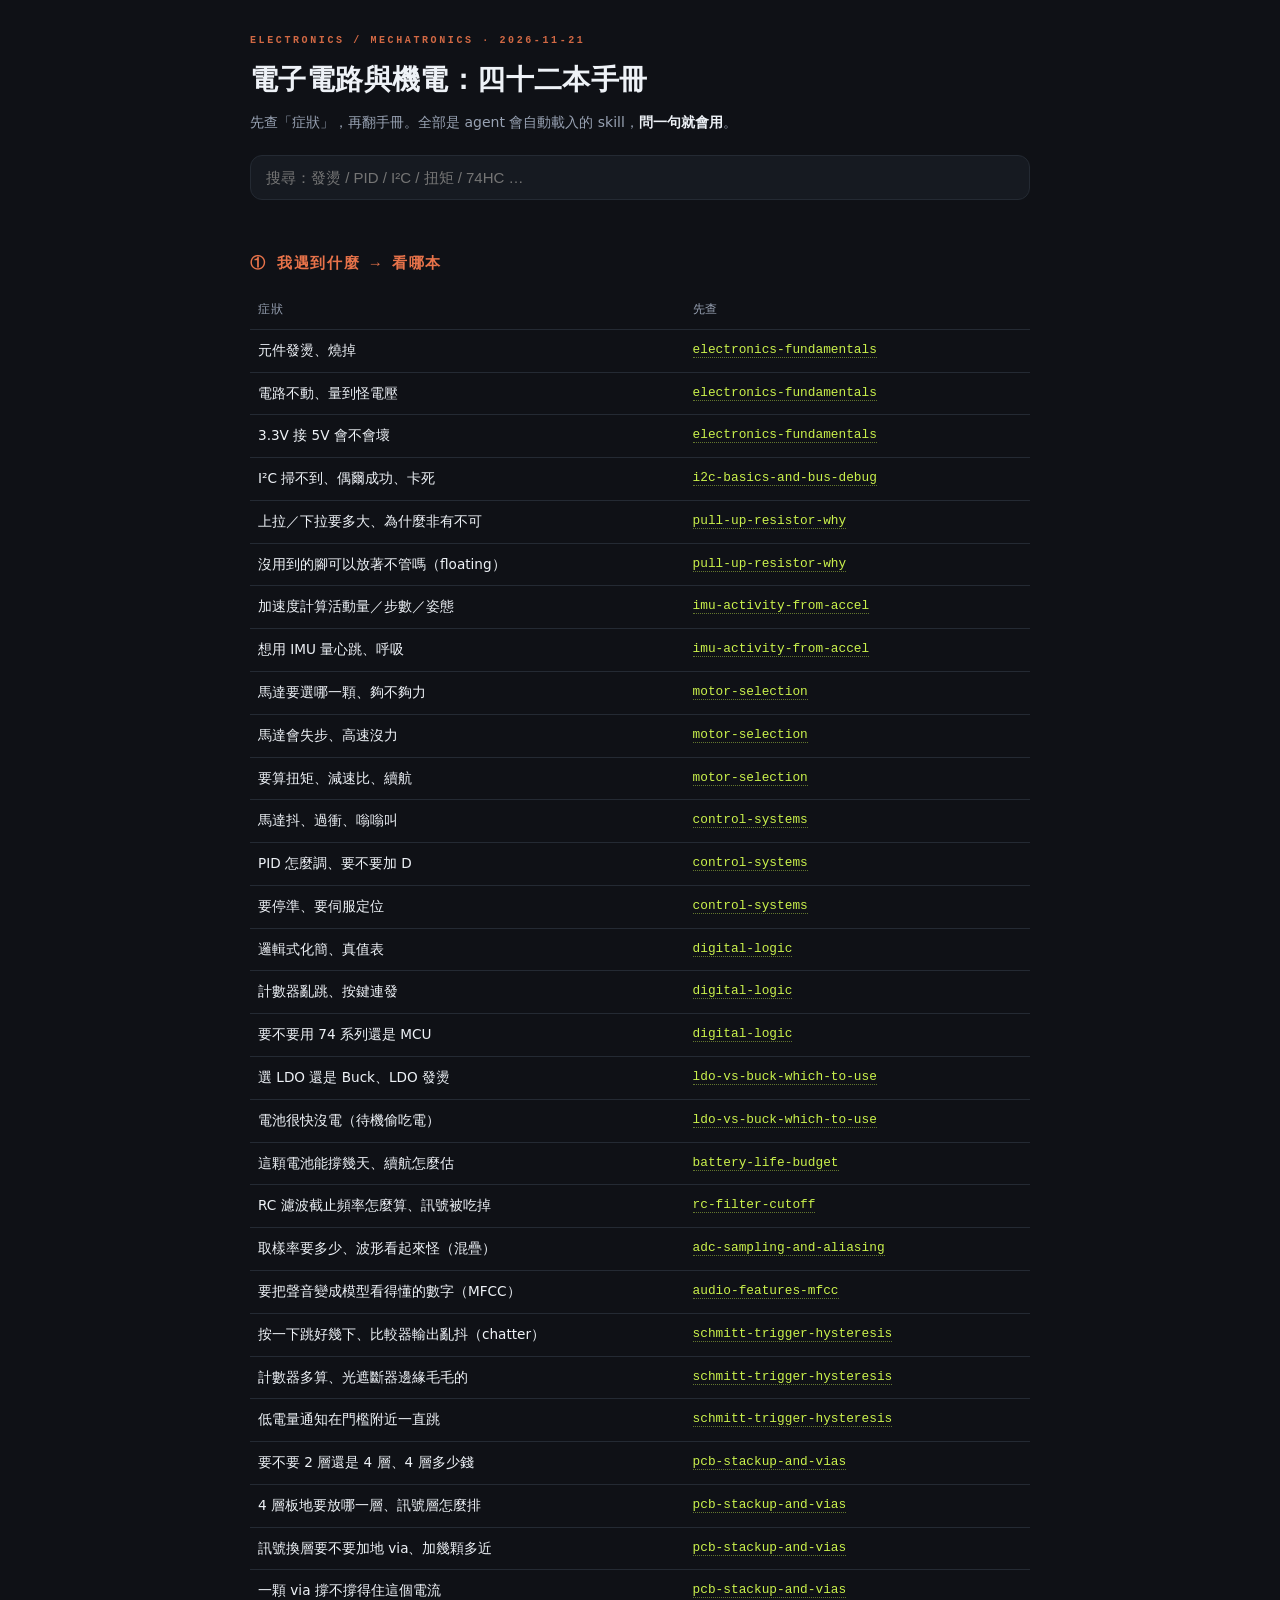
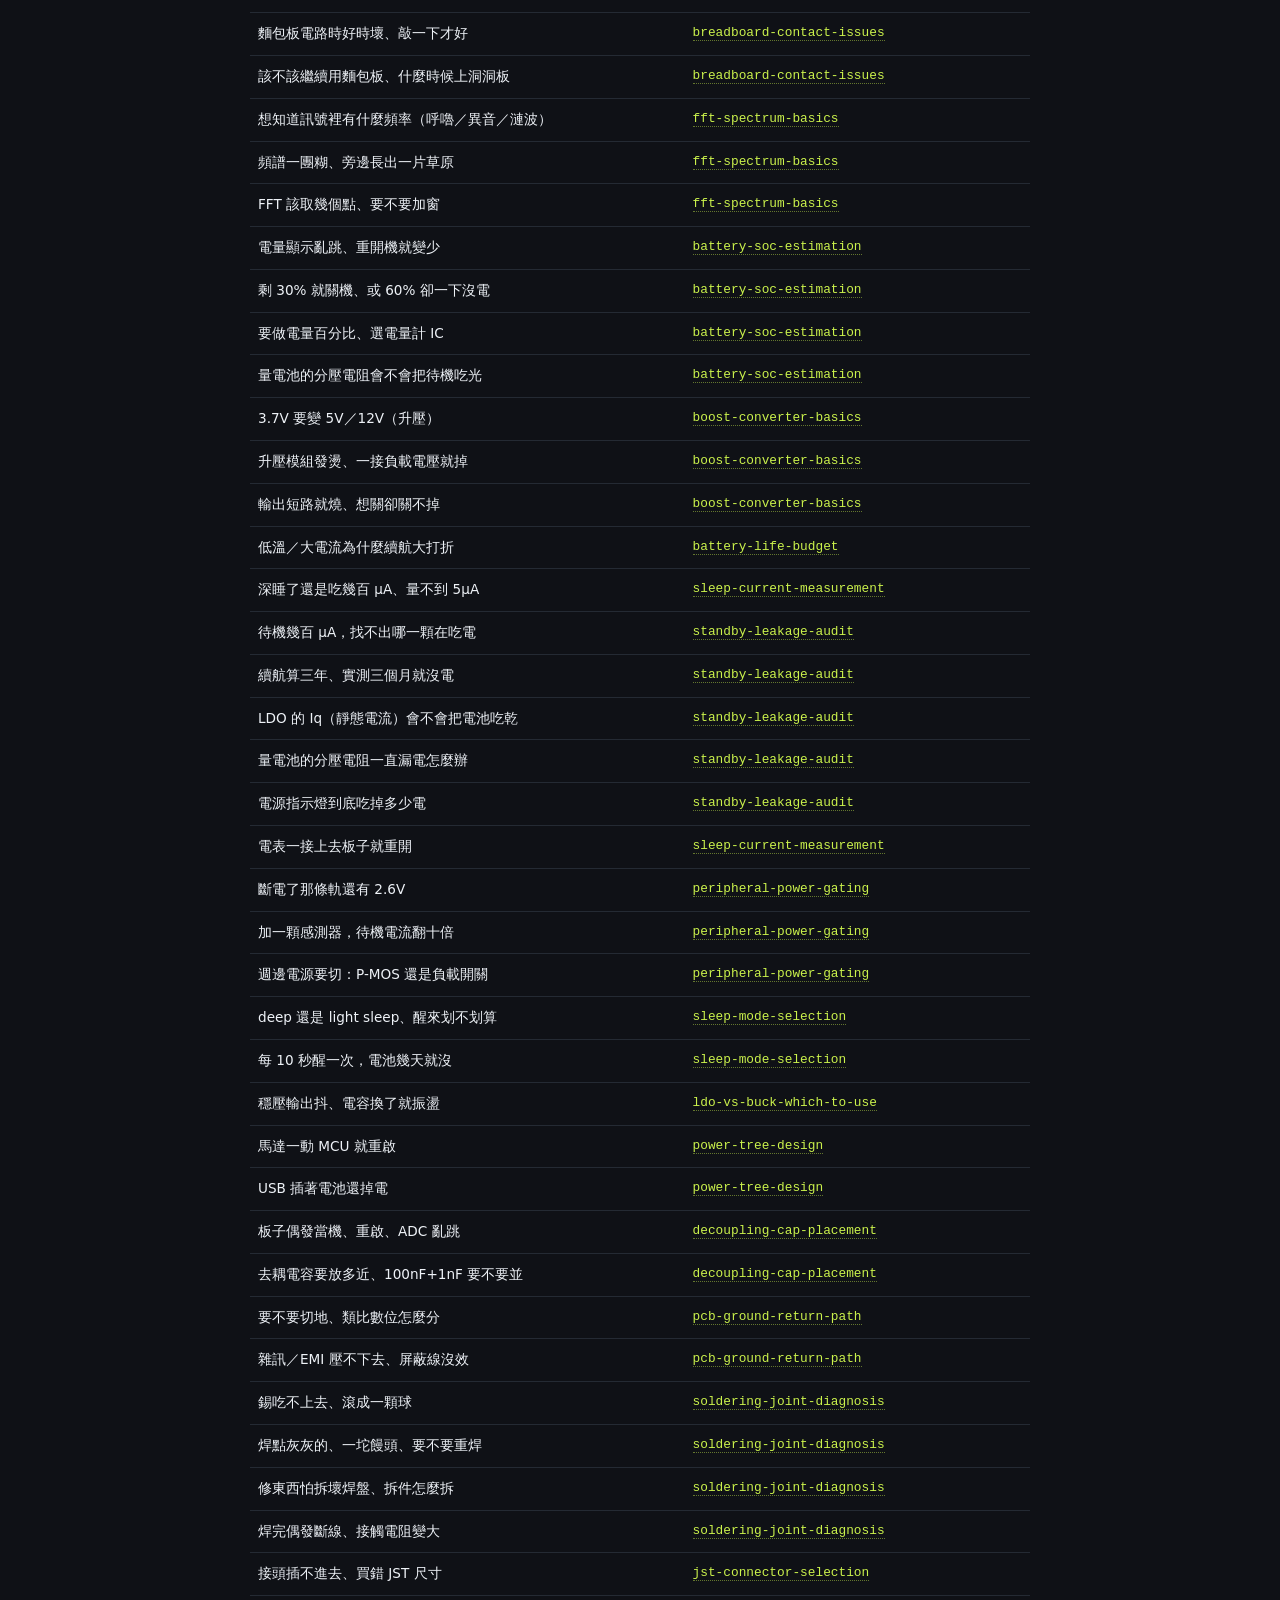
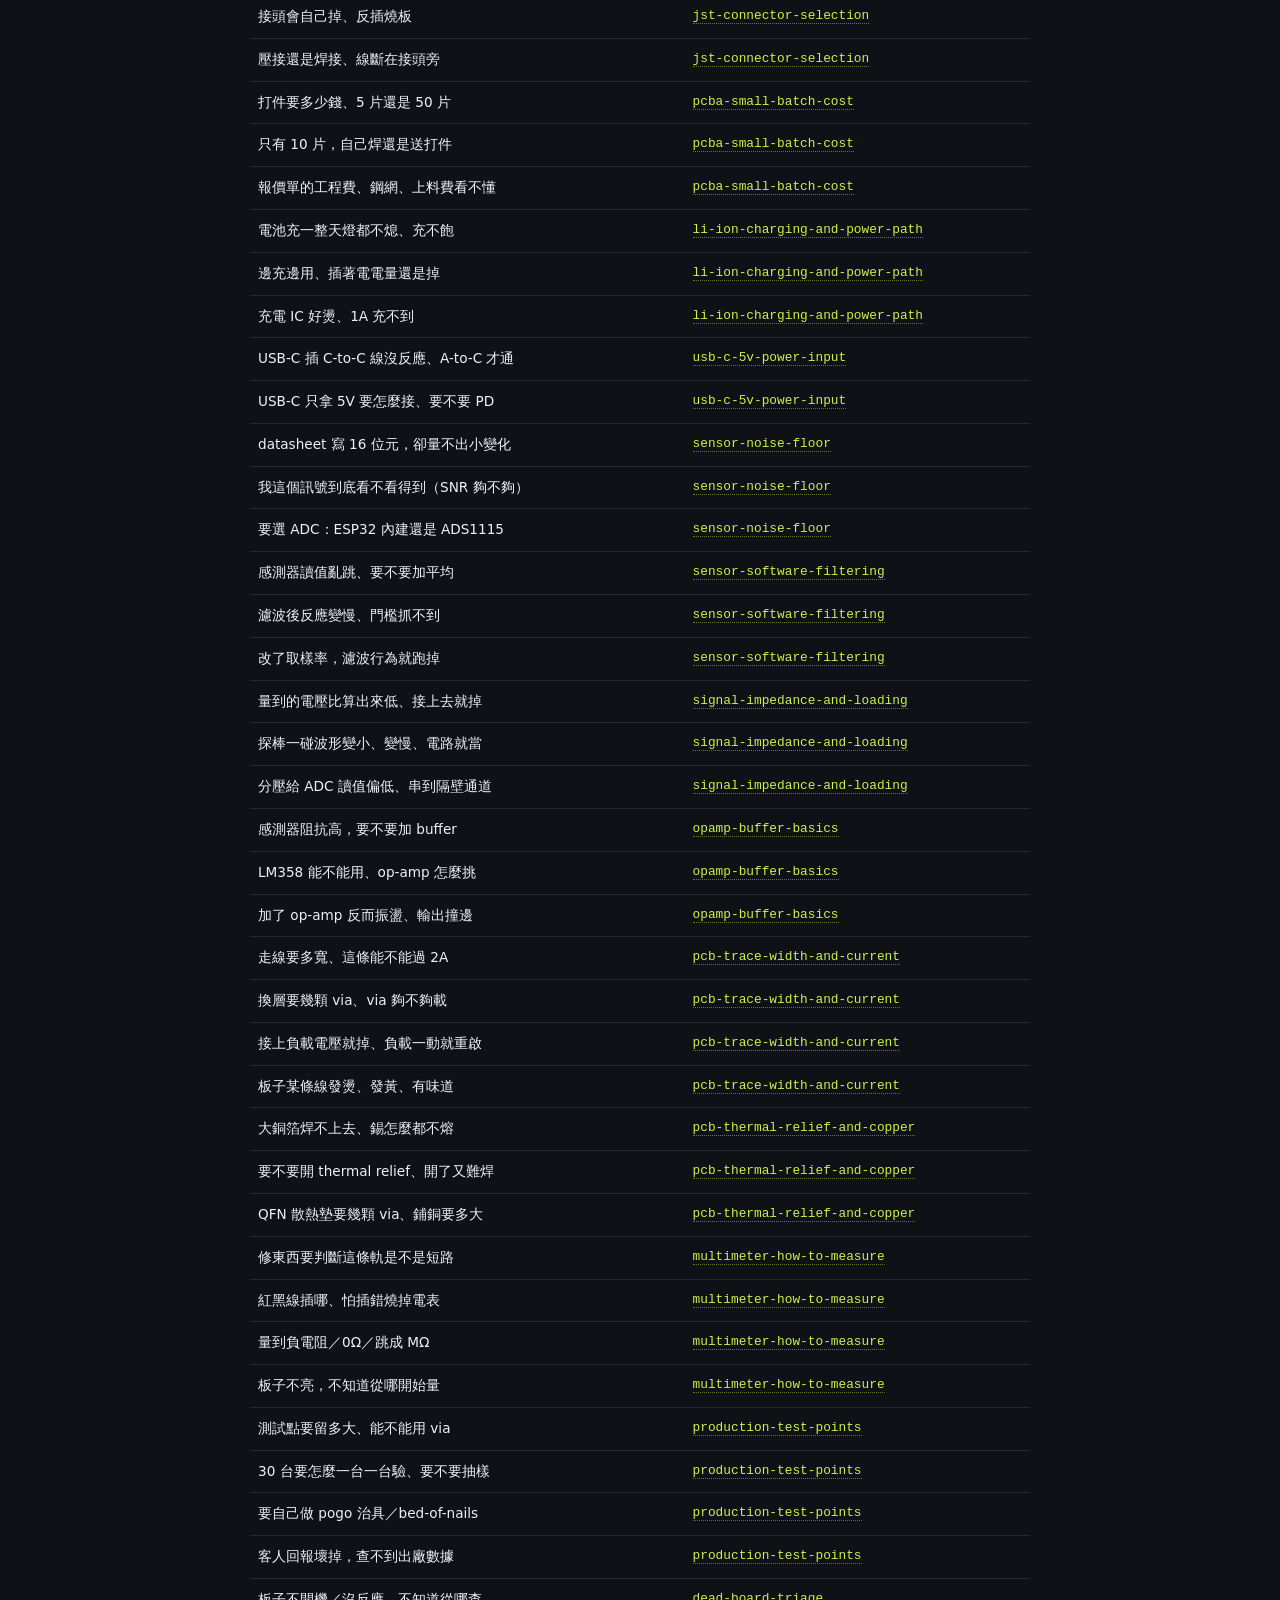
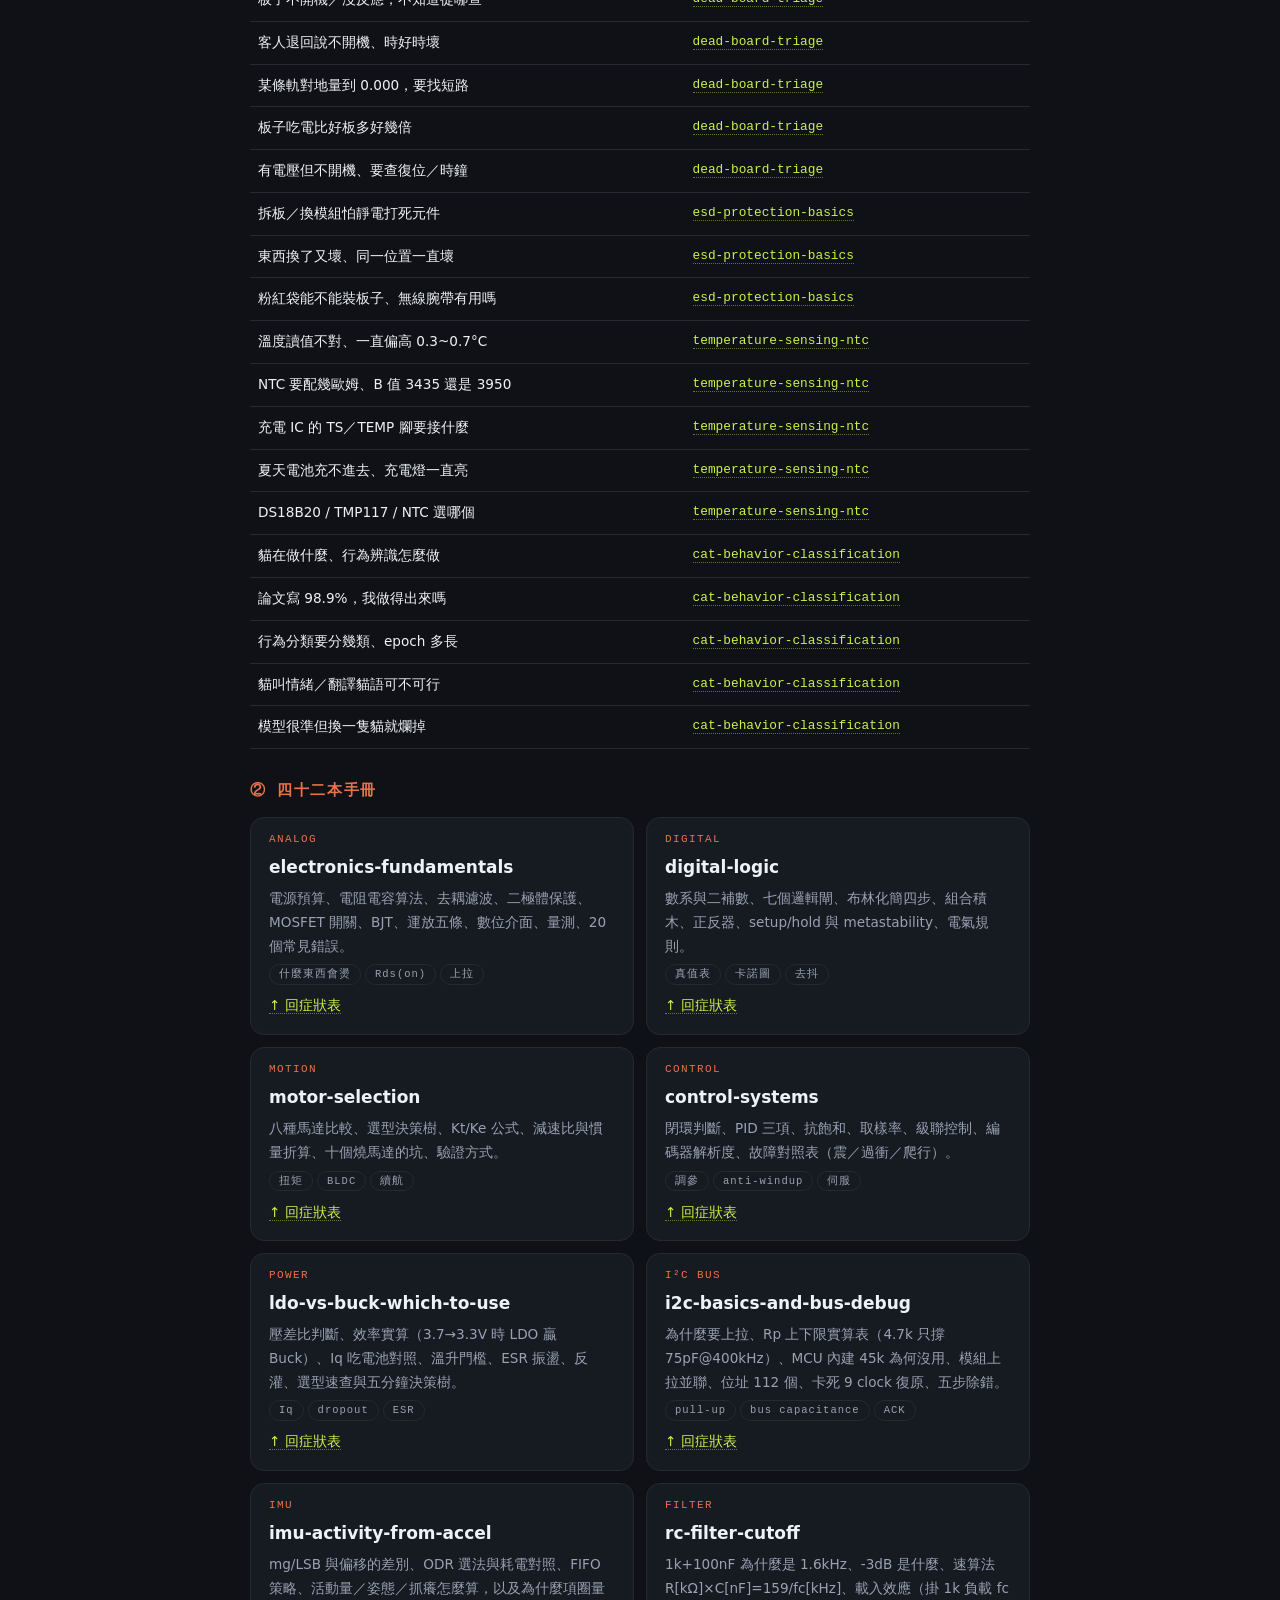
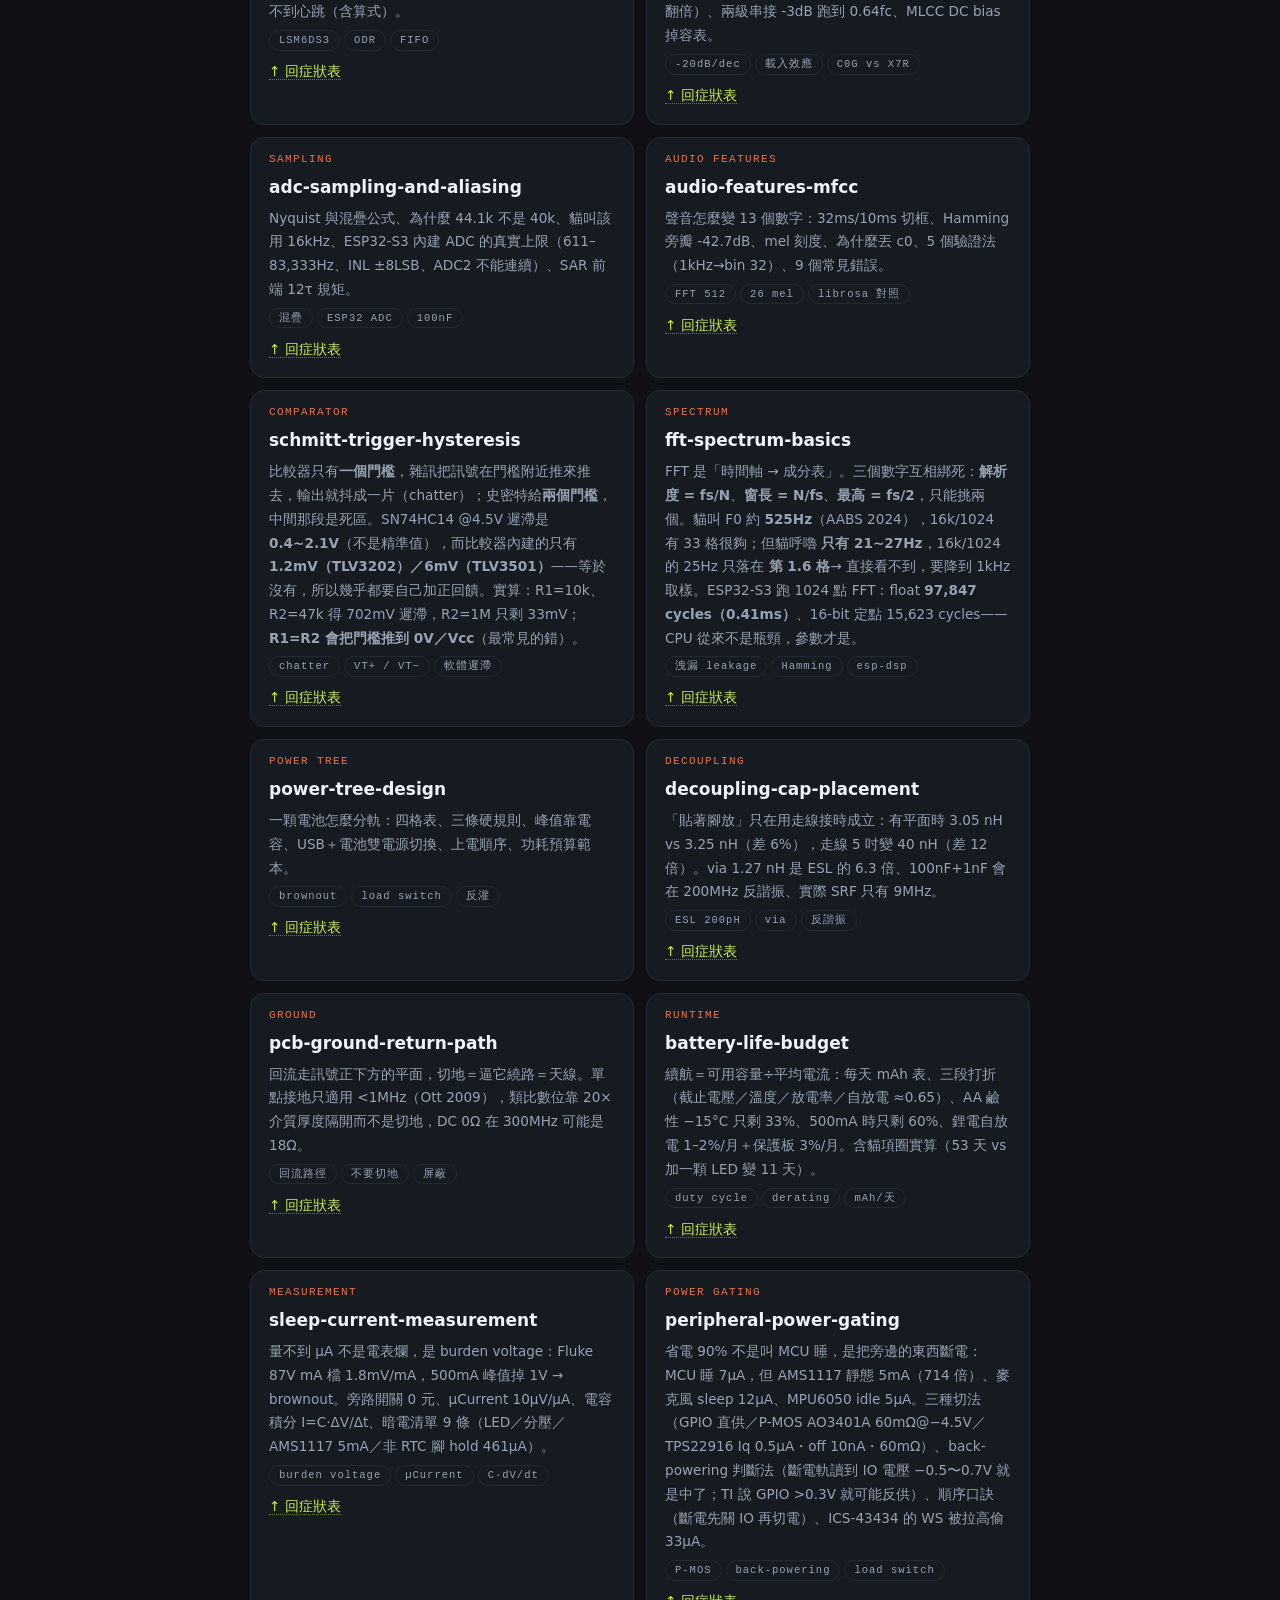
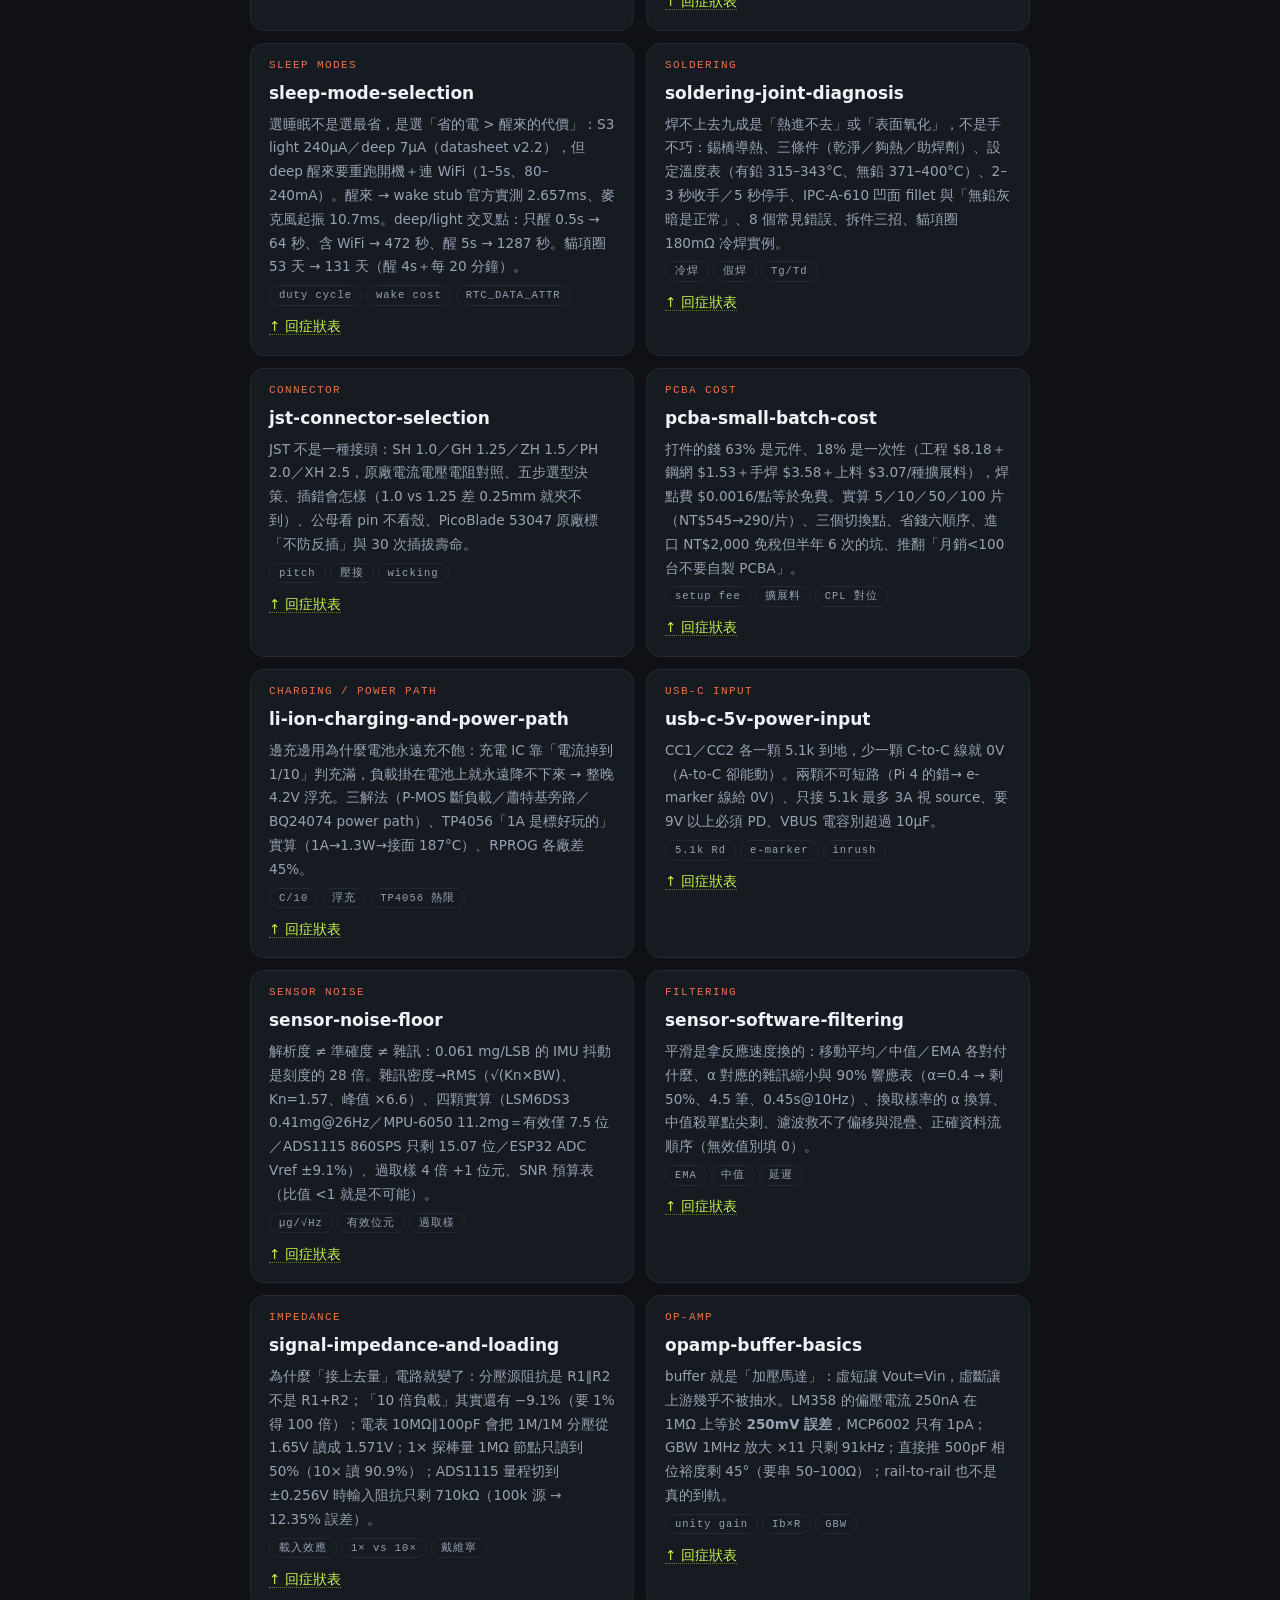
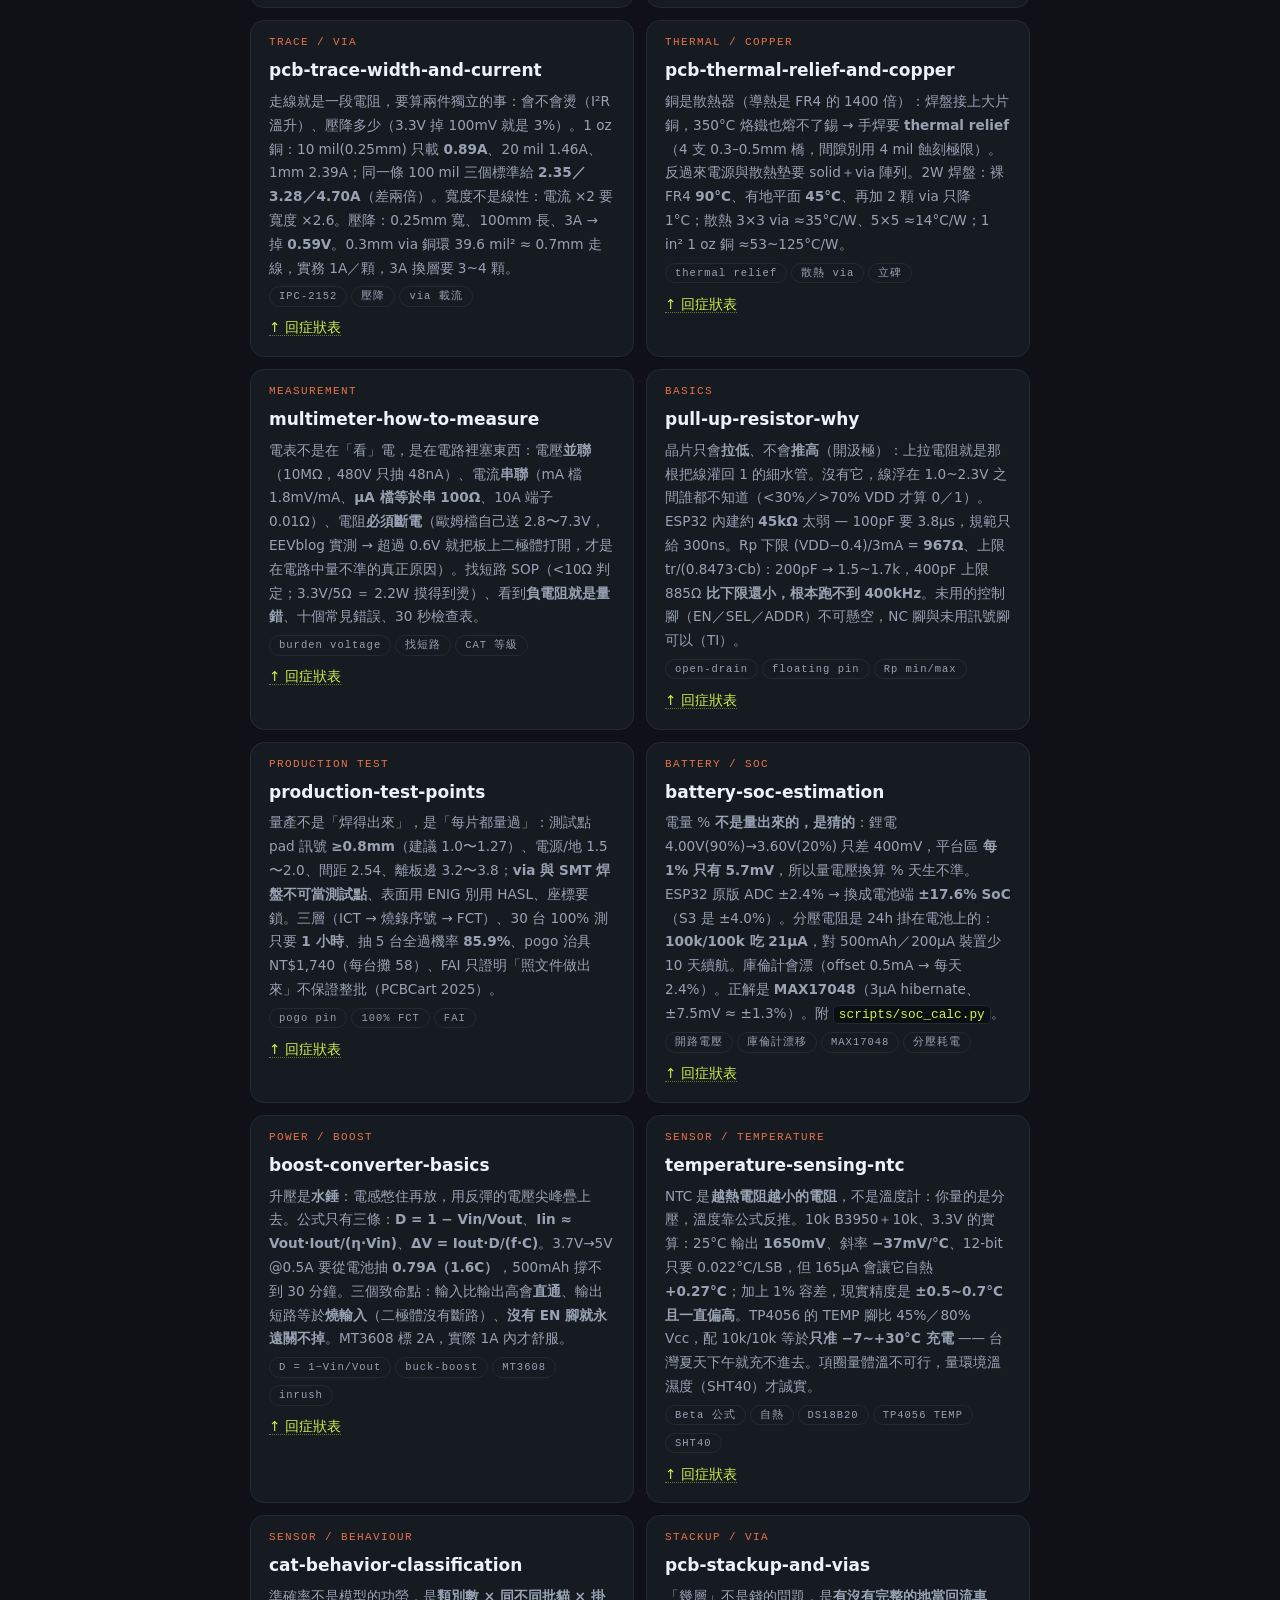
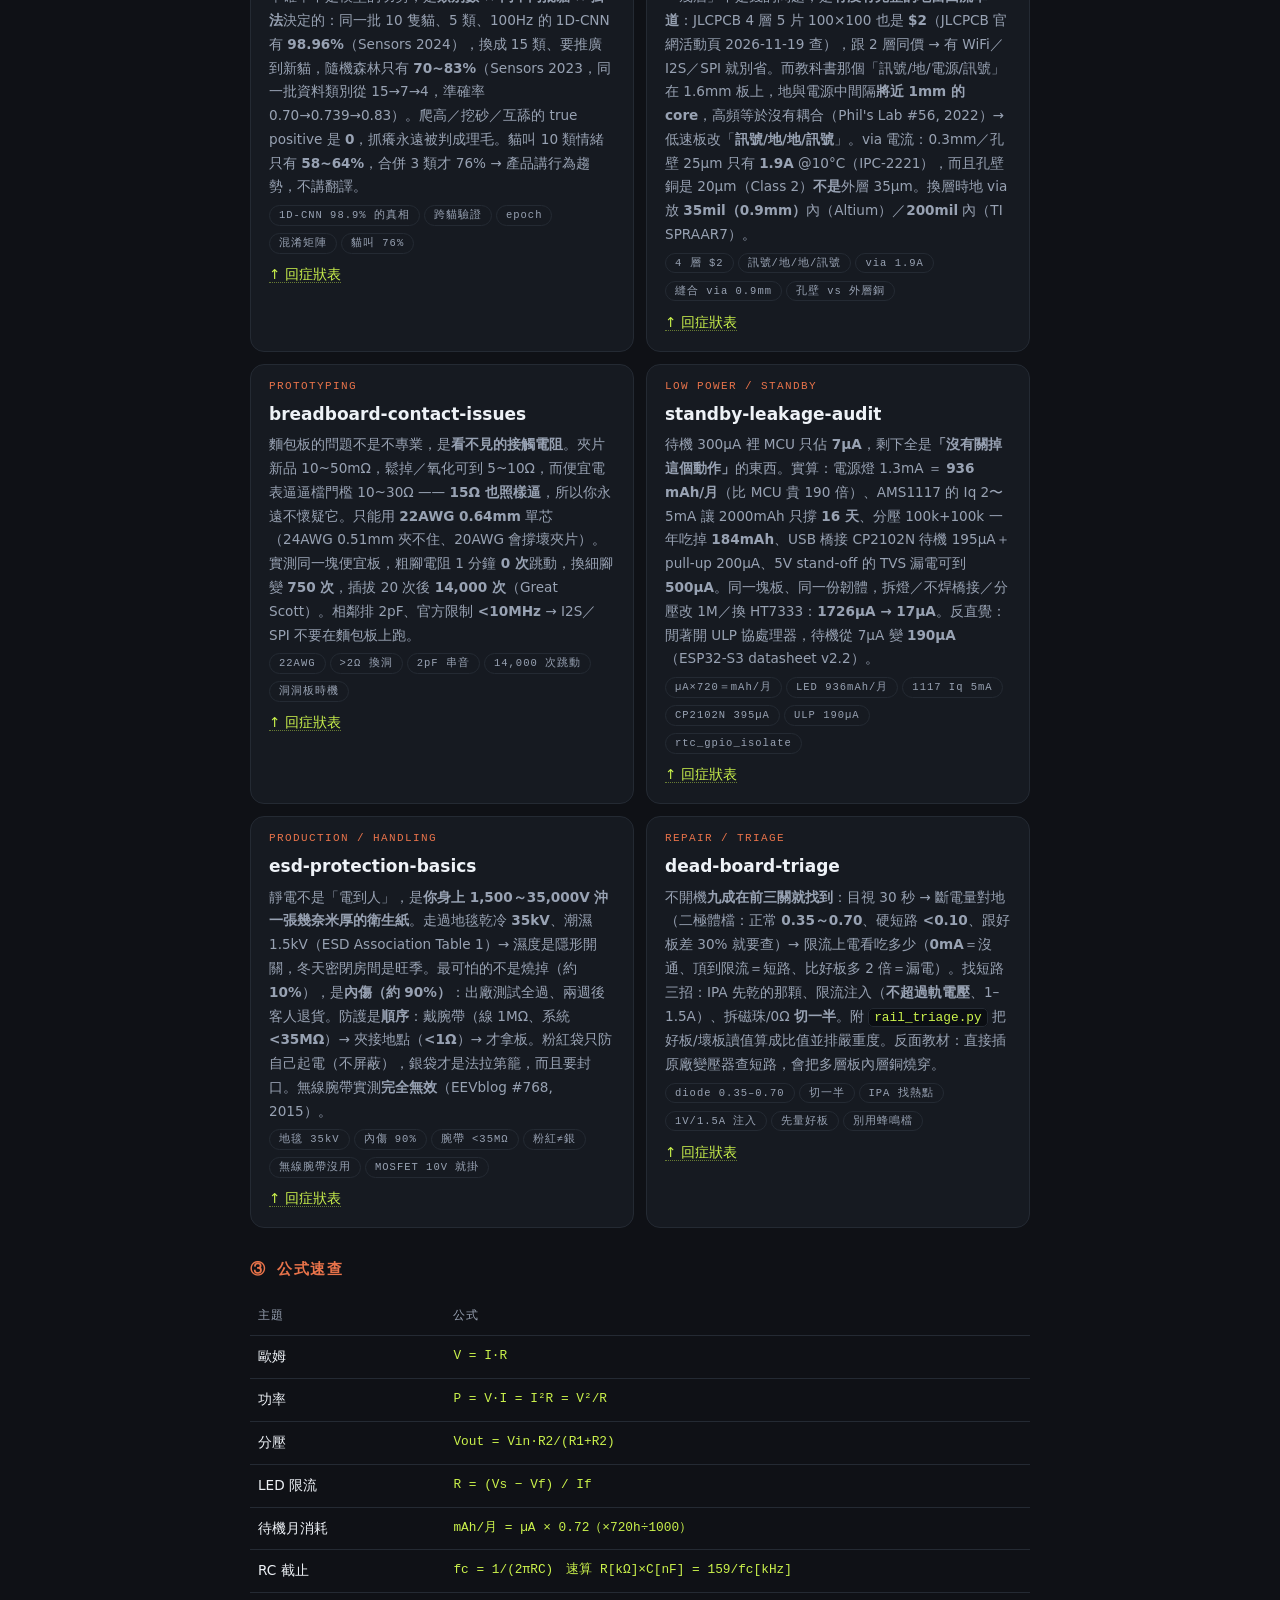
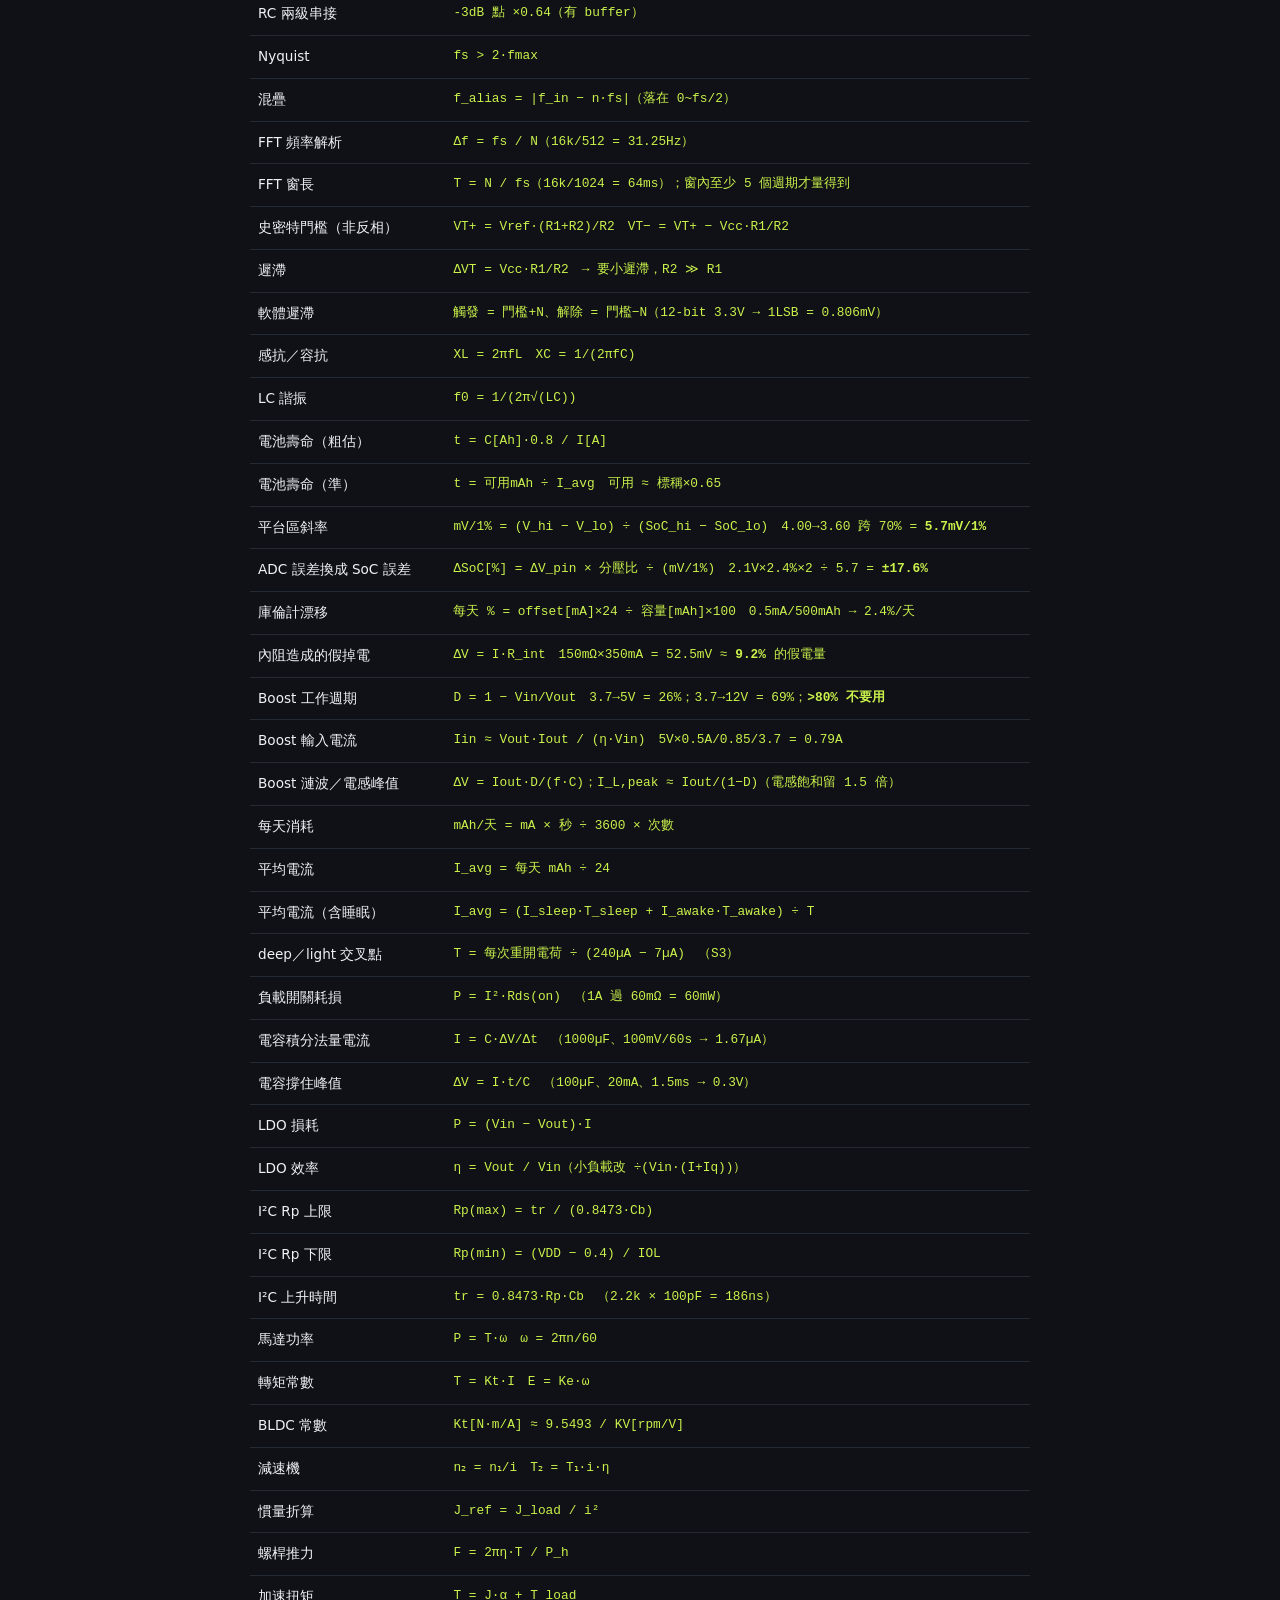
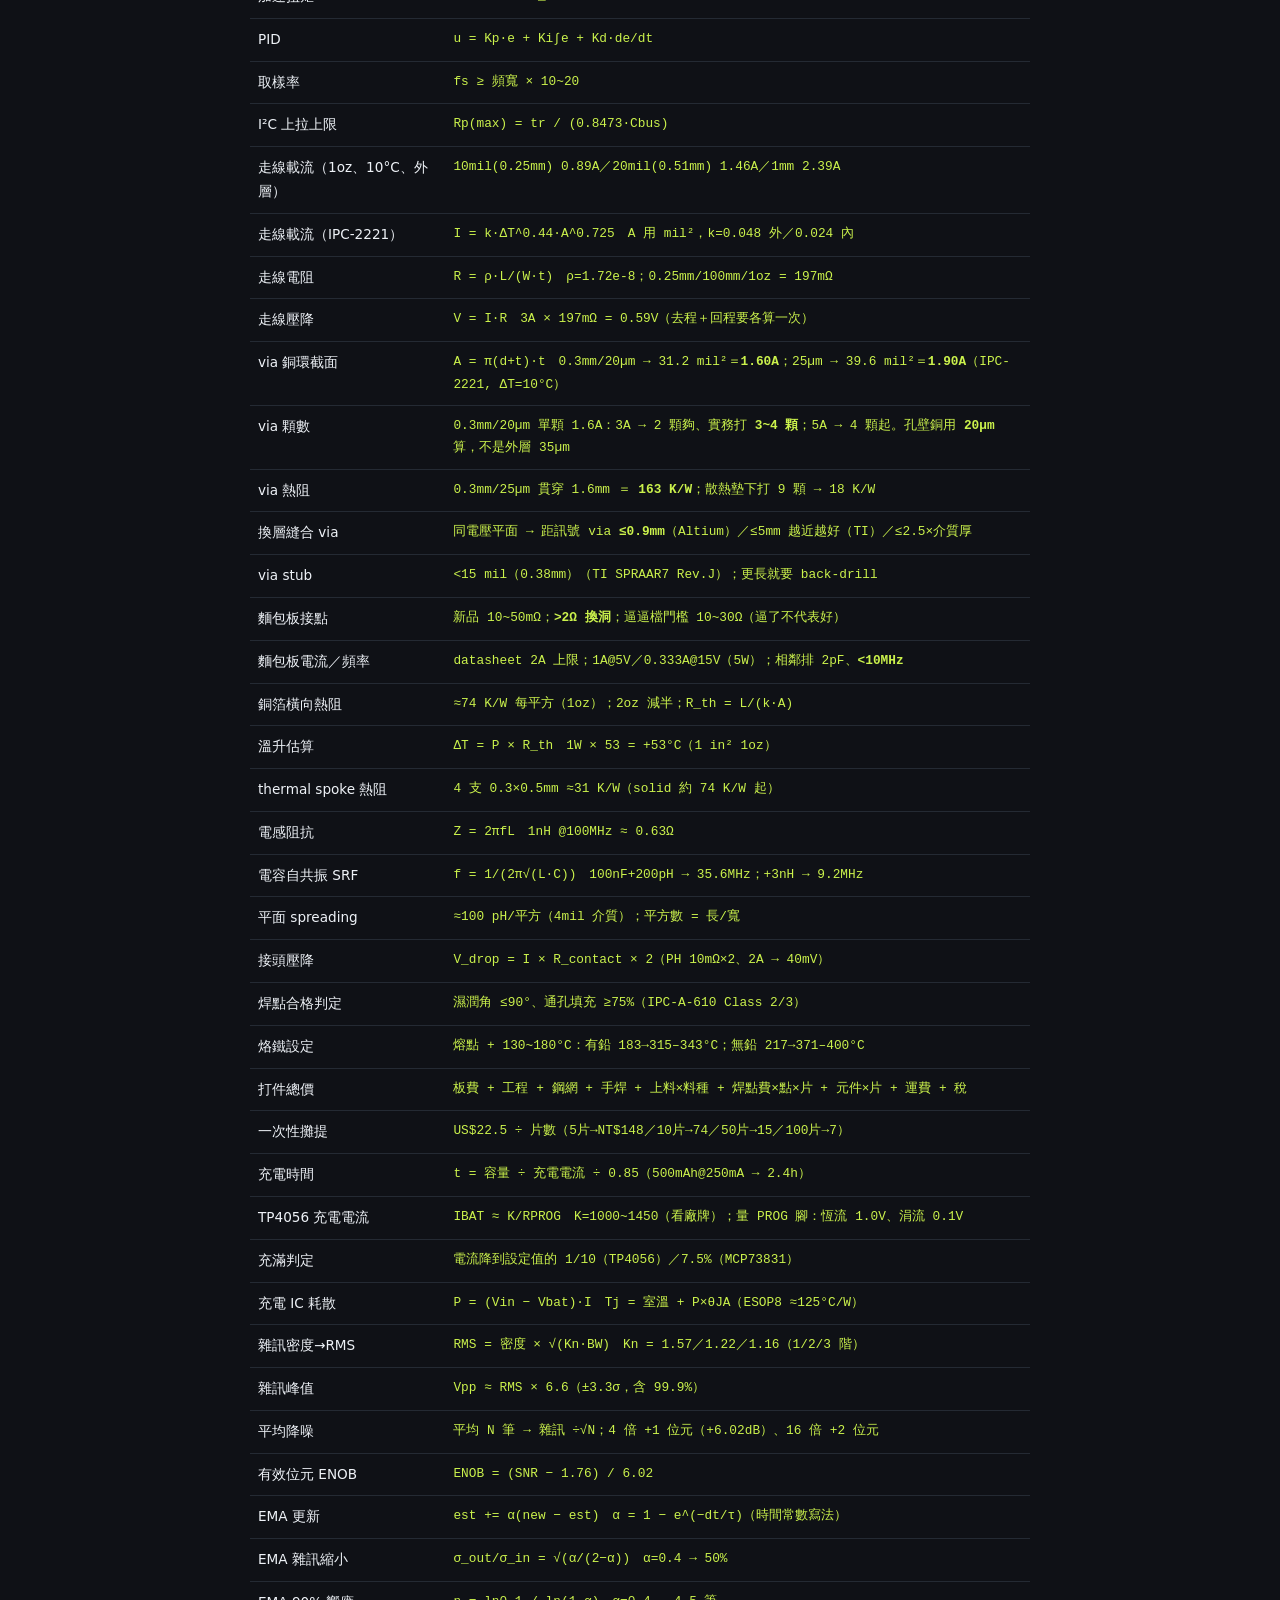
==== electronics.html @ a5b7c3fd "electronics: 新增 dead-board-triage（壞板五關）與 esd-protection-basics（靜電防護），42 本" ====
<!DOCTYPE html>
<html lang="zh-Hant">
<head>
<meta charset="utf-8">
<meta name="viewport" content="width=device-width,initial-scale=1">
<title>電子／機電 四十二本手冊 · 速查索引</title>
<meta name="description" content="電子電路、數位邏輯、馬達選型、控制系統 — 一句話找到該用哪本手冊，附公式速查與常用數字">
<style>
  :root{--bg:#0f1116;--card:#161a21;--line:#242a33;--acc:#e8734a;--lime:#cbf24c;--fg:#eef2f7;--dim:#98a2b3;--mono:ui-monospace,Menlo,monospace}
  *{margin:0;padding:0;box-sizing:border-box}
  body{background:var(--bg);color:var(--fg);font:16px/1.75 -apple-system,"PingFang TC","Noto Sans TC",system-ui,sans-serif;padding:36px 16px 70px}
  .wrap{max-width:780px;margin:0 auto}
  .eb{font:600 10px/1 var(--mono);letter-spacing:2.6px;color:var(--acc);opacity:.9}
  h1{font-size:28px;margin:9px 0 6px;letter-spacing:.4px}
  .lead{color:var(--dim);font-size:14px;margin-bottom:20px}
  .lead b{color:var(--fg)}
  input#q{width:100%;background:var(--card);border:1px solid var(--line);border-radius:12px;color:var(--fg);
          padding:13px 15px;font-size:15px;margin-bottom:22px;outline:none}
  input#q:focus{border-color:var(--acc)}
  h2{font-size:15px;letter-spacing:1.6px;color:var(--acc);font-family:var(--mono);margin:30px 0 12px;font-weight:600}
  .grid{display:grid;gap:12px}
  @media(min-width:640px){.grid.two{grid-template-columns:1fr 1fr}}
  .card{background:var(--card);border:1px solid var(--line);border-radius:14px;padding:16px 18px}
  .card h3{font-size:17px;margin-bottom:4px}
  .card .sub{font:500 11px/1 var(--mono);color:var(--acc);letter-spacing:1.4px;margin-bottom:8px}
  .card p{font-size:13.6px;color:var(--dim)}
  table{width:100%;border-collapse:collapse;font-size:13.6px}
  th,td{text-align:left;padding:9px 8px;border-bottom:1px solid var(--line);vertical-align:top}
  th{color:var(--dim);font-weight:500;font-size:12px;letter-spacing:.6px}
  td.k{color:var(--lime);font-family:var(--mono);font-size:12.8px;white-space:nowrap}
  code{font-family:var(--mono);font-size:12.8px;background:#0b0e13;border:1px solid var(--line);border-radius:5px;padding:1px 5px;color:var(--lime)}
  pre{background:#0b0e13;border:1px solid var(--line);border-radius:12px;padding:14px;overflow-x:auto;font-size:12.8px;line-height:1.85;margin:10px 0}
  pre code{background:none;border:0;padding:0;color:#d7e0ea}
  .hint{font-size:12.5px;color:#6f7a8a;margin-top:8px}
  .foot{margin-top:34px;font-size:12px;color:#6f7a8a;text-align:center;line-height:2}
  .foot a{color:var(--acc);text-decoration:none}
  .tag{display:inline-block;font:500 10.5px/1 var(--mono);letter-spacing:1px;border:1px solid var(--line);
       border-radius:999px;padding:4px 9px;color:var(--dim);margin:3px 4px 0 0}
  .hide{display:none}
  .hide{display:none}
  pre.tap,code.tap{cursor:pointer}
  pre.tap:active,code.tap:active{opacity:.7}
  .tag{cursor:pointer;transition:border-color .2s,color .2s}
  .tag:hover,.tag:active{border-color:var(--lime);color:var(--lime)}
  /* 長內容（公式／數字）不撐爆手機寬度 */
  #t-num td.k,#t-formula td.k{white-space:normal;word-break:break-word}
  #t-num td:first-child{min-width:7em}
  #toast{position:fixed;left:50%;bottom:24px;transform:translate(-50%,20px);background:#cbf24c;color:#0f1116;
         font:600 13px/1.4 -apple-system,"PingFang TC",sans-serif;padding:11px 18px;border-radius:999px;
         opacity:0;pointer-events:none;transition:opacity .22s,transform .22s;z-index:99;max-width:86vw;text-align:center}
  #toast.on{opacity:1;transform:translate(-50%,0)}
  html{scroll-behavior:smooth}
  .card{scroll-margin-top:18px}
  a.jump{color:var(--lime);text-decoration:none;border-bottom:1px dotted rgba(203,242,76,.45)}
  a.jump:active{opacity:.6}
  .card:target{border-color:var(--lime);box-shadow:0 0 0 1px var(--lime),0 14px 36px rgba(203,242,76,.12)}
</style>
</head>
<body>
<div class="wrap">
  <div class="eb">ELECTRONICS / MECHATRONICS · 2026-11-21</div>
  <h1>電子電路與機電：四十二本手冊</h1>
  <p class="lead">先查「症狀」，再翻手冊。全部是 agent 會自動載入的 skill，<b>問一句就會用</b>。</p>

  <input id="q" placeholder="搜尋：發燙 / PID / I²C / 扭矩 / 74HC …">

  <!-- 1 症狀 → 手冊 -->
  <h2 id="sym">① 我遇到什麼 → 看哪本</h2>
  <table id="t-sym">
    <thead><tr><th>症狀</th><th>先查</th></tr></thead>
    <tbody>
      <tr><td>元件發燙、燒掉</td><td class="k"><a class="jump" href="#sk-analog">electronics-fundamentals</a></td></tr>
      <tr><td>電路不動、量到怪電壓</td><td class="k"><a class="jump" href="#sk-analog">electronics-fundamentals</a></td></tr>
      <tr><td>3.3V 接 5V 會不會壞</td><td class="k"><a class="jump" href="#sk-analog">electronics-fundamentals</a></td></tr>
      <tr><td>I²C 掃不到、偶爾成功、卡死</td><td class="k"><a class="jump" href="#sk-i2c">i2c-basics-and-bus-debug</a></td></tr>
      <tr><td>上拉／下拉要多大、為什麼非有不可</td><td class="k"><a class="jump" href="#sk-pullup">pull-up-resistor-why</a></td></tr>
      <tr><td>沒用到的腳可以放著不管嗎（floating）</td><td class="k"><a class="jump" href="#sk-pullup">pull-up-resistor-why</a></td></tr>
      <tr><td>加速度計算活動量／步數／姿態</td><td class="k"><a class="jump" href="#sk-imu">imu-activity-from-accel</a></td></tr>
      <tr><td>想用 IMU 量心跳、呼吸</td><td class="k"><a class="jump" href="#sk-imu">imu-activity-from-accel</a></td></tr>
      <tr><td>馬達要選哪一顆、夠不夠力</td><td class="k"><a class="jump" href="#sk-motor">motor-selection</a></td></tr>
      <tr><td>馬達會失步、高速沒力</td><td class="k"><a class="jump" href="#sk-motor">motor-selection</a></td></tr>
      <tr><td>要算扭矩、減速比、續航</td><td class="k"><a class="jump" href="#sk-motor">motor-selection</a></td></tr>
      <tr><td>馬達抖、過衝、嗡嗡叫</td><td class="k"><a class="jump" href="#sk-control">control-systems</a></td></tr>
      <tr><td>PID 怎麼調、要不要加 D</td><td class="k"><a class="jump" href="#sk-control">control-systems</a></td></tr>
      <tr><td>要停準、要伺服定位</td><td class="k"><a class="jump" href="#sk-control">control-systems</a></td></tr>
      <tr><td>邏輯式化簡、真值表</td><td class="k"><a class="jump" href="#sk-digital">digital-logic</a></td></tr>
      <tr><td>計數器亂跳、按鍵連發</td><td class="k"><a class="jump" href="#sk-digital">digital-logic</a></td></tr>
      <tr><td>要不要用 74 系列還是 MCU</td><td class="k"><a class="jump" href="#sk-digital">digital-logic</a></td></tr>
      <tr><td>選 LDO 還是 Buck、LDO 發燙</td><td class="k"><a class="jump" href="#sk-power">ldo-vs-buck-which-to-use</a></td></tr>
      <tr><td>電池很快沒電（待機偷吃電）</td><td class="k"><a class="jump" href="#sk-power">ldo-vs-buck-which-to-use</a></td></tr>
      <tr><td>這顆電池能撐幾天、續航怎麼估</td><td class="k"><a class="jump" href="#sk-batt">battery-life-budget</a></td></tr>
      <tr><td>RC 濾波截止頻率怎麼算、訊號被吃掉</td><td class="k"><a class="jump" href="#sk-rc">rc-filter-cutoff</a></td></tr>
      <tr><td>取樣率要多少、波形看起來怪（混疊）</td><td class="k"><a class="jump" href="#sk-adc">adc-sampling-and-aliasing</a></td></tr>
      <tr><td>要把聲音變成模型看得懂的數字（MFCC）</td><td class="k"><a class="jump" href="#sk-mfcc">audio-features-mfcc</a></td></tr>
      <tr><td>按一下跳好幾下、比較器輸出亂抖（chatter）</td><td class="k"><a class="jump" href="#sk-schmitt">schmitt-trigger-hysteresis</a></td></tr>
      <tr><td>計數器多算、光遮斷器邊緣毛毛的</td><td class="k"><a class="jump" href="#sk-schmitt">schmitt-trigger-hysteresis</a></td></tr>
      <tr><td>低電量通知在門檻附近一直跳</td><td class="k"><a class="jump" href="#sk-schmitt">schmitt-trigger-hysteresis</a></td></tr>
      <tr><td>要不要 2 層還是 4 層、4 層多少錢</td><td class="k"><a class="jump" href="#sk-stackup">pcb-stackup-and-vias</a></td></tr>
      <tr><td>4 層板地要放哪一層、訊號層怎麼排</td><td class="k"><a class="jump" href="#sk-stackup">pcb-stackup-and-vias</a></td></tr>
      <tr><td>訊號換層要不要加地 via、加幾顆多近</td><td class="k"><a class="jump" href="#sk-stackup">pcb-stackup-and-vias</a></td></tr>
      <tr><td>一顆 via 撐不撐得住這個電流</td><td class="k"><a class="jump" href="#sk-stackup">pcb-stackup-and-vias</a></td></tr>
      <tr><td>麵包板電路時好時壞、敲一下才好</td><td class="k"><a class="jump" href="#sk-breadboard">breadboard-contact-issues</a></td></tr>
      <tr><td>該不該繼續用麵包板、什麼時候上洞洞板</td><td class="k"><a class="jump" href="#sk-breadboard">breadboard-contact-issues</a></td></tr>
      <tr><td>想知道訊號裡有什麼頻率（呼嚕／異音／漣波）</td><td class="k"><a class="jump" href="#sk-fft">fft-spectrum-basics</a></td></tr>
      <tr><td>頻譜一團糊、旁邊長出一片草原</td><td class="k"><a class="jump" href="#sk-fft">fft-spectrum-basics</a></td></tr>
      <tr><td>FFT 該取幾個點、要不要加窗</td><td class="k"><a class="jump" href="#sk-fft">fft-spectrum-basics</a></td></tr>
      <tr><td>電量顯示亂跳、重開機就變少</td><td class="k"><a class="jump" href="#sk-soc">battery-soc-estimation</a></td></tr>
      <tr><td>剩 30% 就關機、或 60% 卻一下沒電</td><td class="k"><a class="jump" href="#sk-soc">battery-soc-estimation</a></td></tr>
      <tr><td>要做電量百分比、選電量計 IC</td><td class="k"><a class="jump" href="#sk-soc">battery-soc-estimation</a></td></tr>
      <tr><td>量電池的分壓電阻會不會把待機吃光</td><td class="k"><a class="jump" href="#sk-soc">battery-soc-estimation</a></td></tr>
      <tr><td>3.7V 要變 5V／12V（升壓）</td><td class="k"><a class="jump" href="#sk-boost">boost-converter-basics</a></td></tr>
      <tr><td>升壓模組發燙、一接負載電壓就掉</td><td class="k"><a class="jump" href="#sk-boost">boost-converter-basics</a></td></tr>
      <tr><td>輸出短路就燒、想關卻關不掉</td><td class="k"><a class="jump" href="#sk-boost">boost-converter-basics</a></td></tr>
      <tr><td>低溫／大電流為什麼續航大打折</td><td class="k"><a class="jump" href="#sk-batt">battery-life-budget</a></td></tr>
      <tr><td>深睡了還是吃幾百 µA、量不到 5µA</td><td class="k"><a class="jump" href="#sk-sleep">sleep-current-measurement</a></td></tr>
      <tr><td>待機幾百 µA，找不出哪一顆在吃電</td><td class="k"><a class="jump" href="#sk-leak">standby-leakage-audit</a></td></tr>
      <tr><td>續航算三年、實測三個月就沒電</td><td class="k"><a class="jump" href="#sk-leak">standby-leakage-audit</a></td></tr>
      <tr><td>LDO 的 Iq（靜態電流）會不會把電池吃乾</td><td class="k"><a class="jump" href="#sk-leak">standby-leakage-audit</a></td></tr>
      <tr><td>量電池的分壓電阻一直漏電怎麼辦</td><td class="k"><a class="jump" href="#sk-leak">standby-leakage-audit</a></td></tr>
      <tr><td>電源指示燈到底吃掉多少電</td><td class="k"><a class="jump" href="#sk-leak">standby-leakage-audit</a></td></tr>
      <tr><td>電表一接上去板子就重開</td><td class="k"><a class="jump" href="#sk-sleep">sleep-current-measurement</a></td></tr>
      <tr><td>斷電了那條軌還有 2.6V</td><td class="k"><a class="jump" href="#sk-gating">peripheral-power-gating</a></td></tr>
      <tr><td>加一顆感測器，待機電流翻十倍</td><td class="k"><a class="jump" href="#sk-gating">peripheral-power-gating</a></td></tr>
      <tr><td>週邊電源要切：P-MOS 還是負載開關</td><td class="k"><a class="jump" href="#sk-gating">peripheral-power-gating</a></td></tr>
      <tr><td>deep 還是 light sleep、醒來划不划算</td><td class="k"><a class="jump" href="#sk-sleepmode">sleep-mode-selection</a></td></tr>
      <tr><td>每 10 秒醒一次，電池幾天就沒</td><td class="k"><a class="jump" href="#sk-sleepmode">sleep-mode-selection</a></td></tr>
      <tr><td>穩壓輸出抖、電容換了就振盪</td><td class="k"><a class="jump" href="#sk-power">ldo-vs-buck-which-to-use</a></td></tr>
      <tr><td>馬達一動 MCU 就重啟</td><td class="k"><a class="jump" href="#sk-tree">power-tree-design</a></td></tr>
      <tr><td>USB 插著電池還掉電</td><td class="k"><a class="jump" href="#sk-tree">power-tree-design</a></td></tr>
      <tr><td>板子偶發當機、重啟、ADC 亂跳</td><td class="k"><a class="jump" href="#sk-decoup">decoupling-cap-placement</a></td></tr>
      <tr><td>去耦電容要放多近、100nF+1nF 要不要並</td><td class="k"><a class="jump" href="#sk-decoup">decoupling-cap-placement</a></td></tr>
      <tr><td>要不要切地、類比數位怎麼分</td><td class="k"><a class="jump" href="#sk-ground">pcb-ground-return-path</a></td></tr>
      <tr><td>雜訊／EMI 壓不下去、屏蔽線沒效</td><td class="k"><a class="jump" href="#sk-ground">pcb-ground-return-path</a></td></tr>
      <tr><td>錫吃不上去、滾成一顆球</td><td class="k"><a class="jump" href="#sk-solder">soldering-joint-diagnosis</a></td></tr>
      <tr><td>焊點灰灰的、一坨饅頭、要不要重焊</td><td class="k"><a class="jump" href="#sk-solder">soldering-joint-diagnosis</a></td></tr>
      <tr><td>修東西怕拆壞焊盤、拆件怎麼拆</td><td class="k"><a class="jump" href="#sk-solder">soldering-joint-diagnosis</a></td></tr>
      <tr><td>焊完偶發斷線、接觸電阻變大</td><td class="k"><a class="jump" href="#sk-solder">soldering-joint-diagnosis</a></td></tr>
      <tr><td>接頭插不進去、買錯 JST 尺寸</td><td class="k"><a class="jump" href="#sk-jst">jst-connector-selection</a></td></tr>
      <tr><td>接頭會自己掉、反插燒板</td><td class="k"><a class="jump" href="#sk-jst">jst-connector-selection</a></td></tr>
      <tr><td>壓接還是焊接、線斷在接頭旁</td><td class="k"><a class="jump" href="#sk-jst">jst-connector-selection</a></td></tr>
      <tr><td>打件要多少錢、5 片還是 50 片</td><td class="k"><a class="jump" href="#sk-pcba">pcba-small-batch-cost</a></td></tr>
      <tr><td>只有 10 片，自己焊還是送打件</td><td class="k"><a class="jump" href="#sk-pcba">pcba-small-batch-cost</a></td></tr>
      <tr><td>報價單的工程費、鋼網、上料費看不懂</td><td class="k"><a class="jump" href="#sk-pcba">pcba-small-batch-cost</a></td></tr>
      <tr><td>電池充一整天燈都不熄、充不飽</td><td class="k"><a class="jump" href="#sk-charge">li-ion-charging-and-power-path</a></td></tr>
      <tr><td>邊充邊用、插著電電量還是掉</td><td class="k"><a class="jump" href="#sk-charge">li-ion-charging-and-power-path</a></td></tr>
      <tr><td>充電 IC 好燙、1A 充不到</td><td class="k"><a class="jump" href="#sk-charge">li-ion-charging-and-power-path</a></td></tr>
      <tr><td>USB-C 插 C-to-C 線沒反應、A-to-C 才通</td><td class="k"><a class="jump" href="#sk-usbc">usb-c-5v-power-input</a></td></tr>
      <tr><td>USB-C 只拿 5V 要怎麼接、要不要 PD</td><td class="k"><a class="jump" href="#sk-usbc">usb-c-5v-power-input</a></td></tr>
      <tr><td>datasheet 寫 16 位元，卻量不出小變化</td><td class="k"><a class="jump" href="#sk-noise">sensor-noise-floor</a></td></tr>
      <tr><td>我這個訊號到底看不看得到（SNR 夠不夠）</td><td class="k"><a class="jump" href="#sk-noise">sensor-noise-floor</a></td></tr>
      <tr><td>要選 ADC：ESP32 內建還是 ADS1115</td><td class="k"><a class="jump" href="#sk-noise">sensor-noise-floor</a></td></tr>
      <tr><td>感測器讀值亂跳、要不要加平均</td><td class="k"><a class="jump" href="#sk-filter">sensor-software-filtering</a></td></tr>
      <tr><td>濾波後反應變慢、門檻抓不到</td><td class="k"><a class="jump" href="#sk-filter">sensor-software-filtering</a></td></tr>
      <tr><td>改了取樣率，濾波行為就跑掉</td><td class="k"><a class="jump" href="#sk-filter">sensor-software-filtering</a></td></tr>
      <tr><td>量到的電壓比算出來低、接上去就掉</td><td class="k"><a class="jump" href="#sk-imped">signal-impedance-and-loading</a></td></tr>
      <tr><td>探棒一碰波形變小、變慢、電路就當</td><td class="k"><a class="jump" href="#sk-imped">signal-impedance-and-loading</a></td></tr>
      <tr><td>分壓給 ADC 讀值偏低、串到隔壁通道</td><td class="k"><a class="jump" href="#sk-imped">signal-impedance-and-loading</a></td></tr>
      <tr><td>感測器阻抗高，要不要加 buffer</td><td class="k"><a class="jump" href="#sk-opamp">opamp-buffer-basics</a></td></tr>
      <tr><td>LM358 能不能用、op-amp 怎麼挑</td><td class="k"><a class="jump" href="#sk-opamp">opamp-buffer-basics</a></td></tr>
      <tr><td>加了 op-amp 反而振盪、輸出撞邊</td><td class="k"><a class="jump" href="#sk-opamp">opamp-buffer-basics</a></td></tr>
      <tr><td>走線要多寬、這條能不能過 2A</td><td class="k"><a class="jump" href="#sk-trace">pcb-trace-width-and-current</a></td></tr>
      <tr><td>換層要幾顆 via、via 夠不夠載</td><td class="k"><a class="jump" href="#sk-trace">pcb-trace-width-and-current</a></td></tr>
      <tr><td>接上負載電壓就掉、負載一動就重啟</td><td class="k"><a class="jump" href="#sk-trace">pcb-trace-width-and-current</a></td></tr>
      <tr><td>板子某條線發燙、發黃、有味道</td><td class="k"><a class="jump" href="#sk-trace">pcb-trace-width-and-current</a></td></tr>
      <tr><td>大銅箔焊不上去、錫怎麼都不熔</td><td class="k"><a class="jump" href="#sk-thermal">pcb-thermal-relief-and-copper</a></td></tr>
      <tr><td>要不要開 thermal relief、開了又難焊</td><td class="k"><a class="jump" href="#sk-thermal">pcb-thermal-relief-and-copper</a></td></tr>
      <tr><td>QFN 散熱墊要幾顆 via、鋪銅要多大</td><td class="k"><a class="jump" href="#sk-thermal">pcb-thermal-relief-and-copper</a></td></tr>
      <tr><td>修東西要判斷這條軌是不是短路</td><td class="k"><a class="jump" href="#sk-meter">multimeter-how-to-measure</a></td></tr>
      <tr><td>紅黑線插哪、怕插錯燒掉電表</td><td class="k"><a class="jump" href="#sk-meter">multimeter-how-to-measure</a></td></tr>
      <tr><td>量到負電阻／0Ω／跳成 MΩ</td><td class="k"><a class="jump" href="#sk-meter">multimeter-how-to-measure</a></td></tr>
      <tr><td>板子不亮，不知道從哪開始量</td><td class="k"><a class="jump" href="#sk-meter">multimeter-how-to-measure</a></td></tr>
      <tr><td>測試點要留多大、能不能用 via</td><td class="k"><a class="jump" href="#sk-testpoint">production-test-points</a></td></tr>
      <tr><td>30 台要怎麼一台一台驗、要不要抽樣</td><td class="k"><a class="jump" href="#sk-testpoint">production-test-points</a></td></tr>
      <tr><td>要自己做 pogo 治具／bed-of-nails</td><td class="k"><a class="jump" href="#sk-testpoint">production-test-points</a></td></tr>
      <tr><td>客人回報壞掉，查不到出廠數據</td><td class="k"><a class="jump" href="#sk-testpoint">production-test-points</a></td></tr>
      <tr><td>板子不開機／沒反應，不知道從哪查</td><td class="k"><a class="jump" href="#sk-triage">dead-board-triage</a></td></tr>
      <tr><td>客人退回說不開機、時好時壞</td><td class="k"><a class="jump" href="#sk-triage">dead-board-triage</a></td></tr>
      <tr><td>某條軌對地量到 0.000，要找短路</td><td class="k"><a class="jump" href="#sk-triage">dead-board-triage</a></td></tr>
      <tr><td>板子吃電比好板多好幾倍</td><td class="k"><a class="jump" href="#sk-triage">dead-board-triage</a></td></tr>
      <tr><td>有電壓但不開機、要查復位／時鐘</td><td class="k"><a class="jump" href="#sk-triage">dead-board-triage</a></td></tr>
      <tr><td>拆板／換模組怕靜電打死元件</td><td class="k"><a class="jump" href="#sk-esd">esd-protection-basics</a></td></tr>
      <tr><td>東西換了又壞、同一位置一直壞</td><td class="k"><a class="jump" href="#sk-esd">esd-protection-basics</a></td></tr>
      <tr><td>粉紅袋能不能裝板子、無線腕帶有用嗎</td><td class="k"><a class="jump" href="#sk-esd">esd-protection-basics</a></td></tr>
      <tr><td>溫度讀值不對、一直偏高 0.3~0.7°C</td><td class="k"><a class="jump" href="#sk-temp">temperature-sensing-ntc</a></td></tr>
      <tr><td>NTC 要配幾歐姆、B 值 3435 還是 3950</td><td class="k"><a class="jump" href="#sk-temp">temperature-sensing-ntc</a></td></tr>
      <tr><td>充電 IC 的 TS／TEMP 腳要接什麼</td><td class="k"><a class="jump" href="#sk-temp">temperature-sensing-ntc</a></td></tr>
      <tr><td>夏天電池充不進去、充電燈一直亮</td><td class="k"><a class="jump" href="#sk-temp">temperature-sensing-ntc</a></td></tr>
      <tr><td>DS18B20 / TMP117 / NTC 選哪個</td><td class="k"><a class="jump" href="#sk-temp">temperature-sensing-ntc</a></td></tr>
      <tr><td>貓在做什麼、行為辨識怎麼做</td><td class="k"><a class="jump" href="#sk-behavior">cat-behavior-classification</a></td></tr>
      <tr><td>論文寫 98.9%，我做得出來嗎</td><td class="k"><a class="jump" href="#sk-behavior">cat-behavior-classification</a></td></tr>
      <tr><td>行為分類要分幾類、epoch 多長</td><td class="k"><a class="jump" href="#sk-behavior">cat-behavior-classification</a></td></tr>
      <tr><td>貓叫情緒／翻譯貓語可不可行</td><td class="k"><a class="jump" href="#sk-behavior">cat-behavior-classification</a></td></tr>
      <tr><td>模型很準但換一隻貓就爛掉</td><td class="k"><a class="jump" href="#sk-behavior">cat-behavior-classification</a></td></tr>
    </tbody>
  </table>

  <!-- 2 四十二本 -->
  <h2 id="skills">② 四十二本手冊</h2>
  <div class="grid two">
    <div class="card" id="sk-analog">
      <div class="sub">ANALOG</div>
      <h3>electronics-fundamentals</h3>
      <p>電源預算、電阻電容算法、去耦濾波、二極體保護、MOSFET 開關、BJT、運放五條、數位介面、量測、20 個常見錯誤。</p>
      <div><span class="tag">什麼東西會燙</span><span class="tag">Rds(on)</span><span class="tag">上拉</span></div>
    </div>
    <div class="card" id="sk-digital">
      <div class="sub">DIGITAL</div>
      <h3>digital-logic</h3>
      <p>數系與二補數、七個邏輯閘、布林化簡四步、組合積木、正反器、setup/hold 與 metastability、電氣規則。</p>
      <div><span class="tag">真值表</span><span class="tag">卡諾圖</span><span class="tag">去抖</span></div>
    </div>
    <div class="card" id="sk-motor">
      <div class="sub">MOTION</div>
      <h3>motor-selection</h3>
      <p>八種馬達比較、選型決策樹、Kt/Ke 公式、減速比與慣量折算、十個燒馬達的坑、驗證方式。</p>
      <div><span class="tag">扭矩</span><span class="tag">BLDC</span><span class="tag">續航</span></div>
    </div>
    <div class="card" id="sk-control">
      <div class="sub">CONTROL</div>
      <h3>control-systems</h3>
      <p>閉環判斷、PID 三項、抗飽和、取樣率、級聯控制、編碼器解析度、故障對照表（震／過衝／爬行）。</p>
      <div><span class="tag">調參</span><span class="tag">anti-windup</span><span class="tag">伺服</span></div>
    </div>
    <div class="card" id="sk-power">
      <div class="sub">POWER</div>
      <h3>ldo-vs-buck-which-to-use</h3>
      <p>壓差比判斷、效率實算（3.7→3.3V 時 LDO 贏 Buck）、Iq 吃電池對照、溫升門檻、ESR 振盪、反灌、選型速查與五分鐘決策樹。</p>
      <div><span class="tag">Iq</span><span class="tag">dropout</span><span class="tag">ESR</span></div>
    </div>
    <div class="card" id="sk-i2c">
      <div class="sub">I²C BUS</div>
      <h3>i2c-basics-and-bus-debug</h3>
      <p>為什麼要上拉、Rp 上下限實算表（4.7k 只撐 75pF@400kHz）、MCU 內建 45k 為何沒用、模組上拉並聯、位址 112 個、卡死 9 clock 復原、五步除錯。</p>
      <div><span class="tag">pull-up</span><span class="tag">bus capacitance</span><span class="tag">ACK</span></div>
    </div>
    <div class="card" id="sk-imu">
      <div class="sub">IMU</div>
      <h3>imu-activity-from-accel</h3>
      <p>mg/LSB 與偏移的差別、ODR 選法與耗電對照、FIFO 策略、活動量／姿態／抓癢怎麼算，以及為什麼項圈量不到心跳（含算式）。</p>
      <div><span class="tag">LSM6DS3</span><span class="tag">ODR</span><span class="tag">FIFO</span></div>
    </div>
    <div class="card" id="sk-rc">
      <div class="sub">FILTER</div>
      <h3>rc-filter-cutoff</h3>
      <p>1k+100nF 為什麼是 1.6kHz、-3dB 是什麼、速算法 R[kΩ]×C[nF]=159/fc[kHz]、載入效應（掛 1k 負載 fc 翻倍）、兩級串接 -3dB 跑到 0.64fc、MLCC DC bias 掉容表。</p>
      <div><span class="tag">-20dB/dec</span><span class="tag">載入效應</span><span class="tag">C0G vs X7R</span></div>
    </div>
    <div class="card" id="sk-adc">
      <div class="sub">SAMPLING</div>
      <h3>adc-sampling-and-aliasing</h3>
      <p>Nyquist 與混疊公式、為什麼 44.1k 不是 40k、貓叫該用 16kHz、ESP32-S3 內建 ADC 的真實上限（611–83,333Hz、INL ±8LSB、ADC2 不能連續）、SAR 前端 12τ 規矩。</p>
      <div><span class="tag">混疊</span><span class="tag">ESP32 ADC</span><span class="tag">100nF</span></div>
    </div>
    <div class="card" id="sk-mfcc">
      <div class="sub">AUDIO FEATURES</div>
      <h3>audio-features-mfcc</h3>
      <p>聲音怎麼變 13 個數字：32ms/10ms 切框、Hamming 旁瓣 -42.7dB、mel 刻度、為什麼丟 c0、5 個驗證法（1kHz→bin 32）、9 個常見錯誤。</p>
      <div><span class="tag">FFT 512</span><span class="tag">26 mel</span><span class="tag">librosa 對照</span></div>
    </div>
    <div class="card" id="sk-schmitt">
      <div class="sub">COMPARATOR</div>
      <h3>schmitt-trigger-hysteresis</h3>
      <p>比較器只有<b>一個門檻</b>，雜訊把訊號在門檻附近推來推去，輸出就抖成一片（chatter）；史密特給<b>兩個門檻</b>，中間那段是死區。SN74HC14 @4.5V 遲滯是 <b>0.4~2.1V</b>（不是精準值），而比較器內建的只有 <b>1.2mV（TLV3202）／6mV（TLV3501）</b>——等於沒有，所以幾乎都要自己加正回饋。實算：R1=10k、R2=47k 得 702mV 遲滯，R2=1M 只剩 33mV；<b>R1=R2 會把門檻推到 0V／Vcc</b>（最常見的錯）。</p>
      <div><span class="tag">chatter</span><span class="tag">VT+ / VT−</span><span class="tag">軟體遲滯</span></div>
    </div>
    <div class="card" id="sk-fft">
      <div class="sub">SPECTRUM</div>
      <h3>fft-spectrum-basics</h3>
      <p>FFT 是「時間軸 → 成分表」。三個數字互相綁死：<b>解析度 = fs/N</b>、<b>窗長 = N/fs</b>、<b>最高 = fs/2</b>，只能挑兩個。貓叫 F0 約 <b>525Hz</b>（AABS 2024），16k/1024 有 33 格很夠；但貓呼嚕 <b>只有 21~27Hz</b>，16k/1024 的 25Hz 只落在 <b>第 1.6 格</b>→ 直接看不到，要降到 1kHz 取樣。ESP32-S3 跑 1024 點 FFT：float <b>97,847 cycles（0.41ms）</b>、16-bit 定點 15,623 cycles——CPU 從來不是瓶頸，參數才是。</p>
      <div><span class="tag">洩漏 leakage</span><span class="tag">Hamming</span><span class="tag">esp-dsp</span></div>
    </div>
    <div class="card" id="sk-tree">
      <div class="sub">POWER TREE</div>
      <h3>power-tree-design</h3>
      <p>一顆電池怎麼分軌：四格表、三條硬規則、峰值靠電容、USB＋電池雙電源切換、上電順序、功耗預算範本。</p>
      <div><span class="tag">brownout</span><span class="tag">load switch</span><span class="tag">反灌</span></div>
    </div>
    <div class="card" id="sk-decoup">
      <div class="sub">DECOUPLING</div>
      <h3>decoupling-cap-placement</h3>
      <p>「貼著腳放」只在用走線接時成立：有平面時 3.05 nH vs 3.25 nH（差 6%），走線 5 吋變 40 nH（差 12 倍）。via 1.27 nH 是 ESL 的 6.3 倍、100nF+1nF 會在 200MHz 反諧振、實際 SRF 只有 9MHz。</p>
      <div><span class="tag">ESL 200pH</span><span class="tag">via</span><span class="tag">反諧振</span></div>
    </div>
    <div class="card" id="sk-ground">
      <div class="sub">GROUND</div>
      <h3>pcb-ground-return-path</h3>
      <p>回流走訊號正下方的平面，切地＝逼它繞路＝天線。單點接地只適用 &lt;1MHz（Ott 2009），類比數位靠 20× 介質厚度隔開而不是切地，DC 0Ω 在 300MHz 可能是 18Ω。</p>
      <div><span class="tag">回流路徑</span><span class="tag">不要切地</span><span class="tag">屏蔽</span></div>
    </div>
    <div class="card" id="sk-batt">
      <div class="sub">RUNTIME</div>
      <h3>battery-life-budget</h3>
      <p>續航＝可用容量÷平均電流：每天 mAh 表、三段打折（截止電壓／溫度／放電率／自放電 ≈0.65）、AA 鹼性 −15°C 只剩 33%、500mA 時只剩 60%、鋰電自放電 1–2%/月＋保護板 3%/月。含貓項圈實算（53 天 vs 加一顆 LED 變 11 天）。</p>
      <div><span class="tag">duty cycle</span><span class="tag">derating</span><span class="tag">mAh/天</span></div>
    </div>
    <div class="card" id="sk-sleep">
      <div class="sub">MEASUREMENT</div>
      <h3>sleep-current-measurement</h3>
      <p>量不到 µA 不是電表爛，是 burden voltage：Fluke 87V mA 檔 1.8mV/mA，500mA 峰值掉 1V → brownout。旁路開關 0 元、µCurrent 10µV/µA、電容積分 I=C·ΔV/Δt、暗電清單 9 條（LED／分壓／AMS1117 5mA／非 RTC 腳 hold 461µA）。</p>
      <div><span class="tag">burden voltage</span><span class="tag">µCurrent</span><span class="tag">C·dV/dt</span></div>
    </div>
    <div class="card" id="sk-gating">
      <div class="sub">POWER GATING</div>
      <h3>peripheral-power-gating</h3>
      <p>省電 90% 不是叫 MCU 睡，是把旁邊的東西斷電：MCU 睡 7µA，但 AMS1117 靜態 5mA（714 倍）、麥克風 sleep 12µA、MPU6050 idle 5µA。三種切法（GPIO 直供／P-MOS AO3401A 60mΩ@−4.5V／TPS22916 Iq 0.5µA・off 10nA・60mΩ）、back-powering 判斷法（斷電軌讀到 IO 電壓 −0.5〜0.7V 就是中了；TI 說 GPIO >0.3V 就可能反供）、順序口訣（斷電先關 IO 再切電）、ICS-43434 的 WS 被拉高偷 33µA。</p>
      <div><span class="tag">P-MOS</span><span class="tag">back-powering</span><span class="tag">load switch</span></div>
    </div>
    <div class="card" id="sk-sleepmode">
      <div class="sub">SLEEP MODES</div>
      <h3>sleep-mode-selection</h3>
      <p>選睡眠不是選最省，是選「省的電 &gt; 醒來的代價」：S3 light 240µA／deep 7µA（datasheet v2.2），但 deep 醒來要重跑開機＋連 WiFi（1–5s、80–240mA）。醒來 → wake stub 官方實測 2.657ms、麥克風起振 10.7ms。deep/light 交叉點：只醒 0.5s → 64 秒、含 WiFi → 472 秒、醒 5s → 1287 秒。貓項圈 53 天 → 131 天（醒 4s＋每 20 分鐘）。</p>
      <div><span class="tag">duty cycle</span><span class="tag">wake cost</span><span class="tag">RTC_DATA_ATTR</span></div>
    </div>
    <div class="card" id="sk-solder">
      <div class="sub">SOLDERING</div>
      <h3>soldering-joint-diagnosis</h3>
      <p>焊不上去九成是「熱進不去」或「表面氧化」，不是手不巧：錫橋導熱、三條件（乾淨／夠熱／助焊劑）、設定溫度表（有鉛 315–343°C、無鉛 371–400°C）、2–3 秒收手／5 秒停手、IPC-A-610 凹面 fillet 與「無鉛灰暗是正常」、8 個常見錯誤、拆件三招、貓項圈 180mΩ 冷焊實例。</p>
      <div><span class="tag">冷焊</span><span class="tag">假焊</span><span class="tag">Tg/Td</span></div>
    </div>
    <div class="card" id="sk-jst">
      <div class="sub">CONNECTOR</div>
      <h3>jst-connector-selection</h3>
      <p>JST 不是一種接頭：SH 1.0／GH 1.25／ZH 1.5／PH 2.0／XH 2.5，原廠電流電壓電阻對照、五步選型決策、插錯會怎樣（1.0 vs 1.25 差 0.25mm 就夾不到）、公母看 pin 不看殼、PicoBlade 53047 原廠標「不防反插」與 30 次插拔壽命。</p>
      <div><span class="tag">pitch</span><span class="tag">壓接</span><span class="tag">wicking</span></div>
    </div>
    <div class="card" id="sk-pcba">
      <div class="sub">PCBA COST</div>
      <h3>pcba-small-batch-cost</h3>
      <p>打件的錢 63% 是元件、18% 是一次性（工程 $8.18＋鋼網 $1.53＋手焊 $3.58＋上料 $3.07/種擴展料），焊點費 $0.0016/點等於免費。實算 5／10／50／100 片（NT$545→290/片）、三個切換點、省錢六順序、進口 NT$2,000 免稅但半年 6 次的坑、推翻「月銷&lt;100 台不要自製 PCBA」。</p>
      <div><span class="tag">setup fee</span><span class="tag">擴展料</span><span class="tag">CPL 對位</span></div>
    </div>
    <div class="card" id="sk-charge">
      <div class="sub">CHARGING / POWER PATH</div>
      <h3>li-ion-charging-and-power-path</h3>
      <p>邊充邊用為什麼電池永遠充不飽：充電 IC 靠「電流掉到 1/10」判充滿，負載掛在電池上就永遠降不下來 → 整晚 4.2V 浮充。三解法（P-MOS 斷負載／蕭特基旁路／BQ24074 power path）、TP4056「1A 是標好玩的」實算（1A→1.3W→接面 187°C）、RPROG 各廠差 45%。</p>
      <div><span class="tag">C/10</span><span class="tag">浮充</span><span class="tag">TP4056 熱限</span></div>
    </div>
    <div class="card" id="sk-usbc">
      <div class="sub">USB-C INPUT</div>
      <h3>usb-c-5v-power-input</h3>
      <p>CC1／CC2 各一顆 5.1k 到地，少一顆 C-to-C 線就 0V（A-to-C 卻能動）。兩顆不可短路（Pi 4 的錯→ e-marker 線給 0V）、只接 5.1k 最多 3A 視 source、要 9V 以上必須 PD、VBUS 電容別超過 10µF。</p>
      <div><span class="tag">5.1k Rd</span><span class="tag">e-marker</span><span class="tag">inrush</span></div>
    </div>
    <div class="card" id="sk-noise">
      <div class="sub">SENSOR NOISE</div>
      <h3>sensor-noise-floor</h3>
      <p>解析度 ≠ 準確度 ≠ 雜訊：0.061 mg/LSB 的 IMU 抖動是刻度的 28 倍。雜訊密度→RMS（√(Kn×BW)、Kn=1.57、峰值 ×6.6）、四顆實算（LSM6DS3 0.41mg@26Hz／MPU-6050 11.2mg＝有效僅 7.5 位／ADS1115 860SPS 只剩 15.07 位／ESP32 ADC Vref ±9.1%）、過取樣 4 倍 +1 位元、SNR 預算表（比值 &lt;1 就是不可能）。</p>
      <div><span class="tag">µg/√Hz</span><span class="tag">有效位元</span><span class="tag">過取樣</span></div>
    </div>
    <div class="card" id="sk-filter">
      <div class="sub">FILTERING</div>
      <h3>sensor-software-filtering</h3>
      <p>平滑是拿反應速度換的：移動平均／中值／EMA 各對付什麼、α 對應的雜訊縮小與 90% 響應表（α=0.4 → 剩 50%、4.5 筆、0.45s@10Hz）、換取樣率的 α 換算、中值殺單點尖刺、濾波救不了偏移與混疊、正確資料流順序（無效值別填 0）。</p>
      <div><span class="tag">EMA</span><span class="tag">中值</span><span class="tag">延遲</span></div>
    </div>
    <div class="card" id="sk-imped">
      <div class="sub">IMPEDANCE</div>
      <h3>signal-impedance-and-loading</h3>
      <p>為什麼「接上去量」電路就變了：分壓源阻抗是 R1∥R2 不是 R1+R2；「10 倍負載」其實還有 −9.1%（要 1% 得 100 倍）；電表 10MΩ∥100pF 會把 1M/1M 分壓從 1.65V 讀成 1.571V；1× 探棒量 1MΩ 節點只讀到 50%（10× 讀 90.9%）；ADS1115 量程切到 ±0.256V 時輸入阻抗只剩 710kΩ（100k 源 → 12.35% 誤差）。</p>
      <div><span class="tag">載入效應</span><span class="tag">1× vs 10×</span><span class="tag">戴維寧</span></div>
    </div>
    <div class="card" id="sk-opamp">
      <div class="sub">OP-AMP</div>
      <h3>opamp-buffer-basics</h3>
      <p>buffer 就是「加壓馬達」：虛短讓 Vout=Vin，虛斷讓上游幾乎不被抽水。LM358 的偏壓電流 250nA 在 1MΩ 上等於 <b>250mV 誤差</b>，MCP6002 只有 1pA；GBW 1MHz 放大 ×11 只剩 91kHz；直接推 500pF 相位裕度剩 45°（要串 50–100Ω）；rail-to-rail 也不是真的到軌。</p>
      <div><span class="tag">unity gain</span><span class="tag">Ib×R</span><span class="tag">GBW</span></div>
    </div>
    <div class="card" id="sk-trace">
      <div class="sub">TRACE / VIA</div>
      <h3>pcb-trace-width-and-current</h3>
      <p>走線就是一段電阻，要算兩件獨立的事：會不會燙（I²R 溫升）、壓降多少（3.3V 掉 100mV 就是 3%）。1 oz 銅：10 mil(0.25mm) 只載 <b>0.89A</b>、20 mil 1.46A、1mm 2.39A；同一條 100 mil 三個標準給 <b>2.35／3.28／4.70A</b>（差兩倍）。寬度不是線性：電流 ×2 要寬度 ×2.6。壓降：0.25mm 寬、100mm 長、3A → 掉 <b>0.59V</b>。0.3mm via 銅環 39.6 mil² ≈ 0.7mm 走線，實務 1A／顆，3A 換層要 3~4 顆。</p>
      <div><span class="tag">IPC-2152</span><span class="tag">壓降</span><span class="tag">via 載流</span></div>
    </div>
    <div class="card" id="sk-thermal">
      <div class="sub">THERMAL / COPPER</div>
      <h3>pcb-thermal-relief-and-copper</h3>
      <p>銅是散熱器（導熱是 FR4 的 1400 倍）：焊盤接上大片銅，350°C 烙鐵也熔不了錫 → 手焊要 <b>thermal relief</b>（4 支 0.3–0.5mm 橋，間隙別用 4 mil 蝕刻極限）。反過來電源與散熱墊要 solid＋via 陣列。2W 焊盤：裸 FR4 <b>90°C</b>、有地平面 <b>45°C</b>、再加 2 顆 via 只降 1°C；散熱 3×3 via ≈35°C/W、5×5 ≈14°C/W；1 in² 1 oz 銅 ≈53~125°C/W。</p>
      <div><span class="tag">thermal relief</span><span class="tag">散熱 via</span><span class="tag">立碑</span></div>
    </div>
    <div class="card" id="sk-meter">
      <div class="sub">MEASUREMENT</div>
      <h3>multimeter-how-to-measure</h3>
      <p>電表不是在「看」電，是在電路裡塞東西：電壓<b>並聯</b>（10MΩ，480V 只抽 48nA）、電流<b>串聯</b>（mA 檔 1.8mV/mA、<b>µA 檔等於串 100Ω</b>、10A 端子 0.01Ω）、電阻<b>必須斷電</b>（歐姆檔自己送 2.8〜7.3V，EEVblog 實測 → 超過 0.6V 就把板上二極體打開，才是在電路中量不準的真正原因）。找短路 SOP（&lt;10Ω 判定；3.3V/5Ω ＝ 2.2W 摸得到燙）、看到<b>負電阻就是量錯</b>、十個常見錯誤、30 秒檢查表。</p>
      <div><span class="tag">burden voltage</span><span class="tag">找短路</span><span class="tag">CAT 等級</span></div>
    </div>
    <div class="card" id="sk-pullup">
      <div class="sub">BASICS</div>
      <h3>pull-up-resistor-why</h3>
      <p>晶片只會<b>拉低</b>、不會<b>推高</b>（開汲極）：上拉電阻就是那根把線灌回 1 的細水管。沒有它，線浮在 1.0~2.3V 之間誰都不知道（&lt;30%／&gt;70% VDD 才算 0／1）。ESP32 內建約 <b>45kΩ</b> 太弱 — 100pF 要 3.8µs，規範只給 300ns。Rp 下限 (VDD−0.4)/3mA = <b>967Ω</b>、上限 tr/(0.8473·Cb)：200pF → 1.5~1.7k，400pF 上限 885Ω <b>比下限還小，根本跑不到 400kHz</b>。未用的控制腳（EN／SEL／ADDR）不可懸空，NC 腳與未用訊號腳可以（TI）。</p>
      <div><span class="tag">open-drain</span><span class="tag">floating pin</span><span class="tag">Rp min/max</span></div>
    </div>
    <div class="card" id="sk-testpoint">
      <div class="sub">PRODUCTION TEST</div>
      <h3>production-test-points</h3>
      <p>量產不是「焊得出來」，是「每片都量過」：測試點 pad 訊號 <b>≥0.8mm</b>（建議 1.0〜1.27）、電源/地 1.5〜2.0、間距 2.54、離板邊 3.2〜3.8；<b>via 與 SMT 焊盤不可當測試點</b>、表面用 ENIG 別用 HASL、座標要鎖。三層（ICT → 燒錄序號 → FCT）、30 台 100% 測只要 <b>1 小時</b>、抽 5 台全過機率 <b>85.9%</b>、pogo 治具 NT$1,740（每台攤 58）、FAI 只證明「照文件做出來」不保證整批（PCBCart 2025）。</p>
      <div><span class="tag">pogo pin</span><span class="tag">100% FCT</span><span class="tag">FAI</span></div>
    </div>
    <div class="card" id="sk-soc">
      <div class="sub">BATTERY / SOC</div>
      <h3>battery-soc-estimation</h3>
      <p>電量 % <b>不是量出來的，是猜的</b>：鋰電 4.00V(90%)→3.60V(20%) 只差 400mV，平台區 <b>每 1% 只有 5.7mV</b>，所以量電壓換算 % 天生不準。ESP32 原版 ADC ±2.4% → 換成電池端 <b>±17.6% SoC</b>（S3 是 ±4.0%）。分壓電阻是 24h 掛在電池上的：<b>100k/100k 吃 21µA</b>，對 500mAh／200µA 裝置少 10 天續航。庫倫計會漂（offset 0.5mA → 每天 2.4%）。正解是 <b>MAX17048</b>（3µA hibernate、±7.5mV ≈ ±1.3%）。附 <code>scripts/soc_calc.py</code>。</p>
      <div><span class="tag">開路電壓</span><span class="tag">庫倫計漂移</span><span class="tag">MAX17048</span><span class="tag">分壓耗電</span></div>
    </div>
    <div class="card" id="sk-boost">
      <div class="sub">POWER / BOOST</div>
      <h3>boost-converter-basics</h3>
      <p>升壓是<b>水錘</b>：電感憋住再放，用反彈的電壓尖峰疊上去。公式只有三條：<b>D = 1 − Vin/Vout</b>、<b>Iin ≈ Vout·Iout/(η·Vin)</b>、<b>ΔV = Iout·D/(f·C)</b>。3.7V→5V @0.5A 要從電池抽 <b>0.79A（1.6C）</b>，500mAh 撐不到 30 分鐘。三個致命點：輸入比輸出高會<b>直通</b>、輸出短路等於<b>燒輸入</b>（二極體沒有斷路）、<b>沒有 EN 腳就永遠關不掉</b>。MT3608 標 2A，實際 1A 內才舒服。</p>
      <div><span class="tag">D = 1−Vin/Vout</span><span class="tag">buck-boost</span><span class="tag">MT3608</span><span class="tag">inrush</span></div>
    </div>
    <div class="card" id="sk-temp">
      <div class="sub">SENSOR / TEMPERATURE</div>
      <h3>temperature-sensing-ntc</h3>
      <p>NTC 是<b>越熱電阻越小的電阻</b>，不是溫度計：你量的是分壓，溫度靠公式反推。10k B3950＋10k、3.3V 的實算：25°C 輸出 <b>1650mV</b>、斜率 <b>−37mV/°C</b>、12-bit 只要 0.022°C/LSB，但 165µA 會讓它自熱 <b>+0.27°C</b>；加上 1% 容差，現實精度是 <b>±0.5~0.7°C 且一直偏高</b>。TP4056 的 TEMP 腳比 45%／80% Vcc，配 10k/10k 等於<b>只准 −7~+30°C 充電</b> —— 台灣夏天下午就充不進去。項圈量體溫不可行，量環境溫濕度（SHT40）才誠實。</p>
      <div><span class="tag">Beta 公式</span><span class="tag">自熱</span><span class="tag">DS18B20</span><span class="tag">TP4056 TEMP</span><span class="tag">SHT40</span></div>
    </div>
    <div class="card" id="sk-behavior">
      <div class="sub">SENSOR / BEHAVIOUR</div>
      <h3>cat-behavior-classification</h3>
      <p>準確率不是模型的功勞，是<b>類別數 × 同不同批貓 × 掛法</b>決定的：同一批 10 隻貓、5 類、100Hz 的 1D-CNN 有 <b>98.96%</b>（Sensors 2024），換成 15 類、要推廣到新貓，隨機森林只有 <b>70~83%</b>（Sensors 2023，同一批資料類別從 15→7→4，準確率 0.70→0.739→0.83）。爬高／挖砂／互舔的 true positive 是 <b>0</b>，抓癢永遠被判成理毛。貓叫 10 類情緒只有 <b>58~64%</b>，合併 3 類才 76% → 產品講行為趨勢，不講翻譯。</p>
      <div><span class="tag">1D-CNN 98.9% 的真相</span><span class="tag">跨貓驗證</span><span class="tag">epoch</span><span class="tag">混淆矩陣</span><span class="tag">貓叫 76%</span></div>
    </div>
    <div class="card" id="sk-stackup">
      <div class="sub">STACKUP / VIA</div>
      <h3>pcb-stackup-and-vias</h3>
      <p>「幾層」不是錢的問題，是<b>有沒有完整的地當回流車道</b>：JLCPCB 4 層 5 片 100×100 也是 <b>$2</b>（JLCPCB 官網活動頁 2026-11-19 查），跟 2 層同價 → 有 WiFi／I2S／SPI 就別省。而教科書那個「訊號/地/電源/訊號」在 1.6mm 板上，地與電源中間隔<b>將近 1mm 的 core</b>，高頻等於沒有耦合（Phil's Lab #56, 2022）→ 低速板改「<b>訊號/地/地/訊號</b>」。via 電流：0.3mm／孔壁 25µm 只有 <b>1.9A</b> @10°C（IPC-2221），而且孔壁銅是 20µm（Class 2）<b>不是</b>外層 35µm。換層時地 via 放 <b>35mil（0.9mm）</b>內（Altium）／<b>200mil</b> 內（TI SPRAAR7）。</p>
      <div><span class="tag">4 層 $2</span><span class="tag">訊號/地/地/訊號</span><span class="tag">via 1.9A</span><span class="tag">縫合 via 0.9mm</span><span class="tag">孔壁 vs 外層銅</span></div>
    </div>
    <div class="card" id="sk-breadboard">
      <div class="sub">PROTOTYPING</div>
      <h3>breadboard-contact-issues</h3>
      <p>麵包板的問題不是不專業，是<b>看不見的接觸電阻</b>。夾片新品 10~50mΩ，鬆掉／氧化可到 5~10Ω，而便宜電表逼逼檔門檻 10~30Ω —— <b>15Ω 也照樣逼</b>，所以你永遠不懷疑它。只能用 <b>22AWG 0.64mm</b> 單芯（24AWG 0.51mm 夾不住、20AWG 會撐壞夾片）。實測同一塊便宜板，粗腳電阻 1 分鐘 <b>0 次</b>跳動，換細腳變 <b>750 次</b>，插拔 20 次後 <b>14,000 次</b>（Great Scott）。相鄰排 2pF、官方限制 <b>&lt;10MHz</b> → I2S／SPI 不要在麵包板上跑。</p>
      <div><span class="tag">22AWG</span><span class="tag">&gt;2Ω 換洞</span><span class="tag">2pF 串音</span><span class="tag">14,000 次跳動</span><span class="tag">洞洞板時機</span></div>
    </div>
    <div class="card" id="sk-leak">
      <div class="sub">LOW POWER / STANDBY</div>
      <h3>standby-leakage-audit</h3>
      <p>待機 300µA 裡 MCU 只佔 <b>7µA</b>，剩下全是<b>「沒有關掉這個動作」</b>的東西。實算：電源燈 1.3mA ＝ <b>936 mAh/月</b>（比 MCU 貴 190 倍）、AMS1117 的 Iq 2〜5mA 讓 2000mAh 只撐 <b>16 天</b>、分壓 100k+100k 一年吃掉 <b>184mAh</b>、USB 橋接 CP2102N 待機 195µA＋pull-up 200µA、5V stand-off 的 TVS 漏電可到 <b>500µA</b>。同一塊板、同一份韌體，拆燈／不焊橋接／分壓改 1M／換 HT7333：<b>1726µA → 17µA</b>。反直覺：閒著開 ULP 協處理器，待機從 7µA 變 <b>190µA</b>（ESP32-S3 datasheet v2.2）。</p>
      <div><span class="tag">µA×720＝mAh/月</span><span class="tag">LED 936mAh/月</span><span class="tag">1117 Iq 5mA</span><span class="tag">CP2102N 395µA</span><span class="tag">ULP 190µA</span><span class="tag">rtc_gpio_isolate</span></div>
    </div>
    <div class="card" id="sk-esd">
      <div class="sub">PRODUCTION / HANDLING</div>
      <h3>esd-protection-basics</h3>
      <p>靜電不是「電到人」，是<b>你身上 1,500～35,000V 沖一張幾奈米厚的衛生紙</b>。走過地毯乾冷 <b>35kV</b>、潮濕 1.5kV（ESD Association Table 1）→ 濕度是隱形開關，冬天密閉房間是旺季。最可怕的不是燒掉（約 <b>10%</b>），是<b>內傷（約 90%）</b>：出廠測試全過、兩週後客人退貨。防護是<b>順序</b>：戴腕帶（線 1MΩ、系統 <b>&lt;35MΩ</b>）→ 夾接地點（<b>&lt;1Ω</b>）→ 才拿板。粉紅袋只防自己起電（不屏蔽），銀袋才是法拉第籠，而且要封口。無線腕帶實測<b>完全無效</b>（EEVblog #768, 2015）。</p>
      <div><span class="tag">地毯 35kV</span><span class="tag">內傷 90%</span><span class="tag">腕帶 &lt;35MΩ</span><span class="tag">粉紅≠銀</span><span class="tag">無線腕帶沒用</span><span class="tag">MOSFET 10V 就掛</span></div>
    </div>
    <div class="card" id="sk-triage">
      <div class="sub">REPAIR / TRIAGE</div>
      <h3>dead-board-triage</h3>
      <p>不開機<b>九成在前三關就找到</b>：目視 30 秒 → 斷電量對地（二極體檔：正常 <b>0.35～0.70</b>、硬短路 <b>&lt;0.10</b>、跟好板差 30% 就要查）→ 限流上電看吃多少（<b>0mA</b>＝沒通、頂到限流＝短路、比好板多 2 倍＝漏電）。找短路三招：IPA 先乾的那顆、限流注入（<b>不超過軌電壓</b>、1–1.5A）、拆磁珠/0Ω <b>切一半</b>。附 <code>rail_triage.py</code> 把好板/壞板讀值算成比值並排嚴重度。反面教材：直接插原廠變壓器查短路，會把多層板內層銅燒穿。</p>
      <div><span class="tag">diode 0.35–0.70</span><span class="tag">切一半</span><span class="tag">IPA 找熱點</span><span class="tag">1V/1.5A 注入</span><span class="tag">先量好板</span><span class="tag">別用蜂鳴檔</span></div>
    </div>
  </div>

  <!-- 3 公式 -->
  <h2>③ 公式速查</h2>
  <table id="t-formula">
    <thead><tr><th>主題</th><th>公式</th></tr></thead>
    <tbody>
      <tr><td>歐姆</td><td class="k">V = I·R</td></tr>
      <tr><td>功率</td><td class="k">P = V·I = I²R = V²/R</td></tr>
      <tr><td>分壓</td><td class="k">Vout = Vin·R2/(R1+R2)</td></tr>
      <tr><td>LED 限流</td><td class="k">R = (Vs − Vf) / If</td></tr>
      <tr><td>待機月消耗</td><td class="k">mAh/月 = µA × 0.72（×720h÷1000）</td></tr>
      <tr><td>RC 截止</td><td class="k">fc = 1/(2πRC)　速算 R[kΩ]×C[nF] = 159/fc[kHz]</td></tr>
      <tr><td>RC 兩級串接</td><td class="k">-3dB 點 ×0.64（有 buffer）</td></tr>
      <tr><td>Nyquist</td><td class="k">fs &gt; 2·fmax</td></tr>
      <tr><td>混疊</td><td class="k">f_alias = |f_in − n·fs|（落在 0~fs/2）</td></tr>
      <tr><td>FFT 頻率解析</td><td class="k">Δf = fs / N（16k/512 = 31.25Hz）</td></tr>
      <tr><td>FFT 窗長</td><td class="k">T = N / fs（16k/1024 = 64ms）；窗內至少 5 個週期才量得到</td></tr>
      <tr><td>史密特門檻（非反相）</td><td class="k">VT+ = Vref·(R1+R2)/R2　VT− = VT+ − Vcc·R1/R2</td></tr>
      <tr><td>遲滯</td><td class="k">ΔVT = Vcc·R1/R2　→ 要小遲滯，R2 ≫ R1</td></tr>
      <tr><td>軟體遲滯</td><td class="k">觸發 = 門檻+N、解除 = 門檻−N（12-bit 3.3V → 1LSB = 0.806mV）</td></tr>
      <tr><td>感抗／容抗</td><td class="k">XL = 2πfL　XC = 1/(2πfC)</td></tr>
      <tr><td>LC 諧振</td><td class="k">f0 = 1/(2π√(LC))</td></tr>
      <tr><td>電池壽命（粗估）</td><td class="k">t = C[Ah]·0.8 / I[A]</td></tr>
      <tr><td>電池壽命（準）</td><td class="k">t = 可用mAh ÷ I_avg　可用 ≈ 標稱×0.65</td></tr>
      <tr><td>平台區斜率</td><td class="k">mV/1% = (V_hi − V_lo) ÷ (SoC_hi − SoC_lo)　4.00→3.60 跨 70% = <b>5.7mV/1%</b></td></tr>
      <tr><td>ADC 誤差換成 SoC 誤差</td><td class="k">ΔSoC[%] = ΔV_pin × 分壓比 ÷ (mV/1%)　2.1V×2.4%×2 ÷ 5.7 = <b>±17.6%</b></td></tr>
      <tr><td>庫倫計漂移</td><td class="k">每天 % = offset[mA]×24 ÷ 容量[mAh]×100　0.5mA/500mAh → 2.4%/天</td></tr>
      <tr><td>內阻造成的假掉電</td><td class="k">ΔV = I·R_int　150mΩ×350mA = 52.5mV ≈ <b>9.2%</b> 的假電量</td></tr>
      <tr><td>Boost 工作週期</td><td class="k">D = 1 − Vin/Vout　3.7→5V = 26%；3.7→12V = 69%；<b>&gt;80% 不要用</b></td></tr>
      <tr><td>Boost 輸入電流</td><td class="k">Iin ≈ Vout·Iout / (η·Vin)　5V×0.5A/0.85/3.7 = 0.79A</td></tr>
      <tr><td>Boost 漣波／電感峰值</td><td class="k">ΔV = Iout·D/(f·C)；I_L,peak ≈ Iout/(1−D)（電感飽和留 1.5 倍）</td></tr>
      <tr><td>每天消耗</td><td class="k">mAh/天 = mA × 秒 ÷ 3600 × 次數</td></tr>
      <tr><td>平均電流</td><td class="k">I_avg = 每天 mAh ÷ 24</td></tr>
      <tr><td>平均電流（含睡眠）</td><td class="k">I_avg = (I_sleep·T_sleep + I_awake·T_awake) ÷ T</td></tr>
      <tr><td>deep／light 交叉點</td><td class="k">T = 每次重開電荷 ÷ (240µA − 7µA)　（S3）</td></tr>
      <tr><td>負載開關耗損</td><td class="k">P = I²·Rds(on)　（1A 過 60mΩ = 60mW）</td></tr>
      <tr><td>電容積分法量電流</td><td class="k">I = C·ΔV/Δt　（1000µF、100mV/60s → 1.67µA）</td></tr>
      <tr><td>電容撐住峰值</td><td class="k">ΔV = I·t/C　（100µF、20mA、1.5ms → 0.3V）</td></tr>
      <tr><td>LDO 損耗</td><td class="k">P = (Vin − Vout)·I</td></tr>
      <tr><td>LDO 效率</td><td class="k">η = Vout / Vin（小負載改 ÷(Vin·(I+Iq))）</td></tr>
      <tr><td>I²C Rp 上限</td><td class="k">Rp(max) = tr / (0.8473·Cb)</td></tr>
      <tr><td>I²C Rp 下限</td><td class="k">Rp(min) = (VDD − 0.4) / IOL</td></tr>
      <tr><td>I²C 上升時間</td><td class="k">tr = 0.8473·Rp·Cb　（2.2k × 100pF = 186ns）</td></tr>
      <tr><td>馬達功率</td><td class="k">P = T·ω　ω = 2πn/60</td></tr>
      <tr><td>轉矩常數</td><td class="k">T = Kt·I　E = Ke·ω</td></tr>
      <tr><td>BLDC 常數</td><td class="k">Kt[N·m/A] ≈ 9.5493 / KV[rpm/V]</td></tr>
      <tr><td>減速機</td><td class="k">n₂ = n₁/i　T₂ = T₁·i·η</td></tr>
      <tr><td>慣量折算</td><td class="k">J_ref = J_load / i²</td></tr>
      <tr><td>螺桿推力</td><td class="k">F = 2πη·T / P_h</td></tr>
      <tr><td>加速扭矩</td><td class="k">T = J·α + T_load</td></tr>
      <tr><td>PID</td><td class="k">u = Kp·e + Ki∫e + Kd·de/dt</td></tr>
      <tr><td>取樣率</td><td class="k">fs ≥ 頻寬 × 10~20</td></tr>
      <tr><td>I²C 上拉上限</td><td class="k">Rp(max) = tr / (0.8473·Cbus)</td></tr>
      <tr><td>走線載流（1oz、10°C、外層）</td><td class="k">10mil(0.25mm) 0.89A／20mil(0.51mm) 1.46A／1mm 2.39A</td></tr>
      <tr><td>走線載流（IPC-2221）</td><td class="k">I = k·ΔT^0.44·A^0.725　A 用 mil²，k=0.048 外／0.024 內</td></tr>
      <tr><td>走線電阻</td><td class="k">R = ρ·L/(W·t)　ρ=1.72e-8；0.25mm/100mm/1oz = 197mΩ</td></tr>
      <tr><td>走線壓降</td><td class="k">V = I·R　3A × 197mΩ = 0.59V（去程＋回程要各算一次）</td></tr>
      <tr><td>via 銅環截面</td><td class="k">A = π(d+t)·t　0.3mm/20µm → 31.2 mil²＝<b>1.60A</b>；25µm → 39.6 mil²＝<b>1.90A</b>（IPC-2221, ΔT=10°C）</td></tr>
      <tr><td>via 顆數</td><td class="k">0.3mm/20µm 單顆 1.6A：3A → 2 顆夠、實務打 <b>3~4 顆</b>；5A → 4 顆起。孔壁銅用 <b>20µm</b> 算，不是外層 35µm</td></tr>
      <tr><td>via 熱阻</td><td class="k">0.3mm/25µm 貫穿 1.6mm ＝ <b>163 K/W</b>；散熱墊下打 9 顆 → 18 K/W</td></tr>
      <tr><td>換層縫合 via</td><td class="k">同電壓平面 → 距訊號 via <b>≤0.9mm</b>（Altium）／≤5mm 越近越好（TI）／≤2.5×介質厚</td></tr>
      <tr><td>via stub</td><td class="k">&lt;15 mil（0.38mm）（TI SPRAAR7 Rev.J）；更長就要 back-drill</td></tr>
      <tr><td>麵包板接點</td><td class="k">新品 10~50mΩ；<b>&gt;2Ω 換洞</b>；逼逼檔門檻 10~30Ω（逼了不代表好）</td></tr>
      <tr><td>麵包板電流／頻率</td><td class="k">datasheet 2A 上限；1A@5V／0.333A@15V（5W）；相鄰排 2pF、<b>&lt;10MHz</b></td></tr>
      <tr><td>銅箔橫向熱阻</td><td class="k">≈74 K/W 每平方（1oz）；2oz 減半；R_th = L/(k·A)</td></tr>
      <tr><td>溫升估算</td><td class="k">ΔT = P × R_th　1W × 53 = +53°C（1 in² 1oz）</td></tr>
      <tr><td>thermal spoke 熱阻</td><td class="k">4 支 0.3×0.5mm ≈31 K/W（solid 約 74 K/W 起）</td></tr>
      <tr><td>電感阻抗</td><td class="k">Z = 2πfL　1nH @100MHz ≈ 0.63Ω</td></tr>
      <tr><td>電容自共振 SRF</td><td class="k">f = 1/(2π√(L·C))　100nF+200pH → 35.6MHz；+3nH → 9.2MHz</td></tr>
      <tr><td>平面 spreading</td><td class="k">≈100 pH/平方（4mil 介質）；平方數 = 長/寬</td></tr>
      <tr><td>接頭壓降</td><td class="k">V_drop = I × R_contact × 2（PH 10mΩ×2、2A → 40mV）</td></tr>
      <tr><td>焊點合格判定</td><td class="k">濕潤角 ≤90°、通孔填充 ≥75%（IPC-A-610 Class 2/3）</td></tr>
      <tr><td>烙鐵設定</td><td class="k">熔點 + 130~180°C：有鉛 183→315–343°C；無鉛 217→371–400°C</td></tr>
      <tr><td>打件總價</td><td class="k">板費 + 工程 + 鋼網 + 手焊 + 上料×料種 + 焊點費×點×片 + 元件×片 + 運費 + 稅</td></tr>
      <tr><td>一次性攤提</td><td class="k">US$22.5 ÷ 片數（5片→NT$148／10片→74／50片→15／100片→7）</td></tr>
      <tr><td>充電時間</td><td class="k">t = 容量 ÷ 充電電流 ÷ 0.85（500mAh@250mA → 2.4h）</td></tr>
      <tr><td>TP4056 充電電流</td><td class="k">IBAT ≈ K/RPROG　K=1000~1450（看廠牌）；量 PROG 腳：恆流 1.0V、涓流 0.1V</td></tr>
      <tr><td>充滿判定</td><td class="k">電流降到設定值的 1/10（TP4056）／7.5%（MCP73831）</td></tr>
      <tr><td>充電 IC 耗散</td><td class="k">P = (Vin − Vbat)·I　Tj = 室溫 + P×θJA（ESOP8 ≈125°C/W）</td></tr>
      <tr><td>雜訊密度→RMS</td><td class="k">RMS = 密度 × √(Kn·BW)　Kn = 1.57／1.22／1.16（1/2/3 階）</td></tr>
      <tr><td>雜訊峰值</td><td class="k">Vpp ≈ RMS × 6.6（±3.3σ，含 99.9%）</td></tr>
      <tr><td>平均降噪</td><td class="k">平均 N 筆 → 雜訊 ÷√N；4 倍 +1 位元（+6.02dB）、16 倍 +2 位元</td></tr>
      <tr><td>有效位元 ENOB</td><td class="k">ENOB = (SNR − 1.76) / 6.02</td></tr>
      <tr><td>EMA 更新</td><td class="k">est += α(new − est)　α = 1 − e^(−dt/τ)（時間常數寫法）</td></tr>
      <tr><td>EMA 雜訊縮小</td><td class="k">σ_out/σ_in = √(α/(2−α))　α=0.4 → 50%</td></tr>
      <tr><td>EMA 90% 響應</td><td class="k">n = ln0.1 / ln(1−α)　α=0.4 → 4.5 筆</td></tr>
      <tr><td>換取樣率改 α</td><td class="k">α_new = 1 − √(1 − α_old)（取樣率變 2 倍時）</td></tr>
      <tr><td>載入後實得電壓</td><td class="k">Vout = Vin · Rin/(Rout+Rin)　Rin=Rout → 掉 50%</td></tr>
      <tr><td>10 倍規則的誤差</td><td class="k">Rin=10×Rout → −9.1%；100× → −1.0%（不是 0）</td></tr>
      <tr><td>分壓的源阻抗</td><td class="k">Rth = R1 ∥ R2（不是 R1+R2）</td></tr>
      <tr><td>ADC 取樣建立</td><td class="k">t_ACQ ≥ k·τ　τ=Rth·C_sample；12-bit k≈9（TI 用 11 留餘裕）</td></tr>
      <tr><td>偏壓電流造成的誤差</td><td class="k">V_err = Ib × Rsource　250nA×1MΩ = 250mV</td></tr>
      <tr><td>op-amp 可用頻寬</td><td class="k">f = GBW / 增益　1MHz/11 = 91kHz</td></tr>
      <tr><td>電表 burden 壓降</td><td class="k">V_drop = I × 1.8mV/mA（mA 檔）／µA 檔 ×100mV/mA　500mA → 0.9V</td></tr>
      <tr><td>短路在故障點的瓦數</td><td class="k">P = I²·R_short　3.3V/5Ω → 0.66A → 2.2W（集中在一個點）</td></tr>
      <tr><td>短路電流（決定限流值）</td><td class="k">I = V / R_short　3.3V / 5Ω = <b>660mA</b> → 限流設 1A 就抓得到</td></tr>
      <tr><td>對地讀值比對</td><td class="k">比值 = 壞板 ÷ 好板　<b>&lt;0.10</b> 硬短路、<b>&lt;0.70</b> 可疑、<b>&gt;1.6</b> 開路（同點同方向量）</td></tr>
      <tr><td>注入找短路的功率</td><td class="k">P = V_inj × I_limit　1.0V × 1.5A = <b>1.5W</b>（只夠加熱，不會燒板）</td></tr>
      <tr><td>抽樣全過機率</td><td class="k">P = (1−p)^n　p=3%、n=5 → 85.9%（等於白抽）</td></tr>
      <tr><td>治具攤提</td><td class="k">(探針數×單價 + 加工) ÷ 台數　12×45+1200 → 30 台 = 58/台</td></tr>
      <tr><td>NTC 電阻→溫度（Beta）</td><td class="k">T = 1 / (1/T25 + ln(R/R25)/B) − 273.15　T25=298.15K、10k B3950</td></tr>
      <tr><td>NTC 溫度→電阻</td><td class="k">R = R25 · e^(B(1/T − 1/T25))　用這條反推分壓表，不要手算</td></tr>
      <tr><td>分壓反推 NTC</td><td class="k">R_ntc = R_fix · V / (Vcc − V)　V 是 ADC 量到的中間電壓</td></tr>
      <tr><td>NTC 自熱</td><td class="k">ΔT = I²·R ÷ δth　δth≈1mW/K（0603）→ 165µA/10k = 272µW = <b>+0.27°C</b></td></tr>
      <tr><td>固定電阻怎麼挑</td><td class="k">R_fix ≈ NTC 在「最關心的溫度」的阻值：25°C→10k、38°C→6.5k、60°C→3.6k</td></tr>
      <tr><td>NTC→ADC 斜率</td><td class="k">10k/10k、3.3V：25°C 附近 <b>−37mV/°C</b>，兩端變鈍（0°C −32、50°C −26）</td></tr>
      <tr><td>充電溫度門檻（TP4056）</td><td class="k">VTEMP &lt; 45% 或 &gt; 80% Vcc 停充；R_ntc = ratio·R_fix/(1−ratio)　10k/10k → <b>−7~+30°C</b></td></tr>
      <tr><td>人體靜電（乾冷 10–25%RH）</td><td class="k">走地毯 <b>35,000V</b>／地磚 12,000V／桌邊 6,000V／拿塑膠袋 20,000V（ESDA Table 1）</td></tr>
      <tr><td>人體靜電（潮濕 65–90%RH）</td><td class="k">地毯 1,500V／桌邊 <b>100V</b> → 濕度是隱形開關</td></tr>
      <tr><td>元件耐靜電（HBM）</td><td class="k">MOSFET <b>10–100V</b>；CMOS 100–3,000V；蕭特基 300–2,500V（TI slop409）</td></tr>
      <tr><td>靜電損傷型態</td><td class="k">立刻死約 <b>10%</b>、內傷約 <b>90%</b>（ESD Association 研究，二手引用）</td></tr>
      <tr><td>靜電防護數字</td><td class="k">腕帶線 0.8–1.2MΩ、系統 <b>&lt;35MΩ</b>、桌墊 &lt;10⁹Ω、接地 <b>&lt;1Ω</b>（S20.20 / S1.1 / S6.1）</td></tr>
      <tr><td>袋子</td><td class="k">粉紅 antistatic &lt;10¹¹Ω <b>不屏蔽</b>；銀色 shielding 才是法拉第籠（要封口）；一般塑膠袋 &gt;10,000V</td></tr>
      <tr><td>對地二極體讀值</td><td class="k">正常 <b>0.35–0.70</b>；<b>&lt;0.10</b> 硬短路；1.x＝開路；一定要跟好板同點比</td></tr>
      <tr><td>短路／開路門檻</td><td class="k">軌對地 <b>&lt;20–30Ω</b> 當短路；蜂鳴檔門檻 10–30Ω → 不可靠，用二極體檔</td></tr>
      <tr><td>注入查短路</td><td class="k">電壓 ≤ 軌標稱（芯軌 0.8–1.0V）、限流 1–1.5A；熱風拆件 380–400°C</td></tr>
      <tr><td>行為分類 baseline</td><td class="k">全猜最多數類的準確率 = 該類佔比　「睡」佔 28~53% → 先打敗這個才算有做事</td></tr>
      <tr><td>準確率的兩個乘數</td><td class="k">同批貓訓練/測試虛胖 <b>10~20 個百分點</b>；類別 4→15 類掉 <b>13 個百分點</b>（Smit 2023）</td></tr>
    </tbody>
  </table>

  <!-- 4 數字 -->
  <h2>④ 直接拿去用的數字</h2>
  <table id="t-num">
    <thead><tr><th>項目</th><th>數值</th></tr></thead>
    <tbody>
      <tr><td>螺絲間隙孔（3D 列印）</td><td class="k">M1.6→1.8　M2→2.2　M3→3.2　M4→4.3　M5→5.3</td></tr>
      <tr><td>攻牙鑽孔</td><td class="k">M1.6→1.25　M3→2.5　M4→3.3　M5→4.2</td></tr>
      <tr><td>去耦</td><td class="k">100nF 貼腳 + 10µF 入口（bulk ≥ local 總和 ×10）</td></tr>
      <tr><td>焊盤+ESL（0603）</td><td class="k">約 3 nH → 100nF 實際只護到 <b>9MHz</b></td></tr>
      <tr><td>走線電感</td><td class="k">5 nH/吋（細線拉 5 吋 = 40 nH，比平面差 12 倍）</td></tr>
      <tr><td>via 電感</td><td class="k">12mil 貫穿 1.6mm 板 1.27 nH；到 9mil 內層 0.096 nH；兩顆並聯 0.63 nH</td></tr>
      <tr><td>接地方式</td><td class="k">&lt;1MHz 單點；&gt;10MHz 平面（Ott 2009）</td></tr>
      <tr><td>類比／數位分區</td><td class="k">距離 ≥ 20× 介質厚度（0.2mm → 4mm）；要跨界串 1–2kΩ</td></tr>
      <tr><td>2 吋走線的地阻抗</td><td class="k">DC 0Ω；300MHz 是 <b>18Ω</b>（屏蔽線這樣接等於沒接）</td></tr>
      <tr><td>選穩壓器</td><td class="k">電池→Iq&lt;100µA；壓差/Vin&lt;15%→LDO；&gt;40%→Buck</td></tr>
      <tr><td>TP4056 熱實算（5V 進）</td><td class="k">250mA→66°C　500mA→106°C　800mA→<b>150°C</b>（自動降流）→ 實用天花板 500mA</td></tr>
      <tr><td>TP4056 RPROG=1.2k 實際電流</td><td class="k">833mA（XBLW）～1208mA（EVVO）＝差 <b>45%</b>，別信「1.2k=1A」</td></tr>
      <tr><td>鋰電舒服充電電流</td><td class="k">0.5C~1C（500mAh → 250~500mA）；涓流門檻 2.9V；回充 4.05~4.12V</td></tr>
      <tr><td>USB-C 5V 握手</td><td class="k">CC1/CC2 各 5.1k→GND（±20%）；CC1–CC2 量到 10.2k 才對</td></tr>
      <tr><td>只接 5.1k 能拿多少</td><td class="k">500mA（A-to-C 2.0）／900mA（3.0）／1.5A／3A（看 source 的 Rp）；9V 以上要 PD</td></tr>
      <tr><td>蕭特基旁路壓降</td><td class="k">實測 0.3V → 負載看到 4.7V；P-MOS body diode 倒灌 −0.5V</td></tr>
      <tr><td>AMS1117 陷阱</td><td class="k">Iq 5mA → 1000mAh 只撐 8 天；輸出要 22µF 鉭（ESR 不對會振盪）</td></tr>
      <tr><td>深睡實測（XIAO）</td><td class="k">S3 13.4µA／C3 41.6µA／C6 16.9µA（晶片規格 7／5／7µA）</td></tr>
      <tr><td>GPIO hold 用錯腳</td><td class="k">461µA（C3 只有 GPIO0–5 是 RTC 域，其他腳 hold 會漏電且不報錯）</td></tr>
      <tr><td>超低 Iq LDO</td><td class="k">TPS7A02 25nA（shutdown 3nA）／MCP1700 1.6µA／AMS1117 5mA</td></tr>
      <tr><td>電表負擔電壓</td><td class="k">Fluke 87V mA 1.8mV/mA、µA 100µV/µA → 500mA 掉 0.9V</td></tr>
      <tr><td>待機暗電</td><td class="k">電源 LED 1.5mA（1kΩ）／100k+100k 分壓 21µA／上拉 10k 330µA</td></tr>
      <tr><td>鹼性 AA 低溫</td><td class="k">22°C 2181mAh → −15°C 728mAh（<b>33%</b>）；鋰鐵仍有 97%</td></tr>
      <tr><td>鹼性 AA 大電流</td><td class="k">100mA 2608mAh → 500mA 1575mAh（60%）；鋰鐵 93%</td></tr>
      <tr><td>鋰電自放電</td><td class="k">1–2%/月 ＋ 保護板 3%/月（鹼性只有 2–3%/年）</td></tr>
      <tr><td>量測儀器撐峰值</td><td class="k">並 100µF → 20mA 可撐 1.5ms（掉 0.3V）</td></tr>
      <tr><td>峰值電容（1ms 掉 0.3V）</td><td class="k">100µF→30mA　470µF→141mA　1000µF→300mA</td></tr>
      <tr><td>馬達／繼電器</td><td class="k">獨立 100µF + 飛輪二極體</td></tr>
      <tr><td>PWM 頻率</td><td class="k">&gt; 20kHz（避開人耳）</td></tr>
      <tr><td>取樣率</td><td class="k">電流 10–20kHz／速度 1–2kHz／位置 100–500Hz</td></tr>
      <tr><td>編碼器</td><td class="k">360 CPR × 4 = 1440 counts/rev ≈ 0.25°</td></tr>
      <tr><td>3.3V 選 74 系列</td><td class="k">74HCT 或 74LVC（不要 74HC）</td></tr>
      <tr><td>按鍵去抖</td><td class="k">10k + 100nF（約 1ms）＋軟體 20ms</td></tr>
      <tr><td>ADC 分壓源阻抗</td><td class="k">≤ 10kΩ</td></tr>
      <tr><td>I²C 上拉 4.7k</td><td class="k">100kHz 撐 251pF／400kHz 只撐 <b>75pF</b></td></tr>
      <tr><td>I²C 上拉 2.2k</td><td class="k">100kHz 536pF／400kHz 161pF</td></tr>
      <tr><td>I²C 每顆裝置</td><td class="k">約 20–30pF → 400pF 上限約 16 顆（不是 127）</td></tr>
      <tr><td>ESP32 內建上拉</td><td class="k">45kΩ → 不能當 I²C 上拉（100pF 時上升 3.8µs）</td></tr>
      <tr><td>示波器量 I²C 上升緣</td><td class="k">量 <b>30–70%</b>，不是預設 10–90%</td></tr>
      <tr><td>IMU 耗電（LSM6DS3TR-C）</td><td class="k">9µA@12.5Hz／85µA@208Hz／150µA 高效能</td></tr>
      <tr><td>IMU 量心跳</td><td class="k">不行：訊號 1~3mg vs 走路 500~2000mg</td></tr>
      <tr><td>ESP32-S3 ADC 上限</td><td class="k">連續模式 611–83,333Hz；INL ±8LSB；ADC2 不能連續讀</td></tr>
      <tr><td>SAR ADC 前端</td><td class="k">ADC 腳 100nF＋來源 ≤10kΩ；t_ACQ = 12τ</td></tr>
      <tr><td>貓叫取樣率</td><td class="k">F0 0.30–1.11kHz、諧波到 4kHz → 16kHz（研究用 48kHz）</td></tr>
      <tr><td>MFCC 慣例</td><td class="k">512 點 / hop 160 / 26 mel / 13 維；1kHz → bin 32</td></tr>
      <tr><td>焊錫熔點</td><td class="k">63/37 有鉛 <b>183°C</b>；SAC305 無鉛 <b>217–219°C</b>（Kester TDS）</td></tr>
      <tr><td>烙鐵設定溫度</td><td class="k">有鉛 315–343°C／無鉛 371–400°C（Kester 44 技術通報）</td></tr>
      <tr><td>焊接時間</td><td class="k">正常 2–3 秒；<b>5 秒沒熔就停手</b>（EMSHub 返修程序）</td></tr>
      <tr><td>FR-4 耐熱</td><td class="k">標準 Tg 135–145°C／Td 305–315°C；返修預熱 100–120°C×2min</td></tr>
      <tr><td>返修次數上限</td><td class="k">IPC-7711/7721 <b>沒有規定</b>（網路常寫「3 次」是錯的）；限制來自 Tg/Td</td></tr>
      <tr><td>JST 家族</td><td class="k">SH 1.0mm/1A｜GH 1.25/1A 30mΩ｜PH 2.0/2A 10mΩ｜XH 2.5/3A 250V</td></tr>
      <tr><td>接頭插拔壽命</td><td class="k">PH 原廠<b>未標</b>；PicoBlade 53047 原廠 30 次（每天換電池一年 365 次）</td></tr>
      <tr><td>打件固定費（經濟型）</td><td class="k">工程 <b>$8.18</b>＋鋼網 <b>$1.53</b>＋手焊 <b>$3.58</b>＝$13.29/單（JLCPCB 2026-10-22）</td></tr>
      <tr><td>擴展料上料費</td><td class="k"><b>$3.07/種</b>；9 種料 3 種擴展＝$9.21（比 10 片板費還貴）</td></tr>
      <tr><td>焊點費</td><td class="k">SMT <b>$0.0016/點</b>（60 點×10 片＝$0.96）；pre-reflow 另列 $0.016/點（<b>差 10 倍</b>）</td></tr>
      <tr><td>打件每片（30×36mm、60 點）</td><td class="k">5 片 NT$545／10 片 <b>420</b>／50 片 305／100 片 290</td></tr>
      <tr><td>手焊 vs 打件切換點</td><td class="k">≥8~10 片送打件（手焊 10 片＝<b>6.7~15 小時</b>，時薪300＝NT$2,000~4,500）</td></tr>
      <tr><td>Standard 型（雙面必要時）</td><td class="k">setup $51.12＋鋼網 $16.42＋治具 $8.21×2 → 經濟型的 <b>3 倍</b></td></tr>
      <tr><td>進口免稅門檻</td><td class="k">完稅價 NT$2,000 以下免稅；同人半年逾 <b>6 次</b>，第 7 次起照課</td></tr>
      <tr><td>LSM6DS3TR-C 雜訊地板</td><td class="k">90µg/√Hz → 0.41mg@26Hz／1.63mg@416Hz／4.6mg@6.6kHz；低功耗固定 <b>1.7mg</b>（ST 2017）</td></tr>
      <tr><td>MPU-6050 雜訊</td><td class="k">400µg/√Hz → <b>11.2mg</b>（184 LSB，有效僅 ~7.5 位）；是 LSM6DS3 的 <b>27 倍</b></td></tr>
      <tr><td>ADS1115 有效位元</td><td class="k">860SPS → 15.07 位（62.5µV＝1 LSB）；8SPS → 16 位；速度換位元</td></tr>
      <tr><td>ESP32 內建 ADC</td><td class="k">0.806mV/LSB（12 位）；Vref 1000–1200mV（<b>±9.1%</b>）；&lt;0.15V 非線性嚴重</td></tr>
      <tr><td>雜訊頻寬係數 Kn</td><td class="k">1.57（1 階）／1.22／1.16／1.13 → 階數越高越接近 1</td></tr>
      <tr><td>可用最小訊號</td><td class="k">≥ 雜訊 RMS × 3（比值 &lt;1 不可能、3~10 要濾波、&gt;10 舒服）</td></tr>
      <tr><td>電表輸入阻抗</td><td class="k">10MΩ ∥ &lt;100pF（Fluke 87V）；源 ≤10kΩ 時誤差 ≤0.1%</td></tr>
      <tr><td>示波器探棒載入</td><td class="k">1× = 1MΩ∥50~100pF；10× = 10MΩ∥10~15pF</td></tr>
      <tr><td>1MΩ 源配探棒</td><td class="k">1× 讀 <b>50%</b>；10× 讀 90.9%（都不是 100%）</td></tr>
      <tr><td>探棒造成上升時間</td><td class="k">tr ≈ 2.2RC：100k+110pF → 24.2µs；100k+17pF → 3.74µs</td></tr>
      <tr><td>ADS1115 輸入阻抗</td><td class="k">±6.144V→22MΩ／±4.096V→15MΩ／±2.048V→4.9MΩ／±1.024V→2.4MΩ／±0.256V→<b>710kΩ</b></td></tr>
      <tr><td>ADS1115 小量程代價</td><td class="k">±0.256V + 100kΩ 源 → 載入誤差 <b>12.35%</b>（＝31.6mV）</td></tr>
      <tr><td>LM358 偏壓電流</td><td class="k">45nA typ／<b>250nA max</b> → 1MΩ 上 250mV；Vos 2mV typ／7mV max</td></tr>
      <tr><td>MCP6002 規格</td><td class="k">Ib 1pA／Vos ±4.5mV max／GBW 1MHz／Iq 100µA／1.8–6V RRIO</td></tr>
      <tr><td>op-amp 推電容</td><td class="k">直接掛 500pF 相位裕度剩 45° → 輸出串 50–100Ω</td></tr>
      <tr><td>銅厚換算</td><td class="k">1 oz = 35µm = 1.37 mil；2 oz 70µm；0.5 oz 17.5µm（便宜 4 層板內層常是 0.5oz）</td></tr>
      <tr><td>100 mil 走線（1oz、10°C）</td><td class="k">IPC-2221 <b>4.70A</b>／Saturn(2152) <b>3.28A</b>／2152 保守圖 <b>2.35A</b></td></tr>
      <tr><td>1 吋寬走線（1oz、10°C）</td><td class="k">2221 24.96A／Saturn 12.67A ＝ 不能按面積線性放大（A^0.725）</td></tr>
      <tr><td>電流 ×2 要寬度</td><td class="k">×2.6（不是 ×2）</td></tr>
      <tr><td>0.3mm via（25µm 電鍍）</td><td class="k">39.6 mil²；計算 1.90A @10°C、實務 <b>1A</b>；電阻 1.6mm 板 ≈1.14mΩ</td></tr>
      <tr><td>導熱係數</td><td class="k">銅 355–400 W/(m·K)／FR4 0.25–0.3 → 差 <b>1400 倍</b></td></tr>
      <tr><td>2W 焊盤溫升</td><td class="k">裸 FR4 <b>90°C</b>；有 GND 平面 <b>45°C</b>；+2 via 只降 <b>1°C</b>（Altium 2025）</td></tr>
      <tr><td>散熱 via 陣列</td><td class="k">單顆 0.3mm ≈163 K/W（算）／12mil 261°C/W（TI）；3×3 ≈35、4×4 ≈20、5×5 ≈14 °C/W</td></tr>
      <tr><td>鋪銅散熱（1oz）</td><td class="k">10mm 163／25.4mm 53／50mm 32 °C/W；TI 老規矩 1 in² 2oz = +100°C</td></tr>
      <tr><td>thermal relief 參數</td><td class="k">spoke 0.2–0.5mm（訊號地 0.25–0.3、電源 0.38–0.5）；KiCad 預設 gap/spoke 0.5mm、最多 4 支 90°</td></tr>
      <tr><td>thermal 間隙下限</td><td class="k">別用 4 mil（0.1mm）＝蝕刻極限；用 8–10 mil</td></tr>
      <tr><td>大銅面手焊</td><td class="k">預熱 100–150°C、無鉛 371–400°C、大頭＋助焊劑、5 秒不熔就停</td></tr>
      <tr><td>ESP32-S3 睡眠（v2.2）</td><td class="k">light <b>240µA</b>／deep <b>7µA</b>／ULP-FSM 170µA／ULP-RISC-V 190µA／RTC only 7µA、periph 8µA</td></tr>
      <tr><td>ESP32-C3 睡眠</td><td class="k">light 130µA／deep <b>5µA</b>（Espressif Techpedia）</td></tr>
      <tr><td>醒來要多久</td><td class="k">→ wake stub <b>2.657ms</b>（Espressif 實測；另一例 12.734ms 含初始化）；麥克風 ICS-43434 <b>10.7ms</b>；SPH0645 ≤50ms</td></tr>
      <tr><td>負載開關規格</td><td class="k">TPS22916：ON 0.5µA／OFF <b>10nA</b>／60mΩ@5V；AO3401A：60mΩ@−4.5V、85mΩ@−2.5V、Vth −0.5〜−1.3V</td></tr>
      <tr><td>back-powering 判斷</td><td class="k">斷電軌 ≈ IO 電壓 −0.5〜0.7V（一個二極體壓降）＝中了；TI SLAAG89B：GPIO &gt;0.3V 就可能反向供電</td></tr>
      <tr><td>沒在用時的耗電</td><td class="k">AMS1117 5mA／LED 1.5mA／MPU6050 5µA／ICS-43434 12µA／SPH0645 3µA／SD idle 0.1–2mA</td></tr>
      <tr><td>待機漏電換算</td><td class="k">µA × 720h ＝ mAh/月；21µA＝15mAh/月、1.3mA＝<b>936 mAh/月</b>、5mA＝3,600mAh/月</td></tr>
      <tr><td>LDO 靜態電流</td><td class="k">AMS1117 <b>2〜5mA</b>（2000mAh 只 16 天）／HT7333 4µA／XC6206 3µA／TPS7A02 <b>25nA</b></td></tr>
      <tr><td>電池分壓常漏</td><td class="k">@4.2V：100k+100k <b>21µA</b>／220k+220k 9.5µA／1M+1M <b>2.1µA</b>（KEMI）；10k+10k＝210µA</td></tr>
      <tr><td>待機雜項</td><td class="k">CP2102N suspend 195µA＋USB pull-up 200µA／DW01A 3µA／ESD 0.05〜2.5µA／5V TVS 約 500µA</td></tr>
      <tr><td>貓項圈續航階梯</td><td class="k">醒5s/10分 <b>53天</b> → 醒4s/10分 67天 → 醒5s/20分 105天 → 兩者都做 <b>131天</b>（1000mAh×0.65）</td></tr>
      <tr><td>歐姆檔自己送多少電壓</td><td class="k">同一台 Fluke 各檔位 <b>2.8／7.3／3.5／5.6V</b>（EEVblog 1622, 2024）→ 半導體 0.6V 就通</td></tr>
      <tr><td>87V 各檔內阻</td><td class="k">V 10MΩ／mA 1.8mV/mA（1.8Ω）／µA 100µV/µA（<b>100Ω</b>）／10A 0.03V/A（30mΩ；Fluke 應用書 0.01Ω）</td></tr>
      <tr><td>二極體檔</td><td class="k">87V 3.000V 檔、解析 1mV；矽 0.6〜0.7V／蕭特基 0.2〜0.4／紅光 LED 1.8〜2.0</td></tr>
      <tr><td>電表準確度（87V）</td><td class="k">DCV ±(0.05%+1)／R ±(0.2%+1)／6000 counts（高解析 19,999）</td></tr>
      <tr><td>CAT 等級測什麼</td><td class="k">CAT II 600V 擋 4000V/12Ω；CAT III 600V 擋 <b>6000V/2Ω</b>（IEC 61010-1）</td></tr>
      <tr><td>測試點 pad</td><td class="k">訊號 <b>0.8mm 最小／1.0–1.27 建議</b>；電源地 1.5–2.0；間距 2.54；離板邊 3.2–3.8（JLCPCB 2025）</td></tr>
      <tr><td>測試點禁區</td><td class="k">不用 via、不打 SMT 焊盤、不印錫膏、表面 ENIG（HASL 凸起會滑針）</td></tr>
      <tr><td>pogo pin 規格</td><td class="k">1–3A／58–200gf／行程 1.83–6.0mm／&lt;20–185mΩ／3,000–200,000 次（Promax 2025）</td></tr>
      <tr><td>每支探針載流</td><td class="k">≈<b>2A</b>（要 4A 就打兩對；GND 每 5 顆 IC 一個）</td></tr>
      <tr><td>該不該全測</td><td class="k">50–200 台做 100% FCT 仍划算；200–500 台才轉 AQL 0.65（huaxingpcba 2025）</td></tr>
      <tr><td>貓項圈測試工時</td><td class="k">每台 125 秒（探針20＋燒錄15＋功能60＋外觀30）→ 30 台 ≈1 小時</td></tr>
      <tr><td>ESP32 內建上拉</td><td class="k">≈<b>45kΩ</b>（I²C 教學 2026）→ 100pF 線上升 3.8µs，規範 300ns（慢 12 倍）</td></tr>
      <tr><td>數位腳 0/1 門檻</td><td class="k">&lt;30% VDD = 0／&gt;70% = 1；3.3V → &lt;1.0V／&gt;2.3V，中間是 floating 沒人知道</td></tr>
      <tr><td>I²C 上拉可用範圍</td><td class="k">下限 967Ω（3.3V/3mA）；上限 50pF 7.1k／100pF 3.5k／200pF 1.77k／400pF <b>885Ω — 低於下限，跑不到 400kHz</b></td></tr>
      <tr><td>原廠建議上拉</td><td class="k">Infineon EZI2C（Cb&lt;200pF）：Std 4.7k／Fast 1.74k／Fast+ 620Ω</td></tr>
      <tr><td>貓用項圈重量預算</td><td class="k">業界通則 ≤ 體重 <b>3~5%</b>（非獸醫標準）；8 磅貓 ≈36g；實務抓 30g 以下；現有最輕有 GPS <b>17.6g</b>（Pawfit Lite 2026）</td></tr>
      <tr><td>鋰電 SoC ↔ 開路電壓</td><td class="k">40% ≈ <b>3.82V</b>、30% ≈ <b>3.70V</b>（25°C 鋰錳，BU-702）→ 10% 只差 120mV</td></tr>
      <tr><td>量電壓前要靜置</td><td class="k">BU-702：<b>90 分鐘</b>；BU-903 通則 <b>4 小時</b>；負載中量 = 數字沒意義</td></tr>
      <tr><td>SoC 顯示的真相</td><td class="k">手機顯示 100% 實際 90%；EV SoC 誤差 <b>15%</b>（BU-903）；顯示 0% 時通常還留 4~5%</td></tr>
      <tr><td>分壓耗電（1S 4.2V）</td><td class="k">100k/100k <b>21µA</b>／470k <b>4.5µA</b>／1M <b>2.1µA</b>；500mAh／200µA 裝置差 <b>10 天</b>續航</td></tr>
      <tr><td>ESP32 ADC 誤差→SoC</td><td class="k">原版 ±2.4% → <b>±17.6% SoC</b>；S3 ±0.55% → <b>±4.0%</b>（分壓 2:1、平台 5.7mV/1%）</td></tr>
      <tr><td>ESP32 ADC 範圍</td><td class="k">11dB 準確區 <b>0.15~2.45V</b>；ADC1（GPIO32–39 家族）才可靠；ADC2 與 WiFi 衝突</td></tr>
      <tr><td>MAX17048 電量計</td><td class="k">hibernate <b>3µA</b>／active 23µA；電壓 ±7.5mV ≈ <b>±1.3% SoC</b>；免檢流電阻、不累積誤差（ADI Rev.7）</td></tr>
      <tr><td>內阻假掉電（150mΩ）</td><td class="k">100mA → −2.6%；350mA（WiFi TX）→ <b>−9.2%</b> → 發射完等 2 秒再量</td></tr>
      <tr><td>Boost 3.7V→5V @0.5A</td><td class="k">輸入 <b>0.79A</b> ＝ 500mAh 電池的 <b>1.6C</b>；撐不到 30 分鐘</td></tr>
      <tr><td>MT3608 實話</td><td class="k">標 2A，實際 <b>1A 內</b>；1.2MHz、Vfb 0.6V、<b>沒有 EN 腳</b>（永遠關不掉）</td></tr>
      <tr><td>Boost 何時別用</td><td class="k">D &gt; 80%、Vin 會跨過 Vout（要 buck-boost）、要能完全斷電</td></tr>
      <tr><td>NTC 10k/10k 分壓（3.3V）</td><td class="k">25°C <b>1650mV</b>／0°C 2544mV／50°C 871mV；斜率 <b>−37mV/°C</b>；165µA、自熱 <b>+0.27°C</b></td></tr>
      <tr><td>NTC 現實精度</td><td class="k">1% 料：電阻容差 ±0.23°C＋B 值容差 ±0.16°C@40°C＋自熱 0.27°C → <b>±0.5~0.7°C、單向偏高</b></td></tr>
      <tr><td>NTC 電流上限</td><td class="k">Vishay：量測功率 ≤ 散熱係數 5%（&lt;0.05°C）；TDK 1.0×0.5mm 容許 <b>0.03~0.21mA</b></td></tr>
      <tr><td>TP4056 充電溫度窗</td><td class="k">10k 固定＋10k NTC：B3435 → <b>−7.0~+30.3°C</b>；B3950 → −3.2~+29.6°C（本機實算）</td></tr>
      <tr><td>溫度感測器選擇</td><td class="k">NTC ±0.5~0.7°C／DS18B20 ±0.5°C（−10~85）／TMP117 ±0.1°C（−20~50）／SHT40 ±0.2°C＋±1.8%RH</td></tr>
      <tr><td>貓體溫</td><td class="k"><b>38.1~39.2°C</b>（100.5~102.5°F，Merck）— 項圈量不到核心體溫，量環境溫濕度</td></tr>
      <tr><td>貓行為辨識準確率</td><td class="k">5 類 100Hz 1D-CNN <b>98.96%</b>（Sensors 2024）；15 類 RF <b>70%</b>、4 類 83%（Sensors 2023）</td></tr>
      <tr><td>貓叫情緒分類</td><td class="k">10 類 <b>58~64%</b>；合併 3 類 <b>76%</b>；年齡 3 類 74%、2 類 95%（Sci Rep 2025）</td></tr>
      <tr><td>行為資料量</td><td class="k">26Hz 原始 <b>13.5MB/天</b>；5 秒特徵 0.55MB/天；只傳 1 byte/5s = <b>16.9KB/天</b></td></tr>
      <tr><td>SN74HC14 遲滯</td><td class="k">@4.5V：VT+ 1.55~3.13V／VT− 0.9~2.45V／ΔVT <b>0.4~2.1V</b>（TI Rev K，非精準值）</td></tr>
      <tr><td>比較器內建遲滯</td><td class="k">TLV3202 <b>1.2mV</b>／TLV3501 <b>6mV</b>（TI）→ 有雜訊就等於沒有</td></tr>
      <tr><td>MCU 輸入遲滯</td><td class="k">STM32F411 <b>10% VDD</b>（3.3V → 330mV，typ）；ESP32 datasheet <b>沒給</b>數字，別當設計依據</td></tr>
      <tr><td>遲滯設計實算（Vref 1.65／3.3V／R1 10k）</td><td class="k">R2 47k→<b>702mV</b>／100k→330m／220k→150m／470k→70m／1M→33m／2.2M→15m</td></tr>
      <tr><td>貓叫 F0 與長度</td><td class="k">平均 <b>208~1000Hz</b>、典型 525Hz；長度 530~3161ms（AABS 270, 2024，888 個 meow）</td></tr>
      <tr><td>貓呼嚕 F0</td><td class="k">吸氣 23.0~26.1Hz／呼氣 20.9~27.2Hz；最低 17.1、最高 30.5Hz（J Vet Sci 2020）</td></tr>
      <tr><td>FFT 耗時（1024 點）</td><td class="k">ESP32-S3 float <b>97,847 cycles（0.41ms）</b>／16-bit 定點 15,623（0.065ms）（Espressif benchmark）</td></tr>
      <tr><td>12-bit 理想 SNR</td><td class="k">6.02N+1.76 = <b>74.0dB</b>；ESP32 內建 ADC 實際只有 9~10 bit 水準（推估）</td></tr>
      <tr><td>4 層板報價</td><td class="k">JLCPCB 4 層 5 片 100×100mm <b>$2</b>，與 2 層同價（JLCPCB 官網活動頁 2026-11-19 查）→ 沒有理由為省錢用 2 層</td></tr>
      <tr><td>幾層才夠（四條任一）</td><td class="k">邊緣 <b>&lt;5ns</b>／介面 <b>&gt;50MHz</b>／BGA 逃線／要過 EMC → 上 4 層（AtlasPCB 2026）</td></tr>
      <tr><td>4 層 vs 2 層輻射</td><td class="k">約差 <b>20dB</b>（All About Circuits 技術文，年份未標）</td></tr>
      <tr><td>標準 4 層的致命處</td><td class="k">1.6mm 板「訊號/地/電源/訊號」：<b>L2–L3 core 將近 1mm</b> → 地與電源幾乎無耦合（Phil's Lab #56, 2022）</td></tr>
      <tr><td>訊號到參考平面距離</td><td class="k">4 層板 <b>&lt;0.2mm</b> → 回流幾乎完全貼在正下方（Aivon）</td></tr>
      <tr><td>去耦電容失效頻率</td><td class="k"><b>200~300MHz</b> 以上靠平面間電容，不是靠電容（All About Circuits）</td></tr>
      <tr><td>via 實際容量（0.3mm）</td><td class="k">孔壁 20µm <b>1.60A</b>／25µm <b>1.90A</b> @10°C；NextPCB 保守給 <b>1.5A</b>（1oz）</td></tr>
      <tr><td>孔壁銅 ≠ 外層銅</td><td class="k">IPC-6012 Class 2 平均 <b>20µm</b>／Class 3 <b>25µm</b>；外層 1oz 是 35µm → 用 35µm 算高估 <b>30%</b></td></tr>
      <tr><td>0.3mm via 換算走線</td><td class="k">25µm 孔壁 → 25µm 厚時 <b>1.02mm 寬</b>（≈0.026mm² 銅）</td></tr>
      <tr><td>麵包板可用線徑</td><td class="k"><b>22AWG 0.64mm 單芯</b>；24AWG 0.51mm 夾不住；20AWG 會永久撐壞夾片</td></tr>
      <tr><td>麵包板接觸電阻</td><td class="k">新品 <b>10~50mΩ</b>；健康 0.1~0.5Ω；<b>&gt;2Ω 換洞</b>；氧化鬆脫 5~10Ω</td></tr>
      <tr><td>麵包板震動實測</td><td class="k">便宜板＋細腳電阻：1 分鐘 <b>750 次</b>跳動 → 插拔 20 次後 <b>14,000 次</b>；粗腳/好板 0 次（Great Scott）</td></tr>
      <tr><td>麵包板寄生電容</td><td class="k">相鄰排 <b>2pF</b>（貴板約 3pF，LCR 實測）→ 官方限制 <b>&lt;10MHz</b></td></tr>
    </tbody>
  </table>

  <!-- 5 工具 -->
  <h2>⑤ 附帶工具（本機可跑）</h2>
  <p class="hint">點框可複製指令；點標籤可篩選。</p>
<pre><code># 布林式真值表 / 等價驗證
cd ~/.hermes/skills/engineering/digital-logic
python3 scripts/truth_table.py "A ^ B" --equiv "~A & B | A & ~B"

# PID 模擬（P / PI / PI+抗飽和）
cd ~/.hermes/skills/engineering/control-systems
python3 scripts/pid_sim.py

# 一句話生零件 → STEP / STL / 3mf
cd ~/products/text2part
./bin/t2p "墊圈 外徑30 內徑10 厚5，圓角0.5" --slice

# 電池續航試算（每天 mAh → 天數，含打折與 LED 佔比）
cd ~/.hermes/profiles/wechat/skills/engineering/battery-life-budget/scripts
python3 battery_budget.py --capacity 1000 --demo

# 睡眠策略：平均電流、續航、deep/light 交叉點
cd ~/.hermes/profiles/wechat/skills/engineering/sleep-mode-selection/scripts
python3 sleep_budget.py --period 600 --awake-s 5 --awake-ma 60
python3 sleep_budget.py --period 60 --awake-s 1 --wifi-s 1 --wifi-ma 80

# 電表：burden 壓降（會不會 brownout）、短路瓦數（摸不摸得到燙）
cd ~/.hermes/profiles/wechat/skills/engineering/multimeter-how-to-measure/scripts
python3 meter_calc.py burden --range mA --current 500 --rail 3.3
python3 meter_calc.py short --rail 3.3 --ohm 5 --limit 1.0

# 量產：治具攤提、抽樣抓不到的機率
cd ~/.hermes/profiles/wechat/skills/engineering/production-test-points/scripts
python3 fixture_cost.py --probes 12 --probe-price 45 --fab 1200 --units 30
python3 fixture_cost.py --defect 0.03 --sample 5

# 溫度感測：NTC 分壓表、自熱、容差、TP4056 溫度窗
cd ~/.hermes/profiles/wechat/skills/engineering/temperature-sensing-ntc/scripts
python3 ntc_calc.py

# 貓行為：資料量、續航、標註工作量
cd ~/.hermes/profiles/wechat/skills/engineering/cat-behavior-classification/scripts
python3 data_budget.py

# PCB：via 能過多少電流、要幾顆併聯（孔徑mm 孔壁µm 電流A）
cd ~/.hermes/profiles/wechat/skills/engineering/pcb-stackup-and-vias/scripts
python3 via_current.py 0.3 20 2.5

# 待機漏電預算：誰在偷吃電、換成月/年 mAh、實際續航
cd ~/.hermes/profiles/wechat/skills/engineering/standby-leakage-audit/scripts
python3 leak_budget.py
python3 leak_budget.py --list

# 維修：好板/壞板對地讀值比對（自動排序＋給下一步）
cd ~/.hermes/profiles/wechat/skills/engineering/dead-board-triage/scripts
python3 rail_triage.py --demo
python3 rail_triage.py --csv readings.csv --tol 0.3</code></pre>
  <p class="hint">實測：<code>PI 無抗飽和 → 超調 23.7%</code>　<code>加上抗飽和 → 3.2%</code>（目標 150 rad/s、電流上限 2A、取樣 1 ms）</p>

  <!-- 6 書 -->
  <h2>⑥ 免費教材（已下載本機）</h2>
  <table id="t-book">
    <thead><tr><th>檔案</th><th>內容</th></tr></thead>
    <tbody>
      <tr><td class="k">電學/DC.pdf（557 頁）</td><td>歐姆、串並聯、分壓、電池、電容、電感、RC 時間常數</td></tr>
      <tr><td class="k">電學/AC.pdf（574 頁）</td><td>交流、複數、諧振、濾波、變壓器、功率因數、<b>交流馬達 p413</b></td></tr>
      <tr><td class="k">電學/SEMI.pdf（535 頁）</td><td>二極體、BJT、運放、主動濾波、<b>直流馬達驅動 p471</b>、<b>變頻器 p475</b></td></tr>
      <tr><td class="k">電學/DIGI.pdf（516 頁）</td><td>數系、邏輯閘、布林、卡諾圖、循序邏輯、記憶體</td></tr>
      <tr><td class="k">NEETS/（13 模組）</td><td>美軍教材：01 直流 283p、02 交流 250p、03 保護 214p、<b>05 發電機與馬達 120p（ch2 直流馬達 pdf47）</b>、06 電源 204p、07 固態元件 287p、08 放大器 186p、09 波形 275p、13 邏輯 218p、14 微電子 175p、<b>15 伺服 196p（ch2 Servos pdf91）</b>、21 量測 216p、22 數位電腦 172p</td></tr>
    </tbody>
  </table>
  <p class="hint">位置：<code>~/Documents/免費電子書/</code>　抽章節：<code>pdftotext -f 422 -l 429 -layout AC.pdf -</code><br>
  ⚠ LEC 的 PDF 頁碼 = 印刷頁碼 + 9</p>

  <div class="foot">
    <a href="/">← 回總入口</a><br>
    最後更新 2026-11-21 · 四十二本手冊由 Hermes Agent 小威工程師 維護
  </div>
</div>
<div id="toast"></div>

<script>
// 每張手冊卡自動加「回症狀表」連結
document.querySelectorAll('.card[id^="sk-"]').forEach(c => {
  const p = document.createElement('p');
  p.className = 'hint';
  p.innerHTML = '<a class="jump" href="#sym">↑ 回症狀表</a>';
  c.appendChild(p);
});


// 點 code / pre 複製
function toast(msg){ const t=document.getElementById('toast'); t.textContent=msg; t.classList.add('on');
  clearTimeout(window.__tt); window.__tt=setTimeout(()=>t.classList.remove('on'),1600); }

document.querySelectorAll('pre').forEach(pre => {
  pre.classList.add('tap');
  pre.title = '點一下複製指令';
  pre.addEventListener('click', async () => {
    const txt = pre.innerText;
    try { await navigator.clipboard.writeText(txt); toast('已複製指令，貼到 Terminal 執行'); }
    catch(e){ const r=document.createRange(); r.selectNodeContents(pre);
      const sel=getSelection(); sel.removeAllRanges(); sel.addRange(r);
      toast('已選取，按 ⌘C 複製'); }
  });
});

document.querySelectorAll('code').forEach(c => {
  c.classList.add('tap'); c.title = '點一下複製';
  c.addEventListener('click', async e => {
    e.stopPropagation();
    try { await navigator.clipboard.writeText(c.innerText); toast('已複製：' + c.innerText.slice(0,24)); }
    catch(err){ toast('複製失敗，長按選取'); }
  });
});

// 點標籤 → 試著用它篩選；若沒有任何結果就還原（避免整頁變空）
document.querySelectorAll('.tag').forEach(t => {
  t.addEventListener('click', () => {
    const v = t.textContent.trim();
    q.value = v; q.dispatchEvent(new Event('input'));
    const n = [...document.querySelectorAll('tbody tr')].filter(r => !r.classList.contains('hide')).length;
    if (n === 0) {
      q.value = ''; q.dispatchEvent(new Event('input'));
      toast('「' + v + '」在表格裡沒有對應項目');
    } else {
      document.getElementById('sym').scrollIntoView({behavior: 'smooth'});
      toast('已篩選「' + v + '」：' + n + ' 筆');
    }
  });
});

const q = document.getElementById('q');
const rows = [...document.querySelectorAll('tbody tr')];
q.addEventListener('input', () => {
  const v = q.value.trim().toLowerCase();
  rows.forEach(r => r.classList.toggle('hide', v && !r.textContent.toLowerCase().includes(v)));
});
</script>
</body>
</html>
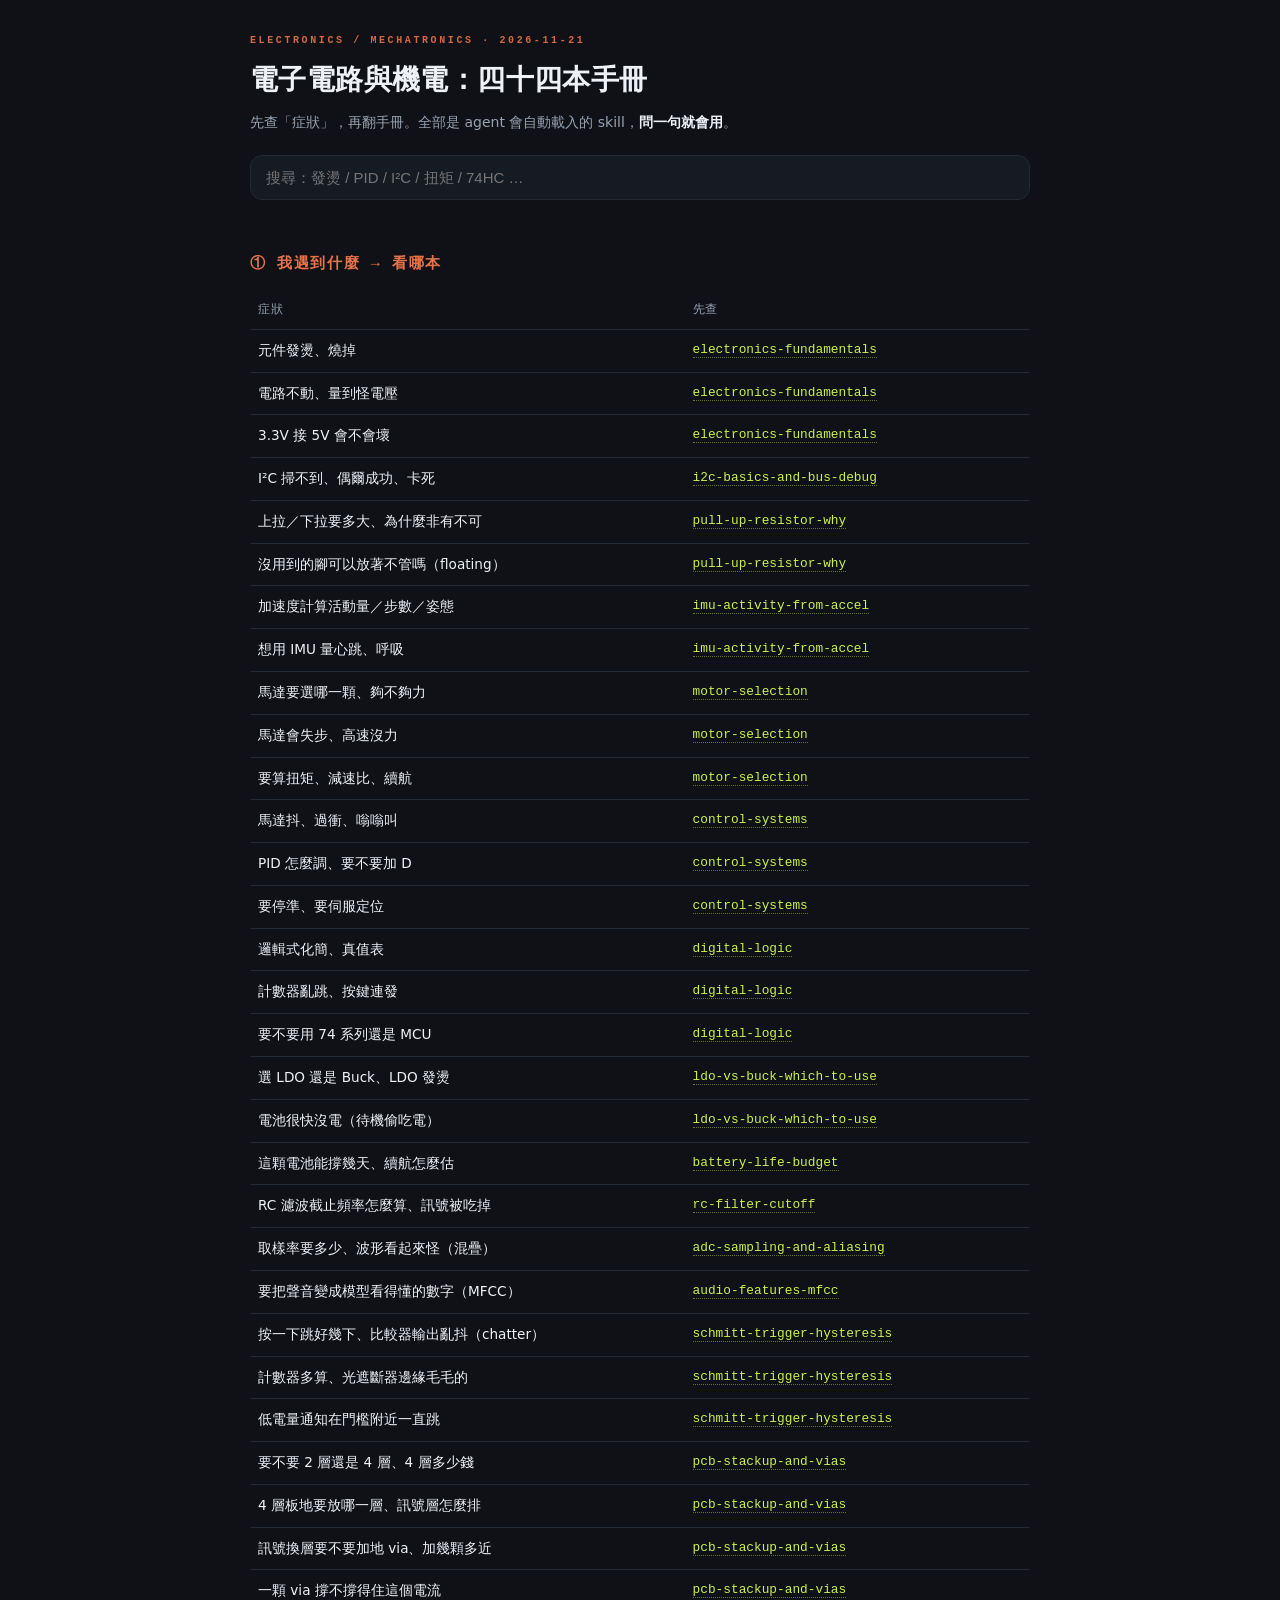
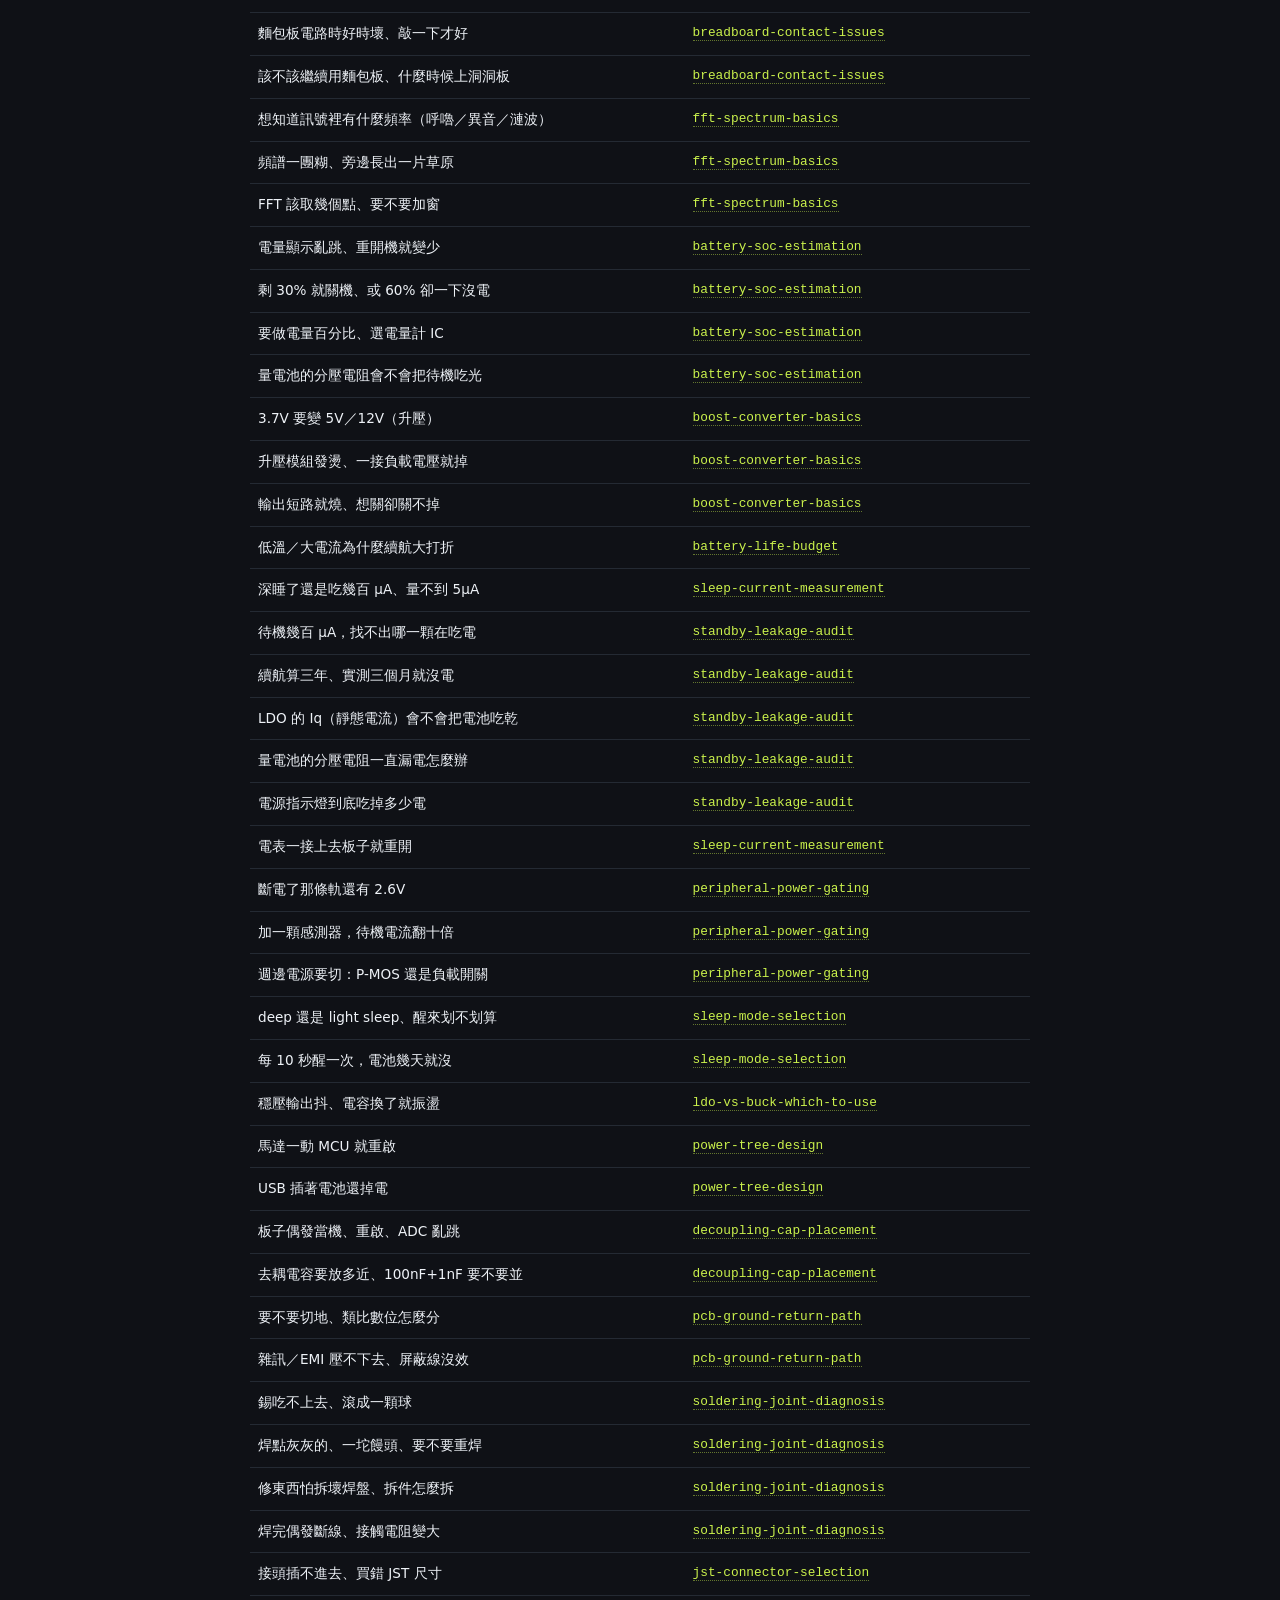
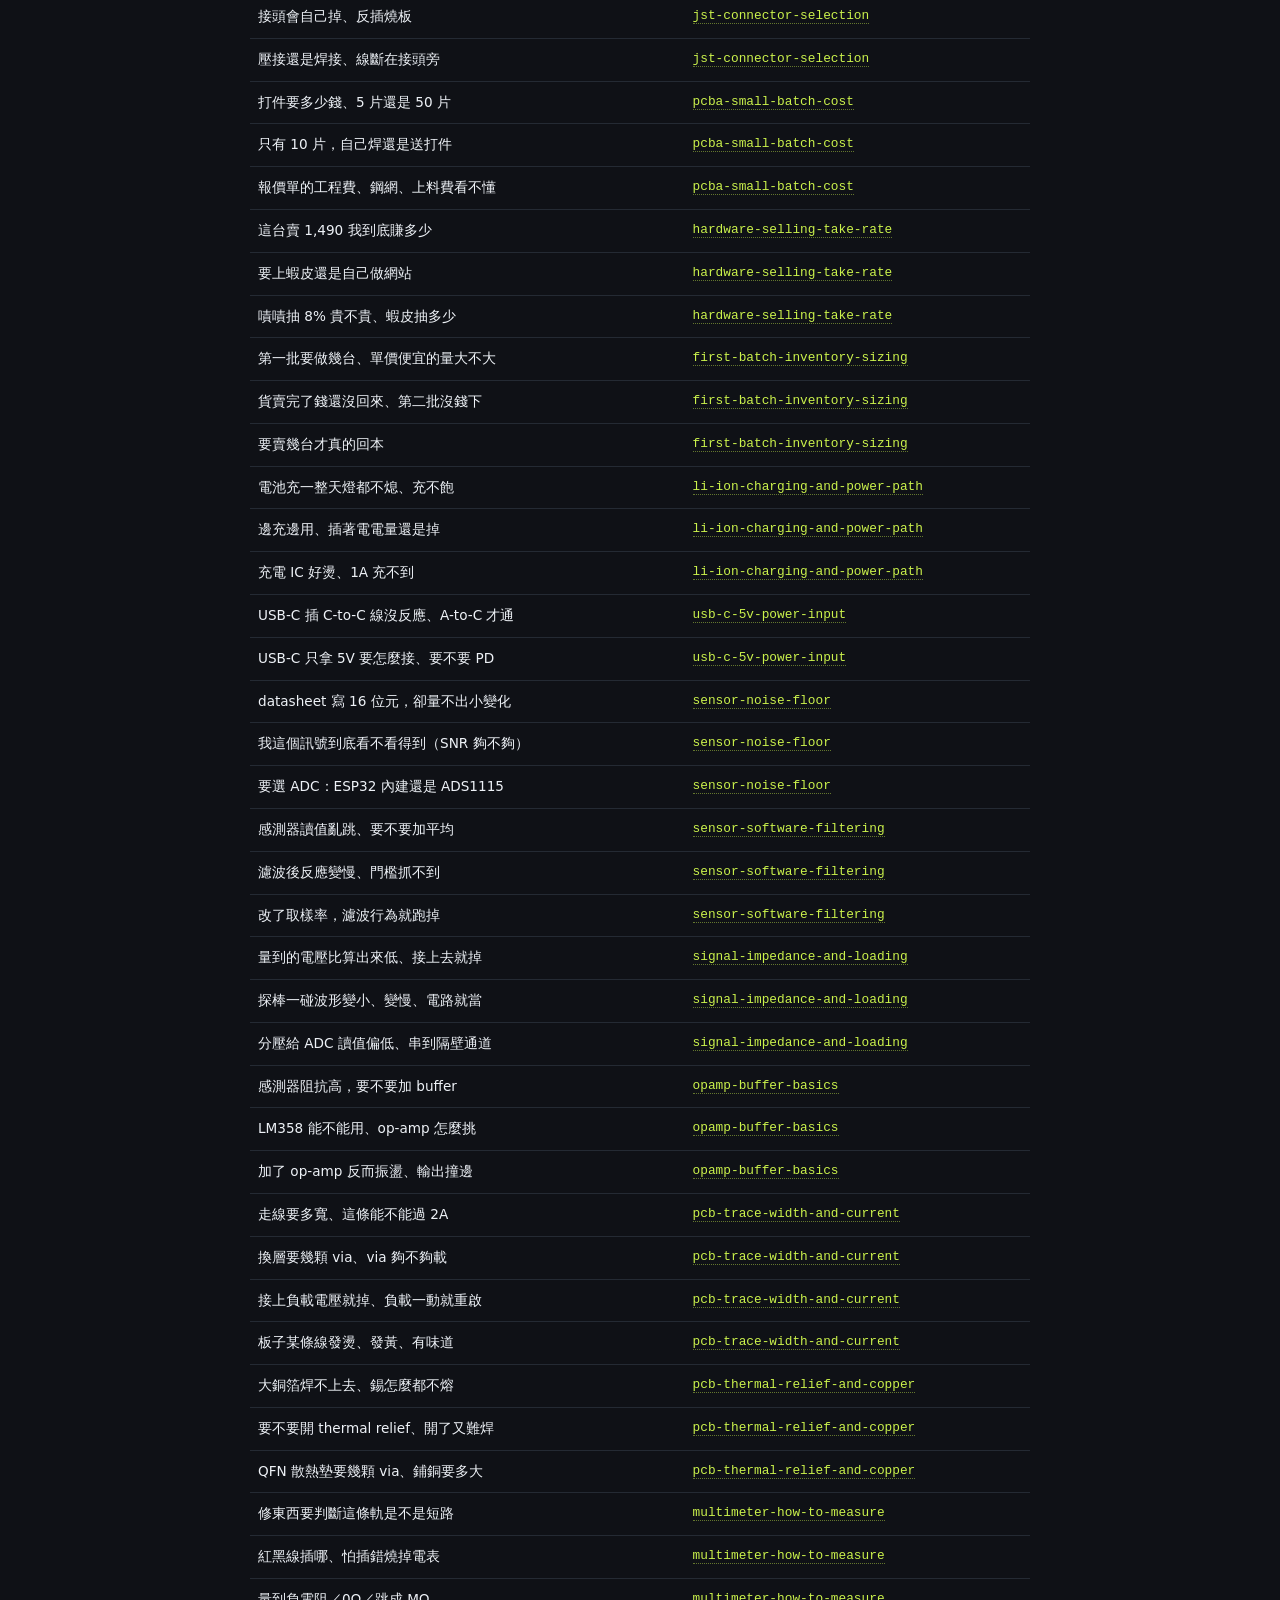
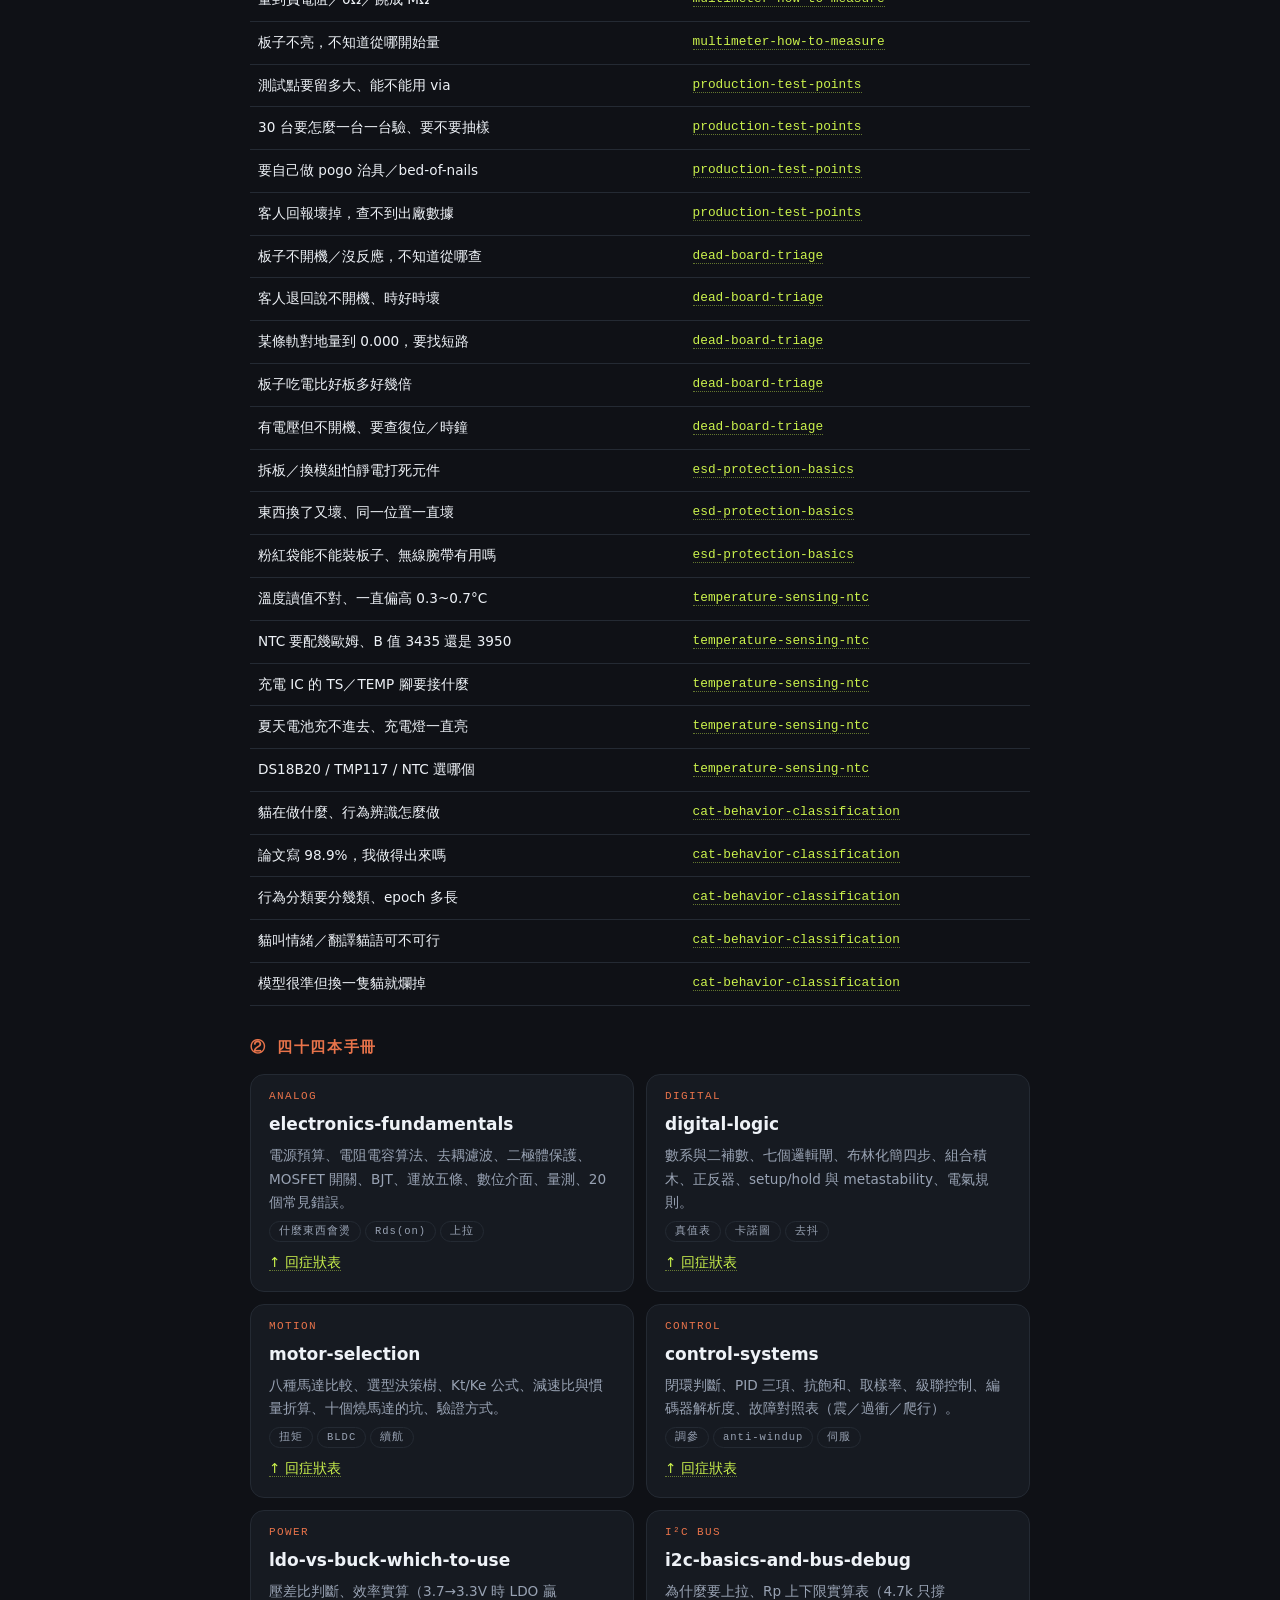
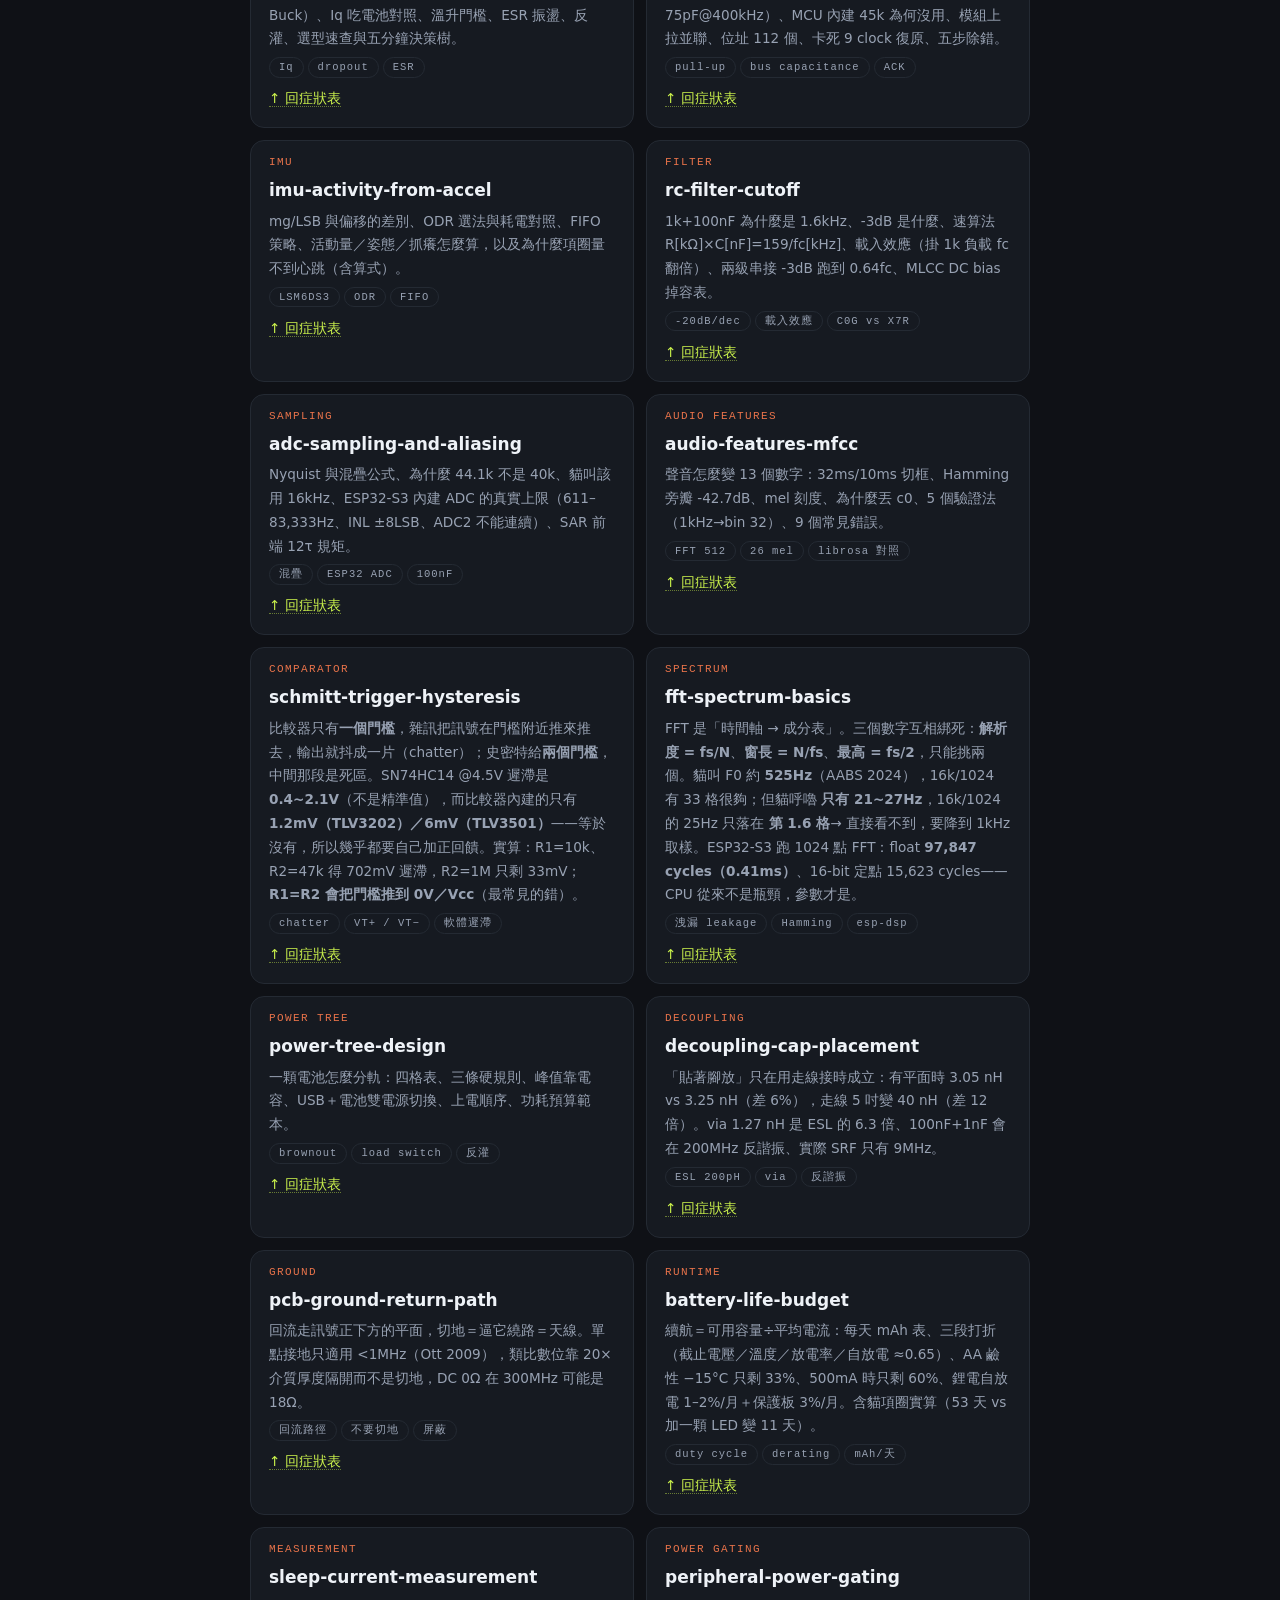
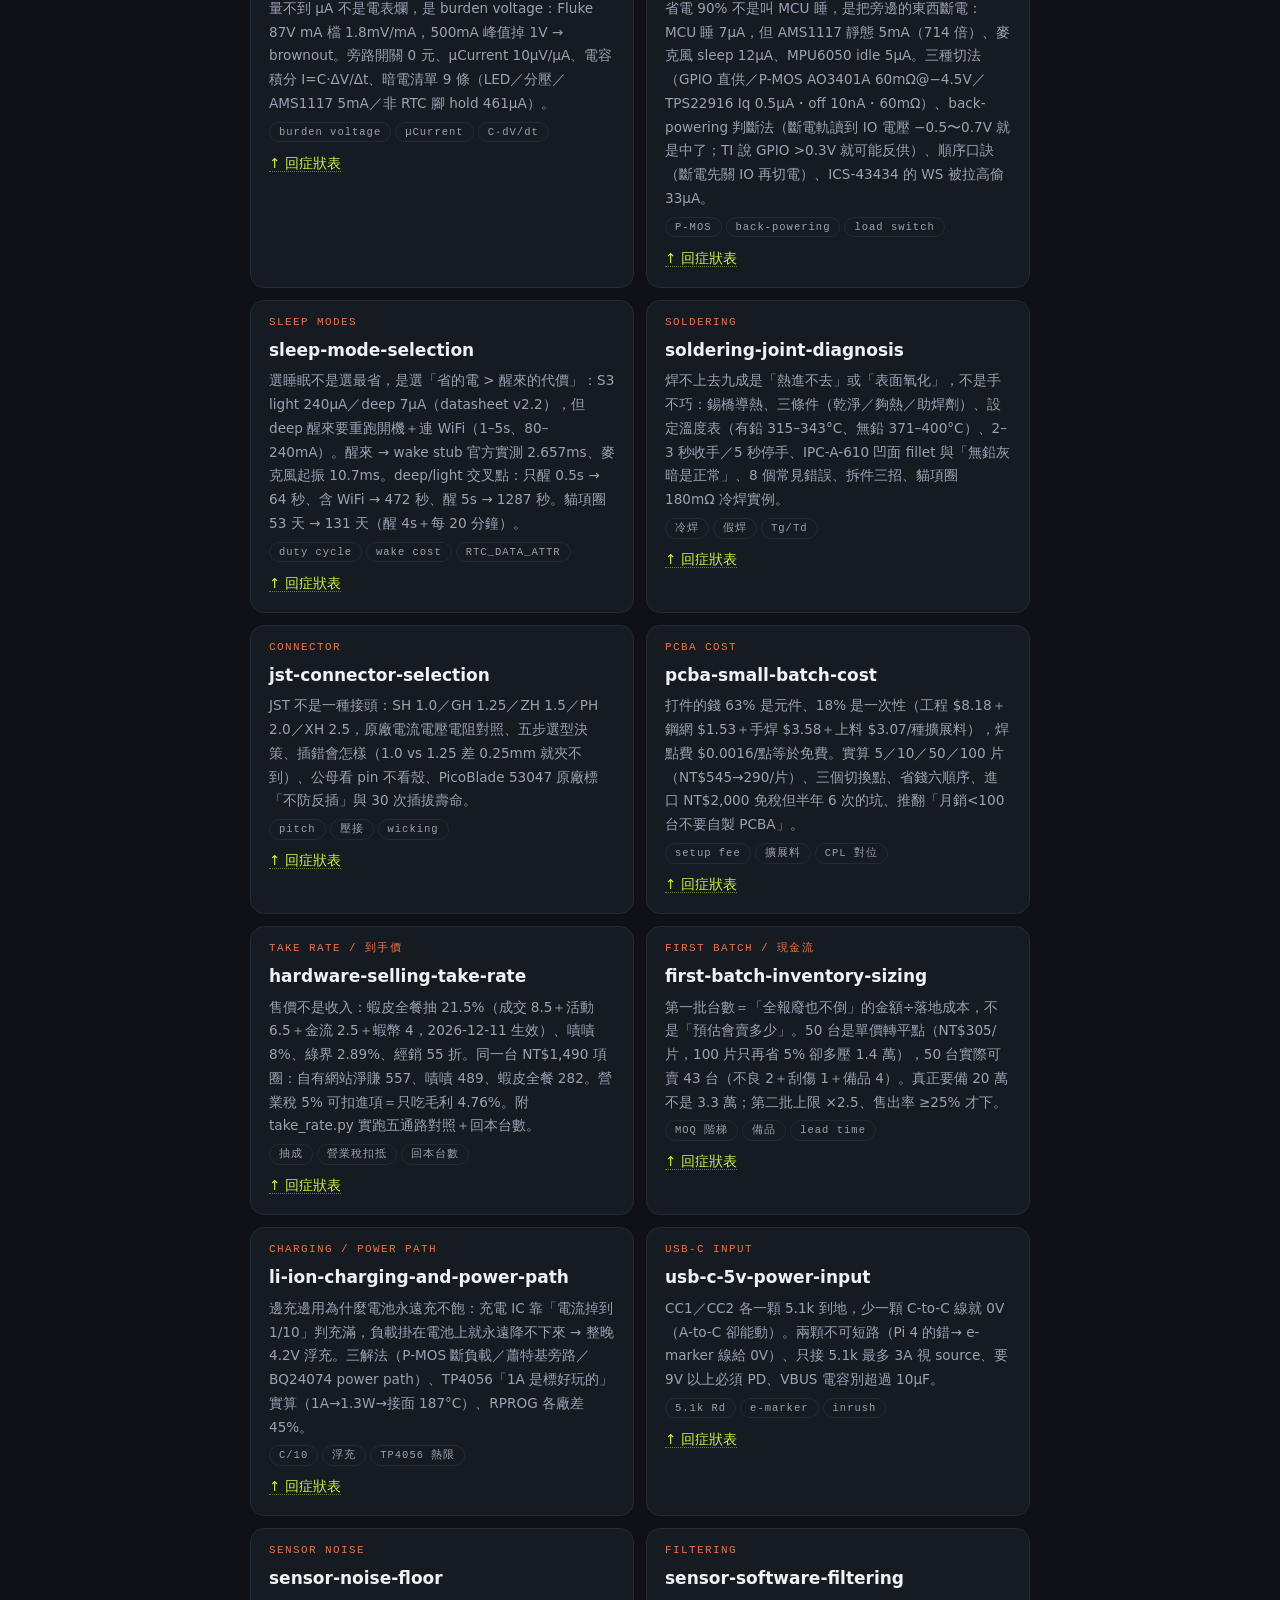
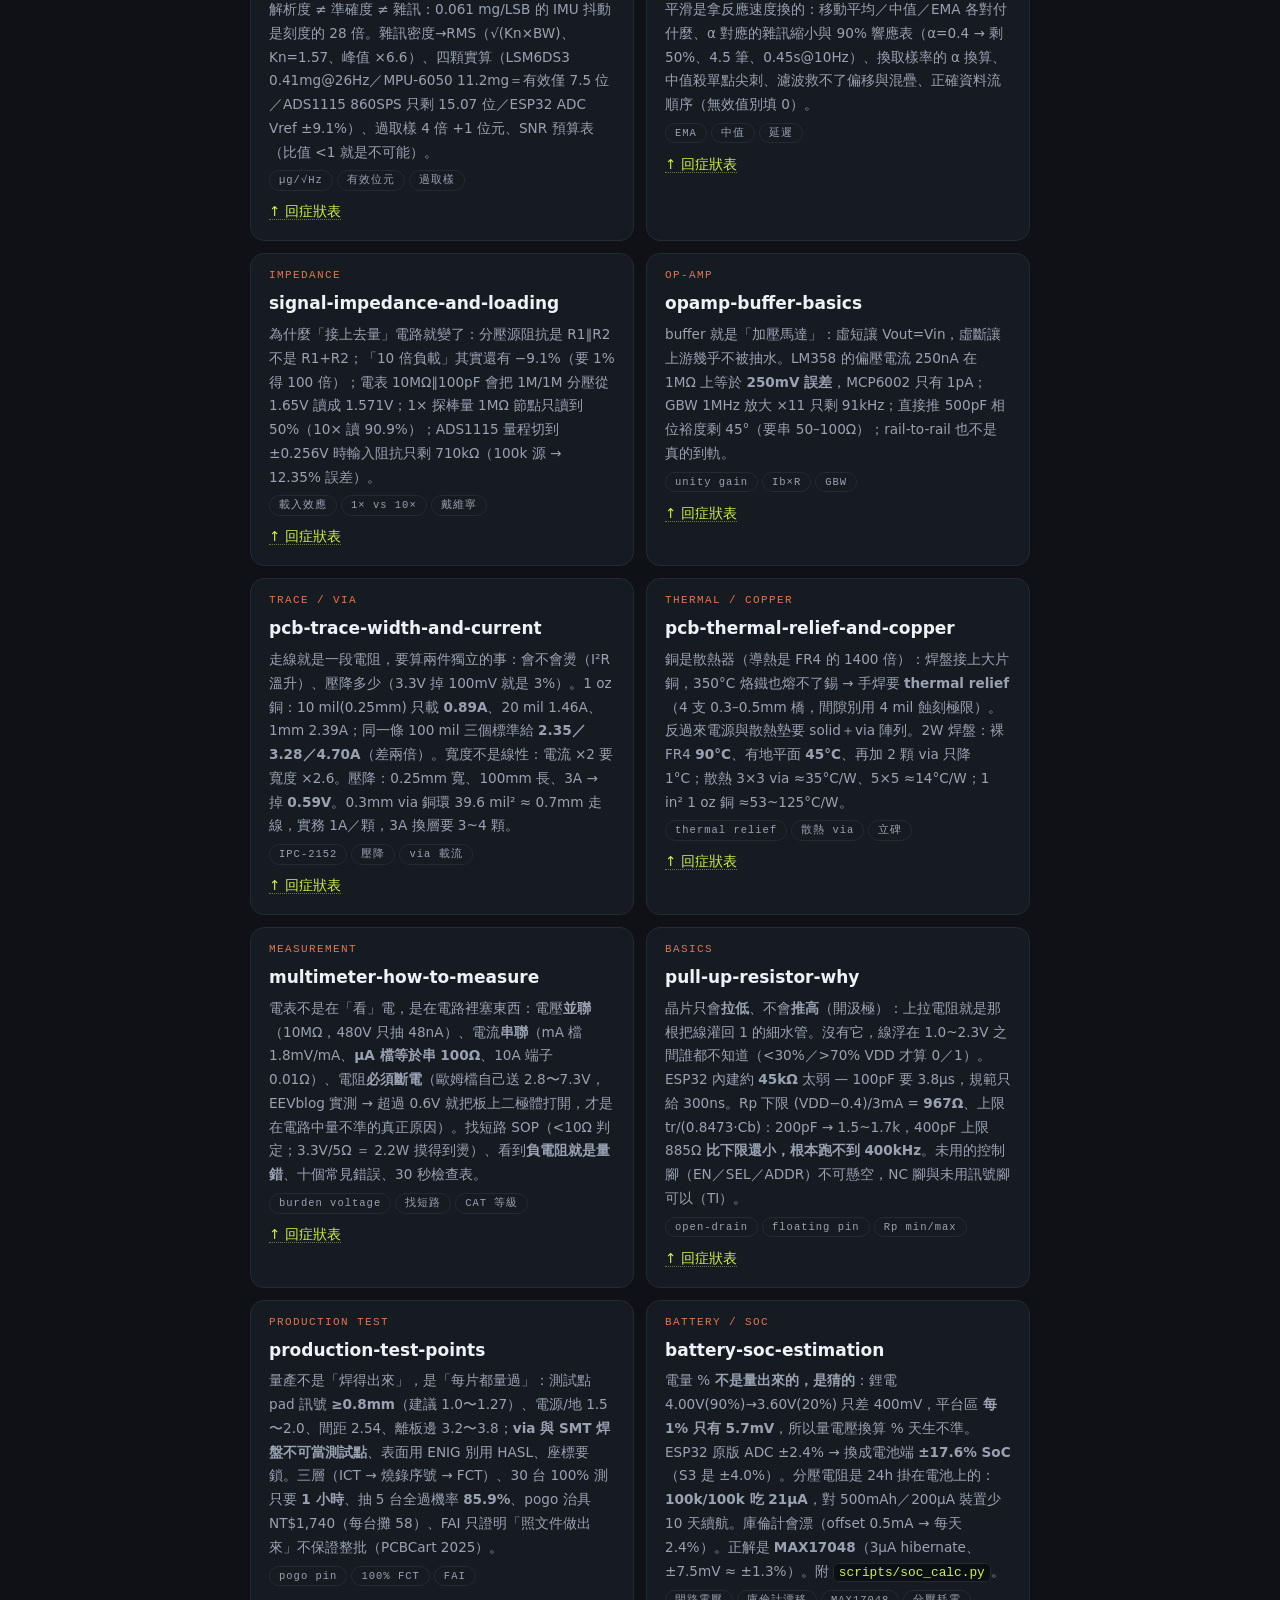
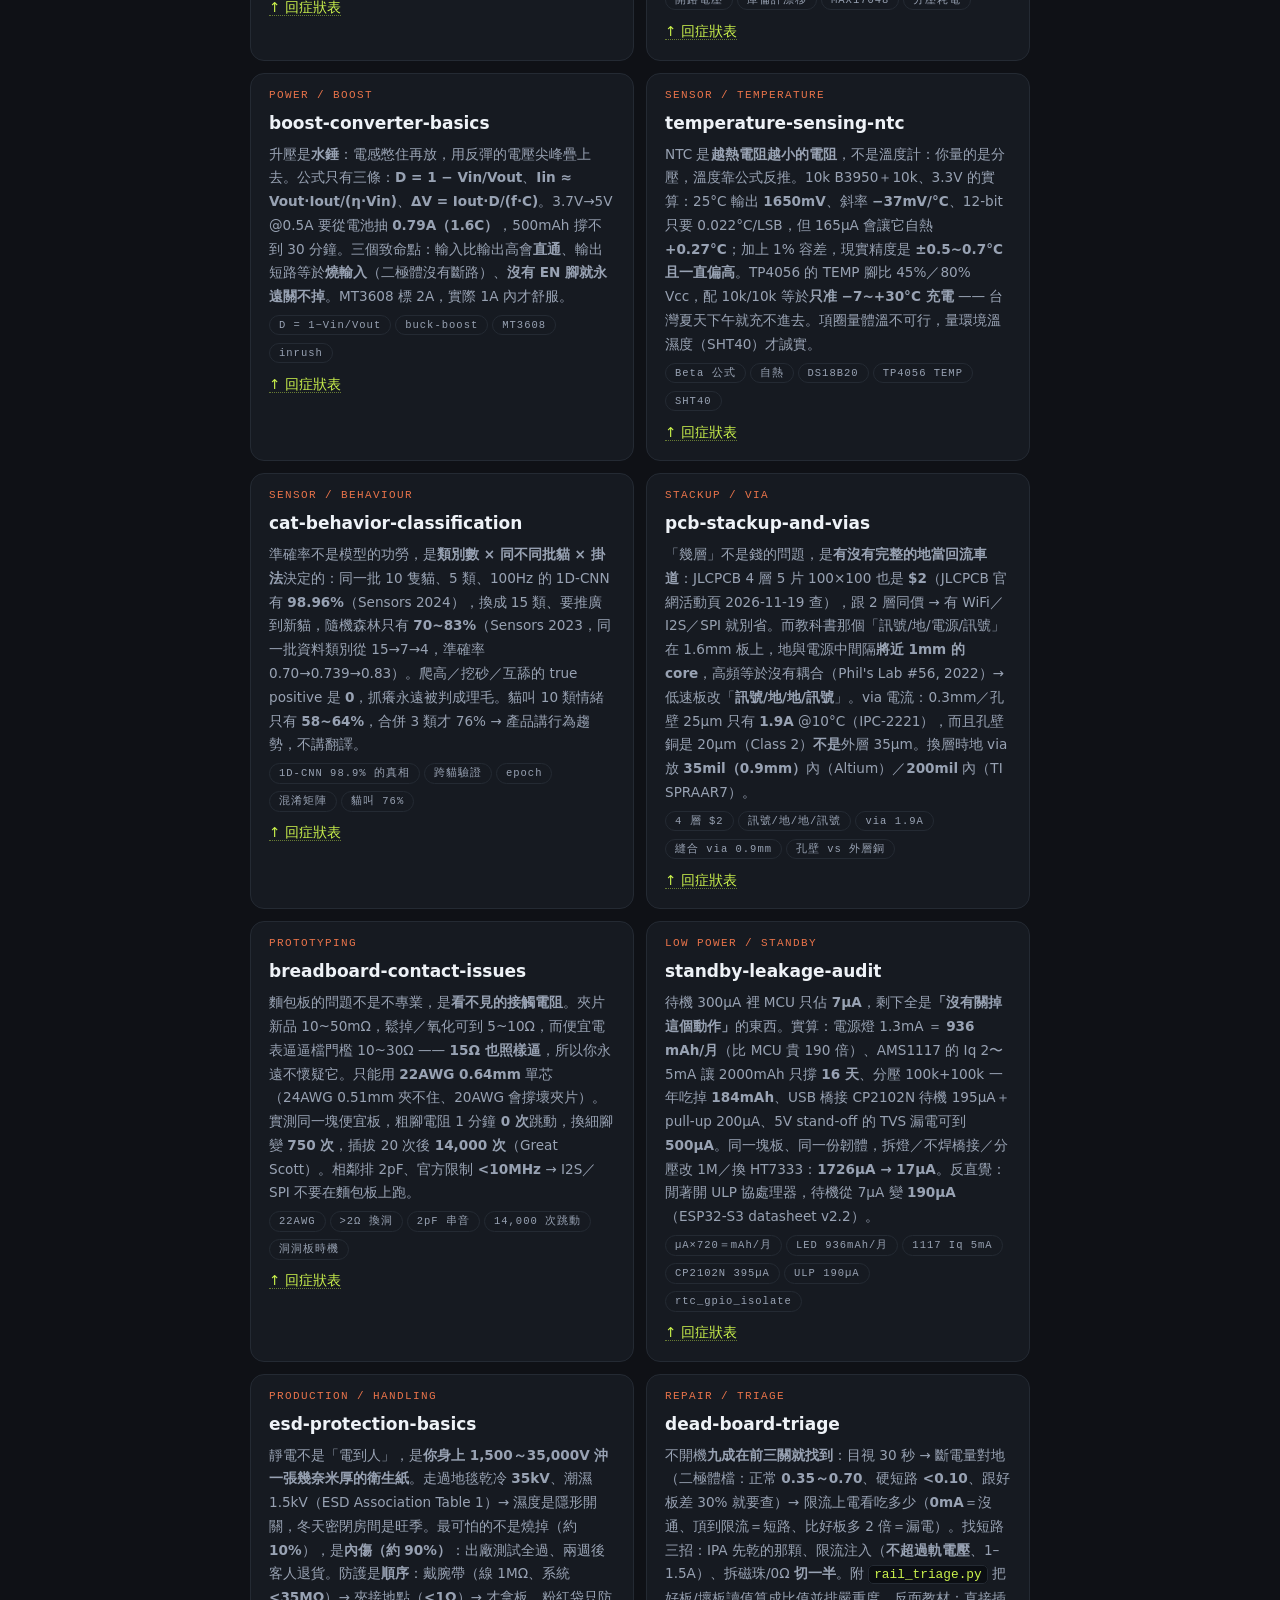
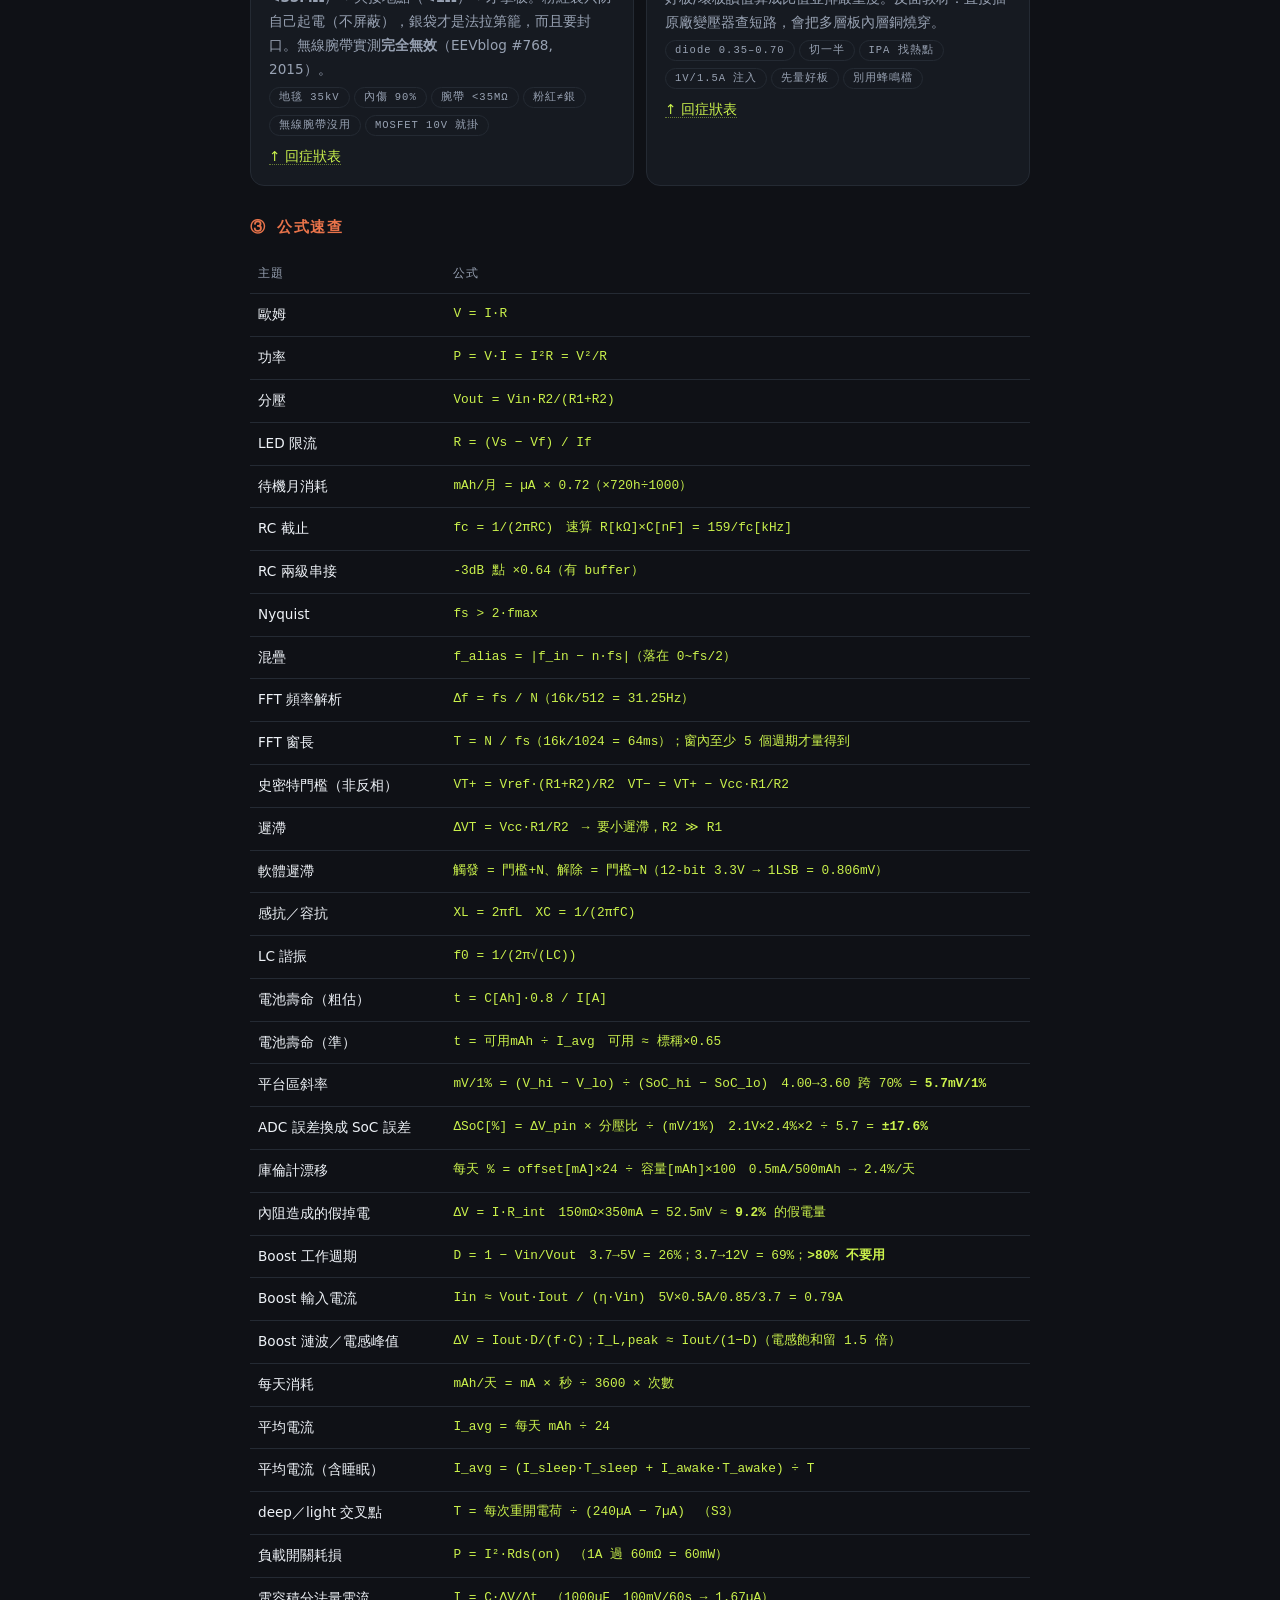
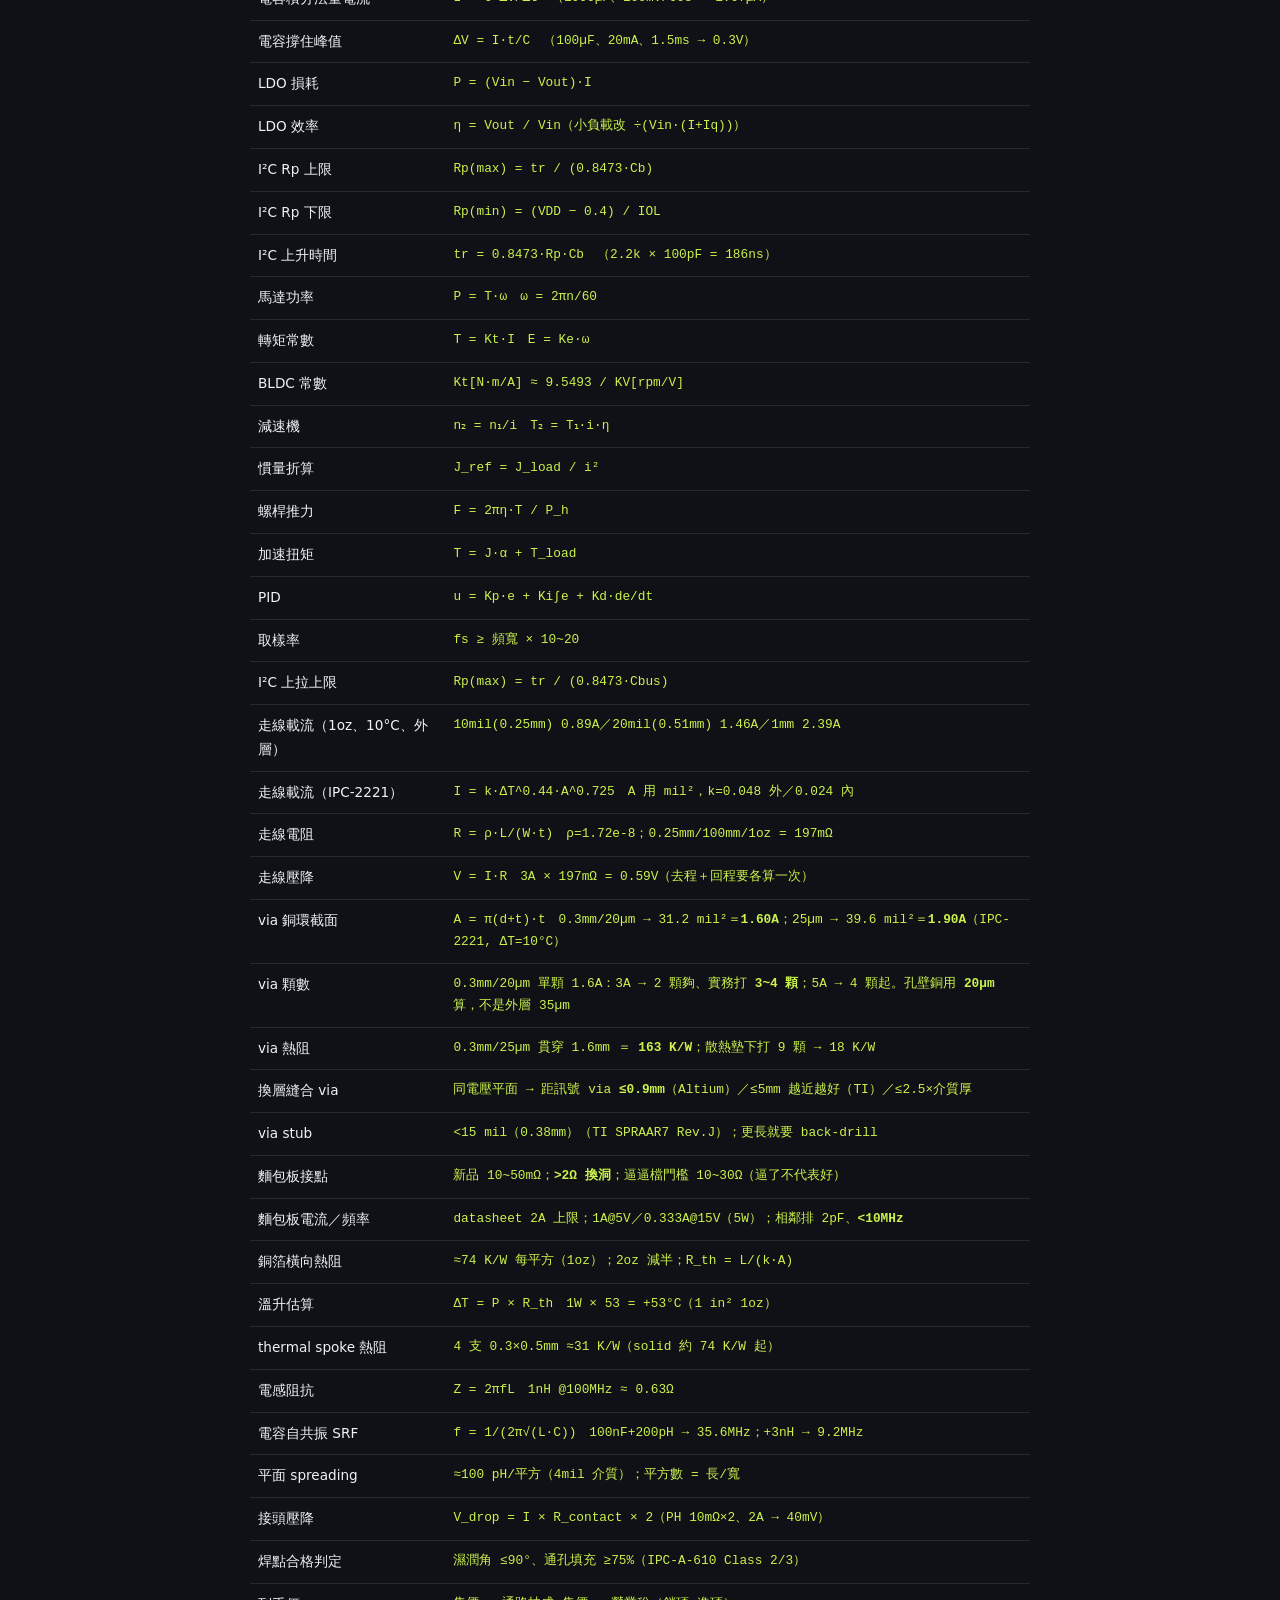
==== commit a0521dd9: "electronics: 新增 hardware-selling-take-rate（通路抽成/到手價）與 first-batch-inventory-sizing（第一批備貨/現金流），44 本" ====
--- a/electronics.html
+++ b/electronics.html
@@ -3,8 +3,8 @@
 <head>
 <meta charset="utf-8">
 <meta name="viewport" content="width=device-width,initial-scale=1">
-<title>電子／機電 四十二本手冊 · 速查索引</title>
-<meta name="description" content="電子電路、數位邏輯、馬達選型、控制系統 — 一句話找到該用哪本手冊，附公式速查與常用數字">
+<title>電子／機電 四十四本手冊 · 速查索引</title>
+<meta name="description" content="電子電路、數位邏輯、馬達選型、控制系統、成本與通路 — 一句話找到該用哪本手冊，附公式速查與常用數字">
 <style>
   :root{--bg:#0f1116;--card:#161a21;--line:#242a33;--acc:#e8734a;--lime:#cbf24c;--fg:#eef2f7;--dim:#98a2b3;--mono:ui-monospace,Menlo,monospace}
   *{margin:0;padding:0;box-sizing:border-box}
@@ -59,7 +59,7 @@
 <body>
 <div class="wrap">
   <div class="eb">ELECTRONICS / MECHATRONICS · 2026-11-21</div>
-  <h1>電子電路與機電：四十二本手冊</h1>
+  <h1>電子電路與機電：四十四本手冊</h1>
   <p class="lead">先查「症狀」，再翻手冊。全部是 agent 會自動載入的 skill，<b>問一句就會用</b>。</p>
 
   <input id="q" placeholder="搜尋：發燙 / PID / I²C / 扭矩 / 74HC …">
@@ -141,6 +141,12 @@
       <tr><td>打件要多少錢、5 片還是 50 片</td><td class="k"><a class="jump" href="#sk-pcba">pcba-small-batch-cost</a></td></tr>
       <tr><td>只有 10 片，自己焊還是送打件</td><td class="k"><a class="jump" href="#sk-pcba">pcba-small-batch-cost</a></td></tr>
       <tr><td>報價單的工程費、鋼網、上料費看不懂</td><td class="k"><a class="jump" href="#sk-pcba">pcba-small-batch-cost</a></td></tr>
+      <tr><td>這台賣 1,490 我到底賺多少</td><td class="k"><a class="jump" href="#sk-takerate">hardware-selling-take-rate</a></td></tr>
+      <tr><td>要上蝦皮還是自己做網站</td><td class="k"><a class="jump" href="#sk-takerate">hardware-selling-take-rate</a></td></tr>
+      <tr><td>嘖嘖抽 8% 貴不貴、蝦皮抽多少</td><td class="k"><a class="jump" href="#sk-takerate">hardware-selling-take-rate</a></td></tr>
+      <tr><td>第一批要做幾台、單價便宜的量大不大</td><td class="k"><a class="jump" href="#sk-firstbatch">first-batch-inventory-sizing</a></td></tr>
+      <tr><td>貨賣完了錢還沒回來、第二批沒錢下</td><td class="k"><a class="jump" href="#sk-firstbatch">first-batch-inventory-sizing</a></td></tr>
+      <tr><td>要賣幾台才真的回本</td><td class="k"><a class="jump" href="#sk-firstbatch">first-batch-inventory-sizing</a></td></tr>
       <tr><td>電池充一整天燈都不熄、充不飽</td><td class="k"><a class="jump" href="#sk-charge">li-ion-charging-and-power-path</a></td></tr>
       <tr><td>邊充邊用、插著電電量還是掉</td><td class="k"><a class="jump" href="#sk-charge">li-ion-charging-and-power-path</a></td></tr>
       <tr><td>充電 IC 好燙、1A 充不到</td><td class="k"><a class="jump" href="#sk-charge">li-ion-charging-and-power-path</a></td></tr>
@@ -194,8 +200,8 @@
     </tbody>
   </table>
 
-  <!-- 2 四十二本 -->
-  <h2 id="skills">② 四十二本手冊</h2>
+  <!-- 2 四十四本 -->
+  <h2 id="skills">② 四十四本手冊</h2>
   <div class="grid two">
     <div class="card" id="sk-analog">
       <div class="sub">ANALOG</div>
@@ -328,6 +334,18 @@
       <h3>pcba-small-batch-cost</h3>
       <p>打件的錢 63% 是元件、18% 是一次性（工程 $8.18＋鋼網 $1.53＋手焊 $3.58＋上料 $3.07/種擴展料），焊點費 $0.0016/點等於免費。實算 5／10／50／100 片（NT$545→290/片）、三個切換點、省錢六順序、進口 NT$2,000 免稅但半年 6 次的坑、推翻「月銷&lt;100 台不要自製 PCBA」。</p>
       <div><span class="tag">setup fee</span><span class="tag">擴展料</span><span class="tag">CPL 對位</span></div>
+    </div>
+    <div class="card" id="sk-takerate">
+      <div class="sub">TAKE RATE / 到手價</div>
+      <h3>hardware-selling-take-rate</h3>
+      <p>售價不是收入：蝦皮全餐抽 21.5%（成交 8.5＋活動 6.5＋金流 2.5＋蝦幣 4，2026-12-11 生效）、嘖嘖 8%、綠界 2.89%、經銷 55 折。同一台 NT$1,490 項圈：自有網站淨賺 557、嘖嘖 489、蝦皮全餐 282。營業稅 5% 可扣進項＝只吃毛利 4.76%。附 take_rate.py 實跑五通路對照＋回本台數。</p>
+      <div><span class="tag">抽成</span><span class="tag">營業稅扣抵</span><span class="tag">回本台數</span></div>
+    </div>
+    <div class="card" id="sk-firstbatch">
+      <div class="sub">FIRST BATCH / 現金流</div>
+      <h3>first-batch-inventory-sizing</h3>
+      <p>第一批台數＝「全報廢也不倒」的金額÷落地成本，不是「預估會賣多少」。50 台是單價轉平點（NT$305/片，100 片只再省 5% 卻多壓 1.4 萬），50 台實際可賣 43 台（不良 2＋刮傷 1＋備品 4）。真正要備 20 萬不是 3.3 萬；第二批上限 ×2.5、售出率 ≥25% 才下。</p>
+      <div><span class="tag">MOQ 階梯</span><span class="tag">備品</span><span class="tag">lead time</span></div>
     </div>
     <div class="card" id="sk-charge">
       <div class="sub">CHARGING / POWER PATH</div>
@@ -522,6 +540,12 @@
       <tr><td>平面 spreading</td><td class="k">≈100 pH/平方（4mil 介質）；平方數 = 長/寬</td></tr>
       <tr><td>接頭壓降</td><td class="k">V_drop = I × R_contact × 2（PH 10mΩ×2、2A → 40mV）</td></tr>
       <tr><td>焊點合格判定</td><td class="k">濕潤角 ≤90°、通孔填充 ≥75%（IPC-A-610 Class 2/3）</td></tr>
+      <tr><td>到手價</td><td class="k">售價 − 通路抽成×售價 − 營業稅（銷項−進項）</td></tr>
+      <tr><td>淨利/台</td><td class="k">到手 − 落地成本 − 廣告/單 − 退貨損失</td></tr>
+      <tr><td>反推定價</td><td class="k">成本 ÷ (1 − 抽成 − 稅 − 目標淨利 − 廣告率)</td></tr>
+      <tr><td>回本台數</td><td class="k">固定成本 ÷ 淨利/台（嘖嘖 245 台／蝦皮全餐 425 台）</td></tr>
+      <tr><td>第一批台數</td><td class="k">min(全報廢也不倒的金額 ÷ 落地成本, 驗證量 50, 單價轉平點)</td></tr>
+      <tr><td>需備現金</td><td class="k">貨款 + 模具認證 + 3 個月固定支出 + 第二批訂金</td></tr>
       <tr><td>烙鐵設定</td><td class="k">熔點 + 130~180°C：有鉛 183→315–343°C；無鉛 217→371–400°C</td></tr>
       <tr><td>打件總價</td><td class="k">板費 + 工程 + 鋼網 + 手焊 + 上料×料種 + 焊點費×點×片 + 元件×片 + 運費 + 稅</td></tr>
       <tr><td>一次性攤提</td><td class="k">US$22.5 ÷ 片數（5片→NT$148／10片→74／50片→15／100片→7）</td></tr>
@@ -628,6 +652,12 @@
       <tr><td>返修次數上限</td><td class="k">IPC-7711/7721 <b>沒有規定</b>（網路常寫「3 次」是錯的）；限制來自 Tg/Td</td></tr>
       <tr><td>JST 家族</td><td class="k">SH 1.0mm/1A｜GH 1.25/1A 30mΩ｜PH 2.0/2A 10mΩ｜XH 2.5/3A 250V</td></tr>
       <tr><td>接頭插拔壽命</td><td class="k">PH 原廠<b>未標</b>；PicoBlade 53047 原廠 30 次（每天換電池一年 365 次）</td></tr>
+      <tr><td>蝦皮全餐抽成</td><td class="k"><b>~21.5%</b>＝成交 8.5＋活動 6.5＋金流 2.5＋蝦幣 4（2026-12-11 生效）</td></tr>
+      <tr><td>其他通路抽成</td><td class="k">嘖嘖 <b>8%</b>（失敗不收）｜綠界 2.75% 未稅→實 2.89%｜經銷 55 折＝抽 45%</td></tr>
+      <tr><td>營業稅實質負擔</td><td class="k">可扣進項 → 只吃<b>毛利的 4.76%</b>；小規模 &lt;20 萬/月＝1% 查定</td></tr>
+      <tr><td>開發票門檻</td><td class="k">月銷售 <b>20 萬</b>；起徵點 貨物 10 萬／勞務 5 萬（2025-01-01 起）</td></tr>
+      <tr><td>進口免稅</td><td class="k">NT$<b>2,000</b>（含運費保險）但<b>半年 6 次</b>上限（關務署）</td></tr>
+      <tr><td>第一批 50 台實況</td><td class="k">訂 50 → 可賣 <b>43</b>（不良2＋刮傷1＋備品4）；單價 305 已近底</td></tr>
       <tr><td>打件固定費（經濟型）</td><td class="k">工程 <b>$8.18</b>＋鋼網 <b>$1.53</b>＋手焊 <b>$3.58</b>＝$13.29/單（JLCPCB 2026-10-22）</td></tr>
       <tr><td>擴展料上料費</td><td class="k"><b>$3.07/種</b>；9 種料 3 種擴展＝$9.21（比 10 片板費還貴）</td></tr>
       <tr><td>焊點費</td><td class="k">SMT <b>$0.0016/點</b>（60 點×10 片＝$0.96）；pre-reflow 另列 $0.016/點（<b>差 10 倍</b>）</td></tr>
@@ -807,7 +837,7 @@
 
   <div class="foot">
     <a href="/">← 回總入口</a><br>
-    最後更新 2026-11-21 · 四十二本手冊由 Hermes Agent 小威工程師 維護
+    最後更新 2026-11-22 · 四十四本手冊由 Hermes Agent 小威工程師 維護
   </div>
 </div>
 <div id="toast"></div>
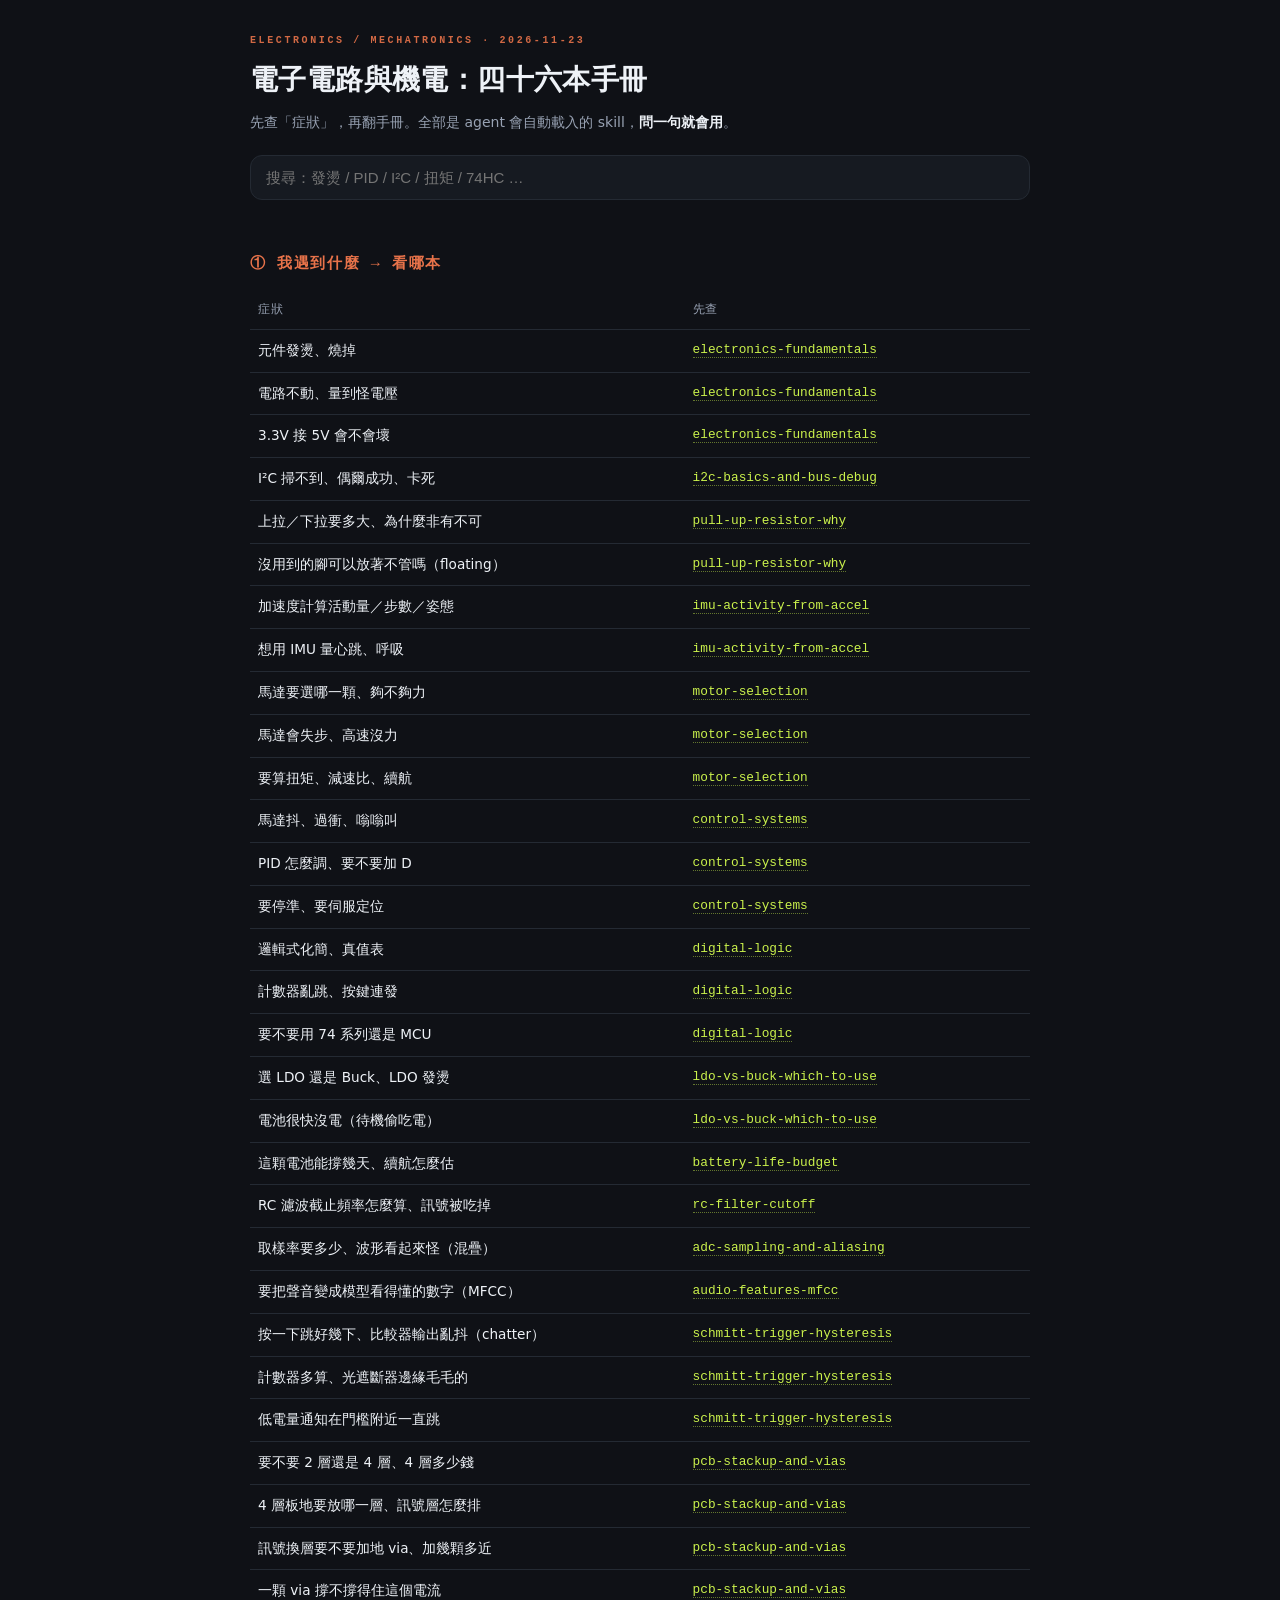
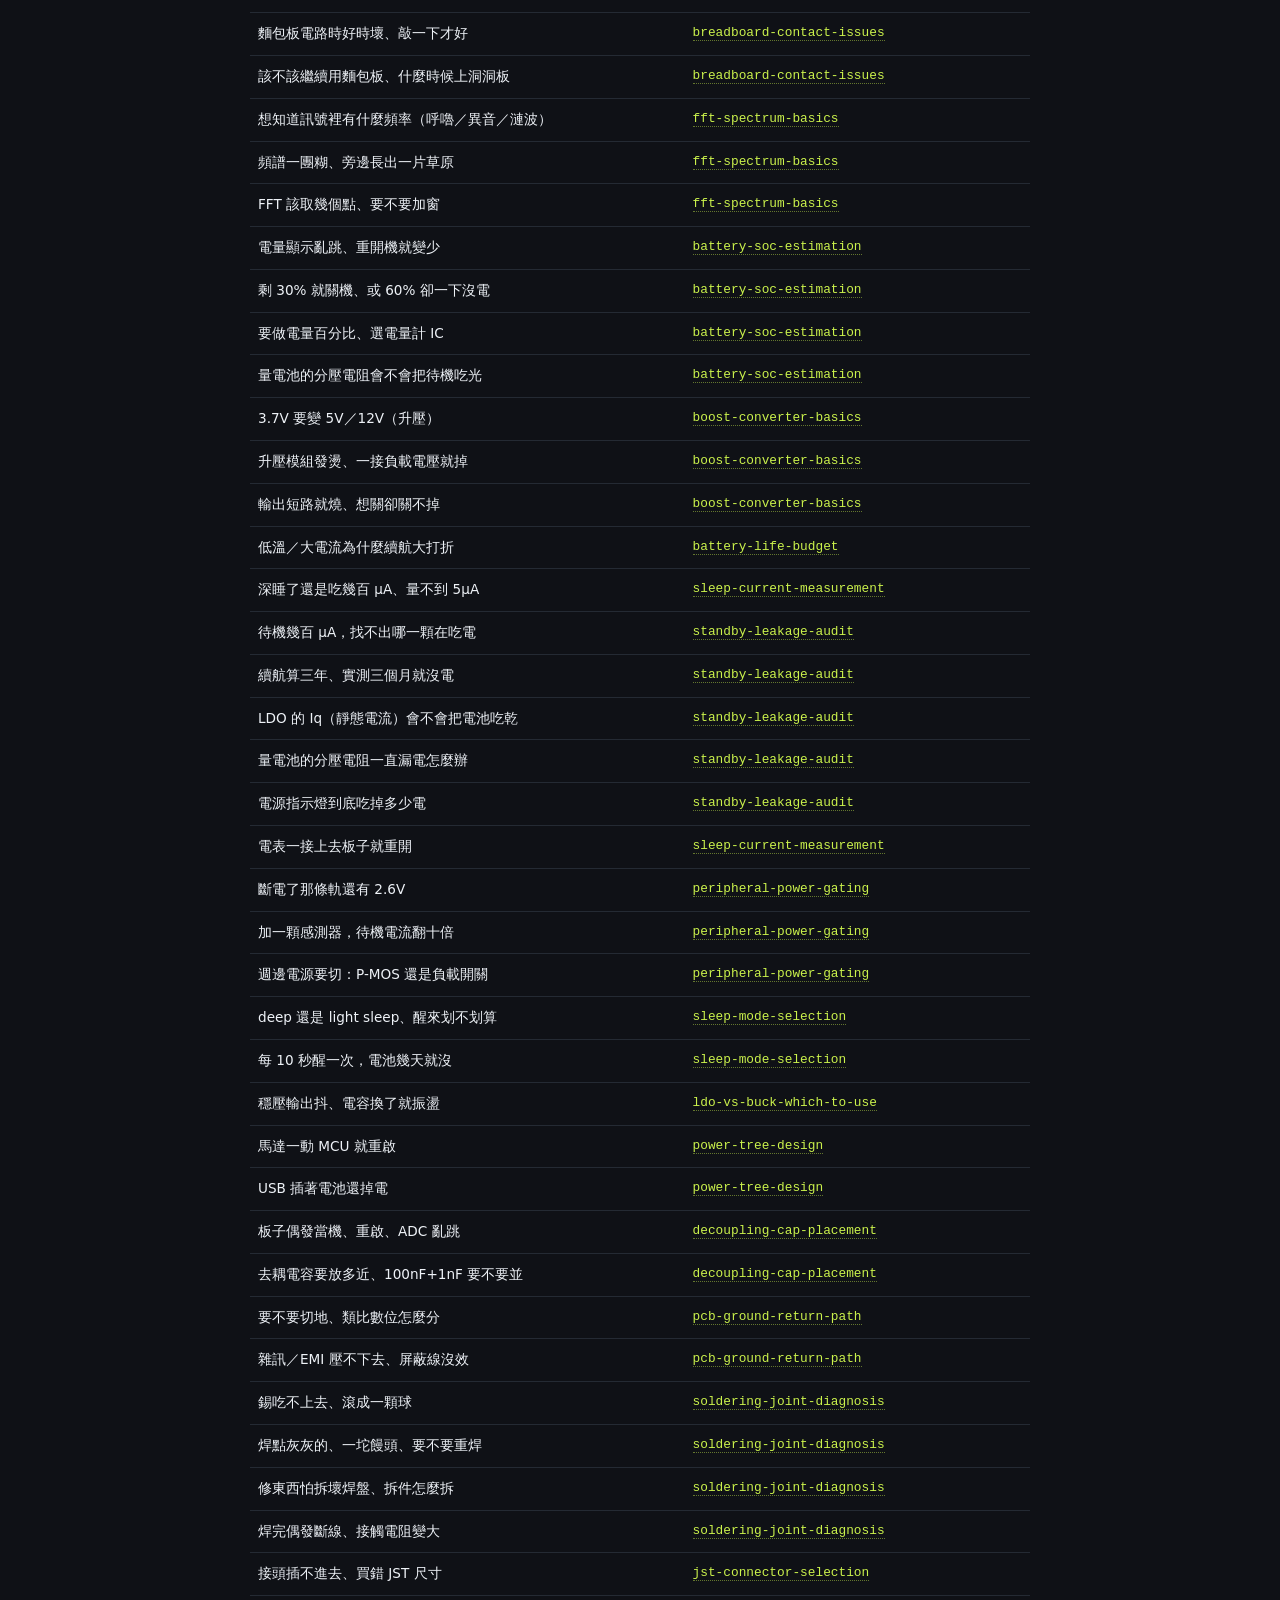
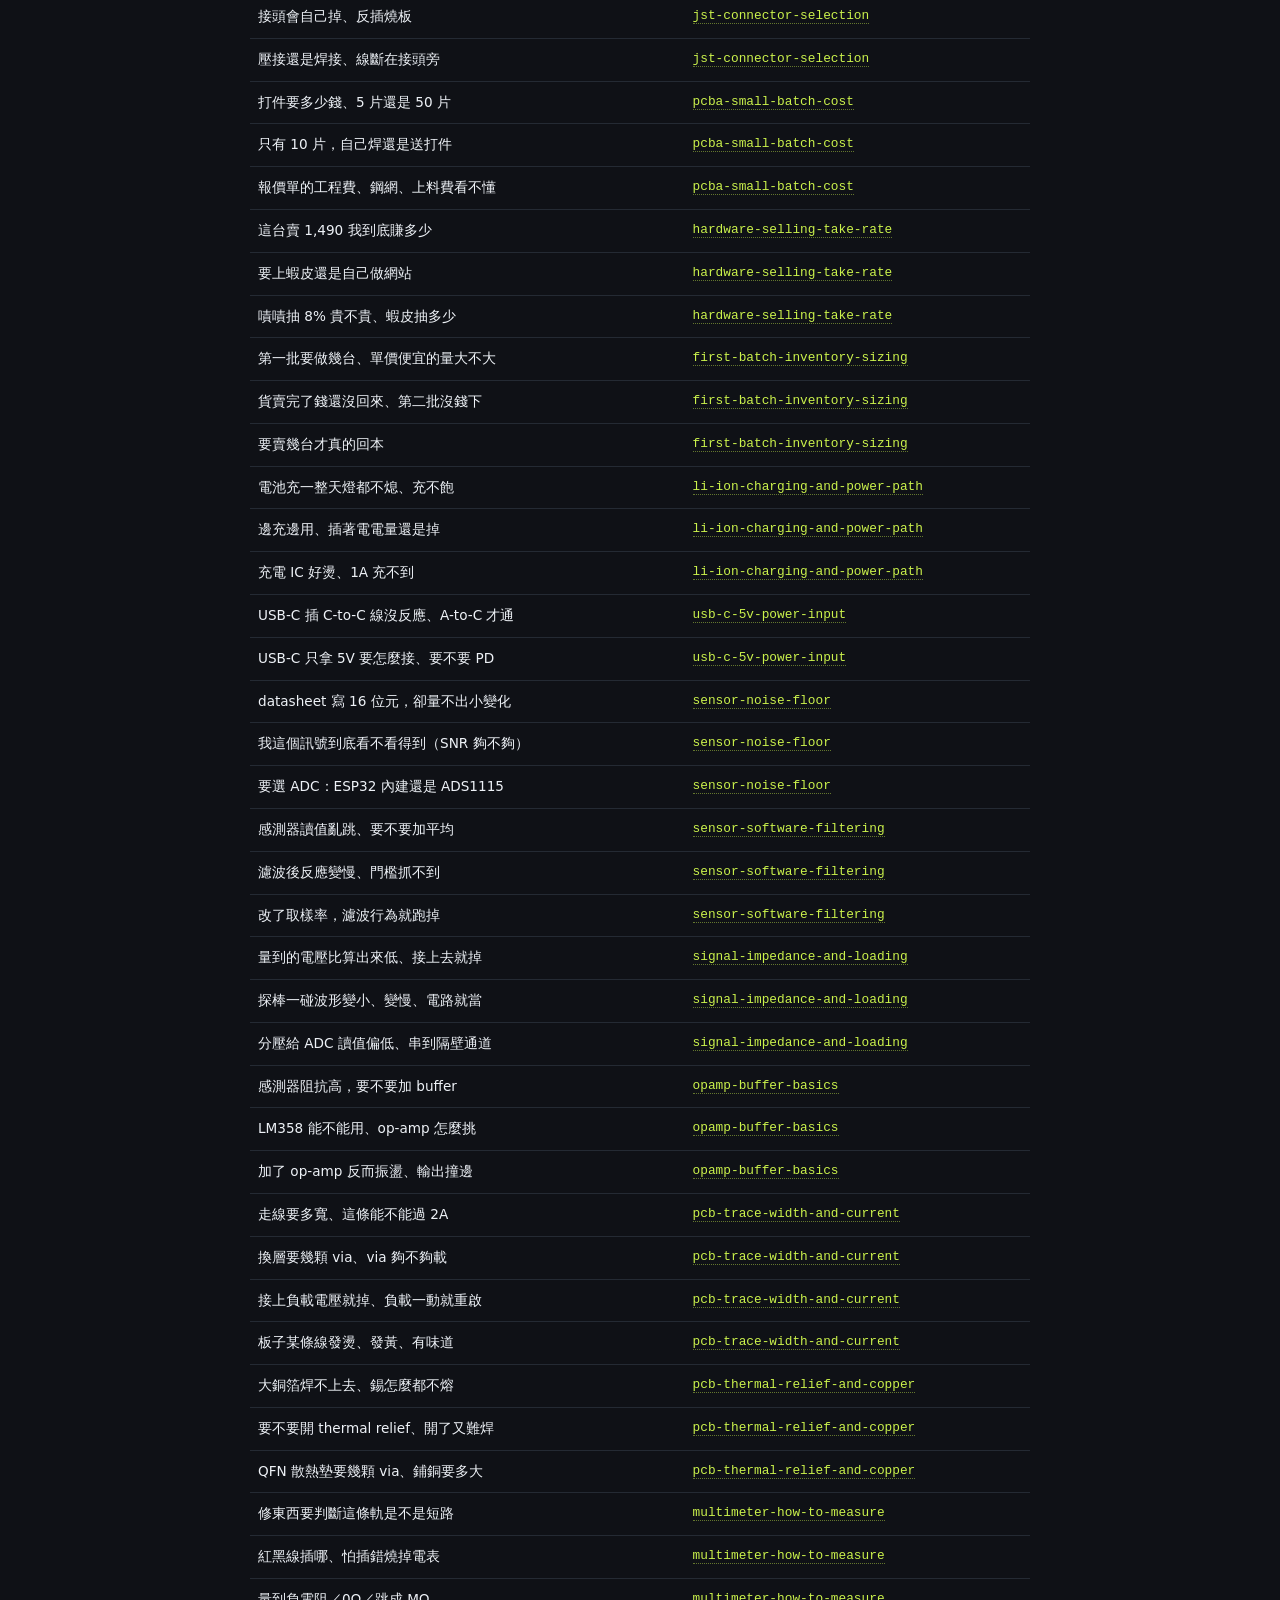
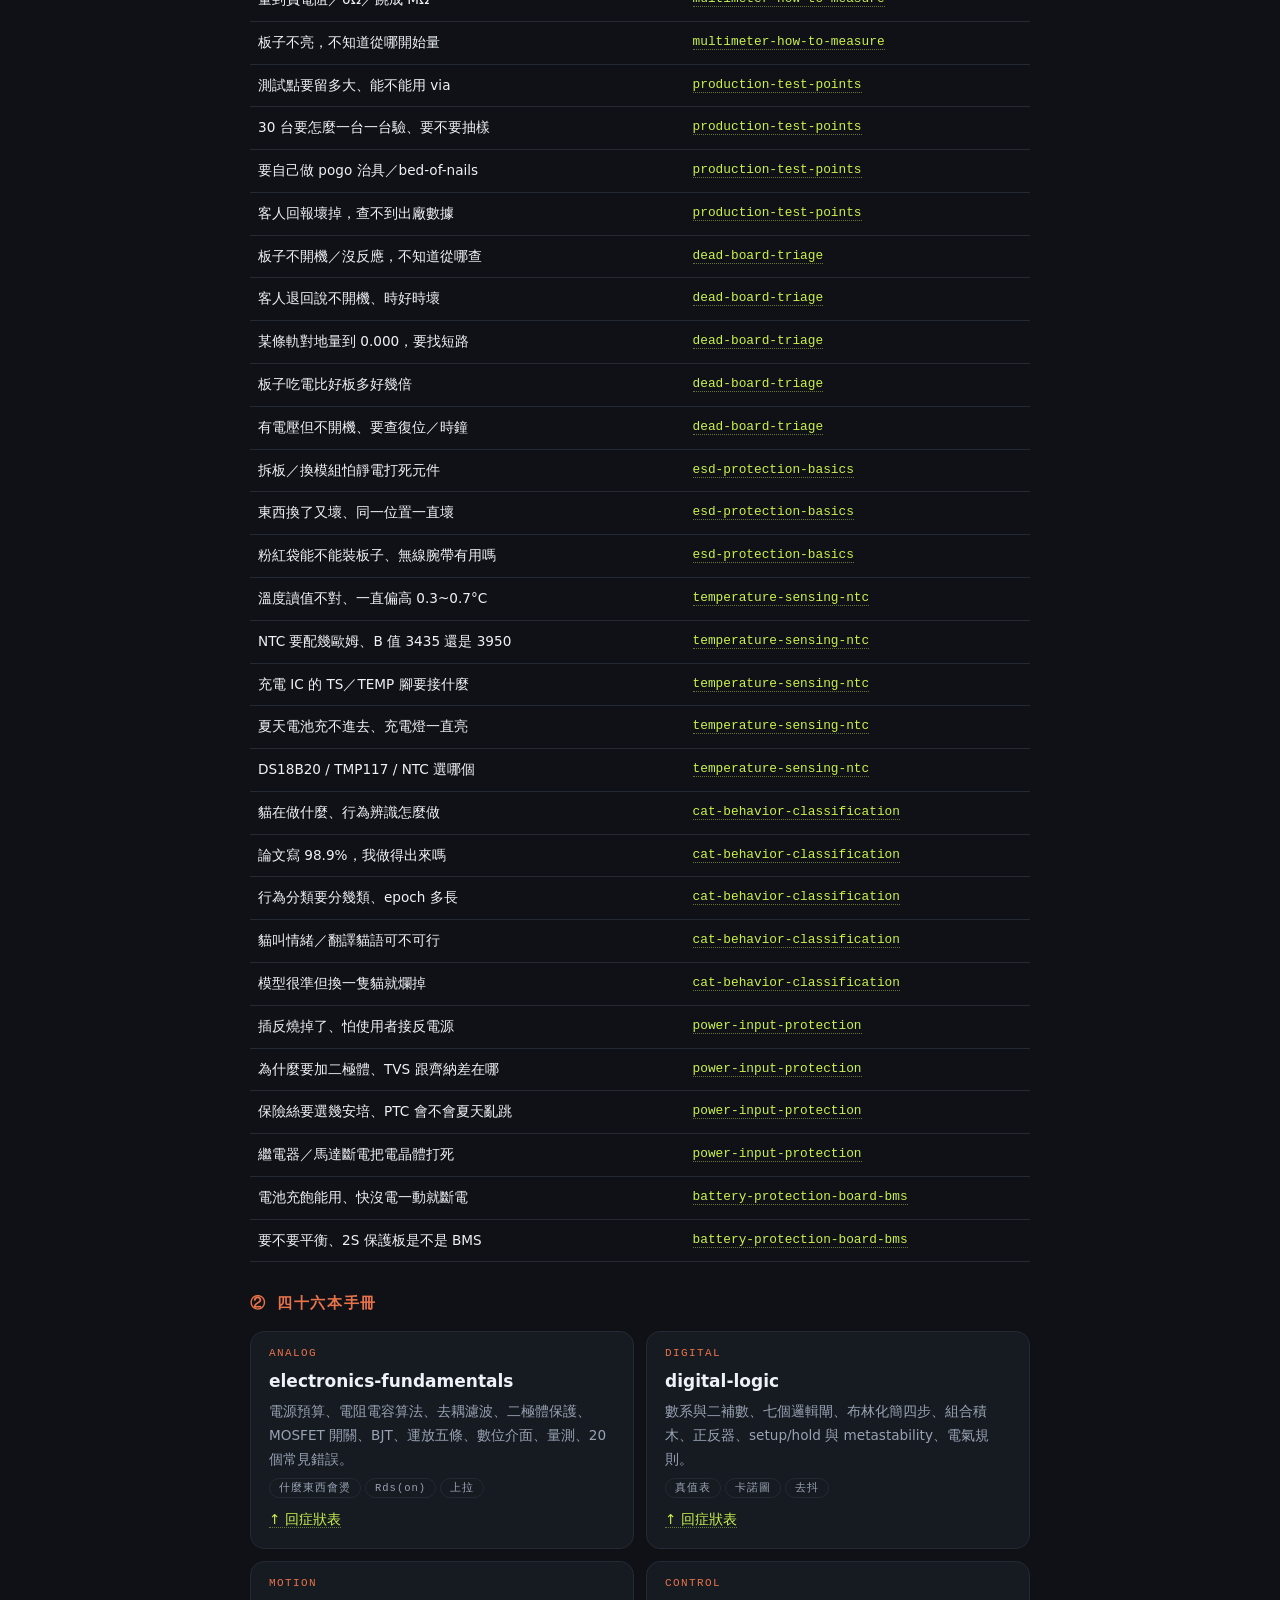
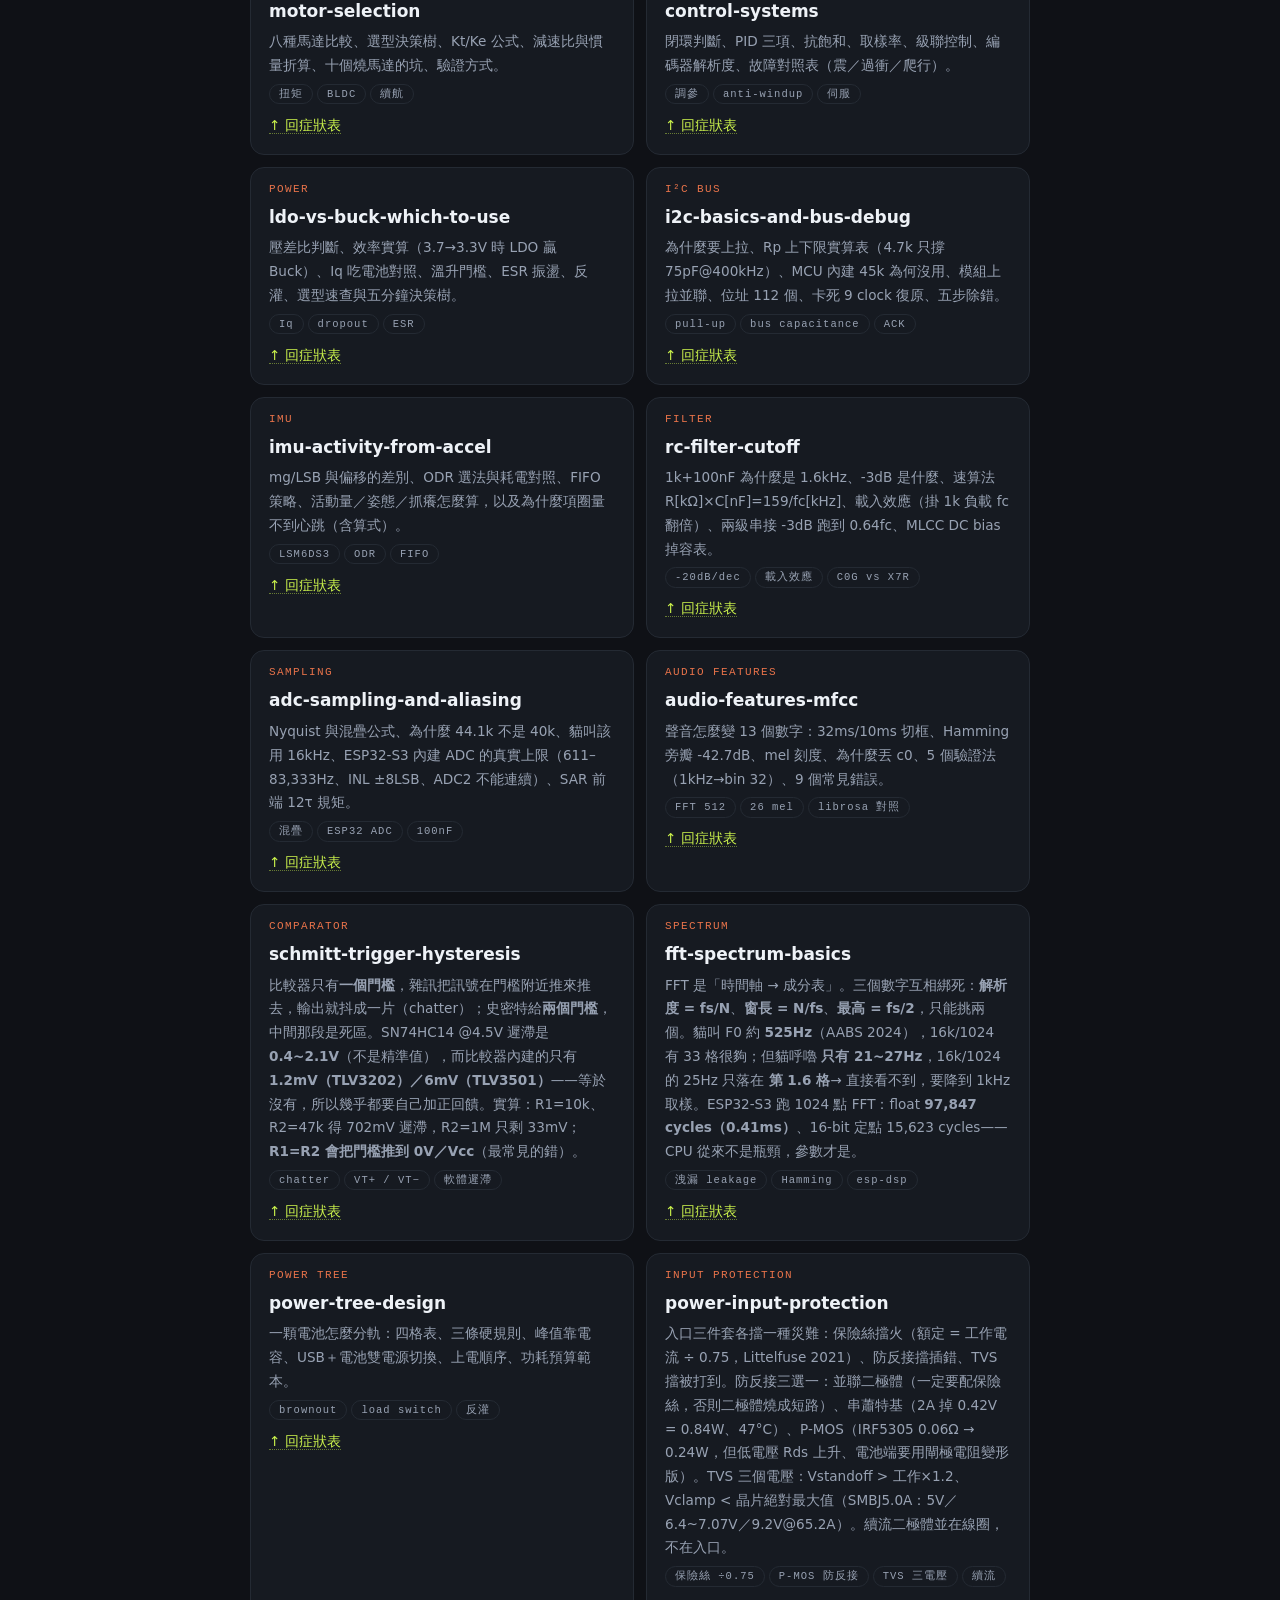
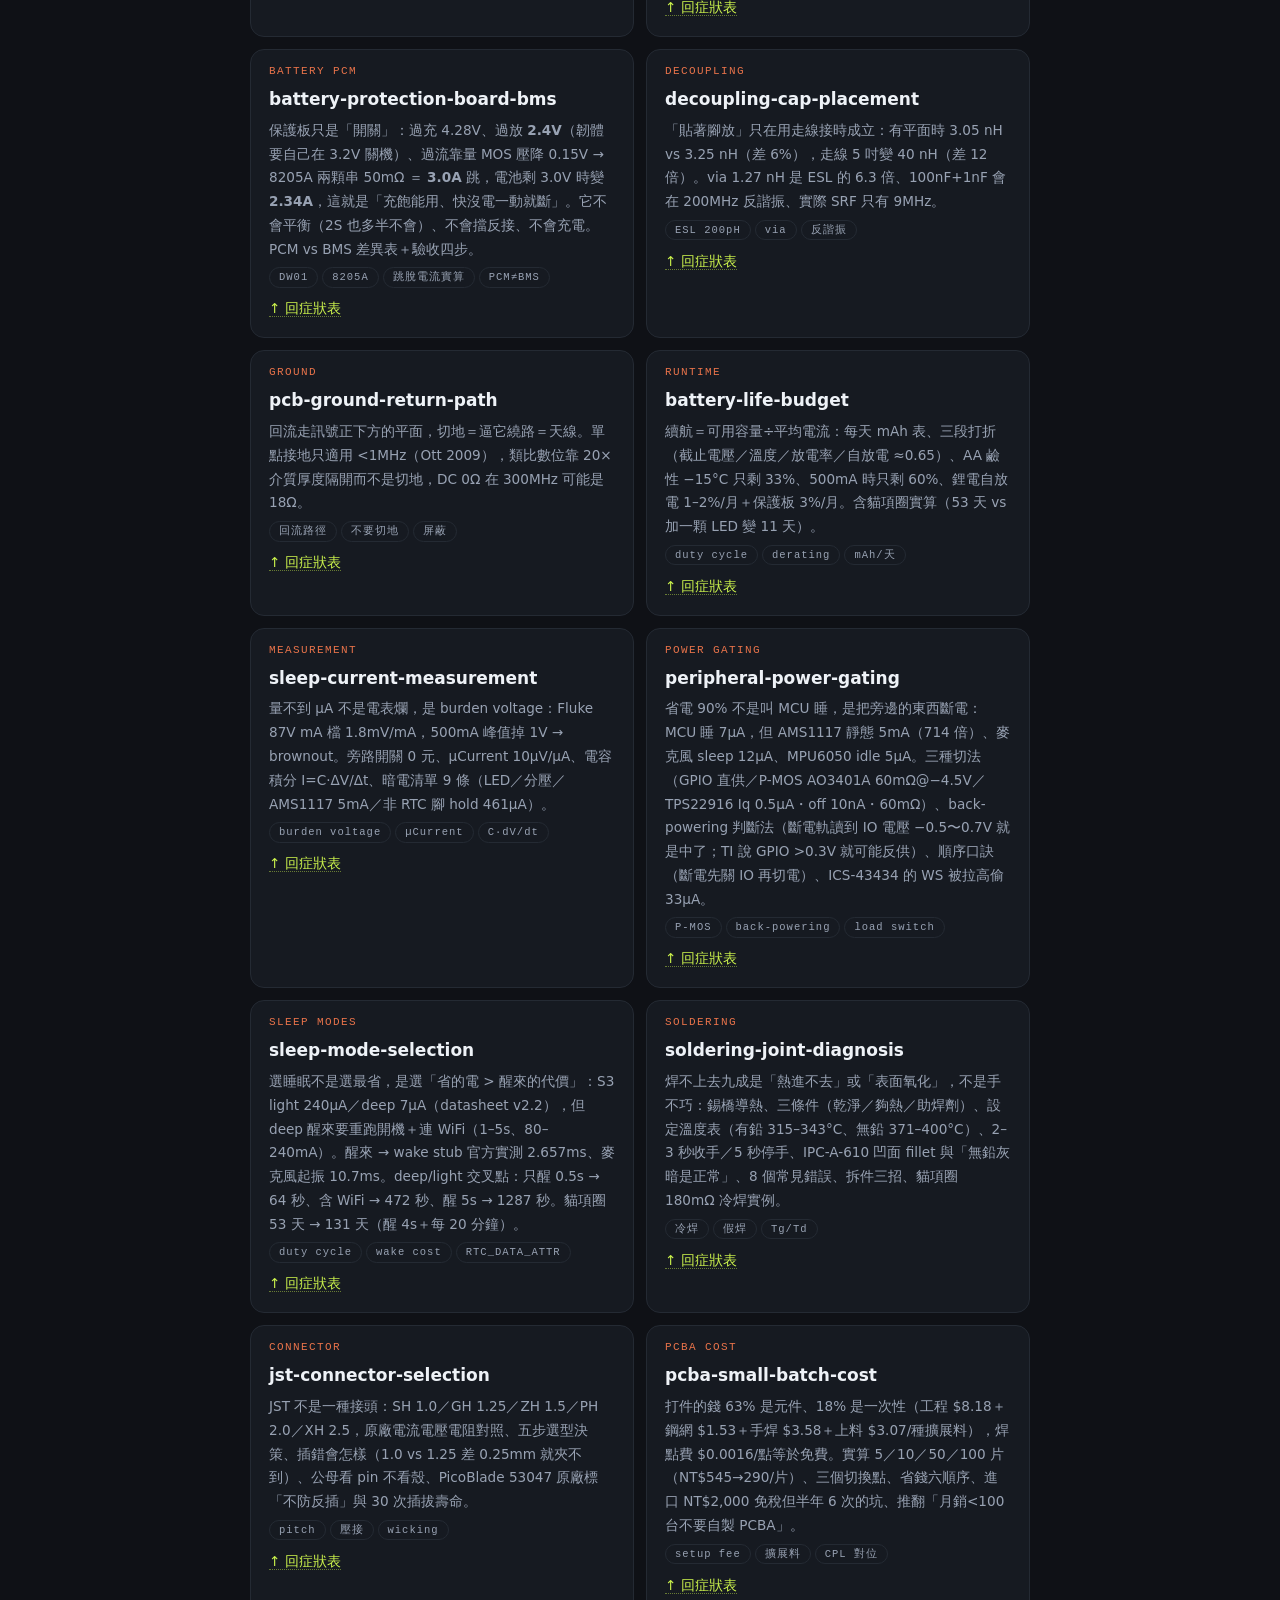
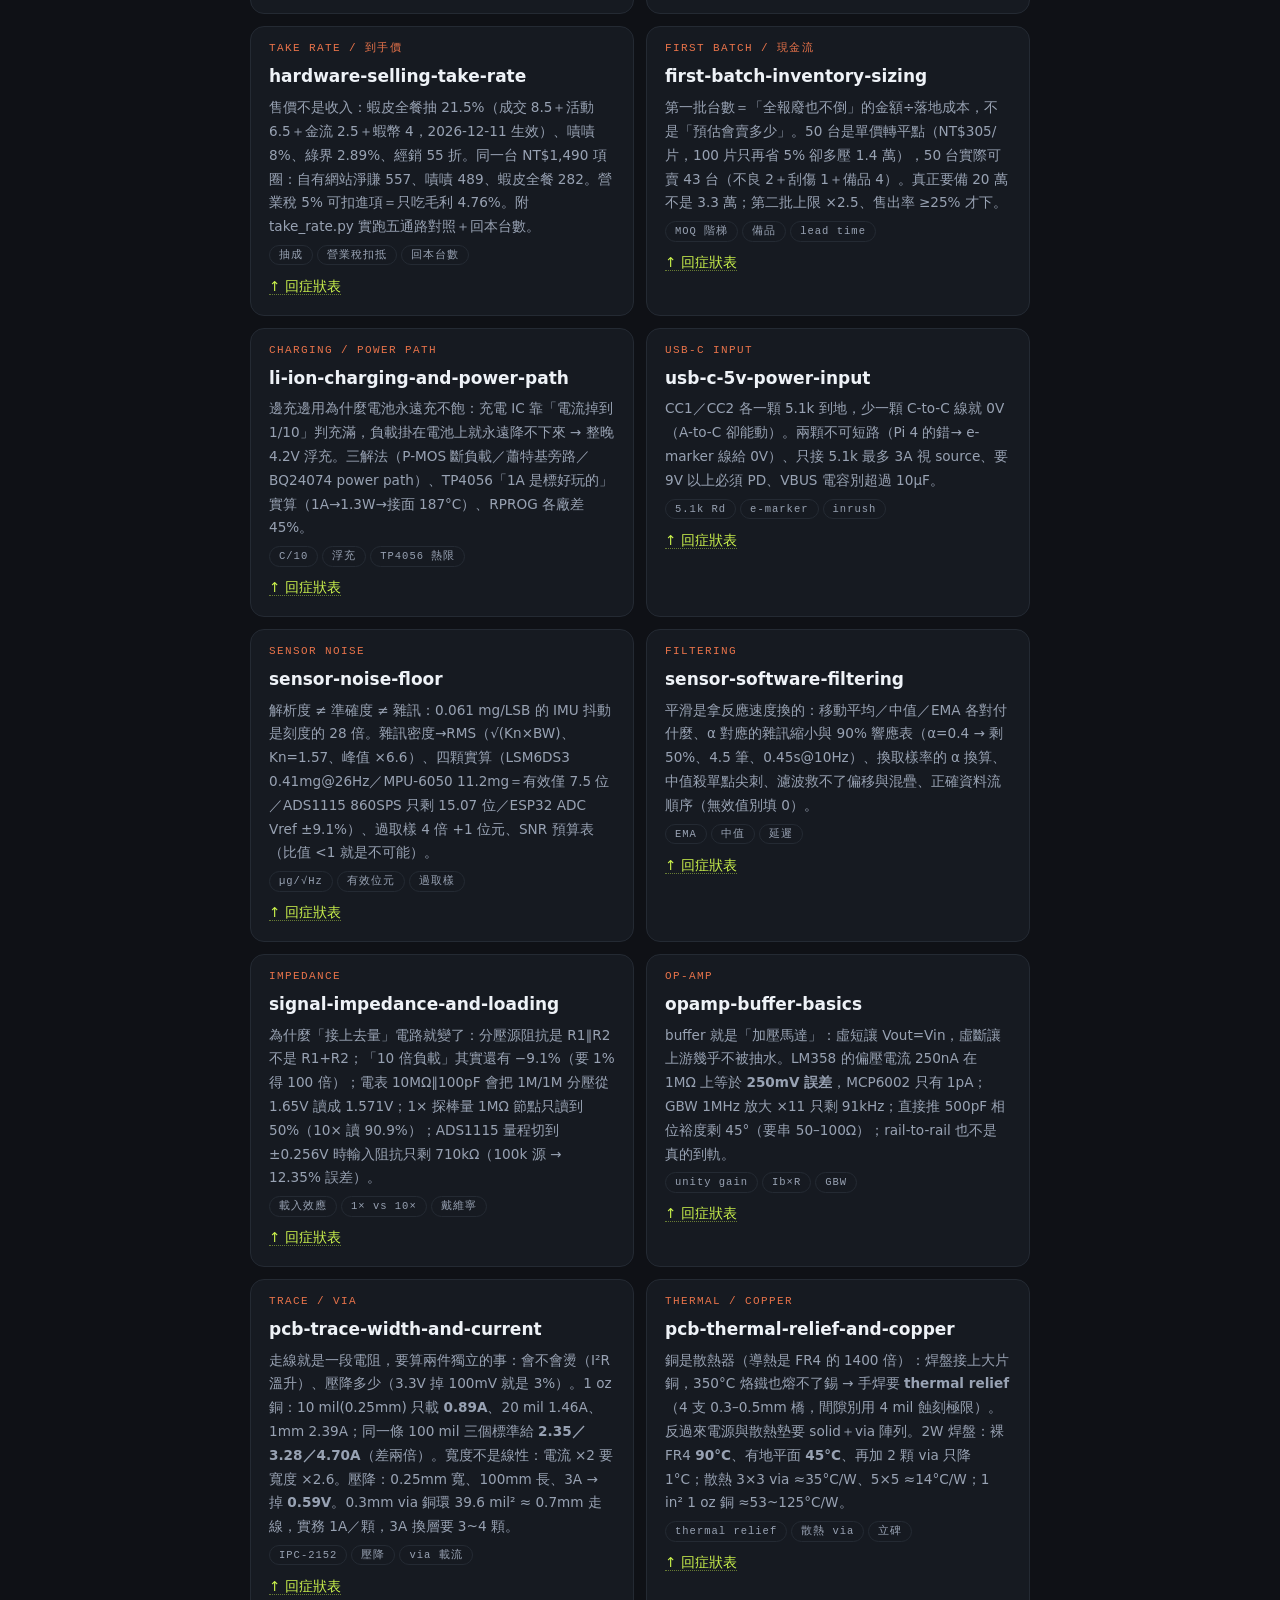
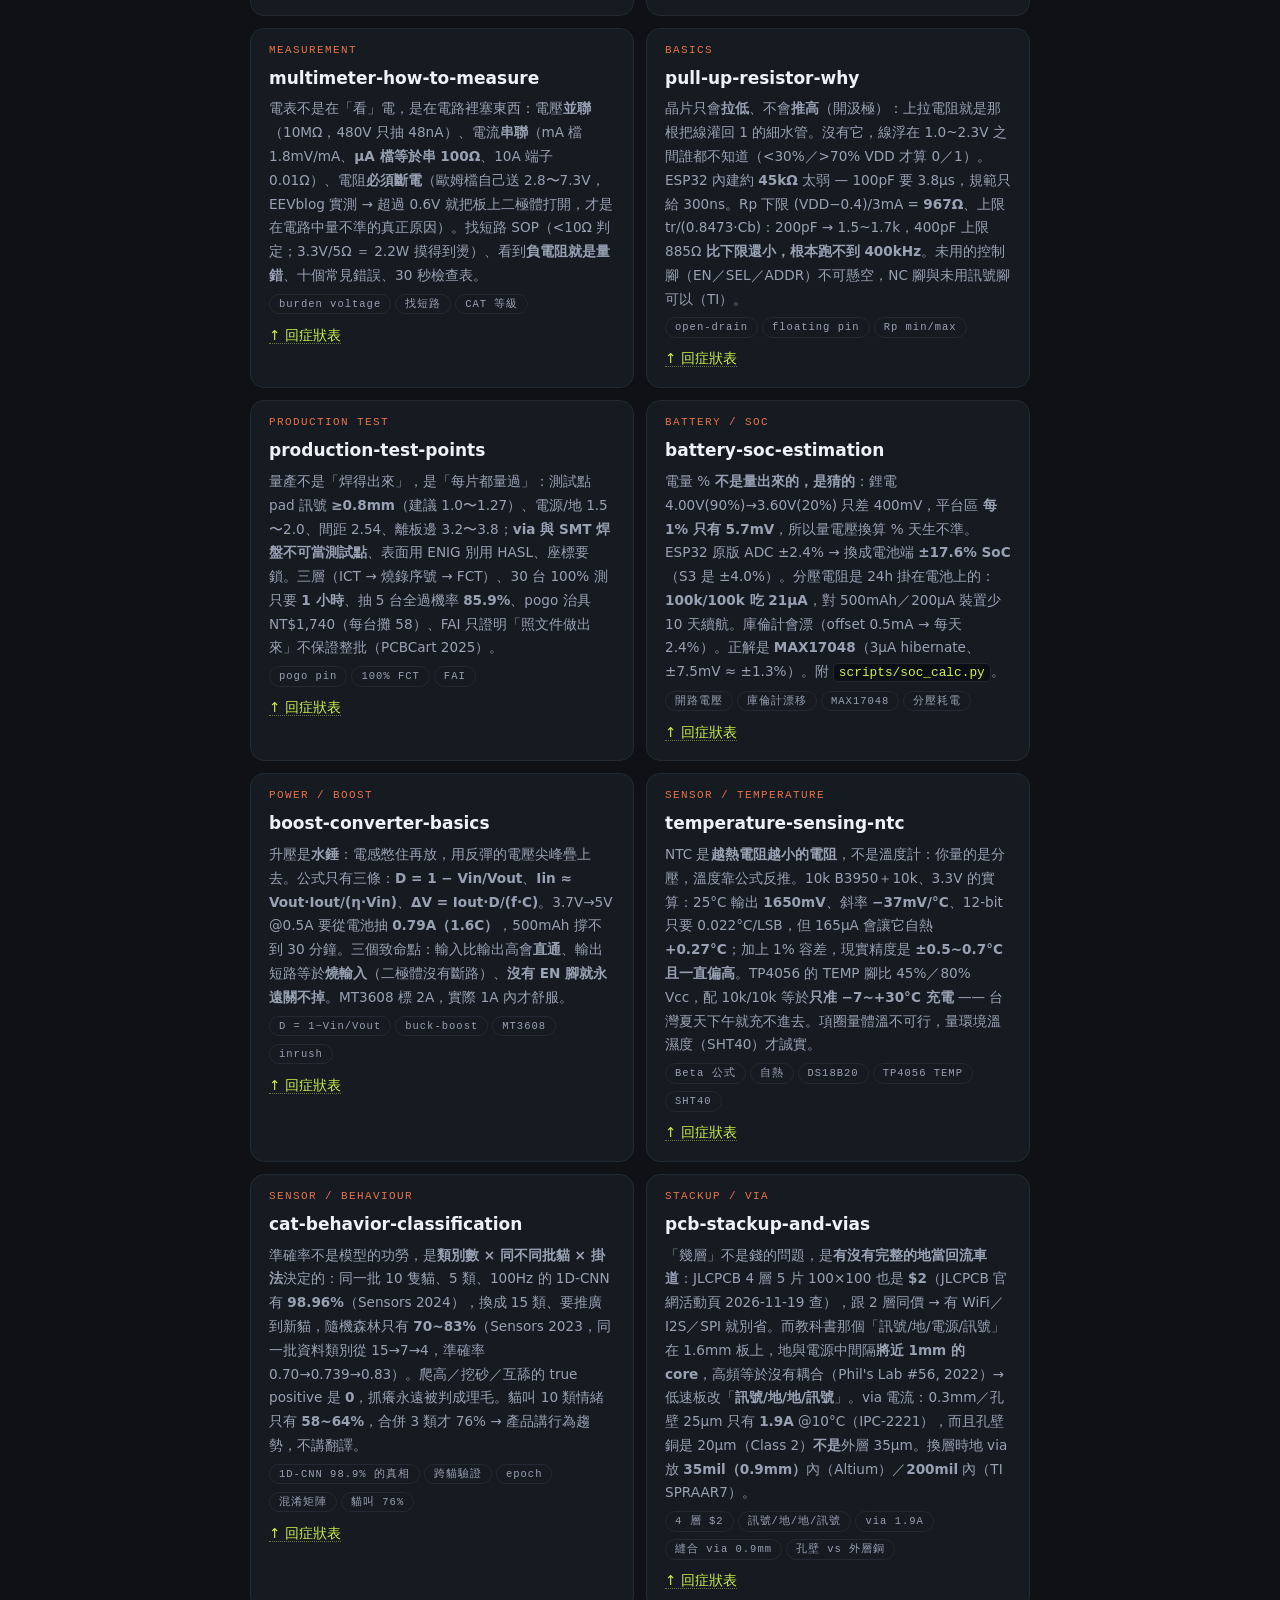
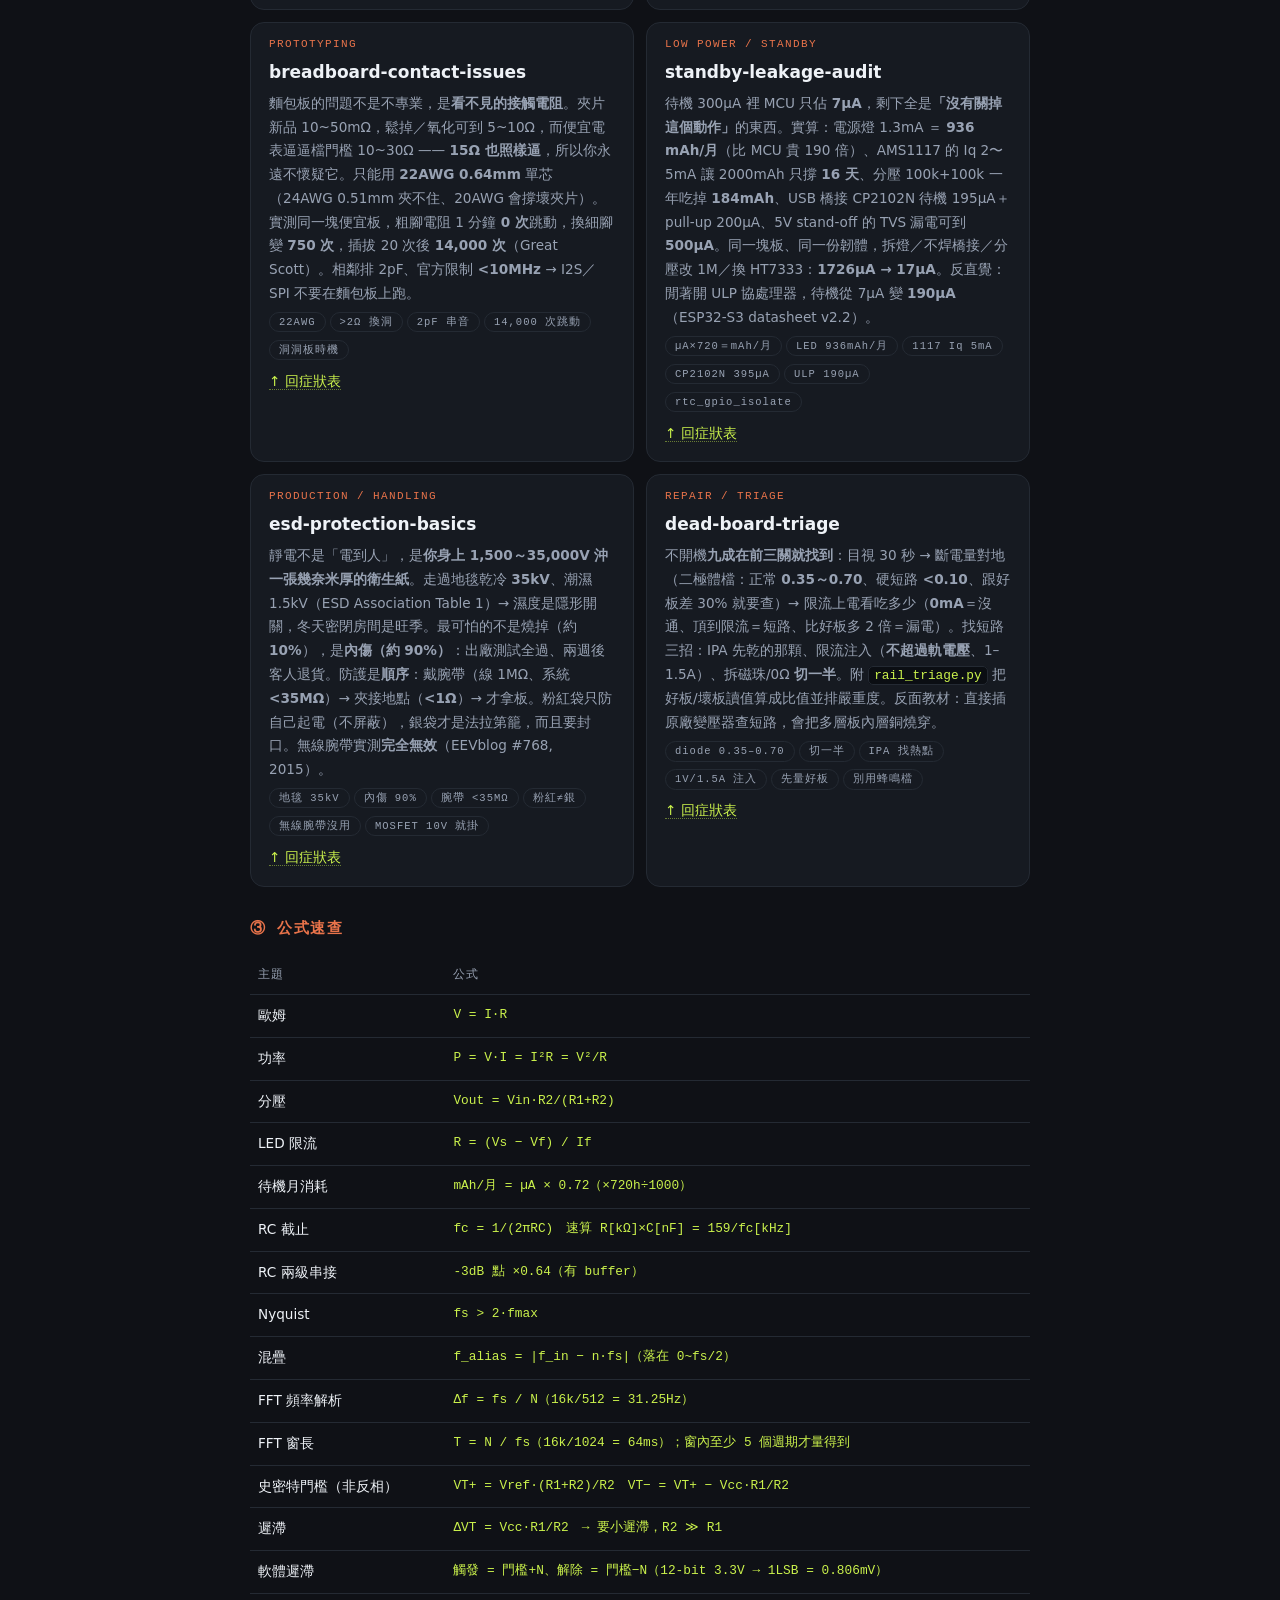
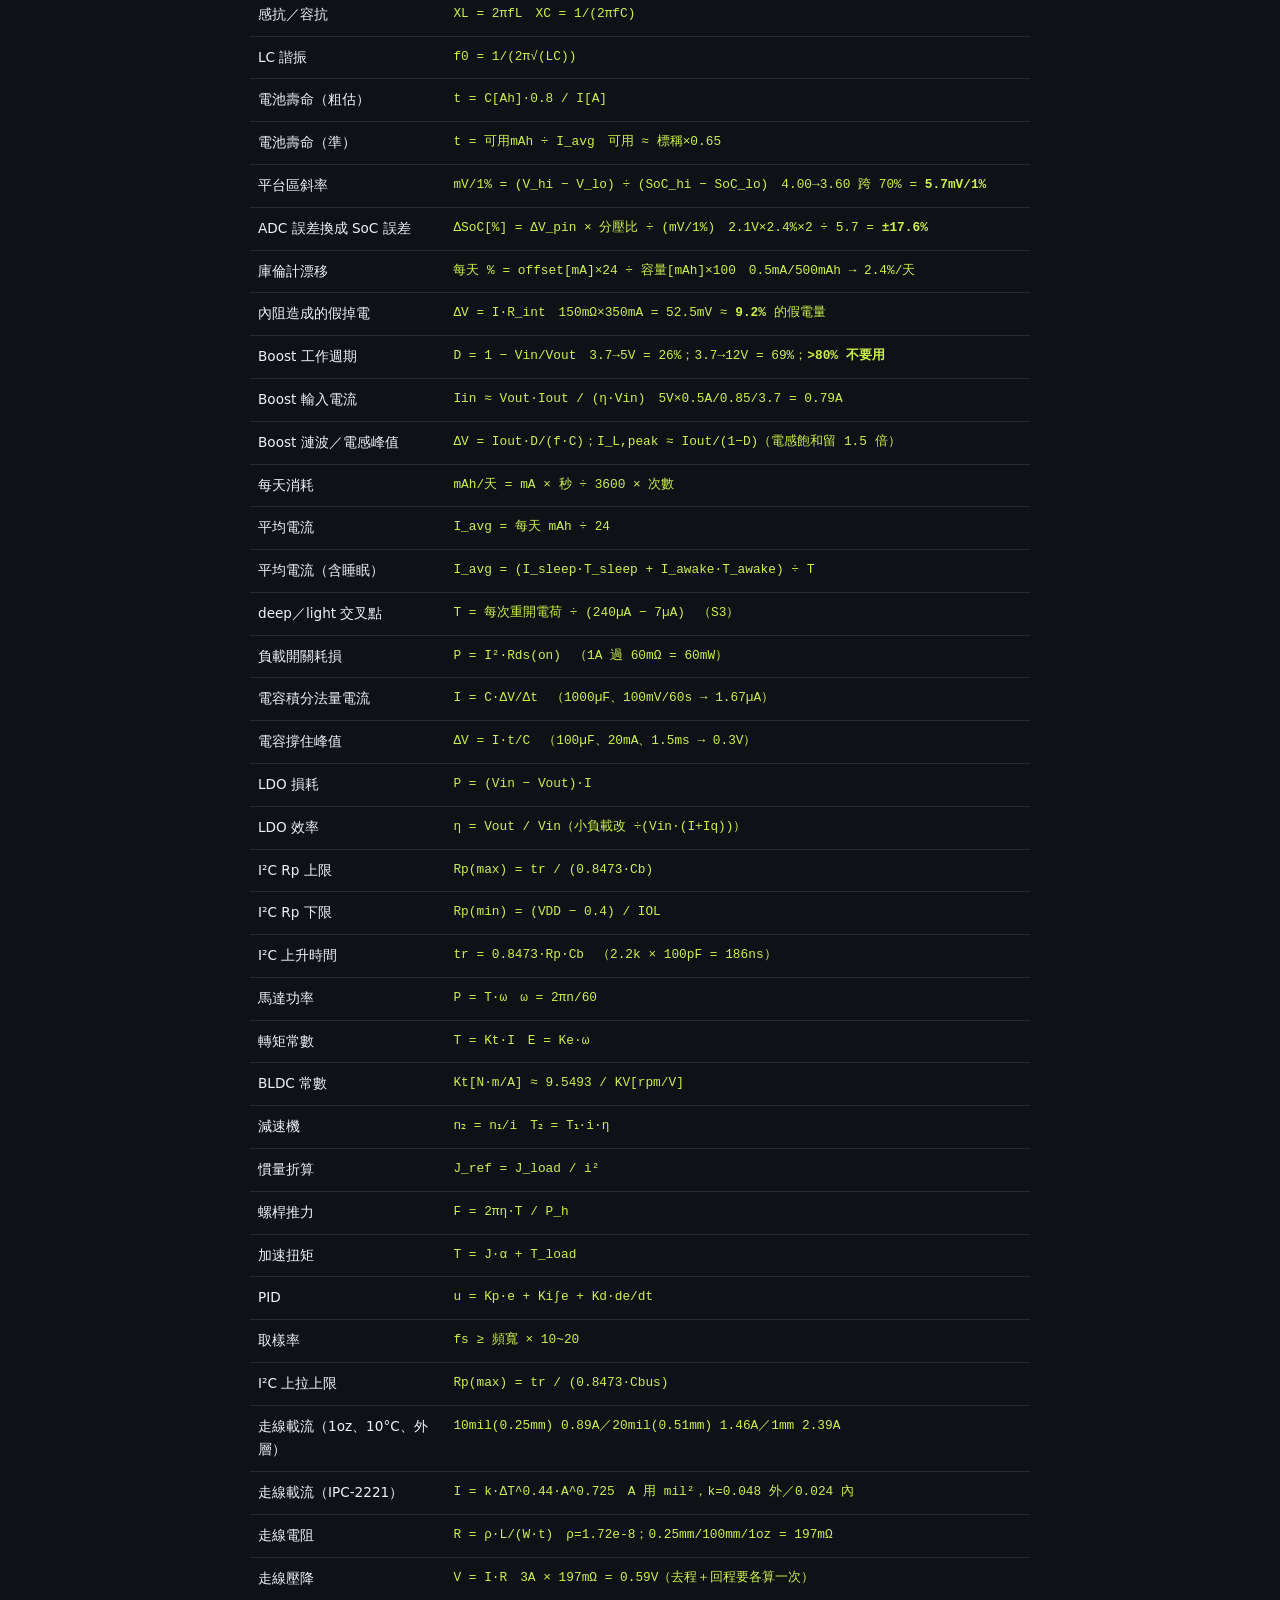
==== commit 7f01681f: "electronics: 新增 power-input-protection（保險絲/防反接/TVS/續流）與 battery-protection-board-bms（保護板跳脫電流實算），46 本" ====
--- a/electronics.html
+++ b/electronics.html
@@ -3,7 +3,7 @@
 <head>
 <meta charset="utf-8">
 <meta name="viewport" content="width=device-width,initial-scale=1">
-<title>電子／機電 四十四本手冊 · 速查索引</title>
+<title>電子／機電 四十六本手冊 · 速查索引</title>
 <meta name="description" content="電子電路、數位邏輯、馬達選型、控制系統、成本與通路 — 一句話找到該用哪本手冊，附公式速查與常用數字">
 <style>
   :root{--bg:#0f1116;--card:#161a21;--line:#242a33;--acc:#e8734a;--lime:#cbf24c;--fg:#eef2f7;--dim:#98a2b3;--mono:ui-monospace,Menlo,monospace}
@@ -58,8 +58,8 @@
 </head>
 <body>
 <div class="wrap">
-  <div class="eb">ELECTRONICS / MECHATRONICS · 2026-11-21</div>
-  <h1>電子電路與機電：四十四本手冊</h1>
+  <div class="eb">ELECTRONICS / MECHATRONICS · 2026-11-23</div>
+  <h1>電子電路與機電：四十六本手冊</h1>
   <p class="lead">先查「症狀」，再翻手冊。全部是 agent 會自動載入的 skill，<b>問一句就會用</b>。</p>
 
   <input id="q" placeholder="搜尋：發燙 / PID / I²C / 扭矩 / 74HC …">
@@ -197,11 +197,17 @@
       <tr><td>行為分類要分幾類、epoch 多長</td><td class="k"><a class="jump" href="#sk-behavior">cat-behavior-classification</a></td></tr>
       <tr><td>貓叫情緒／翻譯貓語可不可行</td><td class="k"><a class="jump" href="#sk-behavior">cat-behavior-classification</a></td></tr>
       <tr><td>模型很準但換一隻貓就爛掉</td><td class="k"><a class="jump" href="#sk-behavior">cat-behavior-classification</a></td></tr>
+      <tr><td>插反燒掉了、怕使用者接反電源</td><td class="k"><a class="jump" href="#sk-protect">power-input-protection</a></td></tr>
+      <tr><td>為什麼要加二極體、TVS 跟齊納差在哪</td><td class="k"><a class="jump" href="#sk-protect">power-input-protection</a></td></tr>
+      <tr><td>保險絲要選幾安培、PTC 會不會夏天亂跳</td><td class="k"><a class="jump" href="#sk-protect">power-input-protection</a></td></tr>
+      <tr><td>繼電器／馬達斷電把電晶體打死</td><td class="k"><a class="jump" href="#sk-protect">power-input-protection</a></td></tr>
+      <tr><td>電池充飽能用、快沒電一動就斷電</td><td class="k"><a class="jump" href="#sk-bms">battery-protection-board-bms</a></td></tr>
+      <tr><td>要不要平衡、2S 保護板是不是 BMS</td><td class="k"><a class="jump" href="#sk-bms">battery-protection-board-bms</a></td></tr>
     </tbody>
   </table>
 
-  <!-- 2 四十四本 -->
-  <h2 id="skills">② 四十四本手冊</h2>
+  <!-- 2 四十六本 -->
+  <h2 id="skills">② 四十六本手冊</h2>
   <div class="grid two">
     <div class="card" id="sk-analog">
       <div class="sub">ANALOG</div>
@@ -280,6 +286,18 @@
       <h3>power-tree-design</h3>
       <p>一顆電池怎麼分軌：四格表、三條硬規則、峰值靠電容、USB＋電池雙電源切換、上電順序、功耗預算範本。</p>
       <div><span class="tag">brownout</span><span class="tag">load switch</span><span class="tag">反灌</span></div>
+    </div>
+    <div class="card" id="sk-protect">
+      <div class="sub">INPUT PROTECTION</div>
+      <h3>power-input-protection</h3>
+      <p>入口三件套各擋一種災難：保險絲擋火（額定 = 工作電流 ÷ 0.75，Littelfuse 2021）、防反接擋插錯、TVS 擋被打到。防反接三選一：並聯二極體（一定要配保險絲，否則二極體燒成短路）、串蕭特基（2A 掉 0.42V = 0.84W、47°C）、P-MOS（IRF5305 0.06Ω → 0.24W，但低電壓 Rds 上升、電池端要用閘極電阻變形版）。TVS 三個電壓：Vstandoff &gt; 工作×1.2、Vclamp &lt; 晶片絕對最大值（SMBJ5.0A：5V／6.4~7.07V／9.2V@65.2A）。續流二極體並在線圈，不在入口。</p>
+      <div><span class="tag">保險絲 ÷0.75</span><span class="tag">P-MOS 防反接</span><span class="tag">TVS 三電壓</span><span class="tag">續流</span></div>
+    </div>
+    <div class="card" id="sk-bms">
+      <div class="sub">BATTERY PCM</div>
+      <h3>battery-protection-board-bms</h3>
+      <p>保護板只是「開關」：過充 4.28V、過放 <b>2.4V</b>（韌體要自己在 3.2V 關機）、過流靠量 MOS 壓降 0.15V → 8205A 兩顆串 50mΩ ＝ <b>3.0A</b> 跳，電池剩 3.0V 時變 <b>2.34A</b>，這就是「充飽能用、快沒電一動就斷」。它不會平衡（2S 也多半不會）、不會擋反接、不會充電。PCM vs BMS 差異表＋驗收四步。</p>
+      <div><span class="tag">DW01</span><span class="tag">8205A</span><span class="tag">跳脫電流實算</span><span class="tag">PCM≠BMS</span></div>
     </div>
     <div class="card" id="sk-decoup">
       <div class="sub">DECOUPLING</div>
@@ -592,6 +610,12 @@
       <tr><td>注入查短路</td><td class="k">電壓 ≤ 軌標稱（芯軌 0.8–1.0V）、限流 1–1.5A；熱風拆件 380–400°C</td></tr>
       <tr><td>行為分類 baseline</td><td class="k">全猜最多數類的準確率 = 該類佔比　「睡」佔 28~53% → 先打敗這個才算有做事</td></tr>
       <tr><td>準確率的兩個乘數</td><td class="k">同批貓訓練/測試虛胖 <b>10~20 個百分點</b>；類別 4→15 類掉 <b>13 個百分點</b>（Smit 2023）</td></tr>
+      <tr><td>保險絲額定</td><td class="k">I_rated = I_工作 ÷ <b>0.75</b>（25°C，Littelfuse Fuseology 2021）；2.25A → 3A</td></tr>
+      <tr><td>PTC 溫度降額</td><td class="k">Ihold 在 +80°C 只剩 <b>50%</b>、−20°C 變 130%（Eaton TN 11055）；Itrip ≈ 2×Ihold</td></tr>
+      <tr><td>TVS 選法</td><td class="k">Vstandoff &gt; 最高電壓×1.2；Vclamp &lt; 晶片絕對最大值（SMBJ5.0A：9.2V@65.2A、600W）</td></tr>
+      <tr><td>防反接損耗</td><td class="k">串蕭特基 0.42V×2A = <b>0.84W</b>；P-MOS 0.06Ω×2A² = <b>0.24W</b>；3.7V 系統掉 0.42V = 11%</td></tr>
+      <tr><td>續流尖峰</td><td class="k">V = L·di/dt　100mH、100mA、1µs → 10,000V（計算值，實測受寄生電容限制）</td></tr>
+      <tr><td>保護板跳脫電流</td><td class="k">I_trip = 0.15V ÷ (2×Rds_on)　50mΩ → <b>3.0A</b>；Vgs 掉到 2.5V（64mΩ）→ 2.34A</td></tr>
     </tbody>
   </table>
 
@@ -628,6 +652,9 @@
       <tr><td>量測儀器撐峰值</td><td class="k">並 100µF → 20mA 可撐 1.5ms（掉 0.3V）</td></tr>
       <tr><td>峰值電容（1ms 掉 0.3V）</td><td class="k">100µF→30mA　470µF→141mA　1000µF→300mA</td></tr>
       <tr><td>馬達／繼電器</td><td class="k">獨立 100µF + 飛輪二極體</td></tr>
+      <tr><td>TVS 反應 vs 其他</td><td class="k">TVS ps 級（首選）／齊納快但功率小（不是突波保護）／MOV ns 級但會老化（常串溫度保險絲）／GDT 太慢、只給高壓</td></tr>
+      <tr><td>P-MOS 防反接門檻</td><td class="k">Vgs 上限 ±20V；電源 &gt;12V 要加電阻＋齊納；電池端不能用「電源版」電路（實測會一直跳保險絲）</td></tr>
+      <tr><td>電池保護板數字</td><td class="k">過充 4.28V／釋放 4.08V；過放 2.40V／釋放 3.00V；過流 0.15V；短路 1.30V；自耗 3µA（DW01）</td></tr>
       <tr><td>PWM 頻率</td><td class="k">&gt; 20kHz（避開人耳）</td></tr>
       <tr><td>取樣率</td><td class="k">電流 10–20kHz／速度 1–2kHz／位置 100–500Hz</td></tr>
       <tr><td>編碼器</td><td class="k">360 CPR × 4 = 1440 counts/rev ≈ 0.25°</td></tr>
@@ -837,7 +864,7 @@
 
   <div class="foot">
     <a href="/">← 回總入口</a><br>
-    最後更新 2026-11-22 · 四十四本手冊由 Hermes Agent 小威工程師 維護
+    最後更新 2026-11-23 · 四十六本手冊由 Hermes Agent 小威工程師 維護
   </div>
 </div>
 <div id="toast"></div>
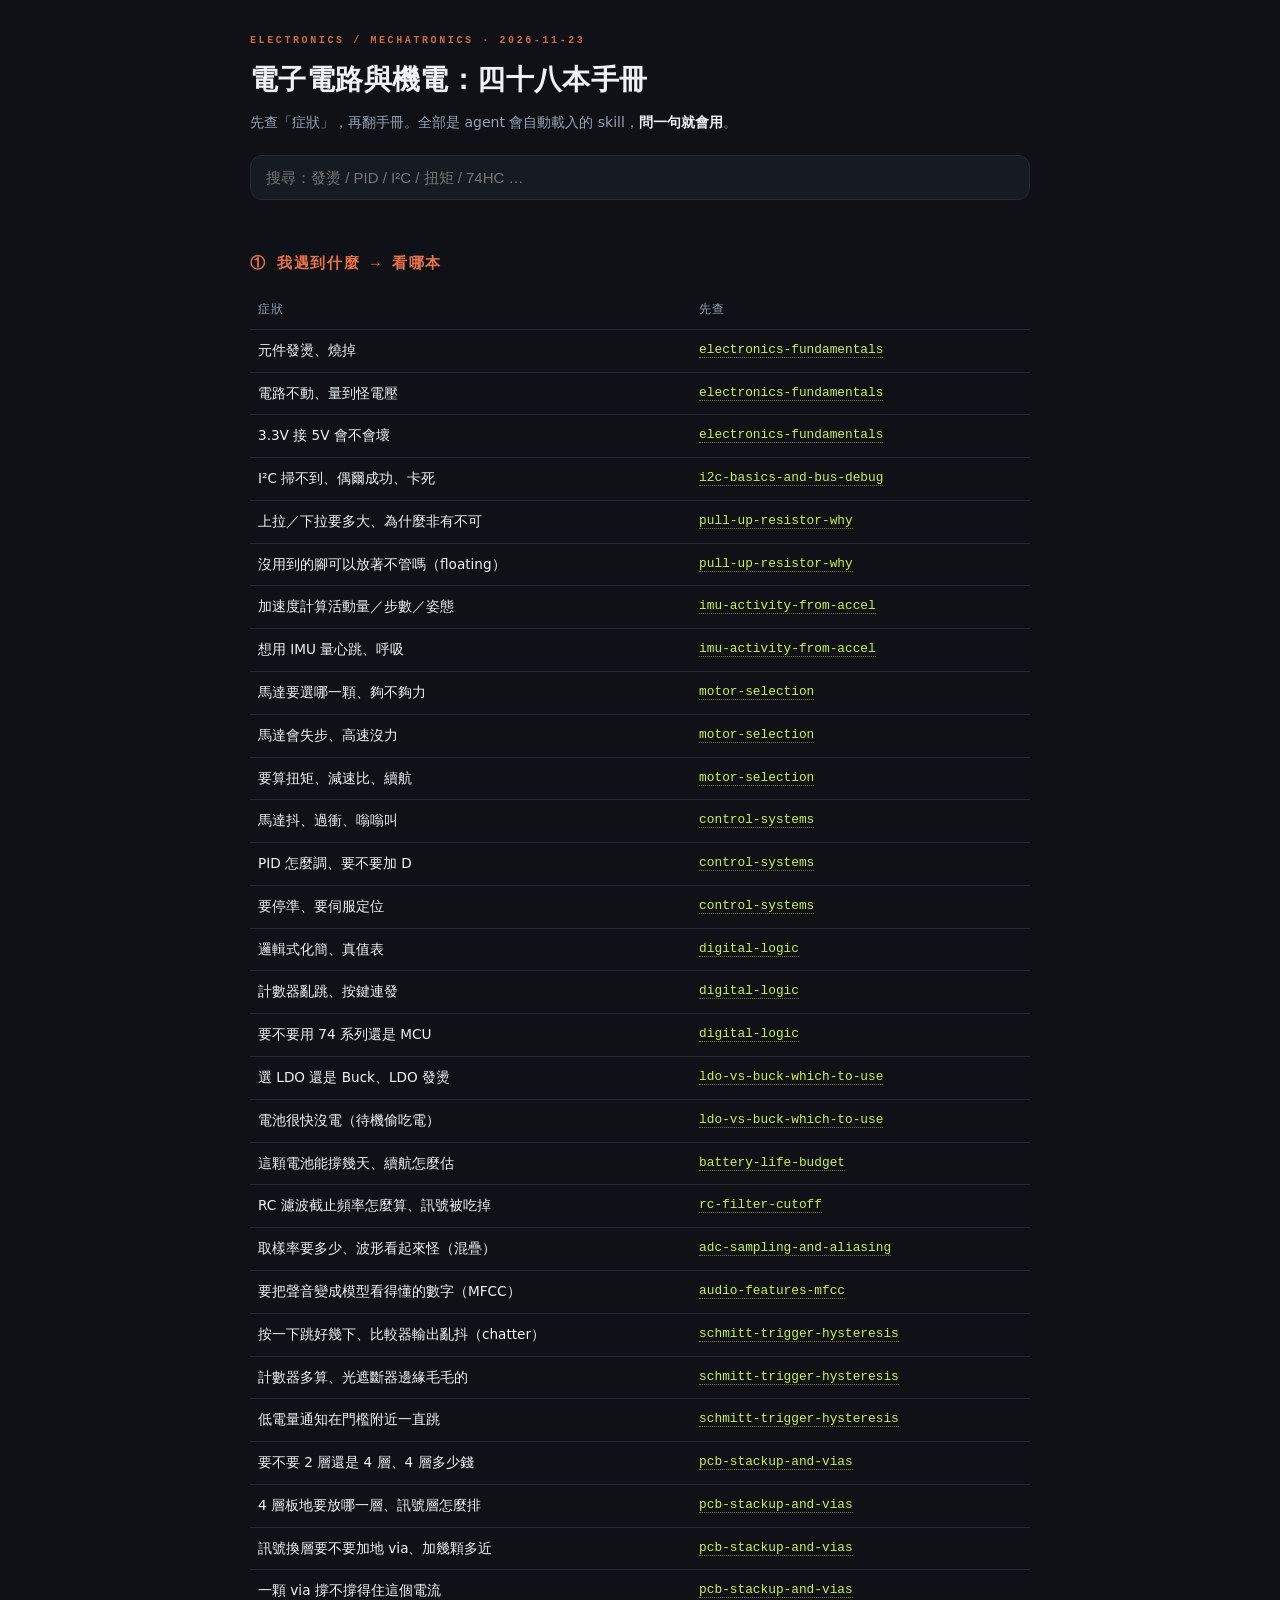
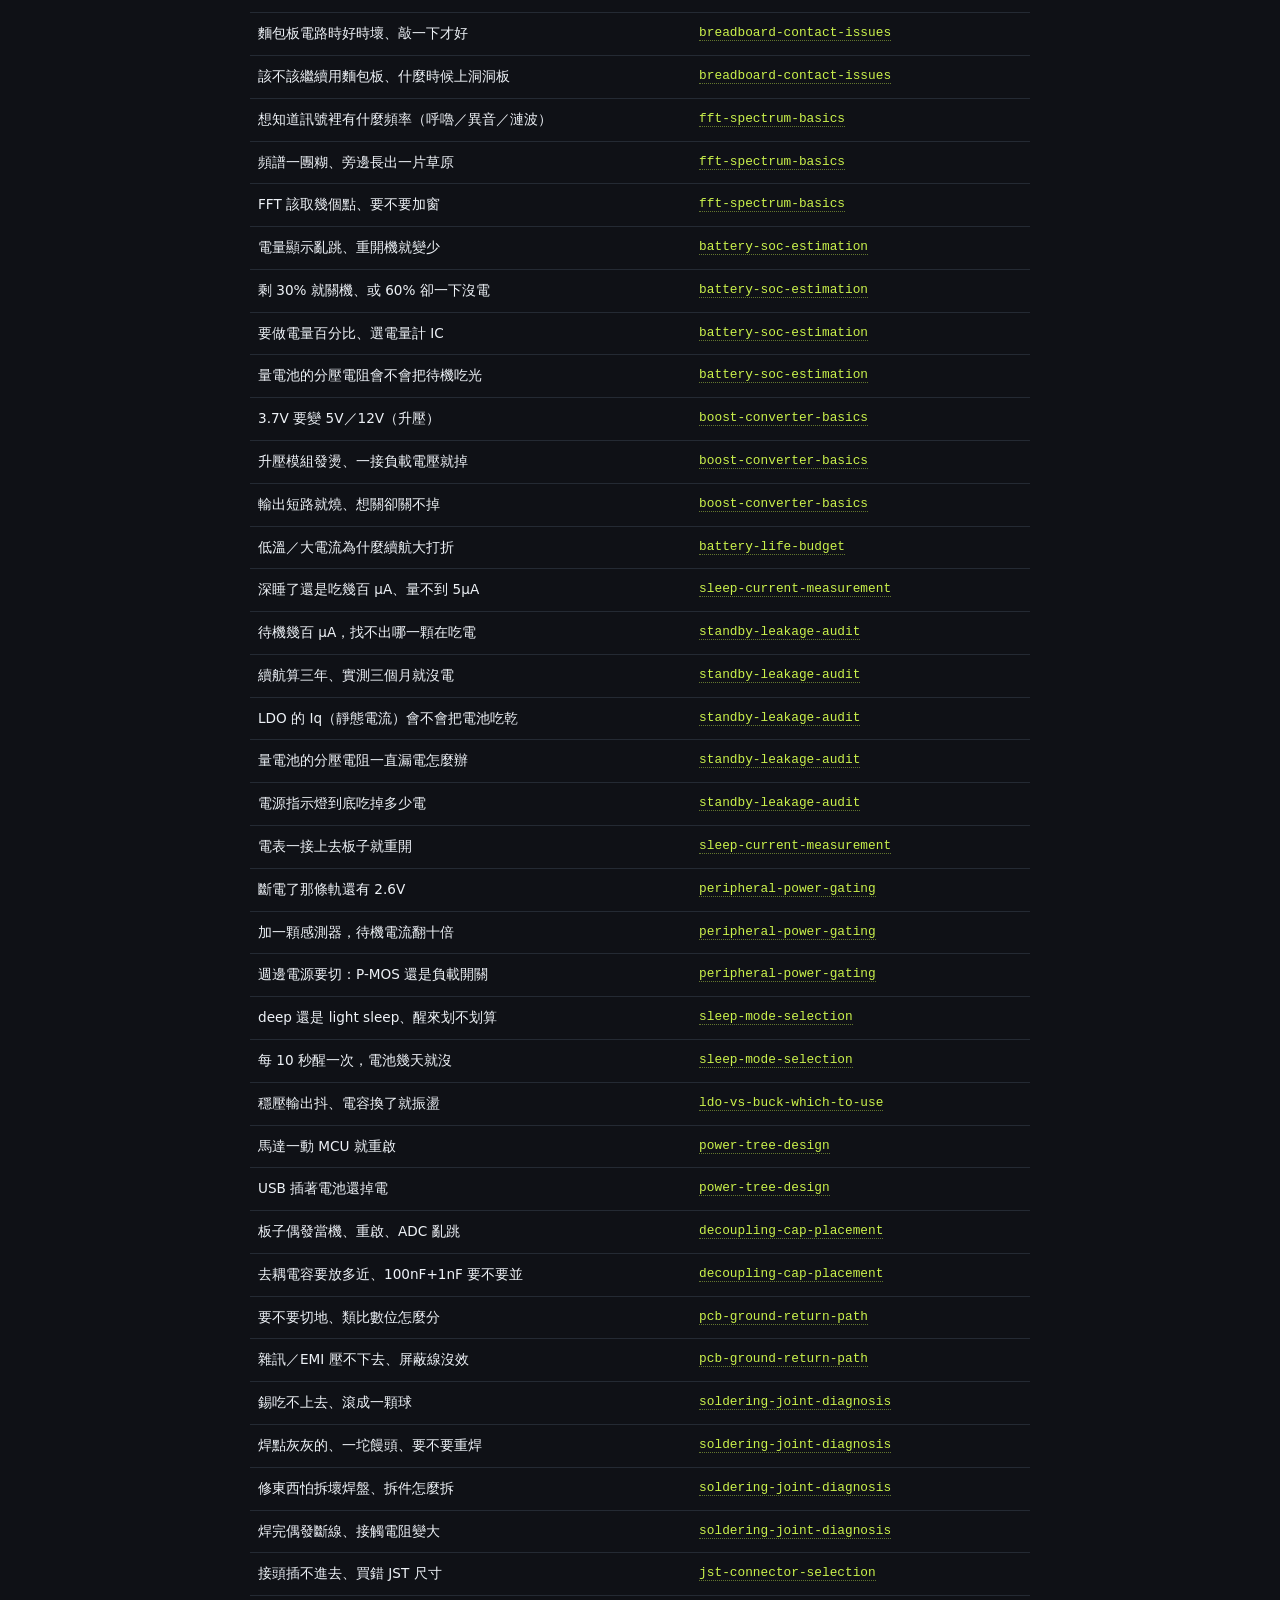
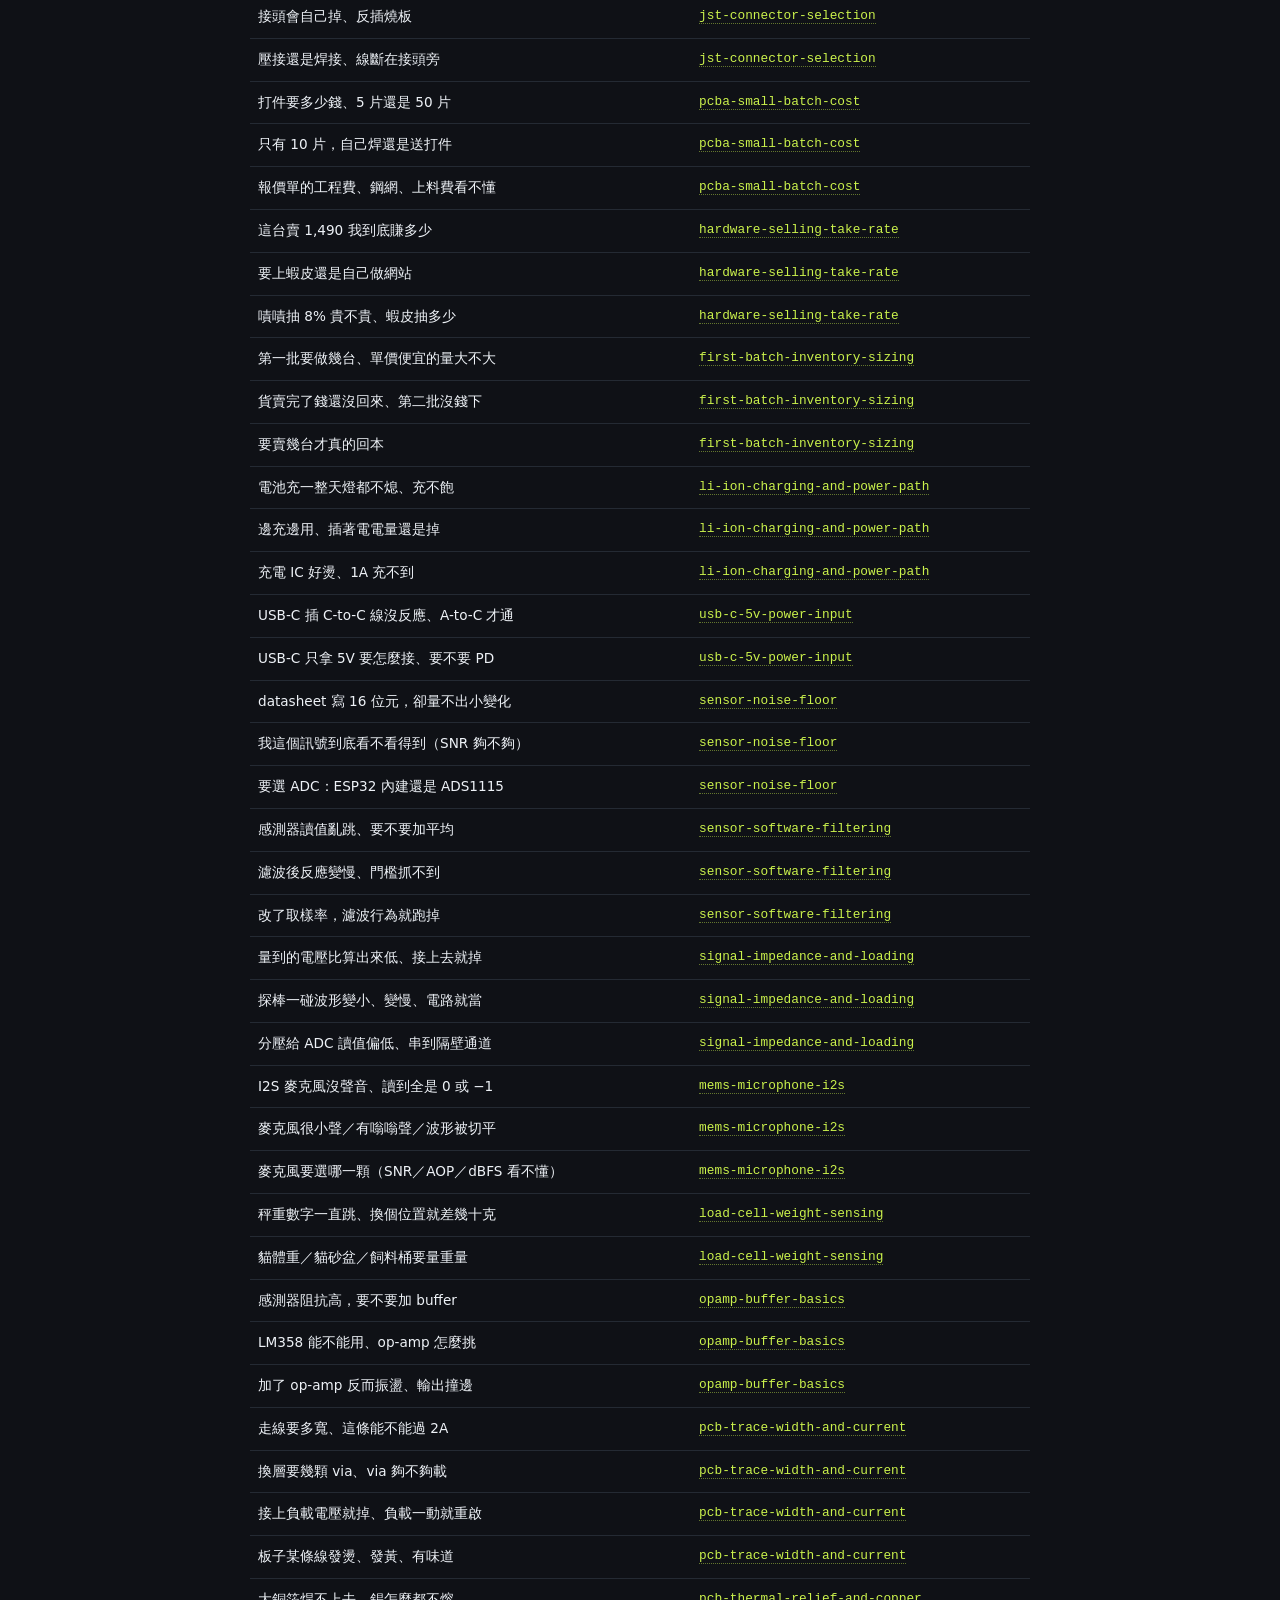
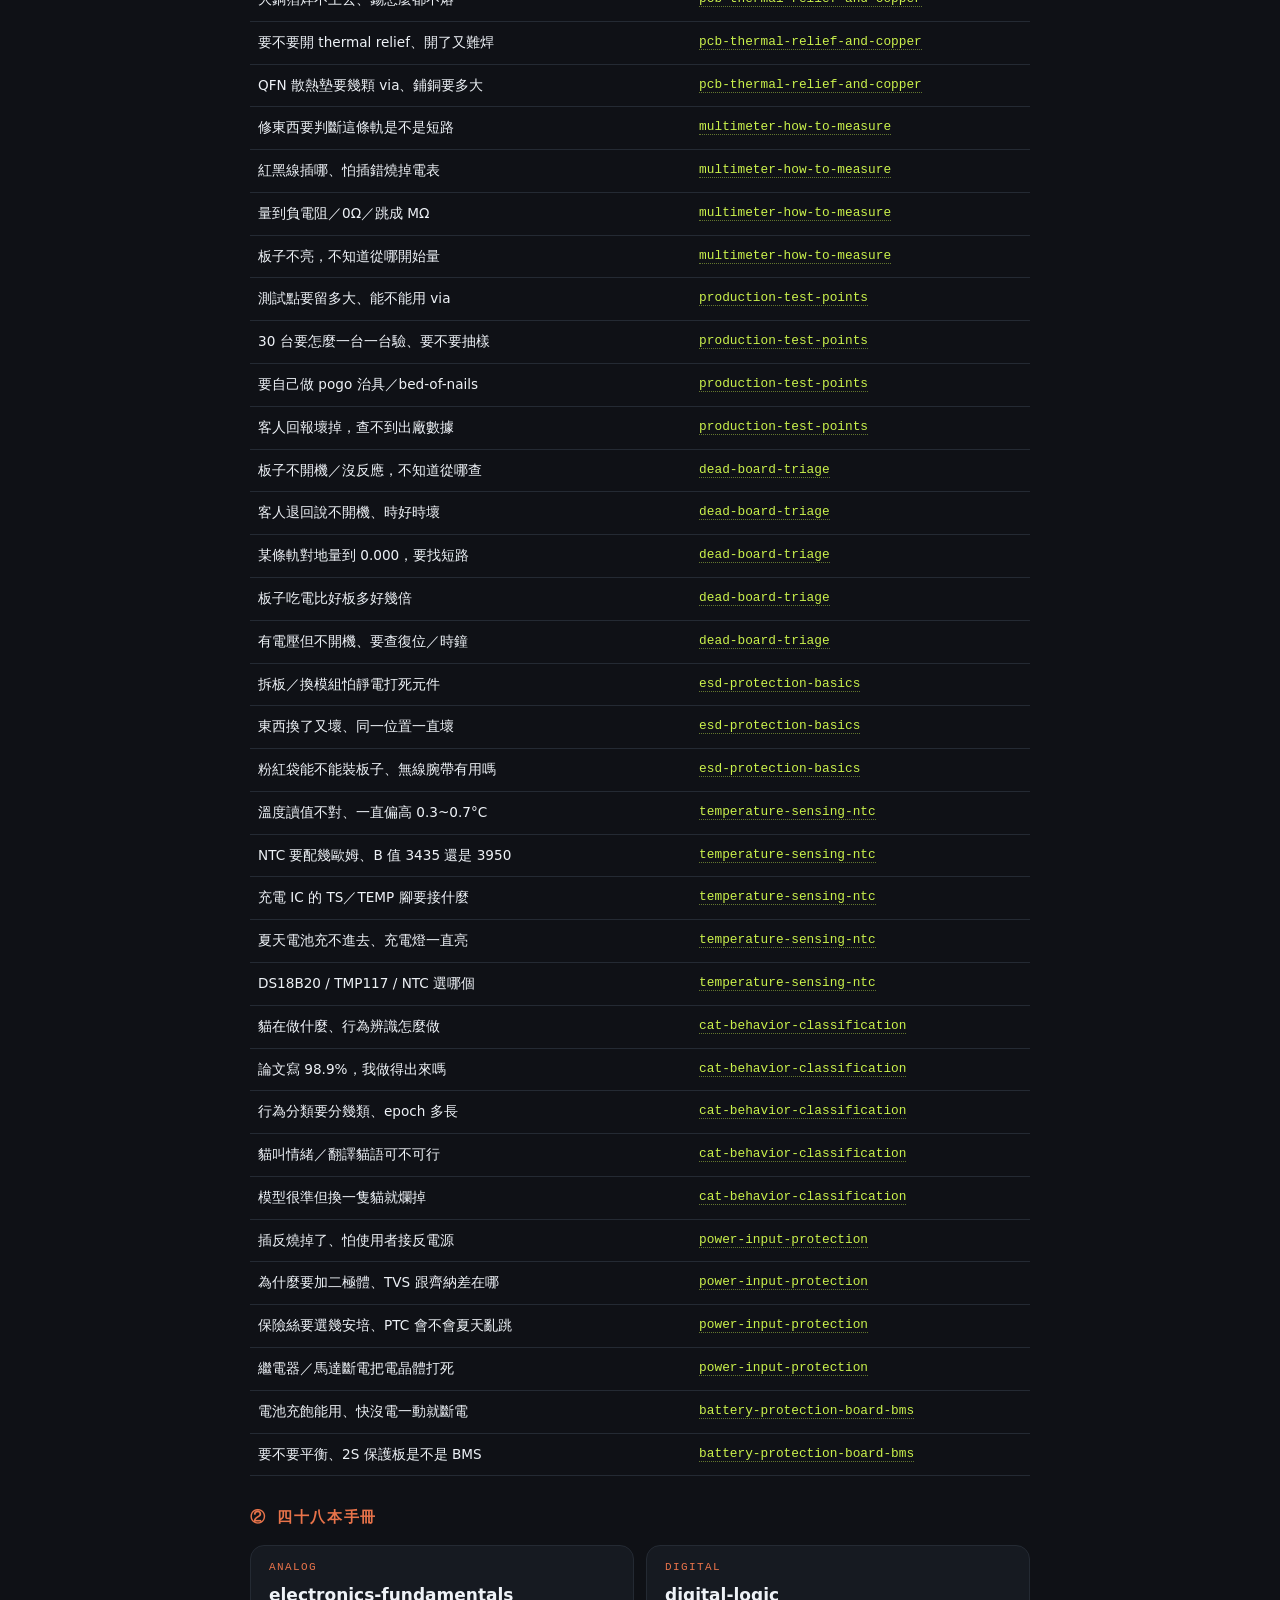
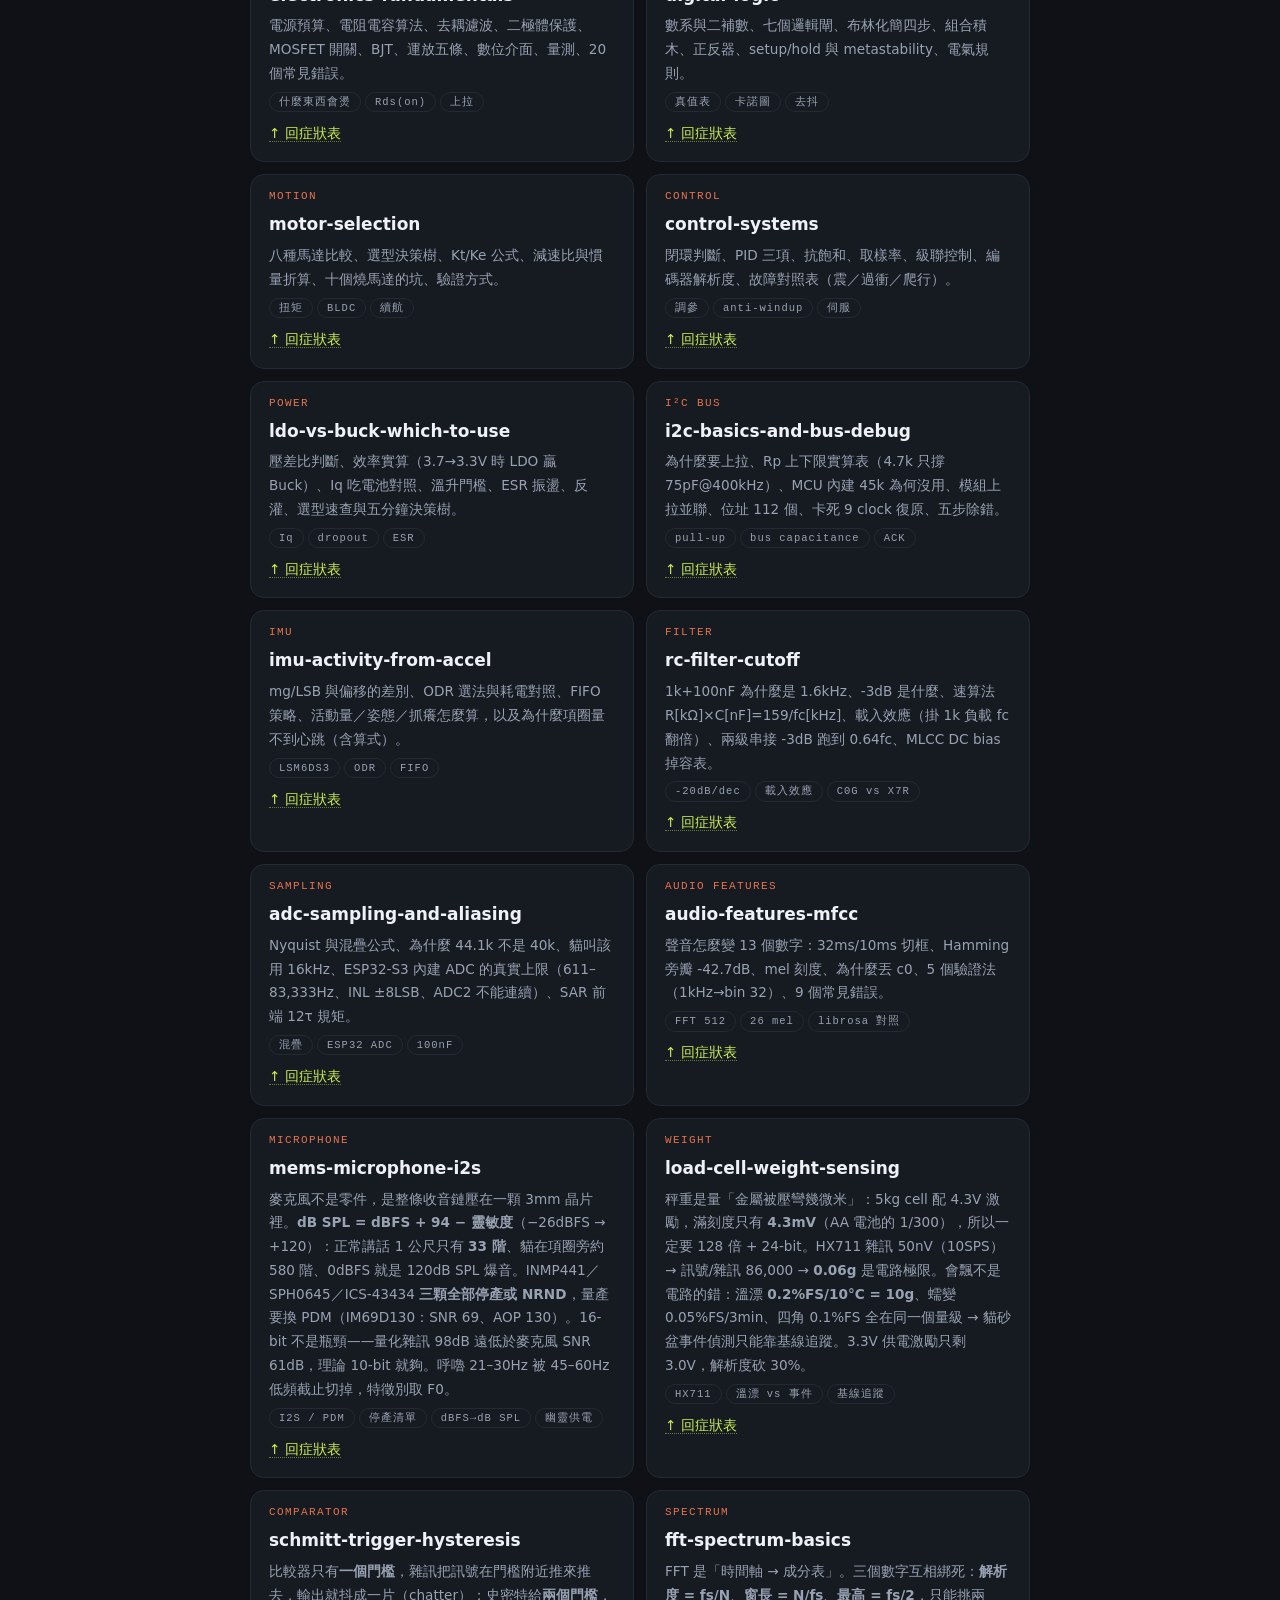
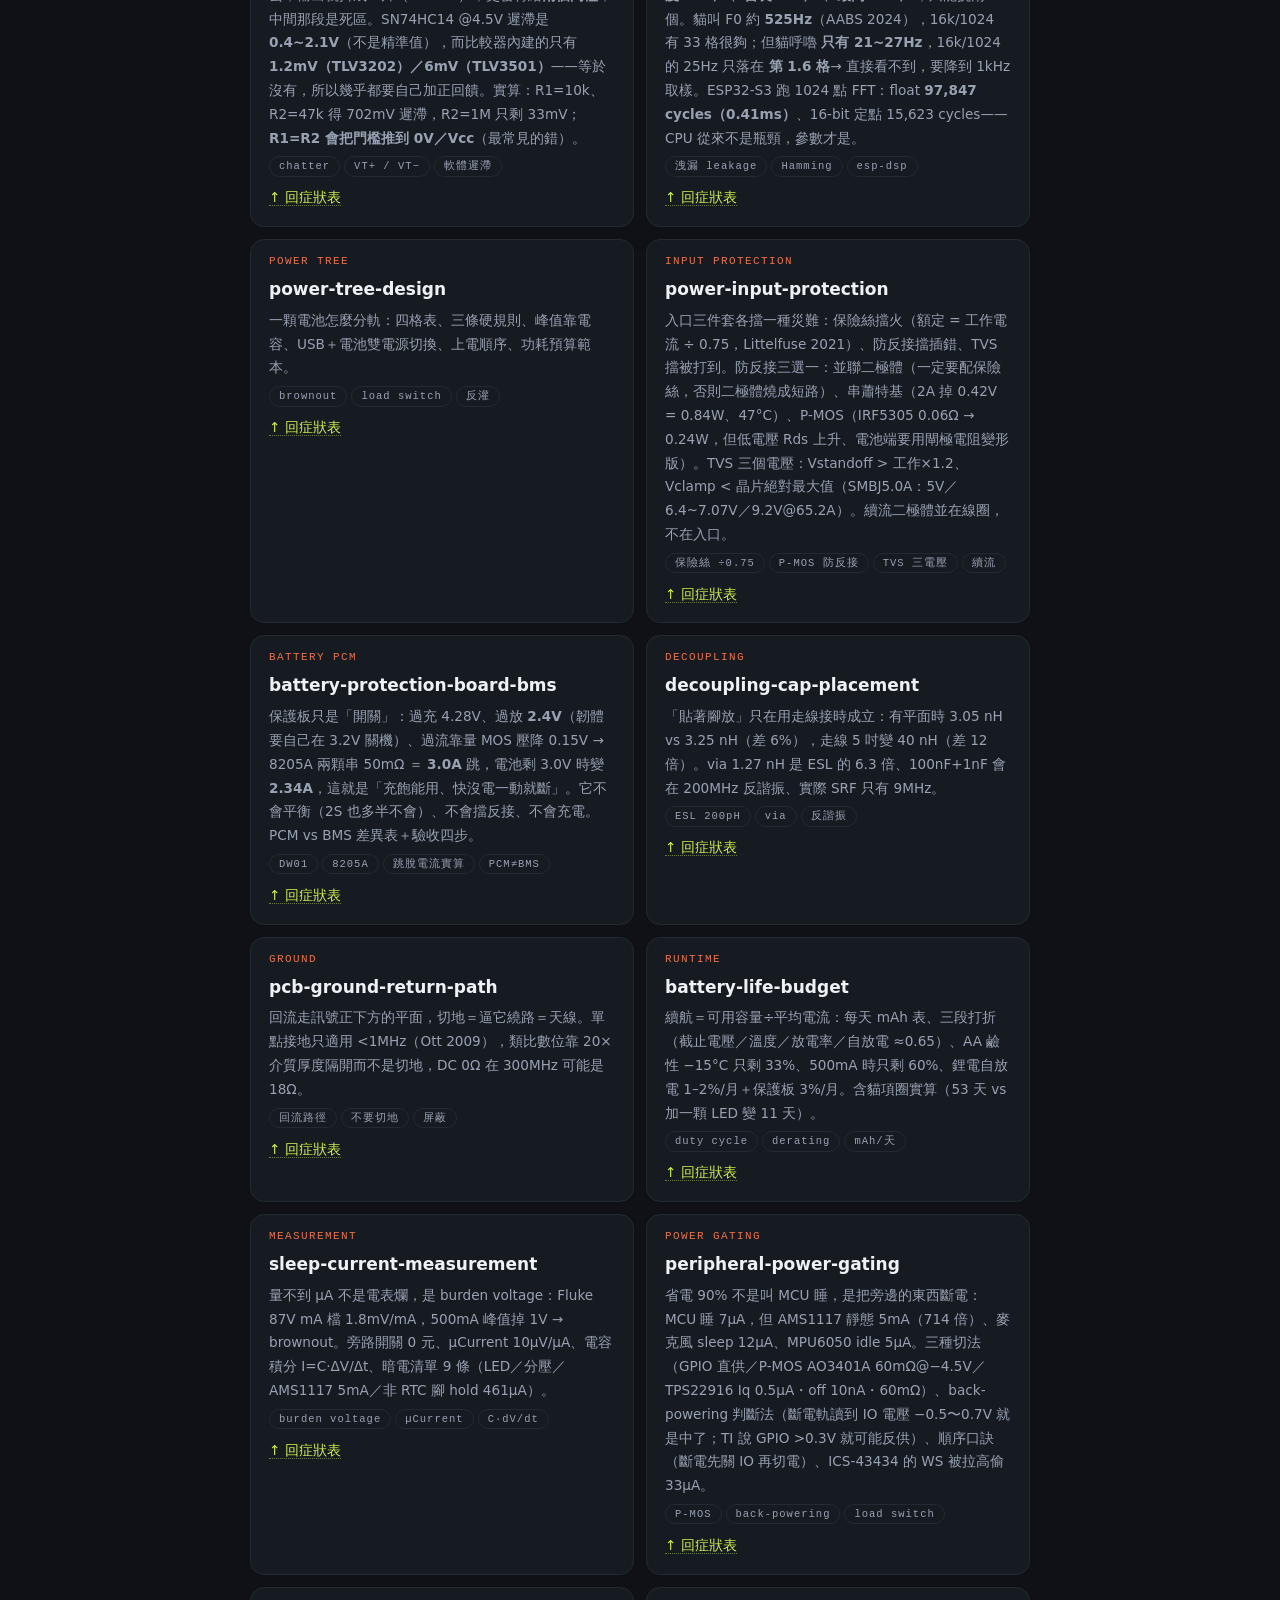
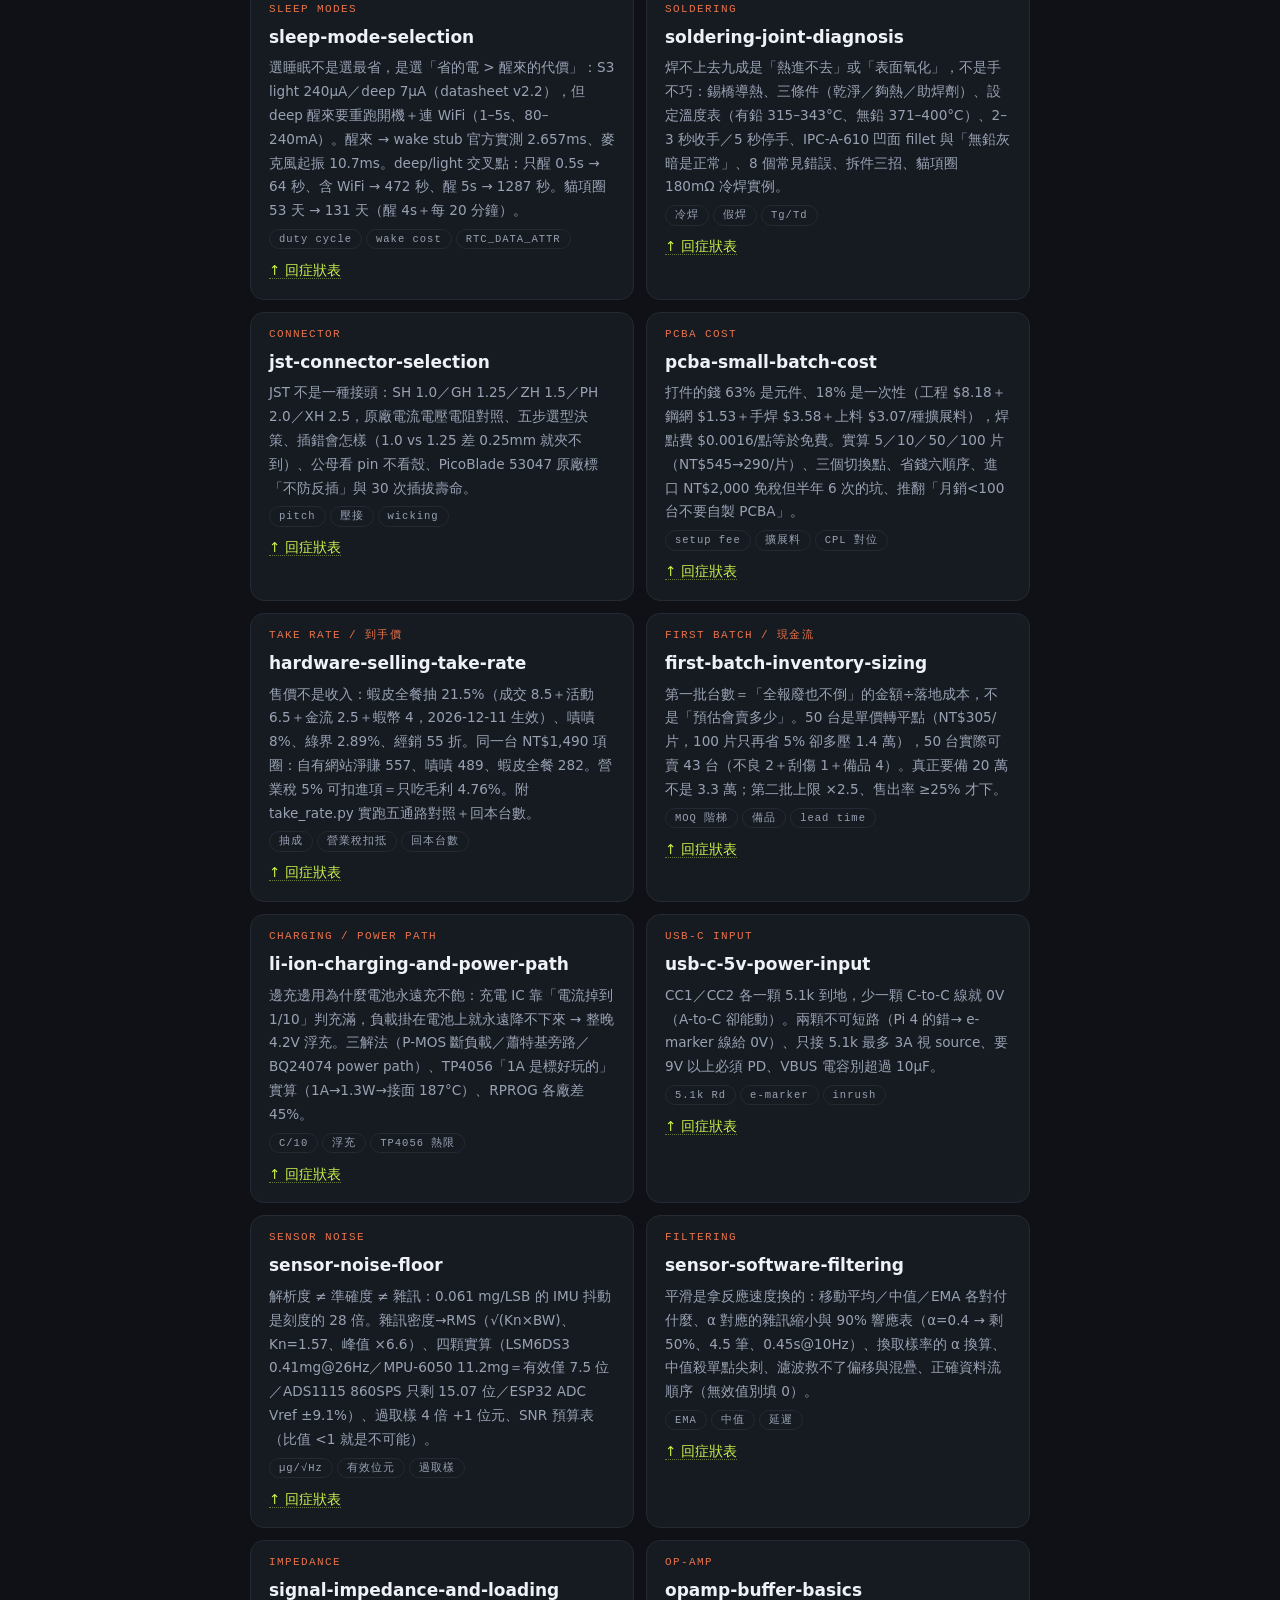
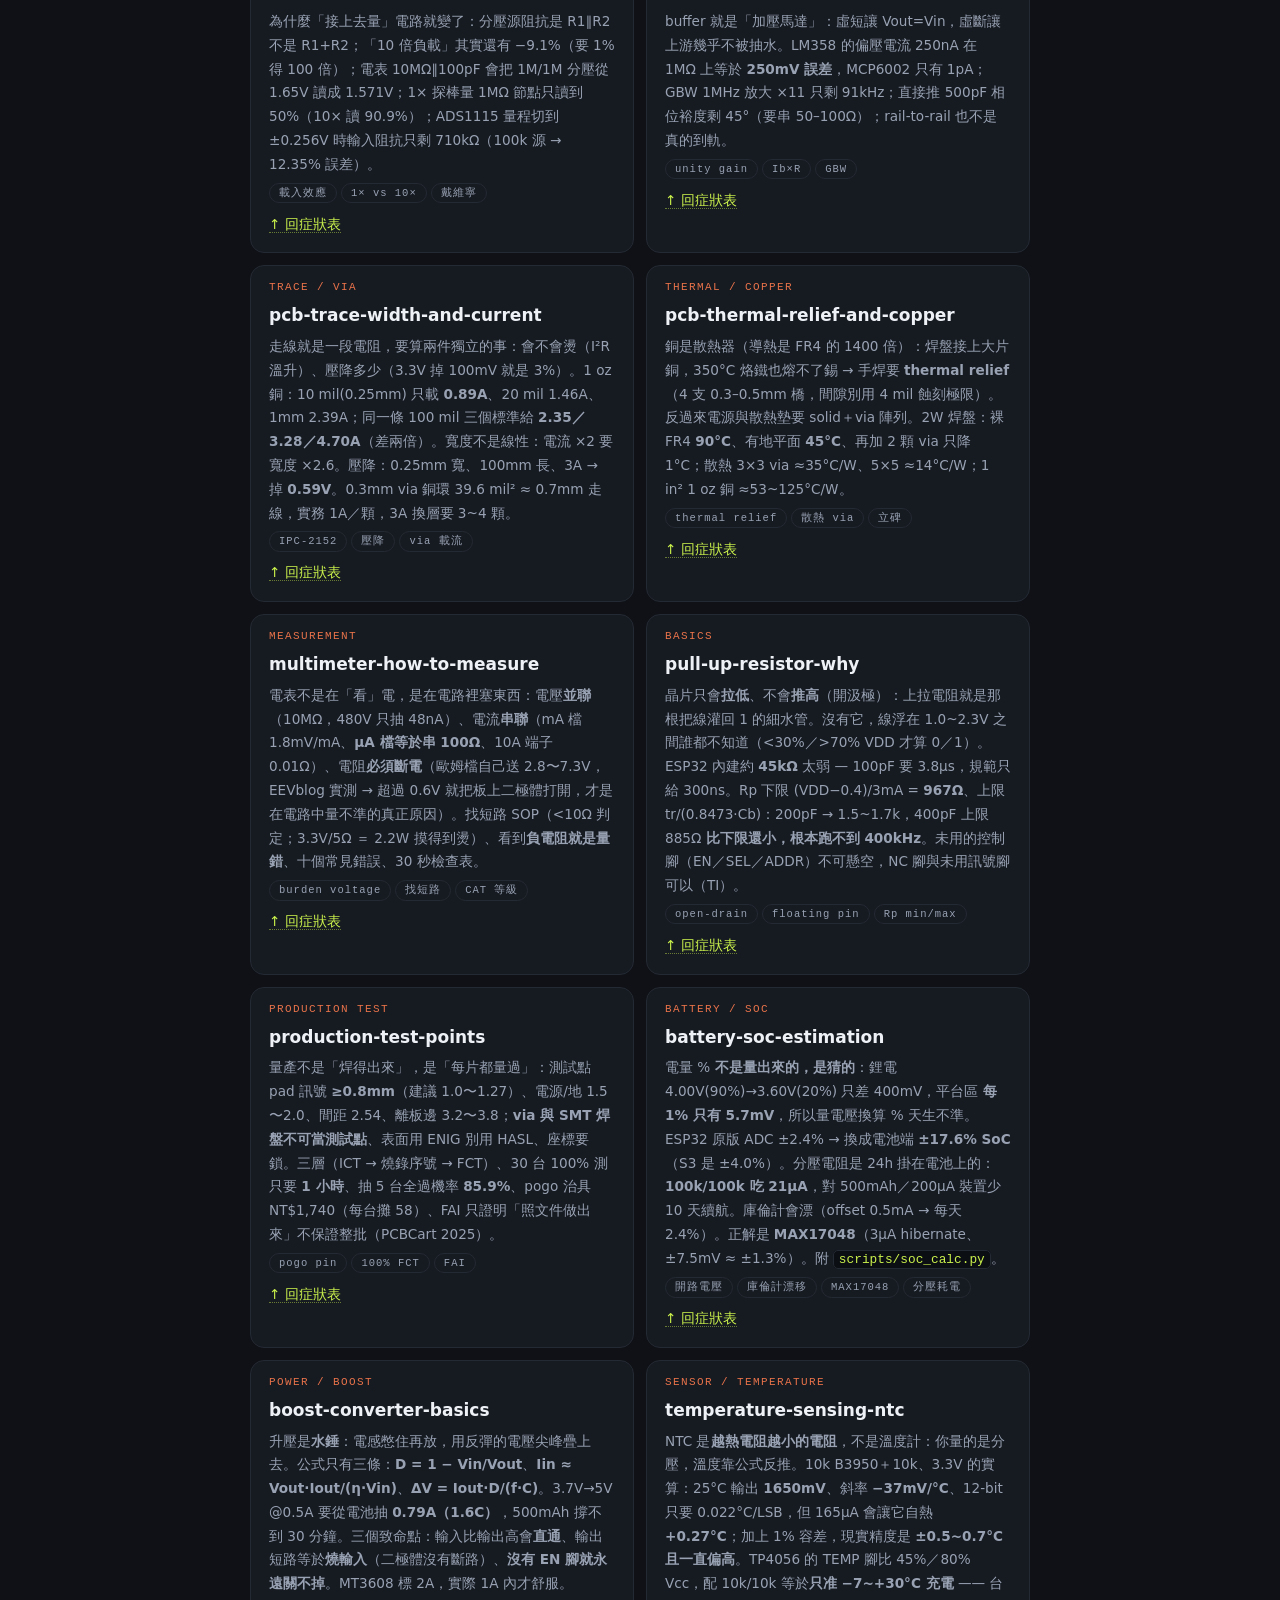
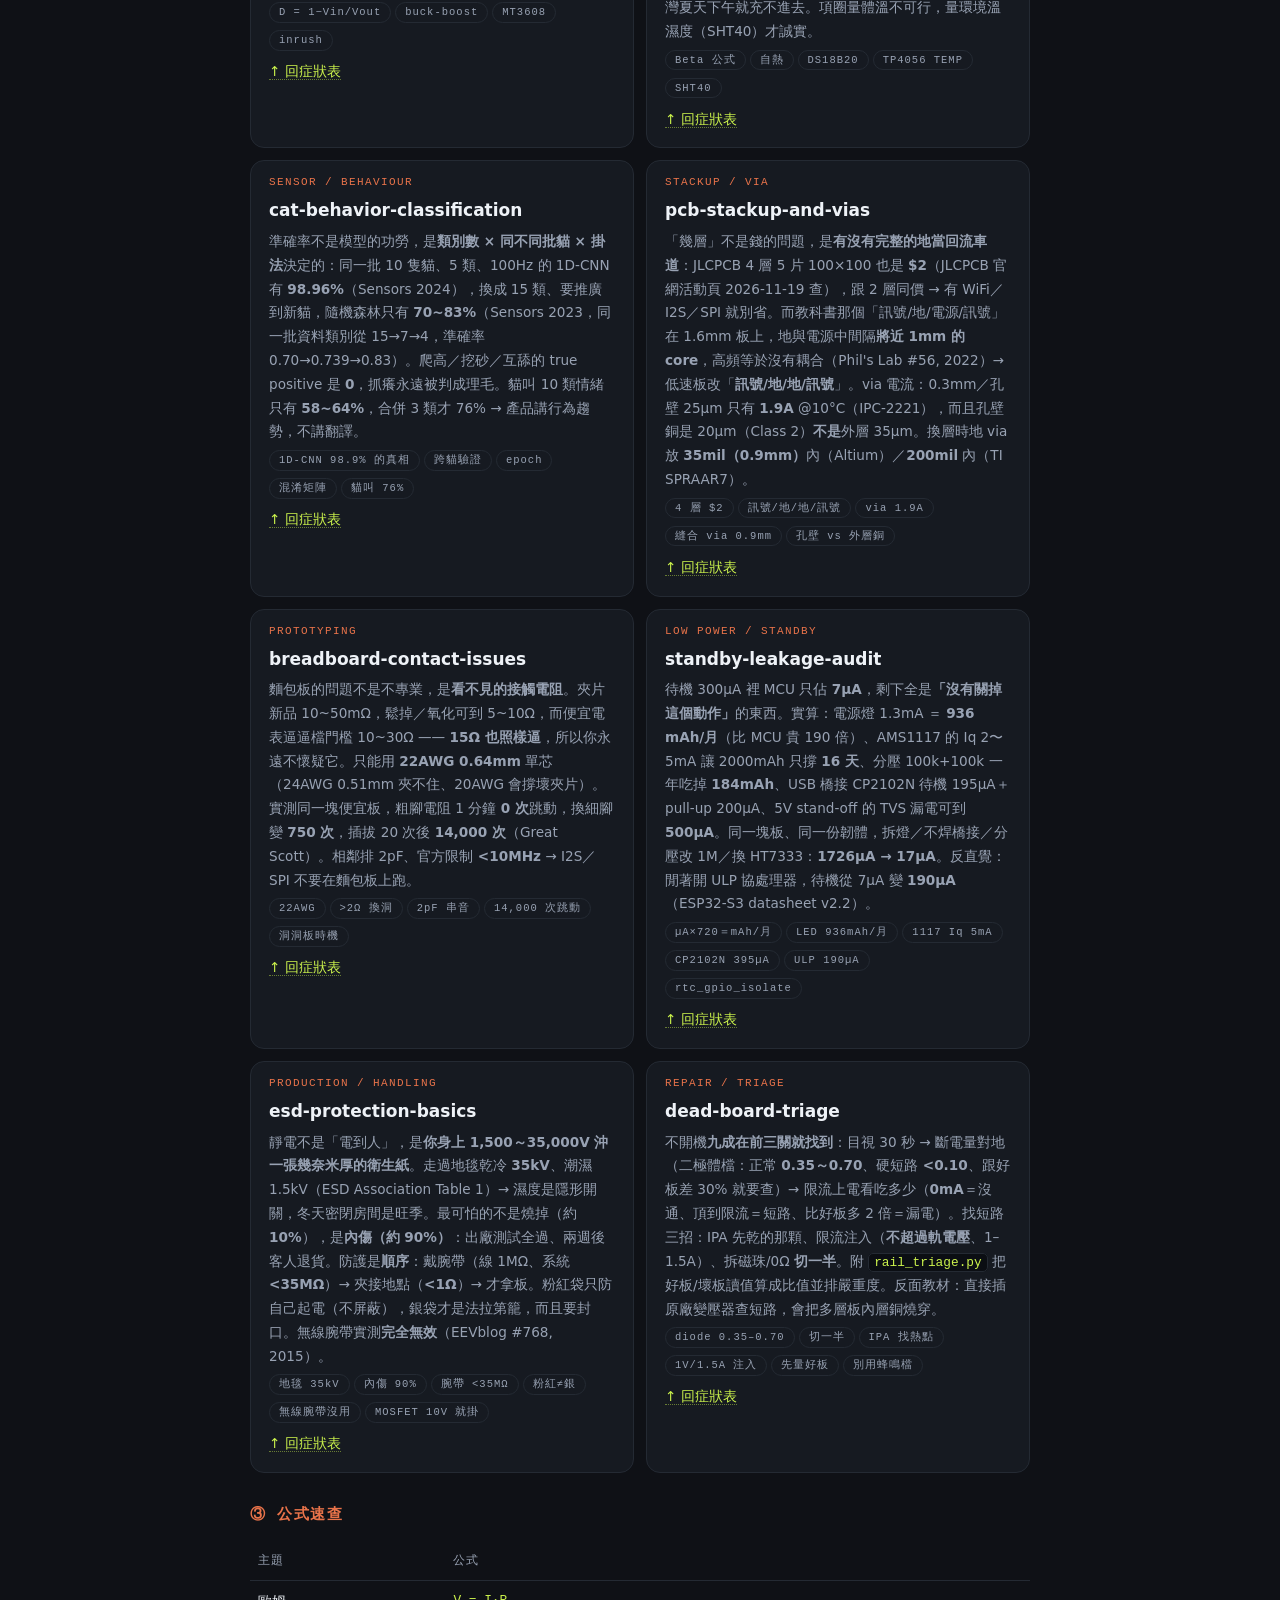
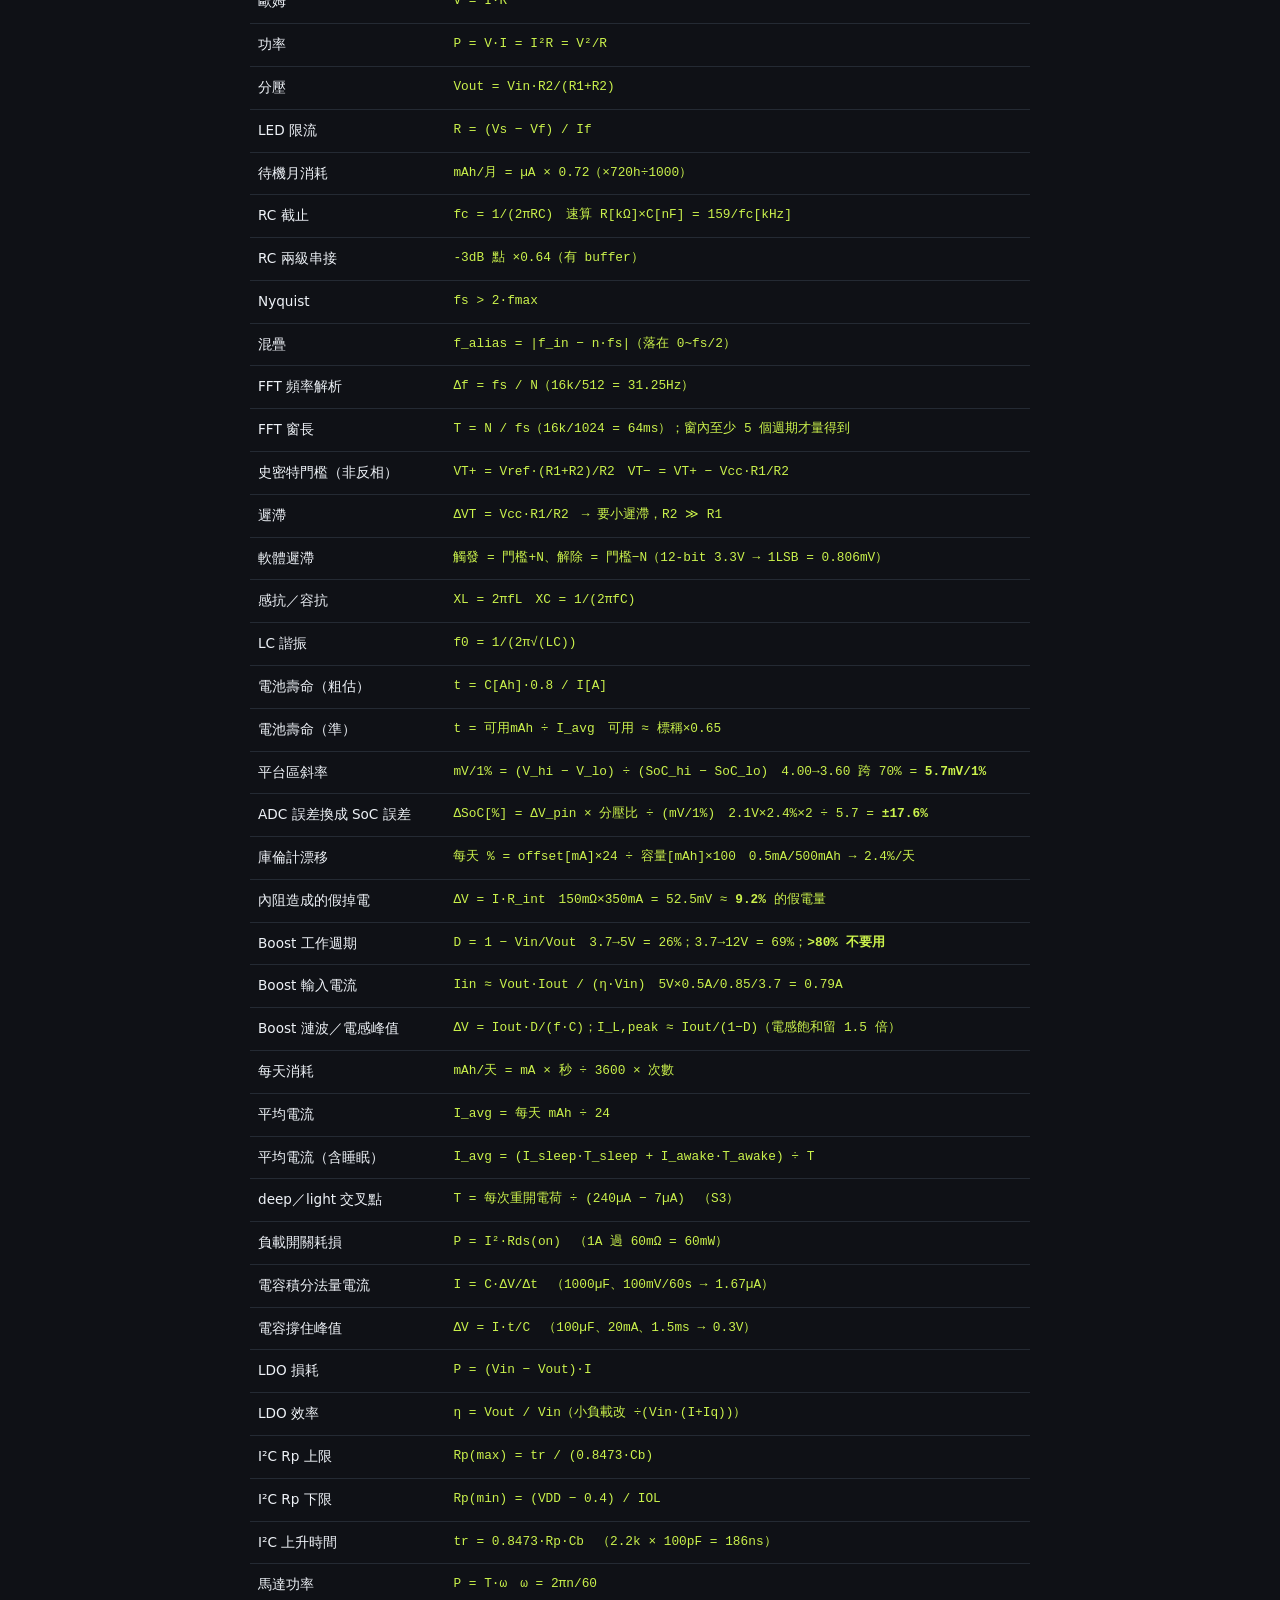
==== commit 80071bd1: "electronics: 新增 mems-microphone-i2s（麥克風選型/I2S/PDM/dBFS→dB SPL）與 load-cell-weight-sensing（HX711/溫漂/蠕變" ====
--- a/electronics.html
+++ b/electronics.html
@@ -3,7 +3,7 @@
 <head>
 <meta charset="utf-8">
 <meta name="viewport" content="width=device-width,initial-scale=1">
-<title>電子／機電 四十六本手冊 · 速查索引</title>
+<title>電子／機電 四十八本手冊 · 速查索引</title>
 <meta name="description" content="電子電路、數位邏輯、馬達選型、控制系統、成本與通路 — 一句話找到該用哪本手冊，附公式速查與常用數字">
 <style>
   :root{--bg:#0f1116;--card:#161a21;--line:#242a33;--acc:#e8734a;--lime:#cbf24c;--fg:#eef2f7;--dim:#98a2b3;--mono:ui-monospace,Menlo,monospace}
@@ -59,7 +59,7 @@
 <body>
 <div class="wrap">
   <div class="eb">ELECTRONICS / MECHATRONICS · 2026-11-23</div>
-  <h1>電子電路與機電：四十六本手冊</h1>
+  <h1>電子電路與機電：四十八本手冊</h1>
   <p class="lead">先查「症狀」，再翻手冊。全部是 agent 會自動載入的 skill，<b>問一句就會用</b>。</p>
 
   <input id="q" placeholder="搜尋：發燙 / PID / I²C / 扭矩 / 74HC …">
@@ -161,6 +161,11 @@
       <tr><td>量到的電壓比算出來低、接上去就掉</td><td class="k"><a class="jump" href="#sk-imped">signal-impedance-and-loading</a></td></tr>
       <tr><td>探棒一碰波形變小、變慢、電路就當</td><td class="k"><a class="jump" href="#sk-imped">signal-impedance-and-loading</a></td></tr>
       <tr><td>分壓給 ADC 讀值偏低、串到隔壁通道</td><td class="k"><a class="jump" href="#sk-imped">signal-impedance-and-loading</a></td></tr>
+      <tr><td>I2S 麥克風沒聲音、讀到全是 0 或 −1</td><td class="k"><a class="jump" href="#sk-mic">mems-microphone-i2s</a></td></tr>
+      <tr><td>麥克風很小聲／有嗡嗡聲／波形被切平</td><td class="k"><a class="jump" href="#sk-mic">mems-microphone-i2s</a></td></tr>
+      <tr><td>麥克風要選哪一顆（SNR／AOP／dBFS 看不懂）</td><td class="k"><a class="jump" href="#sk-mic">mems-microphone-i2s</a></td></tr>
+      <tr><td>秤重數字一直跳、換個位置就差幾十克</td><td class="k"><a class="jump" href="#sk-loadcell">load-cell-weight-sensing</a></td></tr>
+      <tr><td>貓體重／貓砂盆／飼料桶要量重量</td><td class="k"><a class="jump" href="#sk-loadcell">load-cell-weight-sensing</a></td></tr>
       <tr><td>感測器阻抗高，要不要加 buffer</td><td class="k"><a class="jump" href="#sk-opamp">opamp-buffer-basics</a></td></tr>
       <tr><td>LM358 能不能用、op-amp 怎麼挑</td><td class="k"><a class="jump" href="#sk-opamp">opamp-buffer-basics</a></td></tr>
       <tr><td>加了 op-amp 反而振盪、輸出撞邊</td><td class="k"><a class="jump" href="#sk-opamp">opamp-buffer-basics</a></td></tr>
@@ -206,8 +211,8 @@
     </tbody>
   </table>
 
-  <!-- 2 四十六本 -->
-  <h2 id="skills">② 四十六本手冊</h2>
+  <!-- 2 四十八本 -->
+  <h2 id="skills">② 四十八本手冊</h2>
   <div class="grid two">
     <div class="card" id="sk-analog">
       <div class="sub">ANALOG</div>
@@ -268,6 +273,18 @@
       <h3>audio-features-mfcc</h3>
       <p>聲音怎麼變 13 個數字：32ms/10ms 切框、Hamming 旁瓣 -42.7dB、mel 刻度、為什麼丟 c0、5 個驗證法（1kHz→bin 32）、9 個常見錯誤。</p>
       <div><span class="tag">FFT 512</span><span class="tag">26 mel</span><span class="tag">librosa 對照</span></div>
+    </div>
+    <div class="card" id="sk-mic">
+      <div class="sub">MICROPHONE</div>
+      <h3>mems-microphone-i2s</h3>
+      <p>麥克風不是零件，是整條收音鏈壓在一顆 3mm 晶片裡。<b>dB SPL = dBFS + 94 − 靈敏度</b>（−26dBFS → +120）：正常講話 1 公尺只有 <b>33 階</b>、貓在項圈旁約 580 階、0dBFS 就是 120dB SPL 爆音。INMP441／SPH0645／ICS-43434 <b>三顆全部停產或 NRND</b>，量產要換 PDM（IM69D130：SNR 69、AOP 130）。16-bit 不是瓶頸——量化雜訊 98dB 遠低於麥克風 SNR 61dB，理論 10-bit 就夠。呼嚕 21–30Hz 被 45–60Hz 低頻截止切掉，特徵別取 F0。</p>
+      <div><span class="tag">I2S / PDM</span><span class="tag">停產清單</span><span class="tag">dBFS→dB SPL</span><span class="tag">幽靈供電</span></div>
+    </div>
+    <div class="card" id="sk-loadcell">
+      <div class="sub">WEIGHT</div>
+      <h3>load-cell-weight-sensing</h3>
+      <p>秤重是量「金屬被壓彎幾微米」：5kg cell 配 4.3V 激勵，滿刻度只有 <b>4.3mV</b>（AA 電池的 1/300），所以一定要 128 倍 + 24-bit。HX711 雜訊 50nV（10SPS）→ 訊號/雜訊 86,000 → <b>0.06g</b> 是電路極限。會飄不是電路的錯：溫漂 <b>0.2%FS/10°C = 10g</b>、蠕變 0.05%FS/3min、四角 0.1%FS 全在同一個量級 → 貓砂盆事件偵測只能靠基線追蹤。3.3V 供電激勵只剩 3.0V，解析度砍 30%。</p>
+      <div><span class="tag">HX711</span><span class="tag">溫漂 vs 事件</span><span class="tag">基線追蹤</span></div>
     </div>
     <div class="card" id="sk-schmitt">
       <div class="sub">COMPARATOR</div>
@@ -583,6 +600,10 @@
       <tr><td>10 倍規則的誤差</td><td class="k">Rin=10×Rout → −9.1%；100× → −1.0%（不是 0）</td></tr>
       <tr><td>分壓的源阻抗</td><td class="k">Rth = R1 ∥ R2（不是 R1+R2）</td></tr>
       <tr><td>ADC 取樣建立</td><td class="k">t_ACQ ≥ k·τ　τ=Rth·C_sample；12-bit k≈9（TI 用 11 留餘裕）</td></tr>
+      <tr><td>麥克風音量換算</td><td class="k">dB SPL = dBFS + 94 − 靈敏度　（−26dBFS → +120；−36dBFS → +130）</td></tr>
+      <tr><td>位元數夠不夠</td><td class="k">量化雜訊 ≈ 6.02N + 1.76dB；N ≥ (SNR − 1.76)/6.02　SNR 61 → 10 bit 就夠</td></tr>
+      <tr><td>HX711 滿刻度</td><td class="k">±0.5 × AVDD ÷ 增益　5V / 128 → <b>±20mV</b></td></tr>
+      <tr><td>秤重換算公克</td><td class="k">重量 = (raw − raw0) × k　k = 砝碼重 / (raw1 − raw0)</td></tr>
       <tr><td>偏壓電流造成的誤差</td><td class="k">V_err = Ib × Rsource　250nA×1MΩ = 250mV</td></tr>
       <tr><td>op-amp 可用頻寬</td><td class="k">f = GBW / 增益　1MHz/11 = 91kHz</td></tr>
       <tr><td>電表 burden 壓降</td><td class="k">V_drop = I × 1.8mV/mA（mA 檔）／µA 檔 ×100mV/mA　500mA → 0.9V</td></tr>
@@ -772,6 +793,13 @@
       <tr><td>遲滯設計實算（Vref 1.65／3.3V／R1 10k）</td><td class="k">R2 47k→<b>702mV</b>／100k→330m／220k→150m／470k→70m／1M→33m／2.2M→15m</td></tr>
       <tr><td>貓叫 F0 與長度</td><td class="k">平均 <b>208~1000Hz</b>、典型 525Hz；長度 530~3161ms（AABS 270, 2024，888 個 meow）</td></tr>
       <tr><td>貓呼嚕 F0</td><td class="k">吸氣 23.0~26.1Hz／呼氣 20.9~27.2Hz；最低 17.1、最高 30.5Hz（J Vet Sci 2020）</td></tr>
+      <tr><td>MEMS 麥克風四顆</td><td class="k">INMP441 <b>61dBA</b>／AOP120／2.2mA·<b>NRND</b>；ICS-43434 65／120／490µA·<b>EOL</b>；SPH0645 65／120／600µA·<b>EOL</b>；IM69D130 <b>69</b>／<b>130</b>／980µA·量產中</td></tr>
+      <tr><td>麥克風靈敏度 → 爆音點</td><td class="k">−26dBFS → 0dBFS = <b>120dB SPL</b>；−36dBFS → 0dBFS = <b>130dB SPL</b>（AOP）</td></tr>
+      <tr><td>麥克風實際位準（16-bit）</td><td class="k">講話 1m（60dB SPL）= −60dBFS = <b>33 階</b>；貓在項圈旁（約 85dB SPL）= −35dBFS = <b>580 階</b></td></tr>
+      <tr><td>麥克風低頻截止</td><td class="k">INMP441 60Hz／SPH0645 45Hz／ICS-43434 60Hz → 呼嚕 17~30Hz 的 <b>F0 全部錄不到</b></td></tr>
+      <tr><td>5kg 秤重傳感器滿刻度</td><td class="k">1mV/V × 4.3V 激勵 = <b>4.3mV</b>；HX711 量 ±20mV → 只用掉 <b>21%</b> 動態範圍</td></tr>
+      <tr><td>秤重雜訊極限</td><td class="k">50nV rms ÷ 4.3mV = 86,000 倍（16.4 bit）→ 5kg 上 <b>0.06g</b></td></tr>
+      <tr><td>便宜 load cell 三個殺手</td><td class="k">溫漂 <b>0.2%FS/10°C</b>（5kg→10g）／蠕變 0.05%FS/3min／四角誤差 0.1%FS</td></tr>
       <tr><td>FFT 耗時（1024 點）</td><td class="k">ESP32-S3 float <b>97,847 cycles（0.41ms）</b>／16-bit 定點 15,623（0.065ms）（Espressif benchmark）</td></tr>
       <tr><td>12-bit 理想 SNR</td><td class="k">6.02N+1.76 = <b>74.0dB</b>；ESP32 內建 ADC 實際只有 9~10 bit 水準（推估）</td></tr>
       <tr><td>4 層板報價</td><td class="k">JLCPCB 4 層 5 片 100×100mm <b>$2</b>，與 2 層同價（JLCPCB 官網活動頁 2026-11-19 查）→ 沒有理由為省錢用 2 層</td></tr>
@@ -864,7 +892,7 @@
 
   <div class="foot">
     <a href="/">← 回總入口</a><br>
-    最後更新 2026-11-23 · 四十六本手冊由 Hermes Agent 小威工程師 維護
+    最後更新 2026-11-24 · 四十八本手冊由 Hermes Agent 小威工程師 維護
   </div>
 </div>
 <div id="toast"></div>
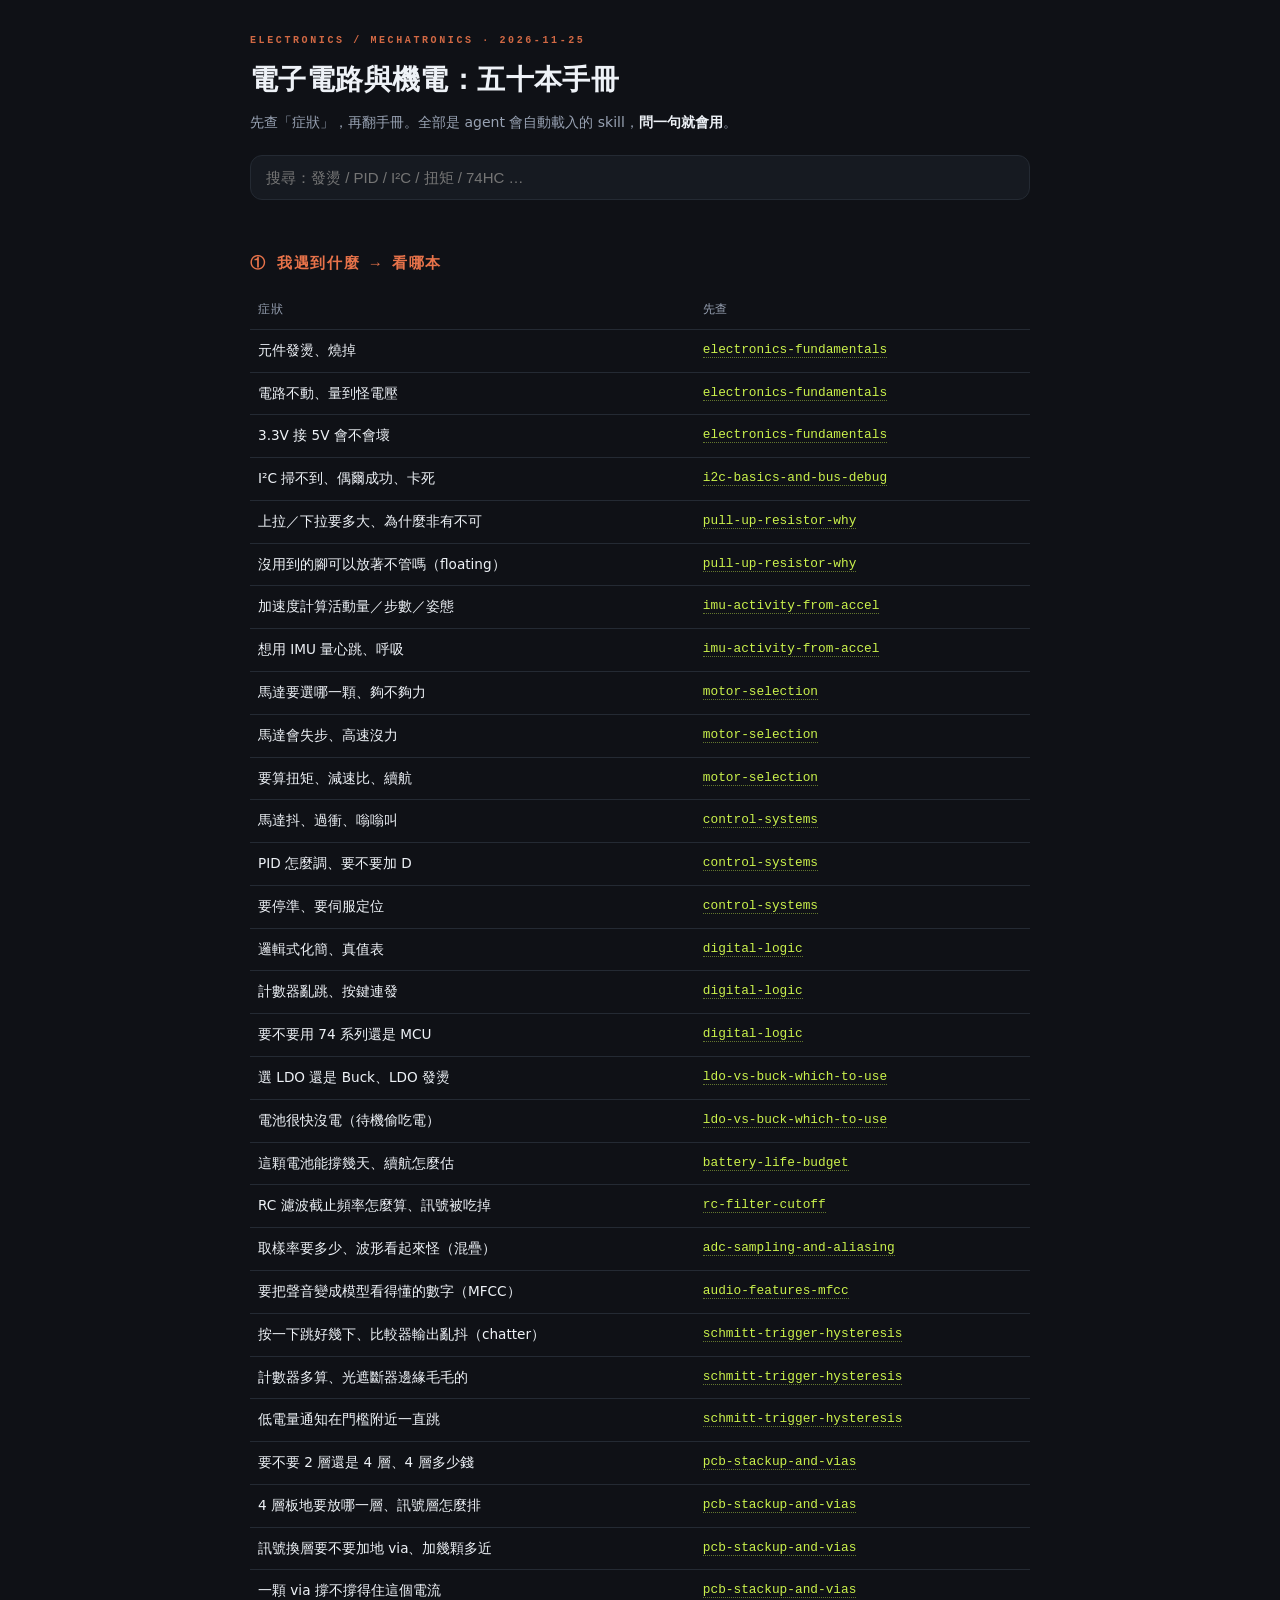
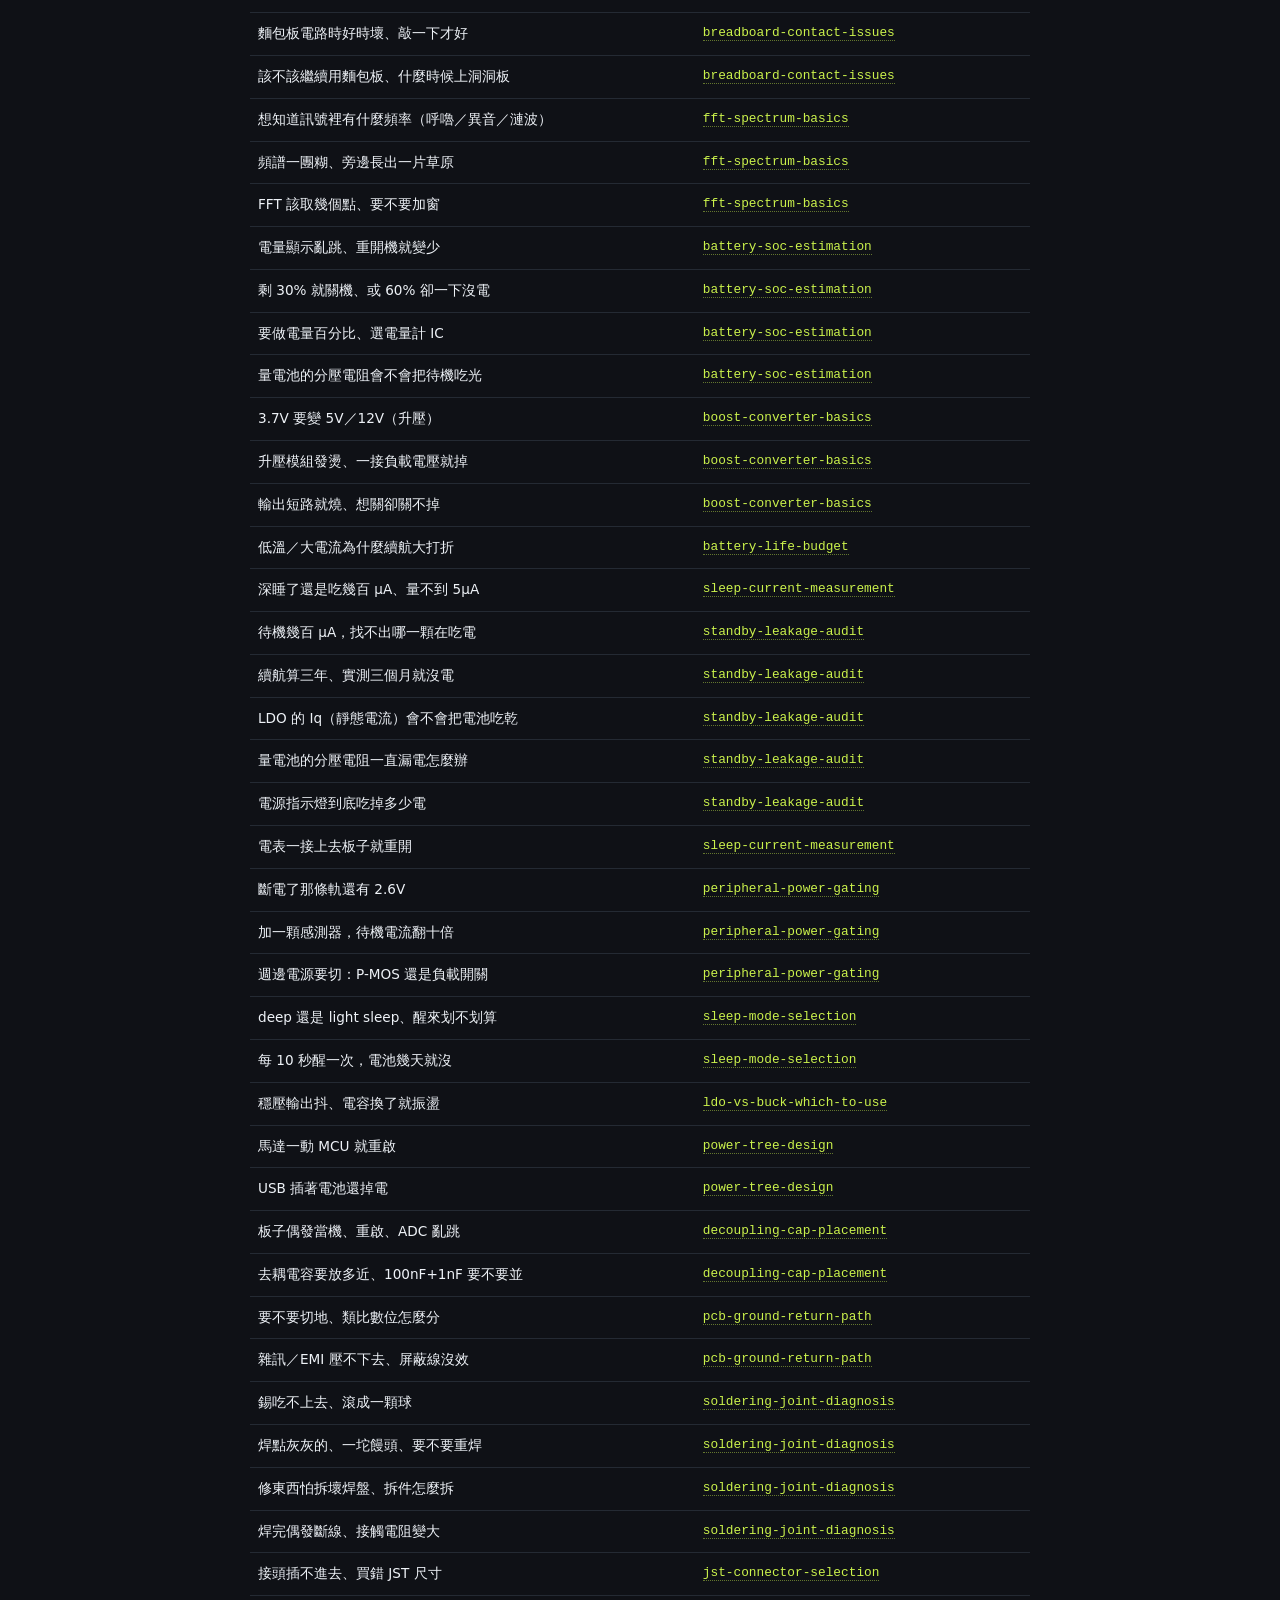
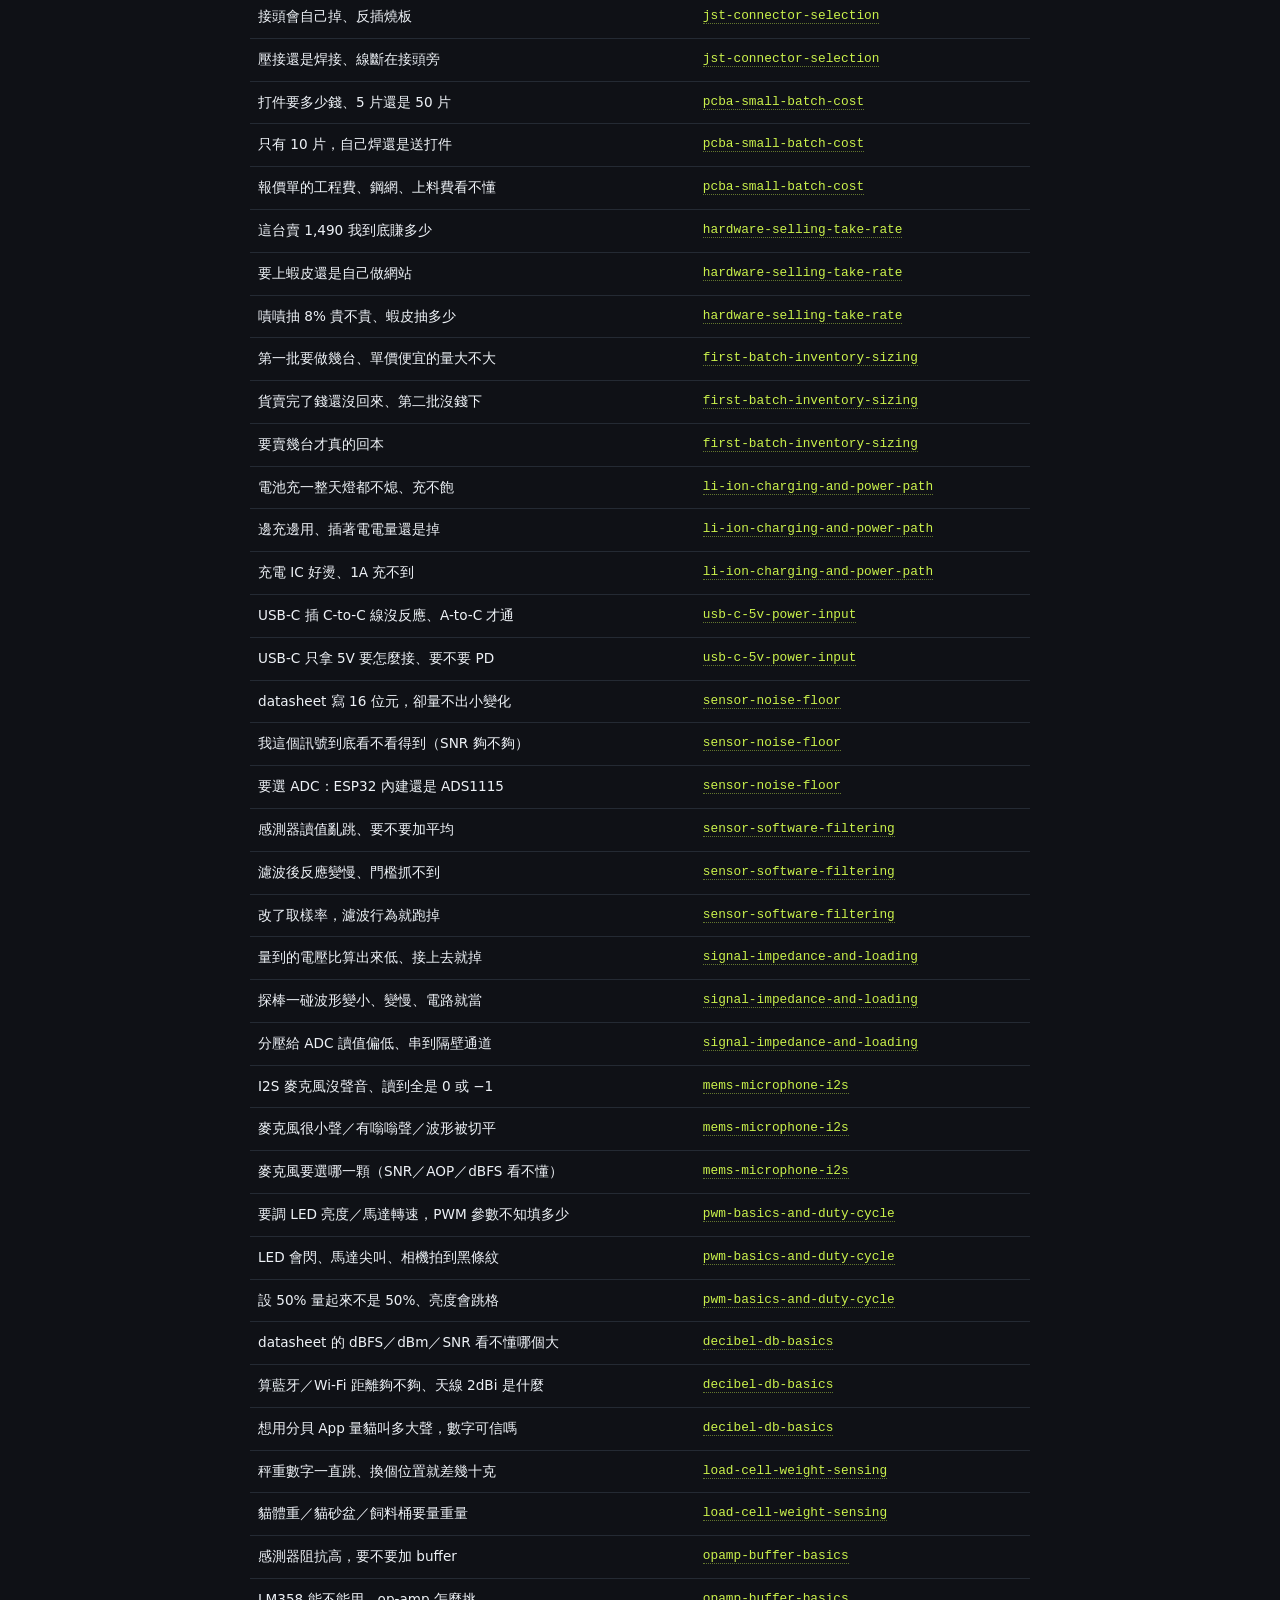
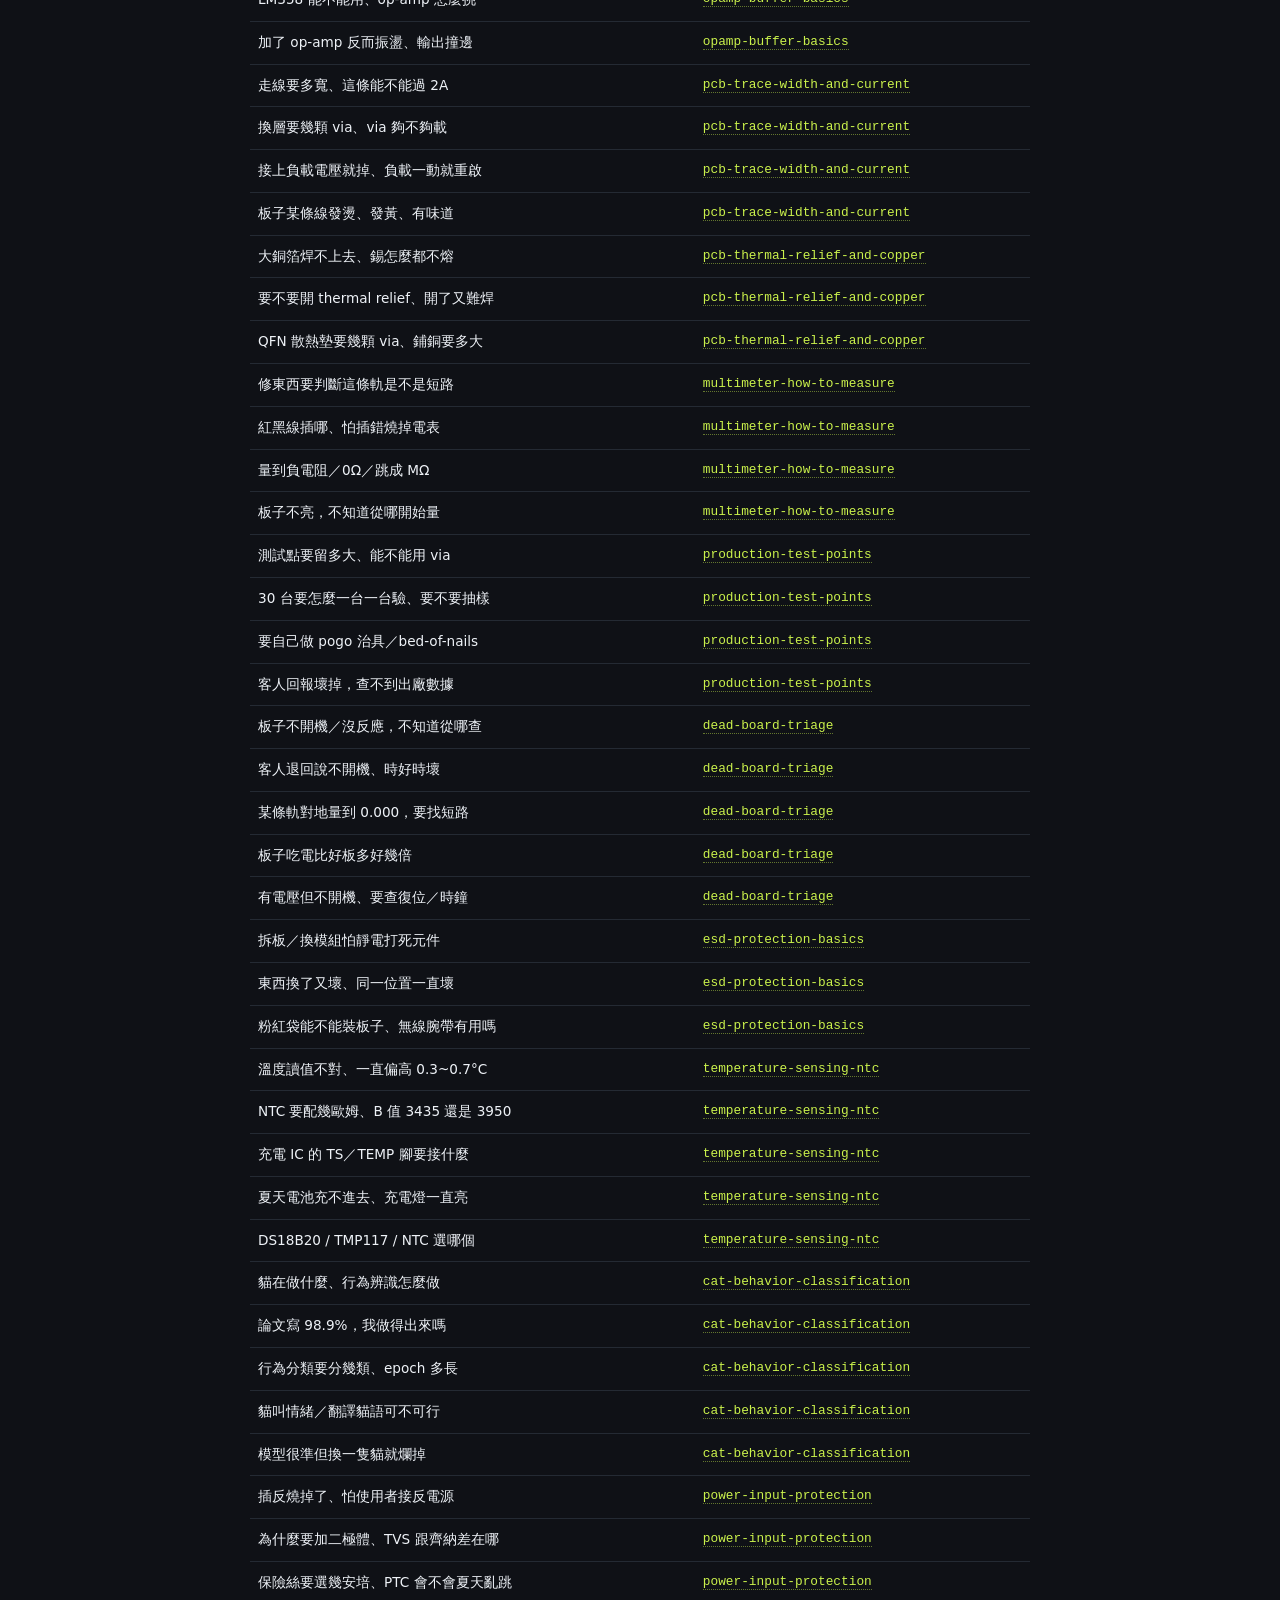
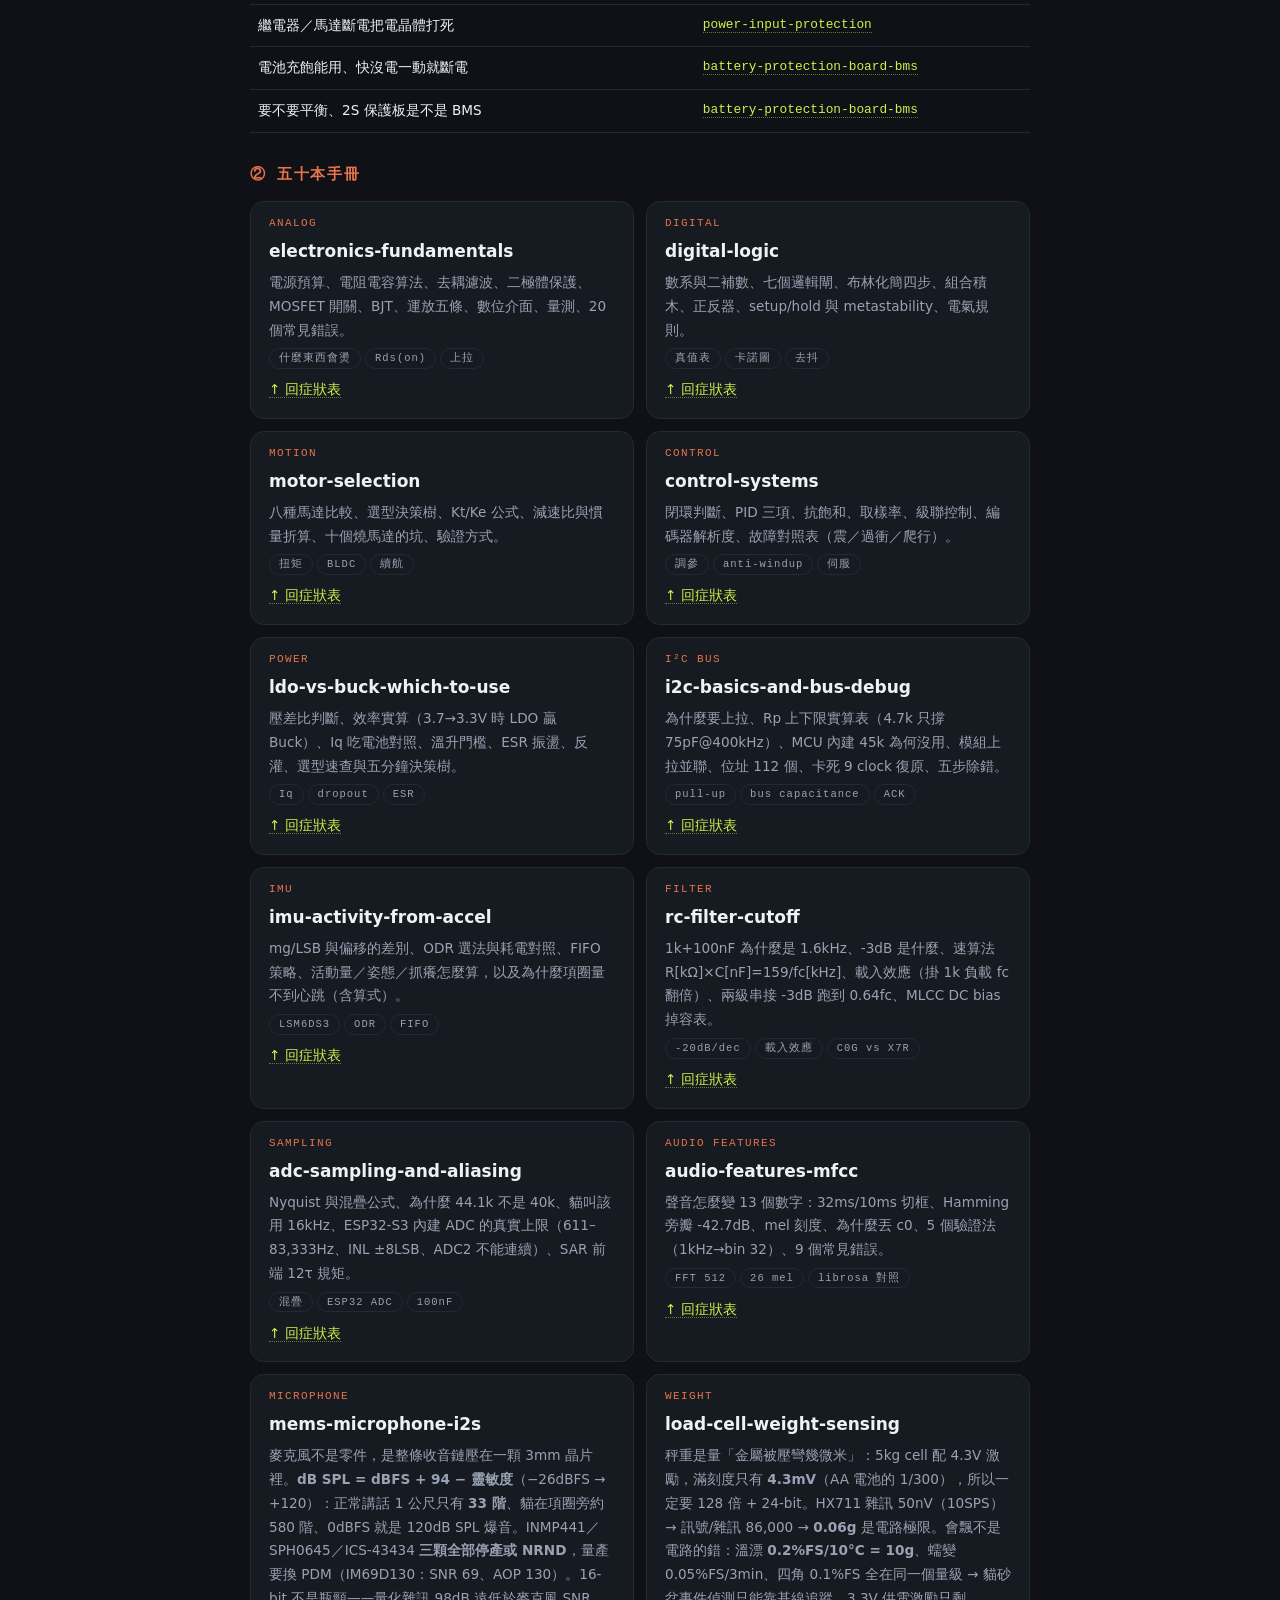
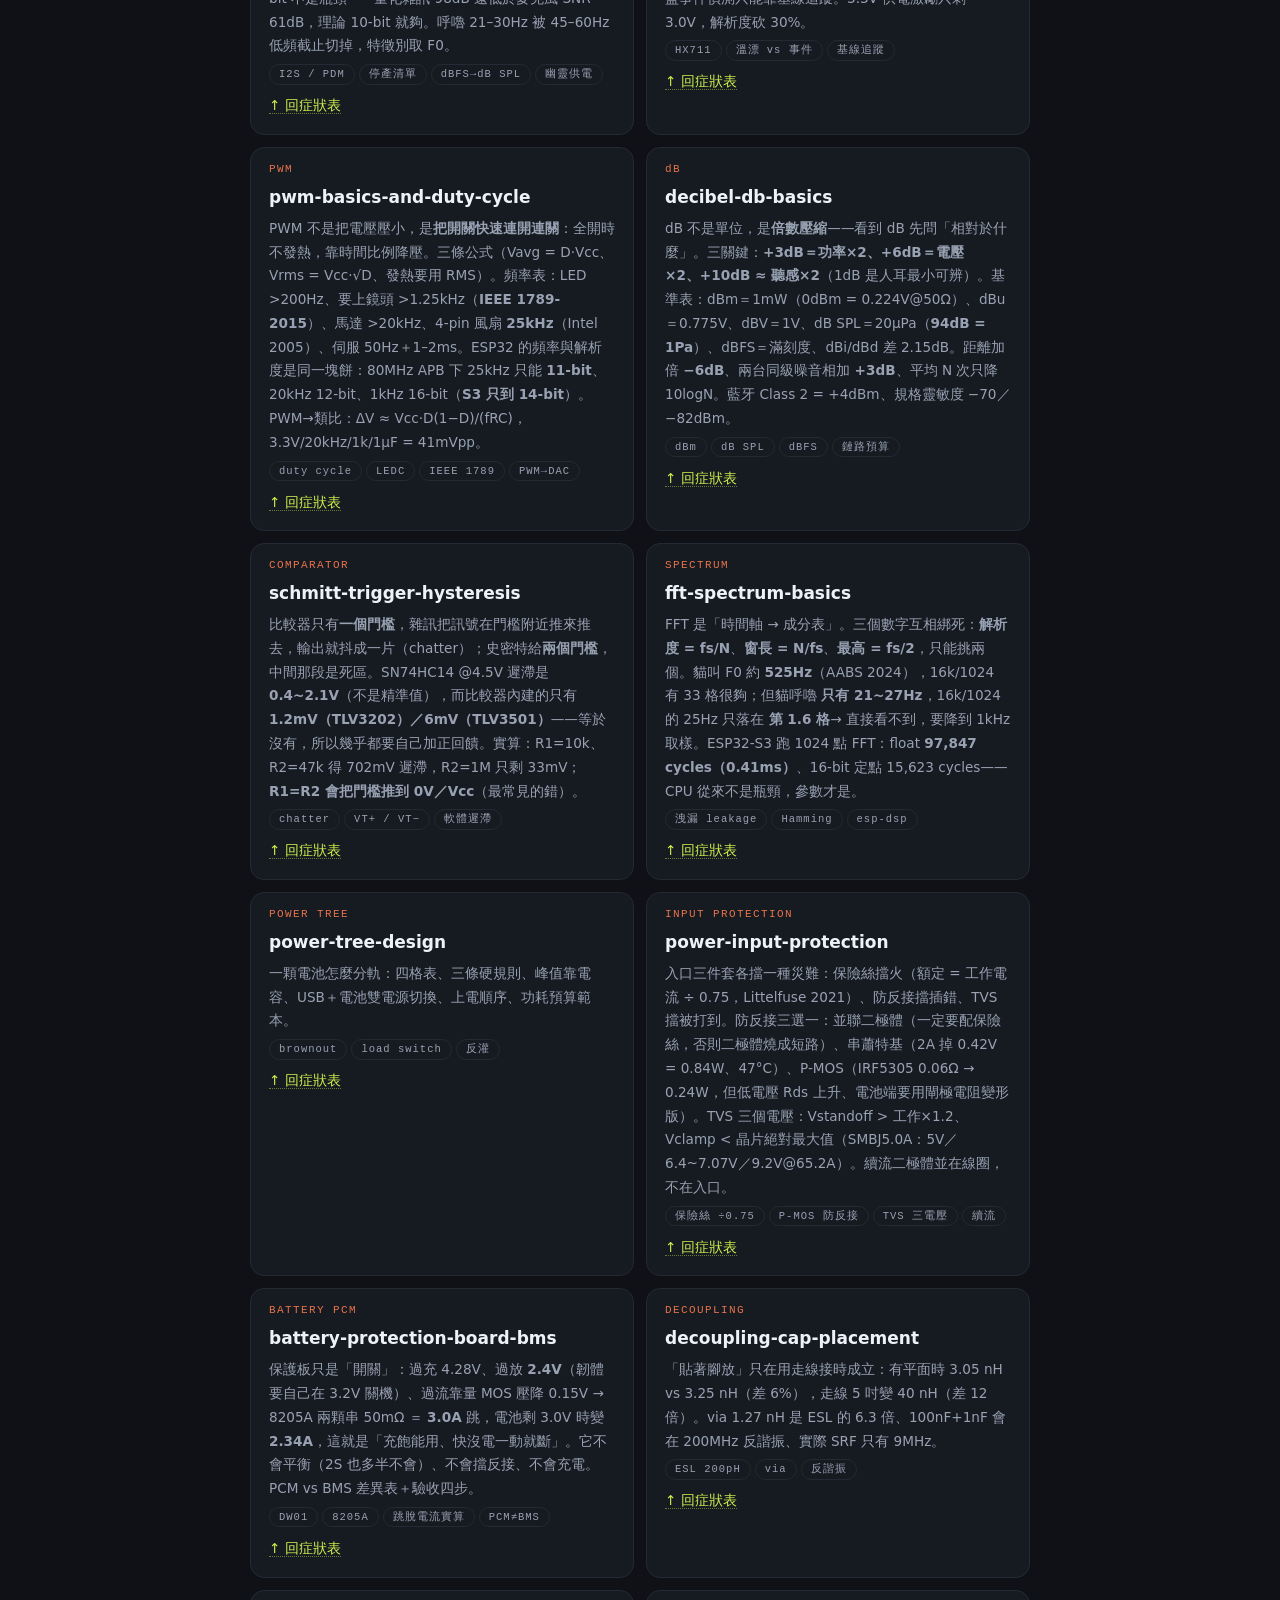
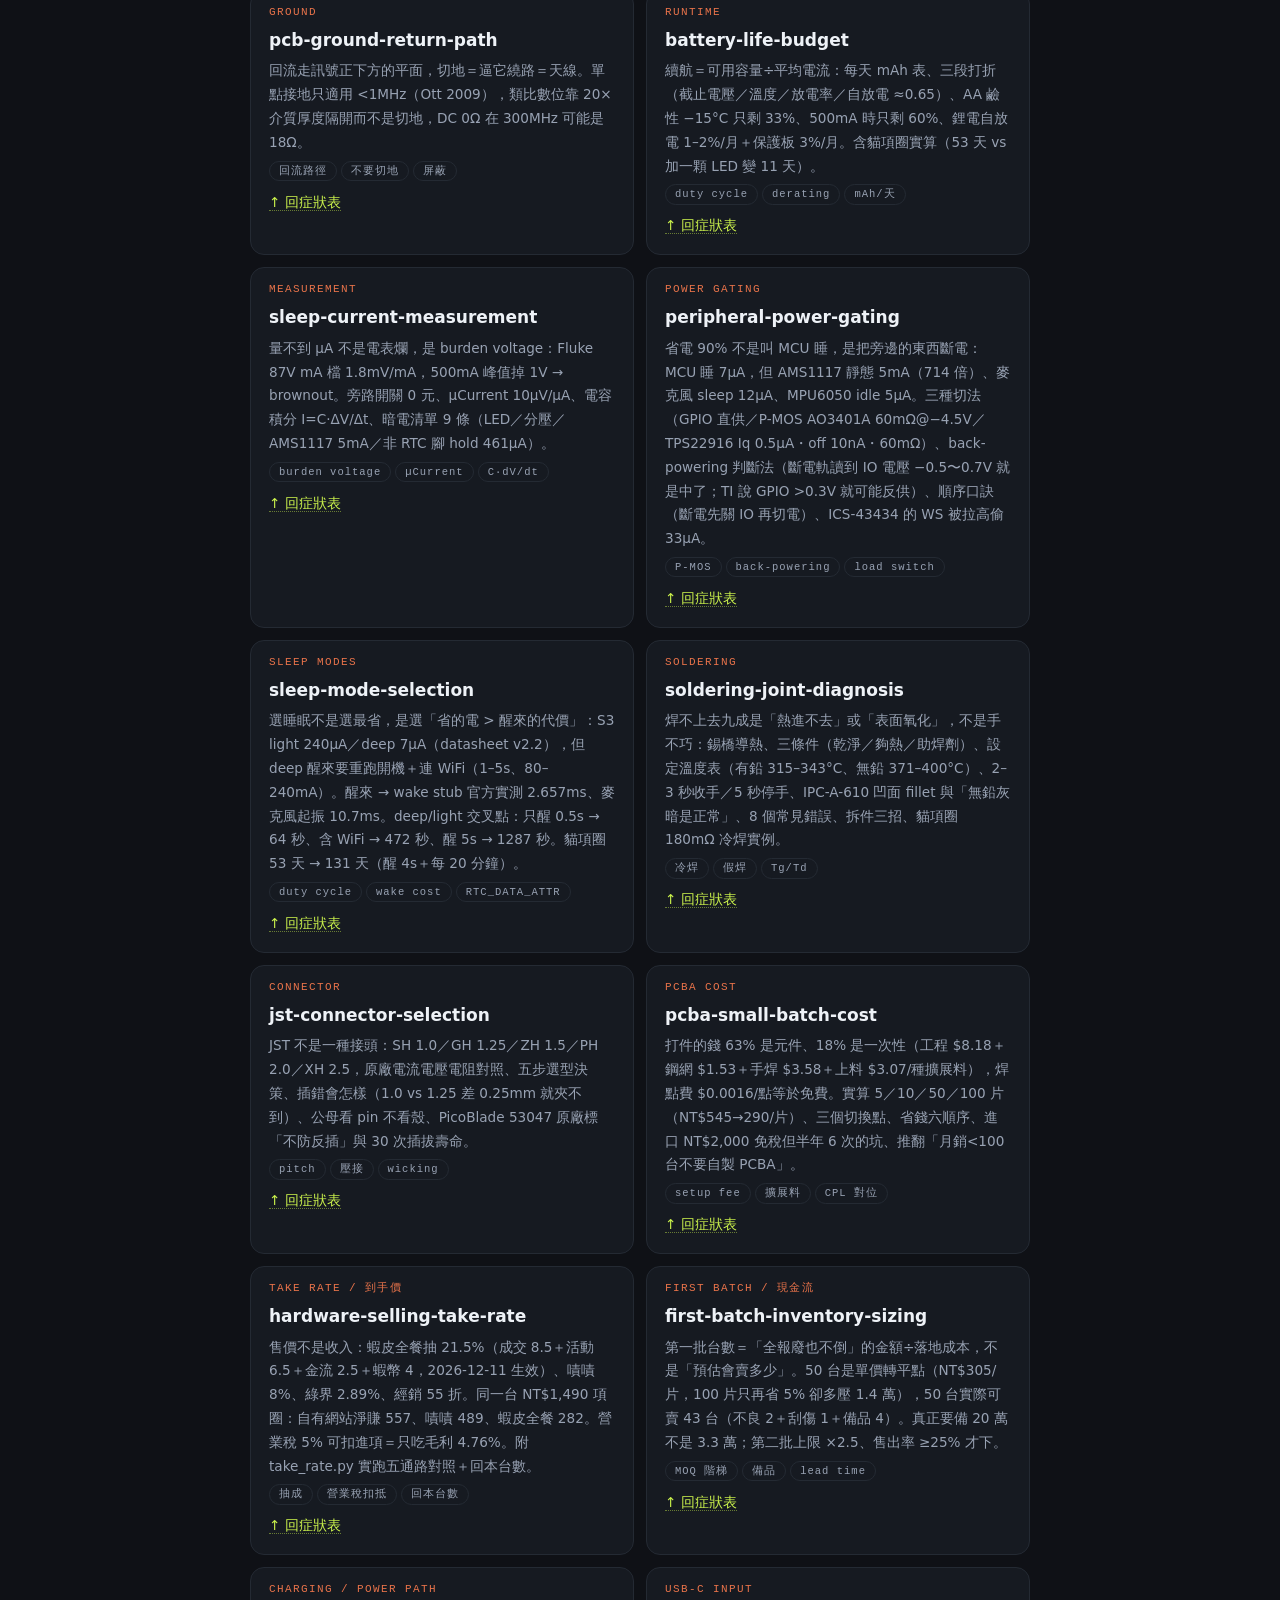
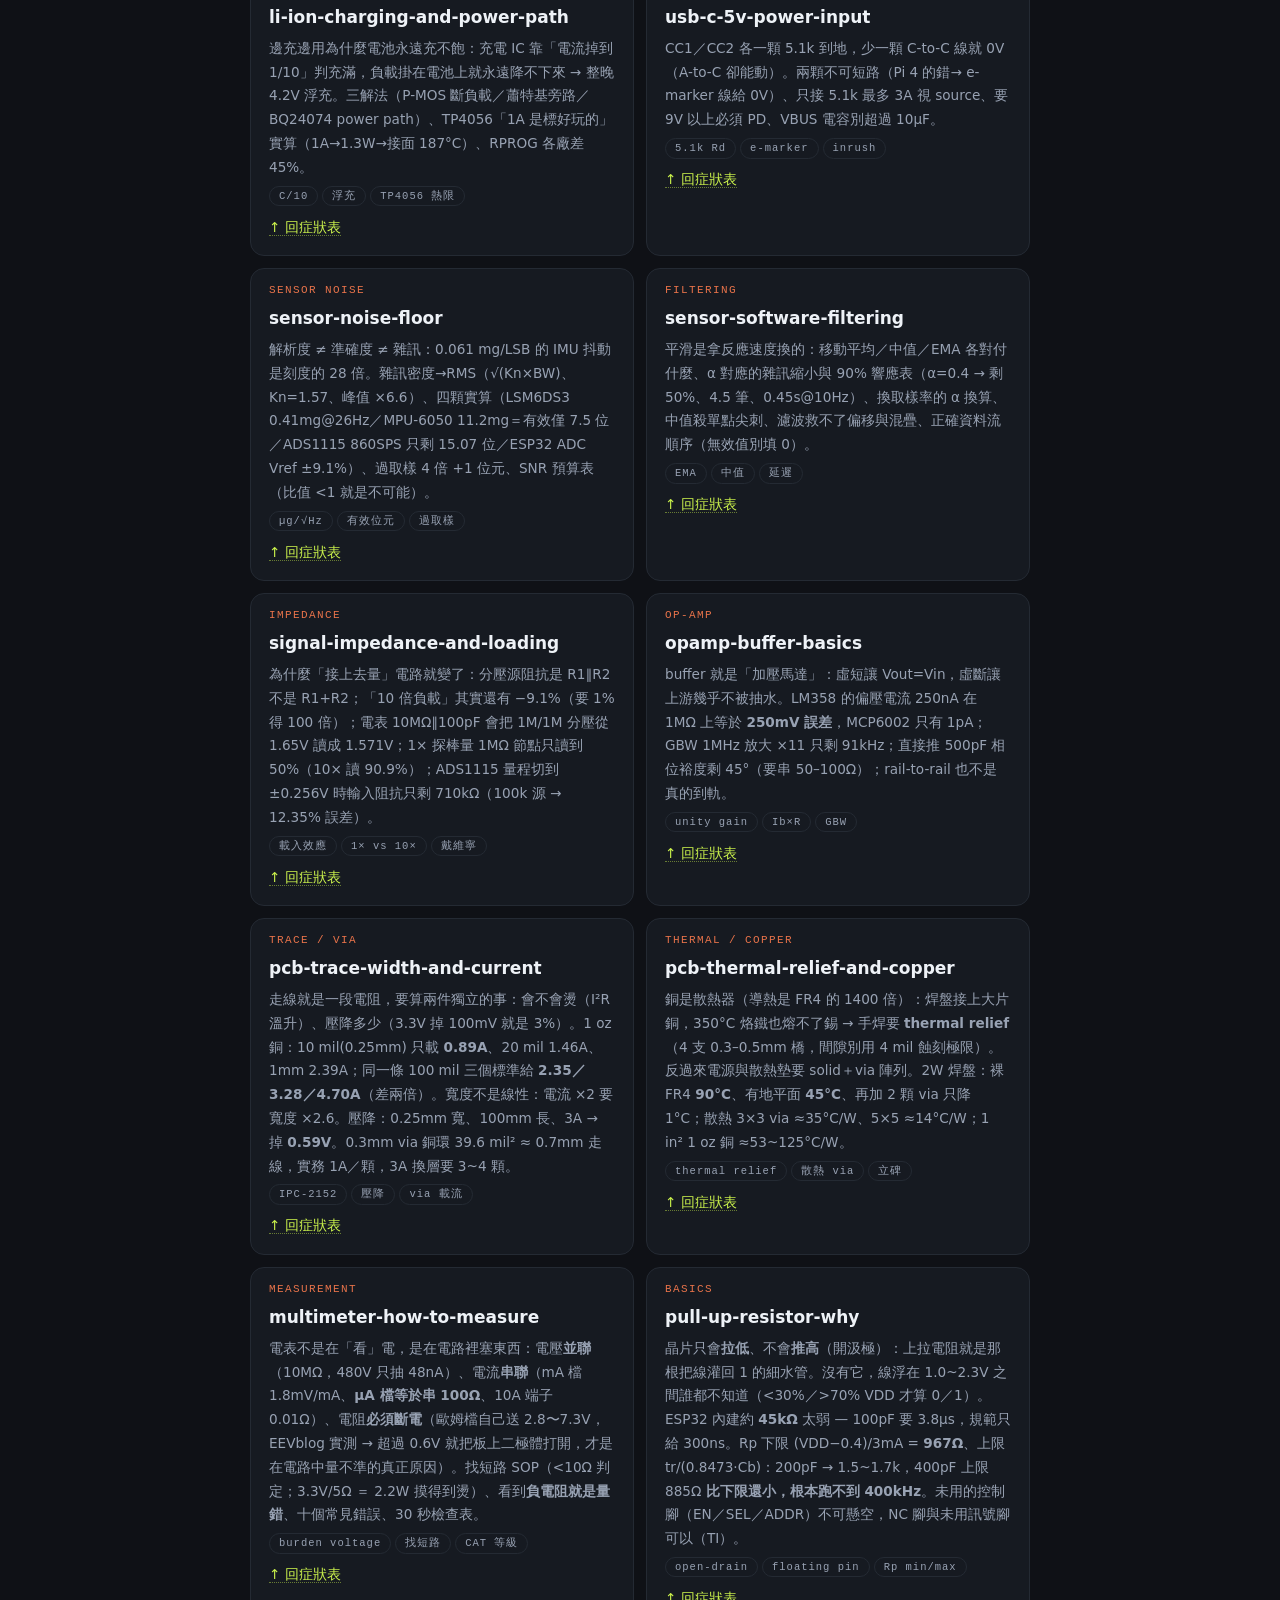
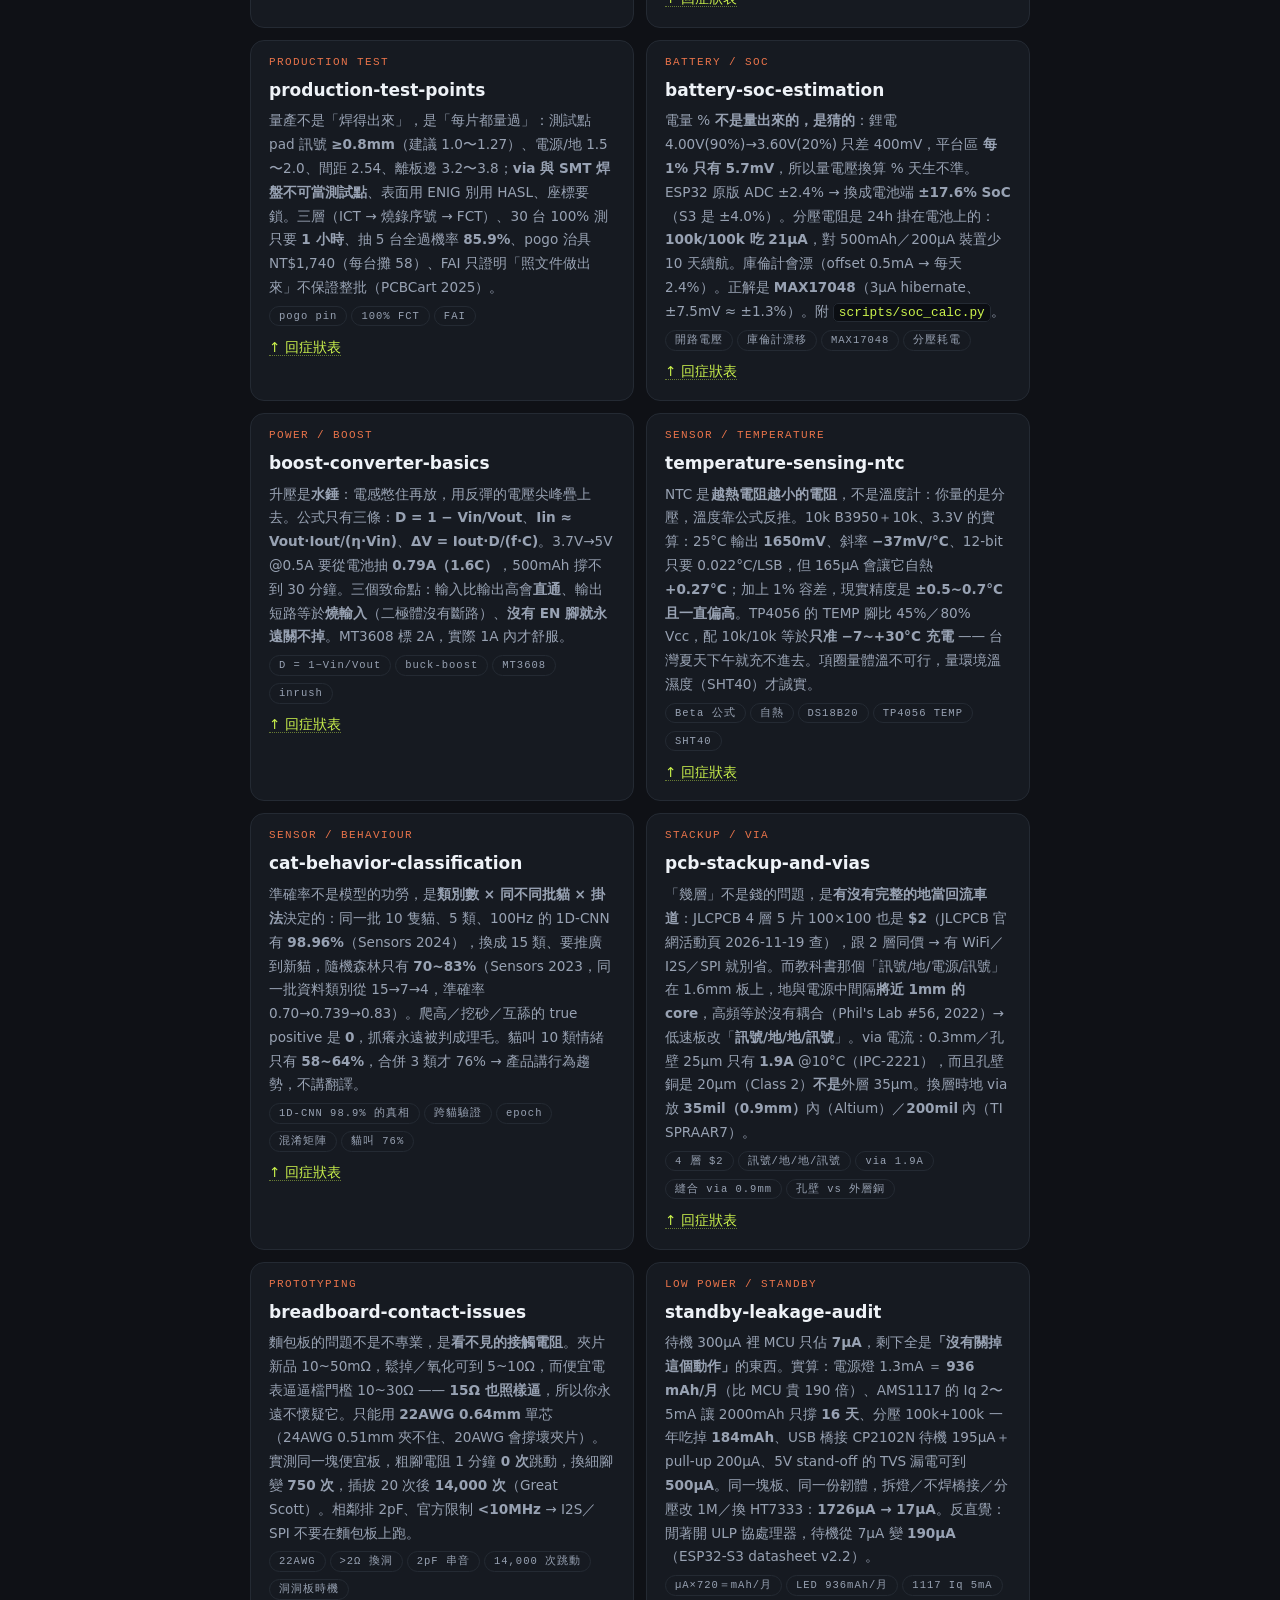
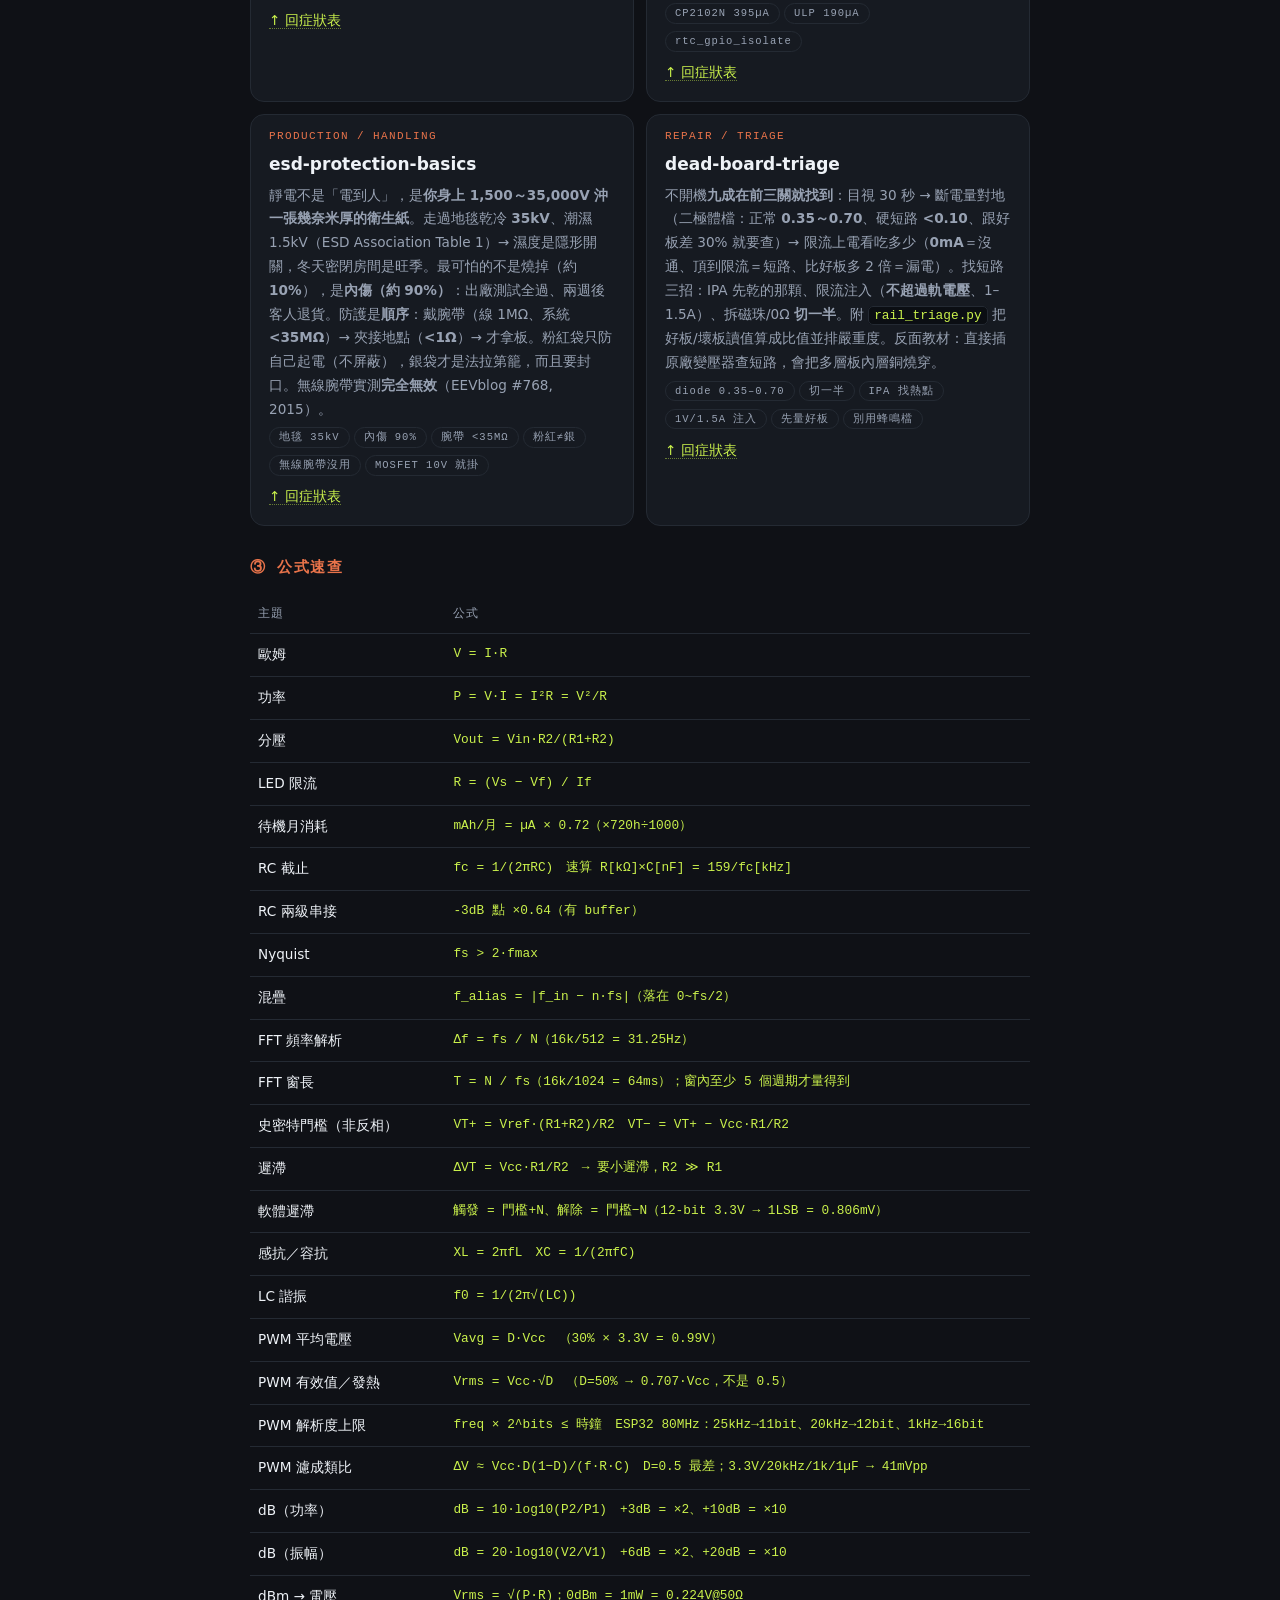
==== commit 6086d9fc: "electronics: 新增 pwm-basics-and-duty-cycle（PWM 頻率/解析度/RC 濾波）與 decibel-db-basics（dB/dBm/dBFS/dB SPL/鏈路" ====
--- a/electronics.html
+++ b/electronics.html
@@ -3,7 +3,7 @@
 <head>
 <meta charset="utf-8">
 <meta name="viewport" content="width=device-width,initial-scale=1">
-<title>電子／機電 四十八本手冊 · 速查索引</title>
+<title>電子／機電 五十本手冊 · 速查索引</title>
 <meta name="description" content="電子電路、數位邏輯、馬達選型、控制系統、成本與通路 — 一句話找到該用哪本手冊，附公式速查與常用數字">
 <style>
   :root{--bg:#0f1116;--card:#161a21;--line:#242a33;--acc:#e8734a;--lime:#cbf24c;--fg:#eef2f7;--dim:#98a2b3;--mono:ui-monospace,Menlo,monospace}
@@ -58,8 +58,8 @@
 </head>
 <body>
 <div class="wrap">
-  <div class="eb">ELECTRONICS / MECHATRONICS · 2026-11-23</div>
-  <h1>電子電路與機電：四十八本手冊</h1>
+  <div class="eb">ELECTRONICS / MECHATRONICS · 2026-11-25</div>
+  <h1>電子電路與機電：五十本手冊</h1>
   <p class="lead">先查「症狀」，再翻手冊。全部是 agent 會自動載入的 skill，<b>問一句就會用</b>。</p>
 
   <input id="q" placeholder="搜尋：發燙 / PID / I²C / 扭矩 / 74HC …">
@@ -164,6 +164,12 @@
       <tr><td>I2S 麥克風沒聲音、讀到全是 0 或 −1</td><td class="k"><a class="jump" href="#sk-mic">mems-microphone-i2s</a></td></tr>
       <tr><td>麥克風很小聲／有嗡嗡聲／波形被切平</td><td class="k"><a class="jump" href="#sk-mic">mems-microphone-i2s</a></td></tr>
       <tr><td>麥克風要選哪一顆（SNR／AOP／dBFS 看不懂）</td><td class="k"><a class="jump" href="#sk-mic">mems-microphone-i2s</a></td></tr>
+      <tr><td>要調 LED 亮度／馬達轉速，PWM 參數不知填多少</td><td class="k"><a class="jump" href="#sk-pwm">pwm-basics-and-duty-cycle</a></td></tr>
+      <tr><td>LED 會閃、馬達尖叫、相機拍到黑條紋</td><td class="k"><a class="jump" href="#sk-pwm">pwm-basics-and-duty-cycle</a></td></tr>
+      <tr><td>設 50% 量起來不是 50%、亮度會跳格</td><td class="k"><a class="jump" href="#sk-pwm">pwm-basics-and-duty-cycle</a></td></tr>
+      <tr><td>datasheet 的 dBFS／dBm／SNR 看不懂哪個大</td><td class="k"><a class="jump" href="#sk-db">decibel-db-basics</a></td></tr>
+      <tr><td>算藍牙／Wi-Fi 距離夠不夠、天線 2dBi 是什麼</td><td class="k"><a class="jump" href="#sk-db">decibel-db-basics</a></td></tr>
+      <tr><td>想用分貝 App 量貓叫多大聲，數字可信嗎</td><td class="k"><a class="jump" href="#sk-db">decibel-db-basics</a></td></tr>
       <tr><td>秤重數字一直跳、換個位置就差幾十克</td><td class="k"><a class="jump" href="#sk-loadcell">load-cell-weight-sensing</a></td></tr>
       <tr><td>貓體重／貓砂盆／飼料桶要量重量</td><td class="k"><a class="jump" href="#sk-loadcell">load-cell-weight-sensing</a></td></tr>
       <tr><td>感測器阻抗高，要不要加 buffer</td><td class="k"><a class="jump" href="#sk-opamp">opamp-buffer-basics</a></td></tr>
@@ -211,8 +217,8 @@
     </tbody>
   </table>
 
-  <!-- 2 四十八本 -->
-  <h2 id="skills">② 四十八本手冊</h2>
+  <!-- 2 五十本 -->
+  <h2 id="skills">② 五十本手冊</h2>
   <div class="grid two">
     <div class="card" id="sk-analog">
       <div class="sub">ANALOG</div>
@@ -285,6 +291,18 @@
       <h3>load-cell-weight-sensing</h3>
       <p>秤重是量「金屬被壓彎幾微米」：5kg cell 配 4.3V 激勵，滿刻度只有 <b>4.3mV</b>（AA 電池的 1/300），所以一定要 128 倍 + 24-bit。HX711 雜訊 50nV（10SPS）→ 訊號/雜訊 86,000 → <b>0.06g</b> 是電路極限。會飄不是電路的錯：溫漂 <b>0.2%FS/10°C = 10g</b>、蠕變 0.05%FS/3min、四角 0.1%FS 全在同一個量級 → 貓砂盆事件偵測只能靠基線追蹤。3.3V 供電激勵只剩 3.0V，解析度砍 30%。</p>
       <div><span class="tag">HX711</span><span class="tag">溫漂 vs 事件</span><span class="tag">基線追蹤</span></div>
+    </div>
+    <div class="card" id="sk-pwm">
+      <div class="sub">PWM</div>
+      <h3>pwm-basics-and-duty-cycle</h3>
+      <p>PWM 不是把電壓壓小，是<b>把開關快速連開連關</b>：全開時不發熱，靠時間比例降壓。三條公式（Vavg = D·Vcc、Vrms = Vcc·√D、發熱要用 RMS）。頻率表：LED &gt;200Hz、要上鏡頭 &gt;1.25kHz（<b>IEEE 1789-2015</b>）、馬達 &gt;20kHz、4-pin 風扇 <b>25kHz</b>（Intel 2005）、伺服 50Hz＋1–2ms。ESP32 的頻率與解析度是同一塊餅：80MHz APB 下 25kHz 只能 <b>11-bit</b>、20kHz 12-bit、1kHz 16-bit（<b>S3 只到 14-bit</b>）。PWM→類比：ΔV ≈ Vcc·D(1−D)/(fRC)，3.3V/20kHz/1k/1µF = 41mVpp。</p>
+      <div><span class="tag">duty cycle</span><span class="tag">LEDC</span><span class="tag">IEEE 1789</span><span class="tag">PWM→DAC</span></div>
+    </div>
+    <div class="card" id="sk-db">
+      <div class="sub">dB</div>
+      <h3>decibel-db-basics</h3>
+      <p>dB 不是單位，是<b>倍數壓縮</b>——看到 dB 先問「相對於什麼」。三關鍵：<b>+3dB＝功率×2、+6dB＝電壓×2、+10dB ≈ 聽感×2</b>（1dB 是人耳最小可辨）。基準表：dBm＝1mW（0dBm = 0.224V@50Ω）、dBu＝0.775V、dBV＝1V、dB SPL＝20µPa（<b>94dB = 1Pa</b>）、dBFS＝滿刻度、dBi/dBd 差 2.15dB。距離加倍 <b>−6dB</b>、兩台同級噪音相加 <b>+3dB</b>、平均 N 次只降 10logN。藍牙 Class 2 = +4dBm、規格靈敏度 −70／−82dBm。</p>
+      <div><span class="tag">dBm</span><span class="tag">dB SPL</span><span class="tag">dBFS</span><span class="tag">鏈路預算</span></div>
     </div>
     <div class="card" id="sk-schmitt">
       <div class="sub">COMPARATOR</div>
@@ -525,6 +543,17 @@
       <tr><td>軟體遲滯</td><td class="k">觸發 = 門檻+N、解除 = 門檻−N（12-bit 3.3V → 1LSB = 0.806mV）</td></tr>
       <tr><td>感抗／容抗</td><td class="k">XL = 2πfL　XC = 1/(2πfC)</td></tr>
       <tr><td>LC 諧振</td><td class="k">f0 = 1/(2π√(LC))</td></tr>
+      <tr><td>PWM 平均電壓</td><td class="k">Vavg = D·Vcc　（30% × 3.3V = 0.99V）</td></tr>
+      <tr><td>PWM 有效值／發熱</td><td class="k">Vrms = Vcc·√D　（D=50% → 0.707·Vcc，不是 0.5）</td></tr>
+      <tr><td>PWM 解析度上限</td><td class="k">freq × 2^bits ≤ 時鐘　ESP32 80MHz：25kHz→11bit、20kHz→12bit、1kHz→16bit</td></tr>
+      <tr><td>PWM 濾成類比</td><td class="k">ΔV ≈ Vcc·D(1−D)/(f·R·C)　D=0.5 最差；3.3V/20kHz/1k/1µF → 41mVpp</td></tr>
+      <tr><td>dB（功率）</td><td class="k">dB = 10·log10(P2/P1)　+3dB = ×2、+10dB = ×10</td></tr>
+      <tr><td>dB（振幅）</td><td class="k">dB = 20·log10(V2/V1)　+6dB = ×2、+20dB = ×10</td></tr>
+      <tr><td>dBm → 電壓</td><td class="k">Vrms = √(P·R)；0dBm = 1mW = 0.224V@50Ω</td></tr>
+      <tr><td>dB SPL ↔ 聲壓</td><td class="k">94dB SPL = 1Pa；p = 20µPa·10^(L/20)</td></tr>
+      <tr><td>距離衰減（自由場）</td><td class="k">距離×2 → −6dB；×10 → −20dB（20·log10(d2/d1)）</td></tr>
+      <tr><td>雜訊平均</td><td class="k">降 10·log10(N) dB → 4 次 −6dB、100 次 −20dB</td></tr>
+      <tr><td>鏈路預算</td><td class="k">Tx − Rx靈敏度 = 餘裕；BLE +4dBm 到 −82dBm = 86dB</td></tr>
       <tr><td>電池壽命（粗估）</td><td class="k">t = C[Ah]·0.8 / I[A]</td></tr>
       <tr><td>電池壽命（準）</td><td class="k">t = 可用mAh ÷ I_avg　可用 ≈ 標稱×0.65</td></tr>
       <tr><td>平台區斜率</td><td class="k">mV/1% = (V_hi − V_lo) ÷ (SoC_hi − SoC_lo)　4.00→3.60 跨 70% = <b>5.7mV/1%</b></td></tr>
@@ -676,7 +705,14 @@
       <tr><td>TVS 反應 vs 其他</td><td class="k">TVS ps 級（首選）／齊納快但功率小（不是突波保護）／MOV ns 級但會老化（常串溫度保險絲）／GDT 太慢、只給高壓</td></tr>
       <tr><td>P-MOS 防反接門檻</td><td class="k">Vgs 上限 ±20V；電源 &gt;12V 要加電阻＋齊納；電池端不能用「電源版」電路（實測會一直跳保險絲）</td></tr>
       <tr><td>電池保護板數字</td><td class="k">過充 4.28V／釋放 4.08V；過放 2.40V／釋放 3.00V；過流 0.15V；短路 1.30V；自耗 3µA（DW01）</td></tr>
-      <tr><td>PWM 頻率</td><td class="k">&gt; 20kHz（避開人耳）</td></tr>
+      <tr><td>PWM 頻率</td><td class="k">LED &gt;200Hz（要上鏡頭 &gt;1.25kHz，IEEE 1789-2015）／馬達 &gt;20kHz／4-pin 風扇 25kHz（21–28kHz，Intel 2005）／伺服 50Hz＋1–2ms 脈寬</td></tr>
+      <tr><td>ESP32 PWM 解析度</td><td class="k">80MHz APB：8bit→312kHz、10bit→78kHz、12bit→19.5kHz、14bit→4.9kHz、16bit→1.2kHz、20bit→76Hz（S3 只到 14bit）</td></tr>
+      <tr><td>GPIO 驅動能力</td><td class="k">ESP32 預設 20mA、絕對最大 40mA（datasheet）→ 馬達/蜂鳴器一律走 MOSFET</td></tr>
+      <tr><td>dB 三關鍵</td><td class="k">+3dB＝功率×2／+6dB＝電壓×2／+10dB ≈ 聽感×2；1dB 是人耳最小可辨（1kHz）</td></tr>
+      <tr><td>dBm 對照</td><td class="k">+20＝100mW／0＝1mW／−30＝1µW／−70＝0.1nW／−82＝63pW</td></tr>
+      <tr><td>dB SPL 對照</td><td class="k">0 聽覺閾／60 對話／85 每日 8h 上限／94＝1Pa（校正點）／120–130 痛</td></tr>
+      <tr><td>dBu vs dBV</td><td class="k">0dBu＝0.775Vrms、0dBV＝1Vrms；+4dBu 比 −10dBV 高 11.8dB</td></tr>
+      <tr><td>藍牙發射等級</td><td class="k">Class1 +20dBm／Class1.5 +10／Class2 +4（2.5mW）／Class3 0dBm；規格靈敏度 −70（未編碼）／−82（Coded S=8）</td></tr>
       <tr><td>取樣率</td><td class="k">電流 10–20kHz／速度 1–2kHz／位置 100–500Hz</td></tr>
       <tr><td>編碼器</td><td class="k">360 CPR × 4 = 1440 counts/rev ≈ 0.25°</td></tr>
       <tr><td>3.3V 選 74 系列</td><td class="k">74HCT 或 74LVC（不要 74HC）</td></tr>
@@ -892,7 +928,7 @@
 
   <div class="foot">
     <a href="/">← 回總入口</a><br>
-    最後更新 2026-11-24 · 四十八本手冊由 Hermes Agent 小威工程師 維護
+    最後更新 2026-11-25 · 五十本手冊由 Hermes Agent 小威工程師 維護
   </div>
 </div>
 <div id="toast"></div>
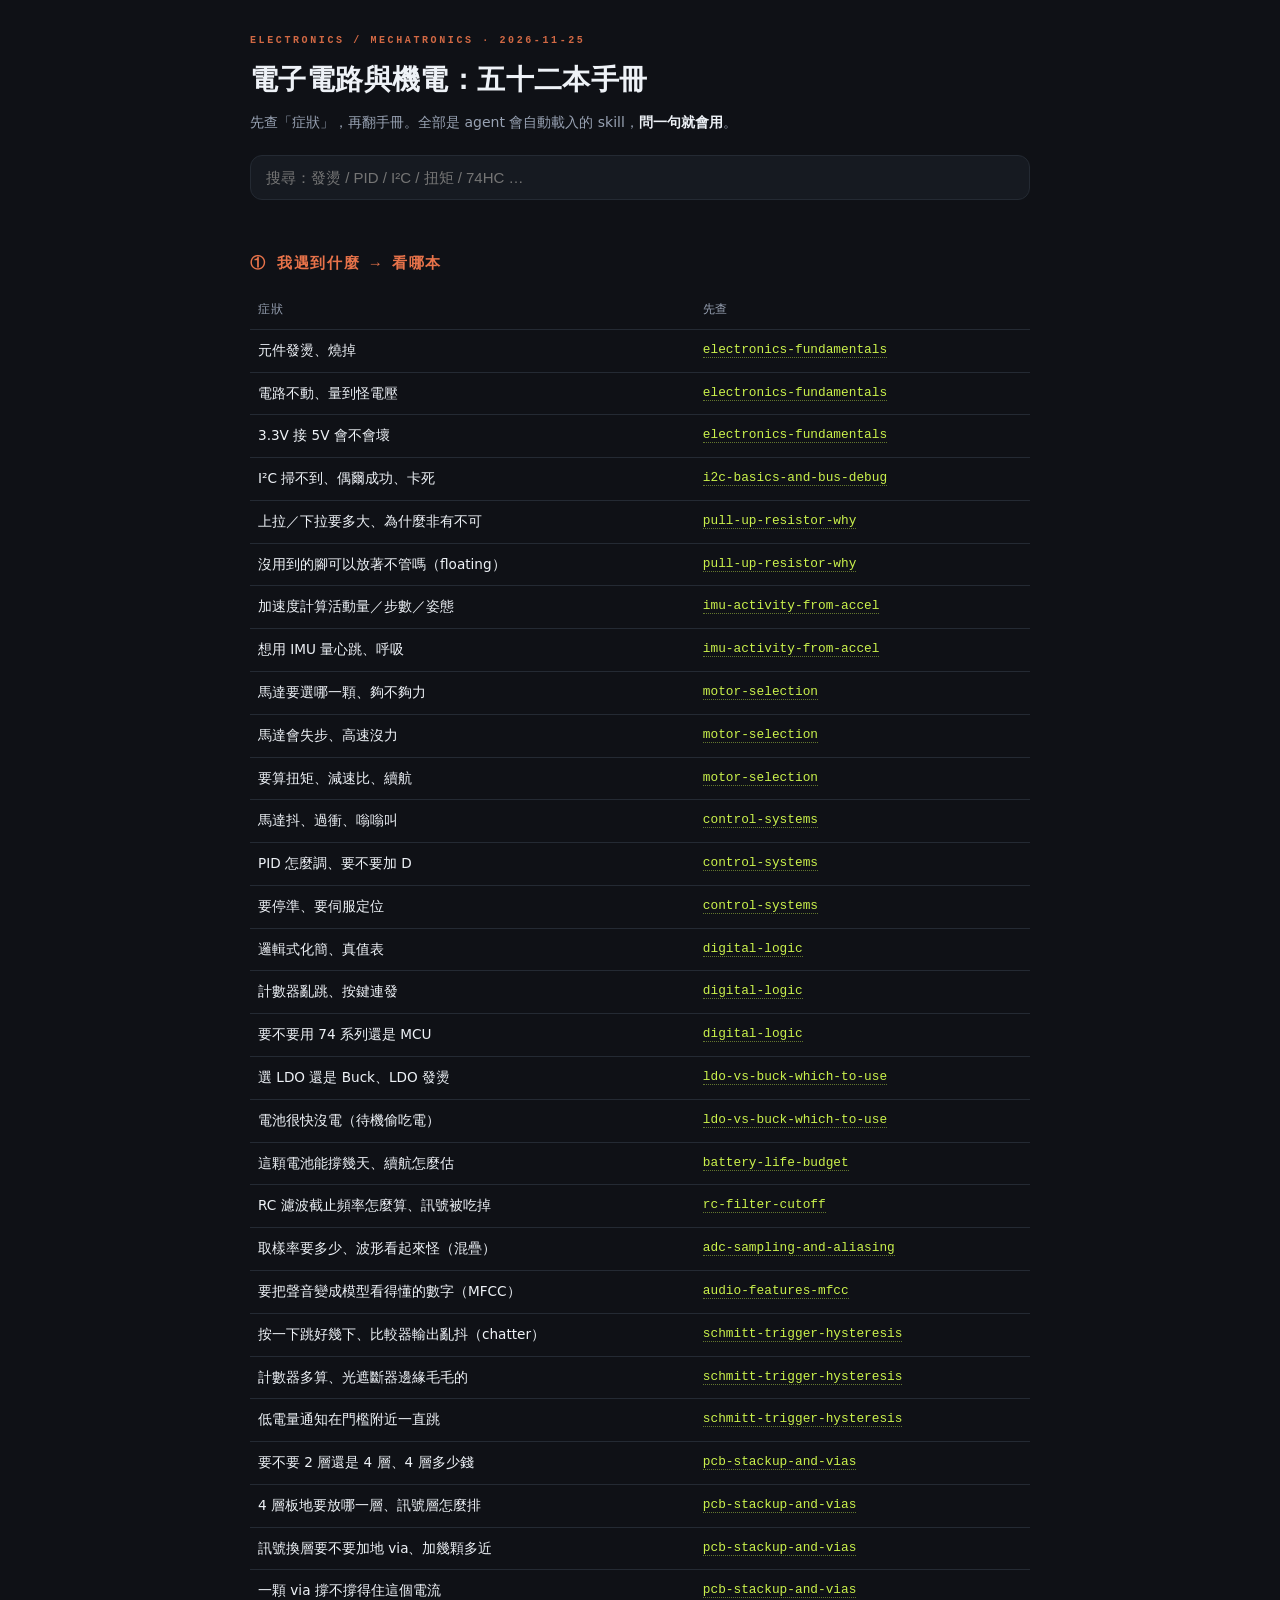
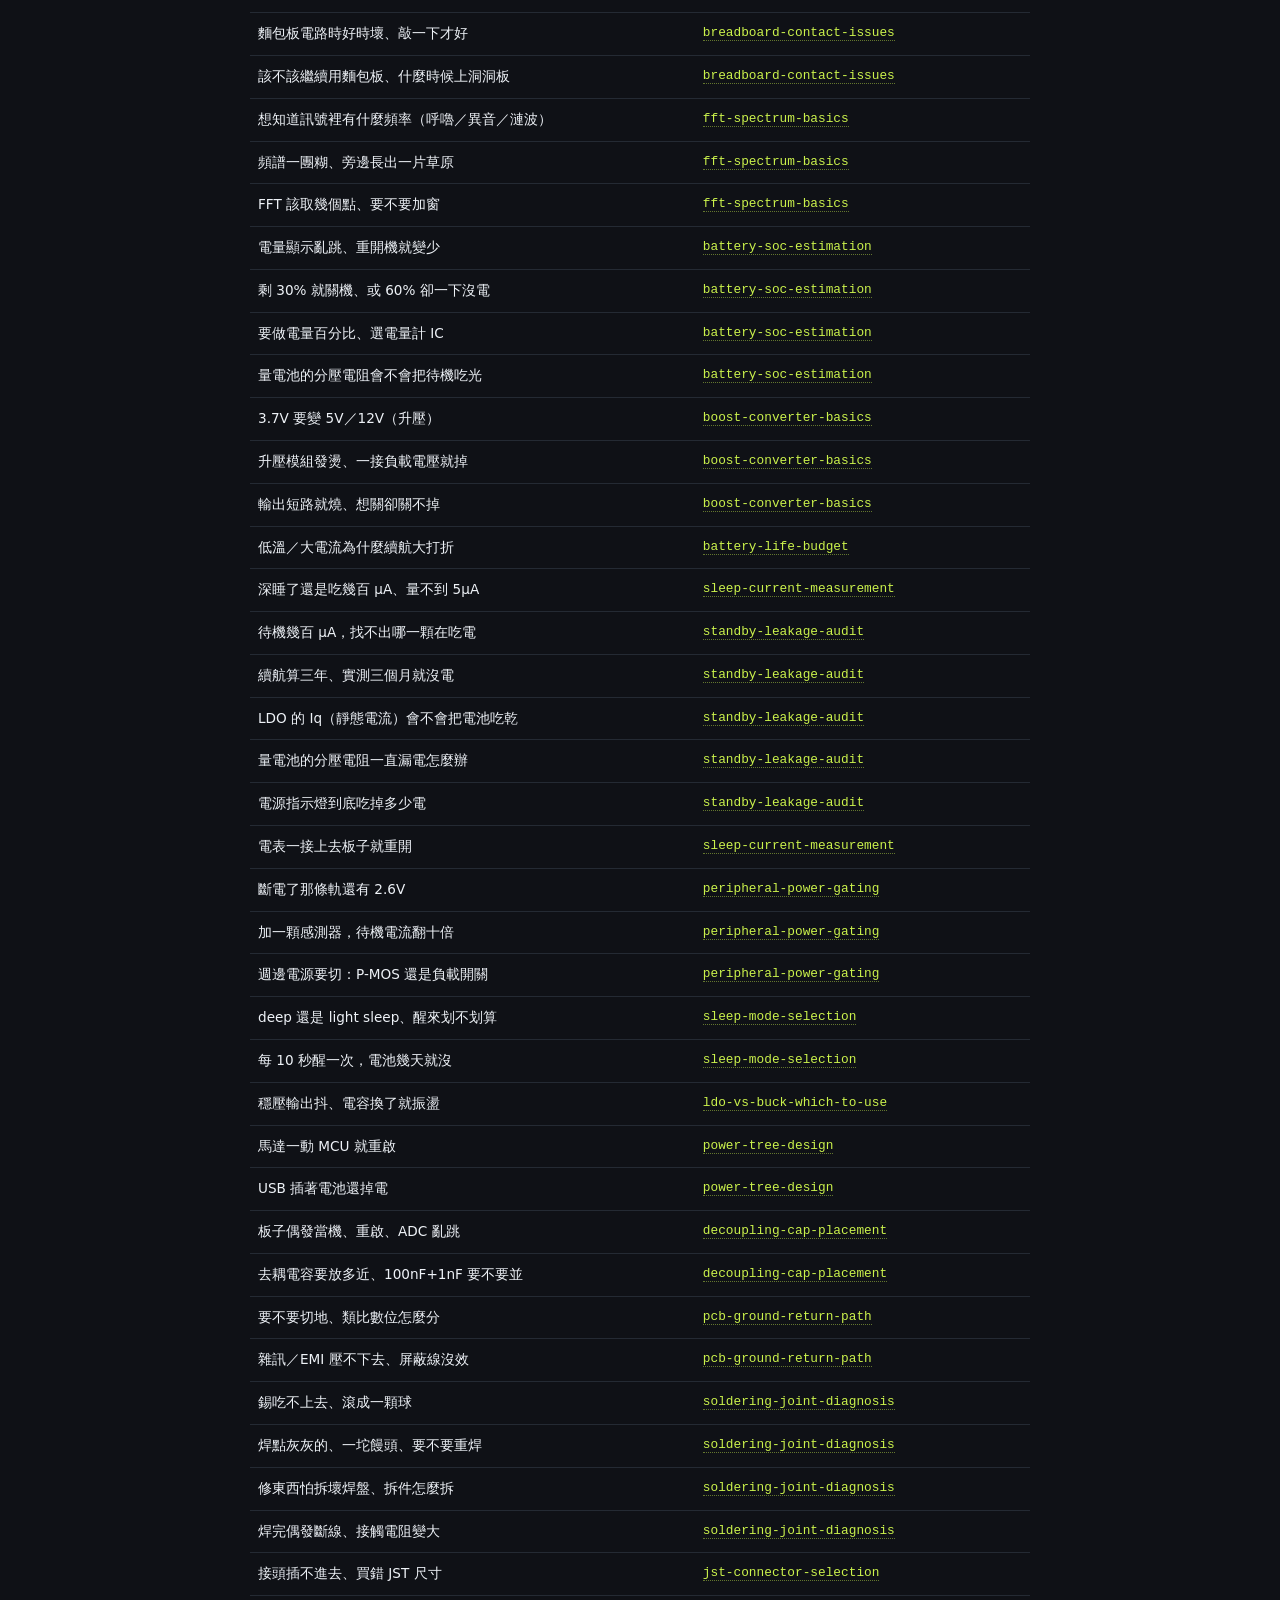
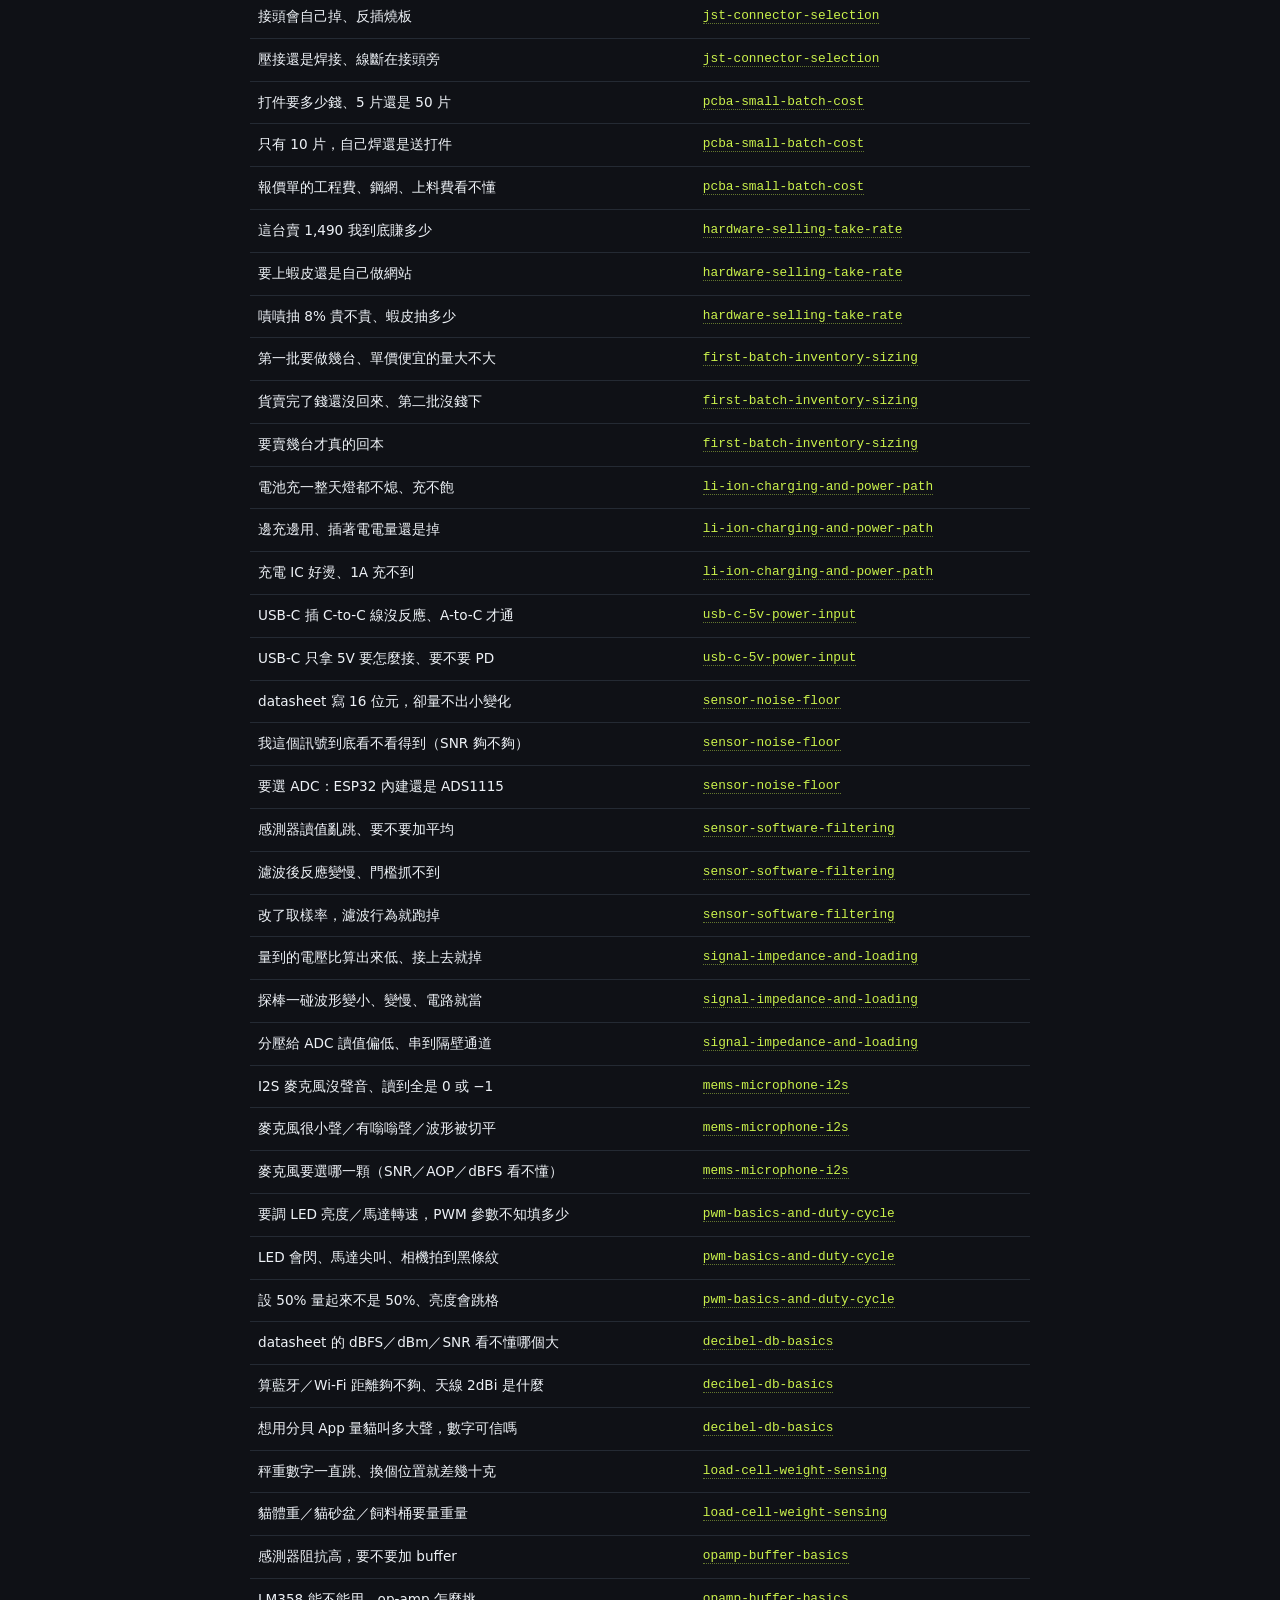
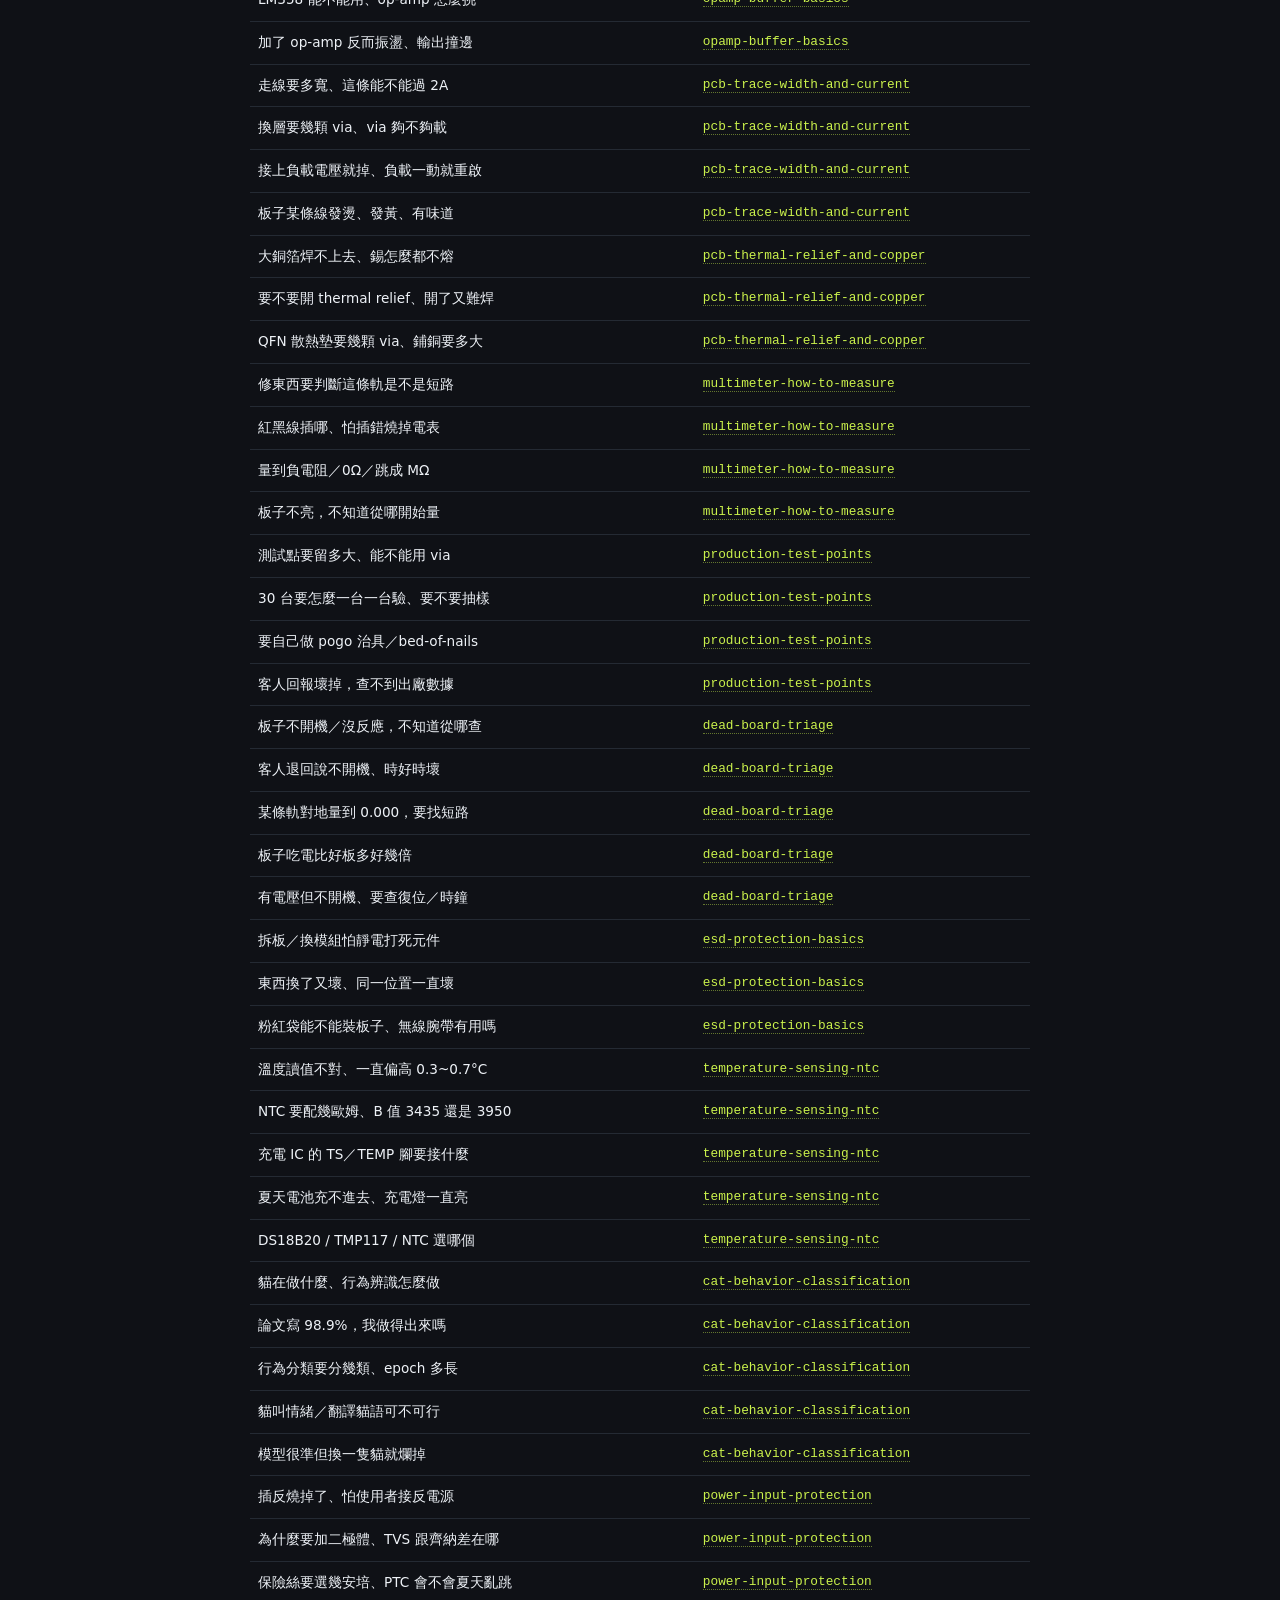
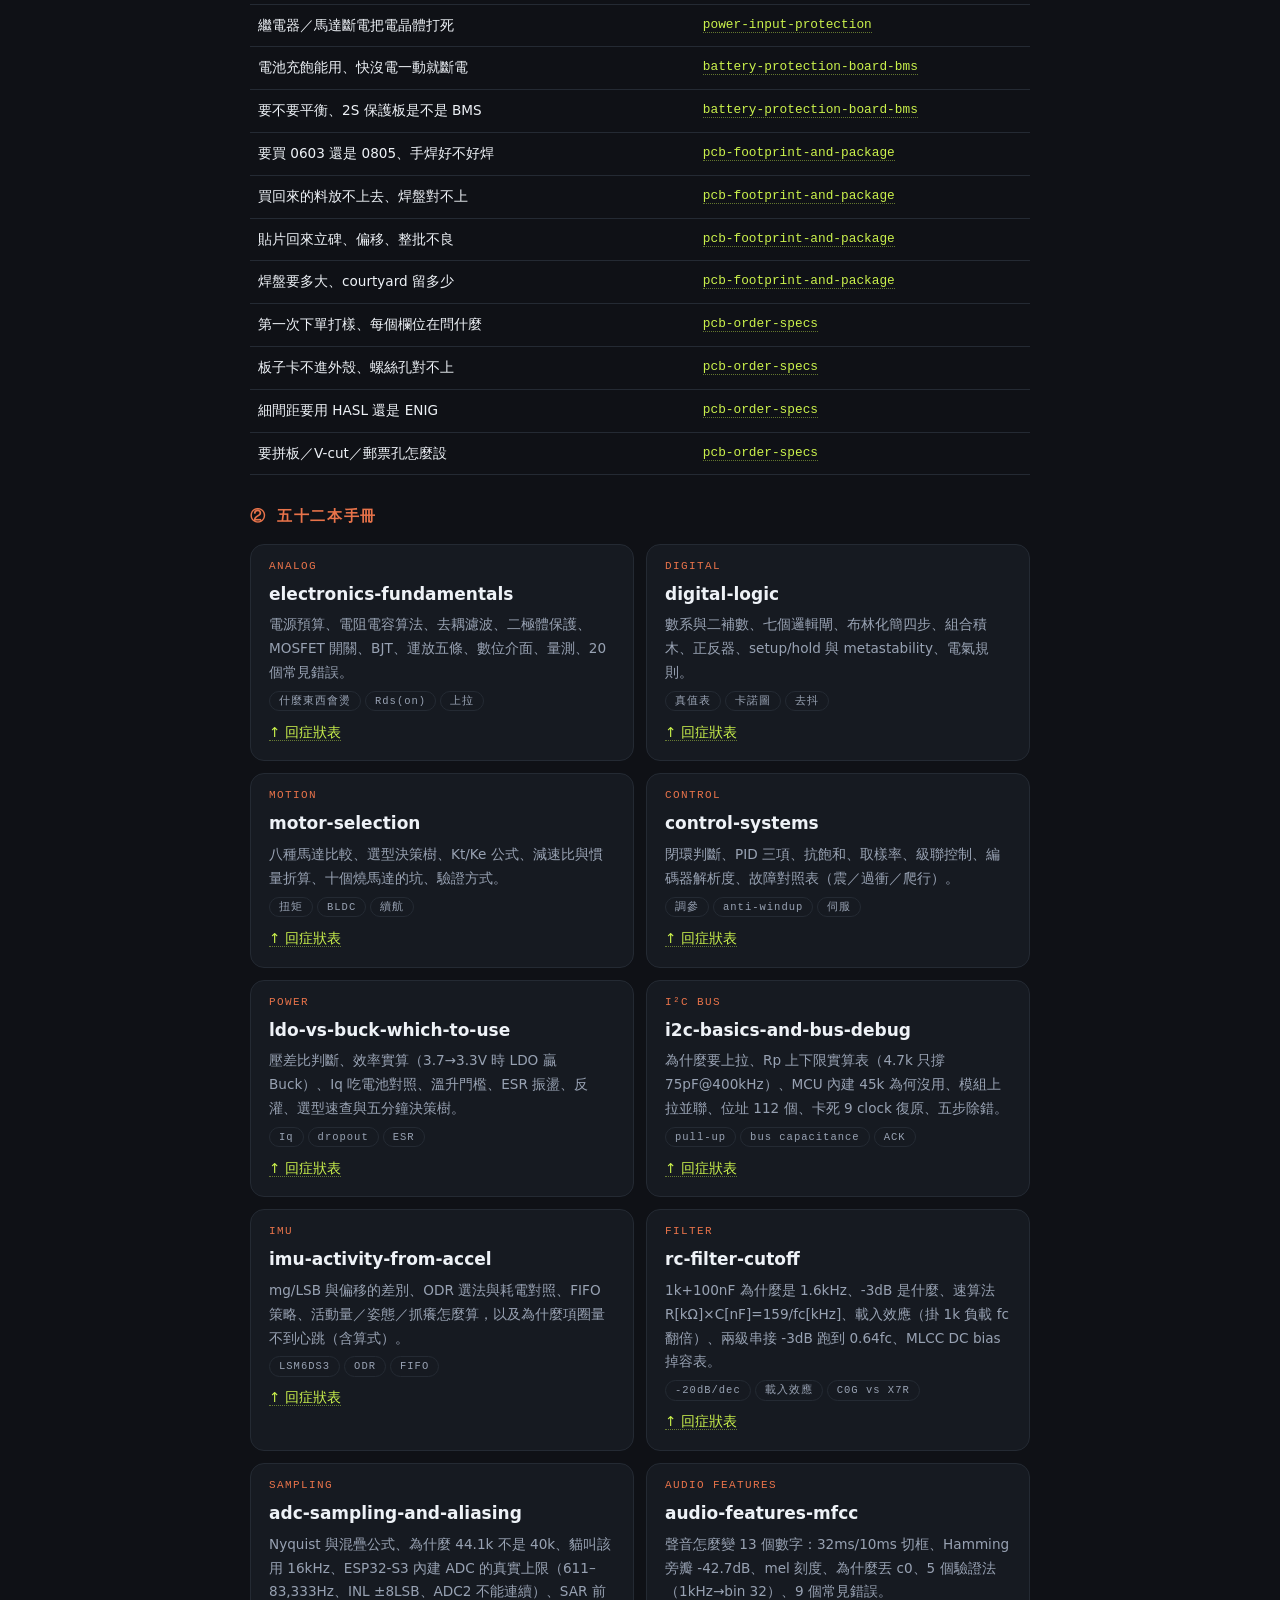
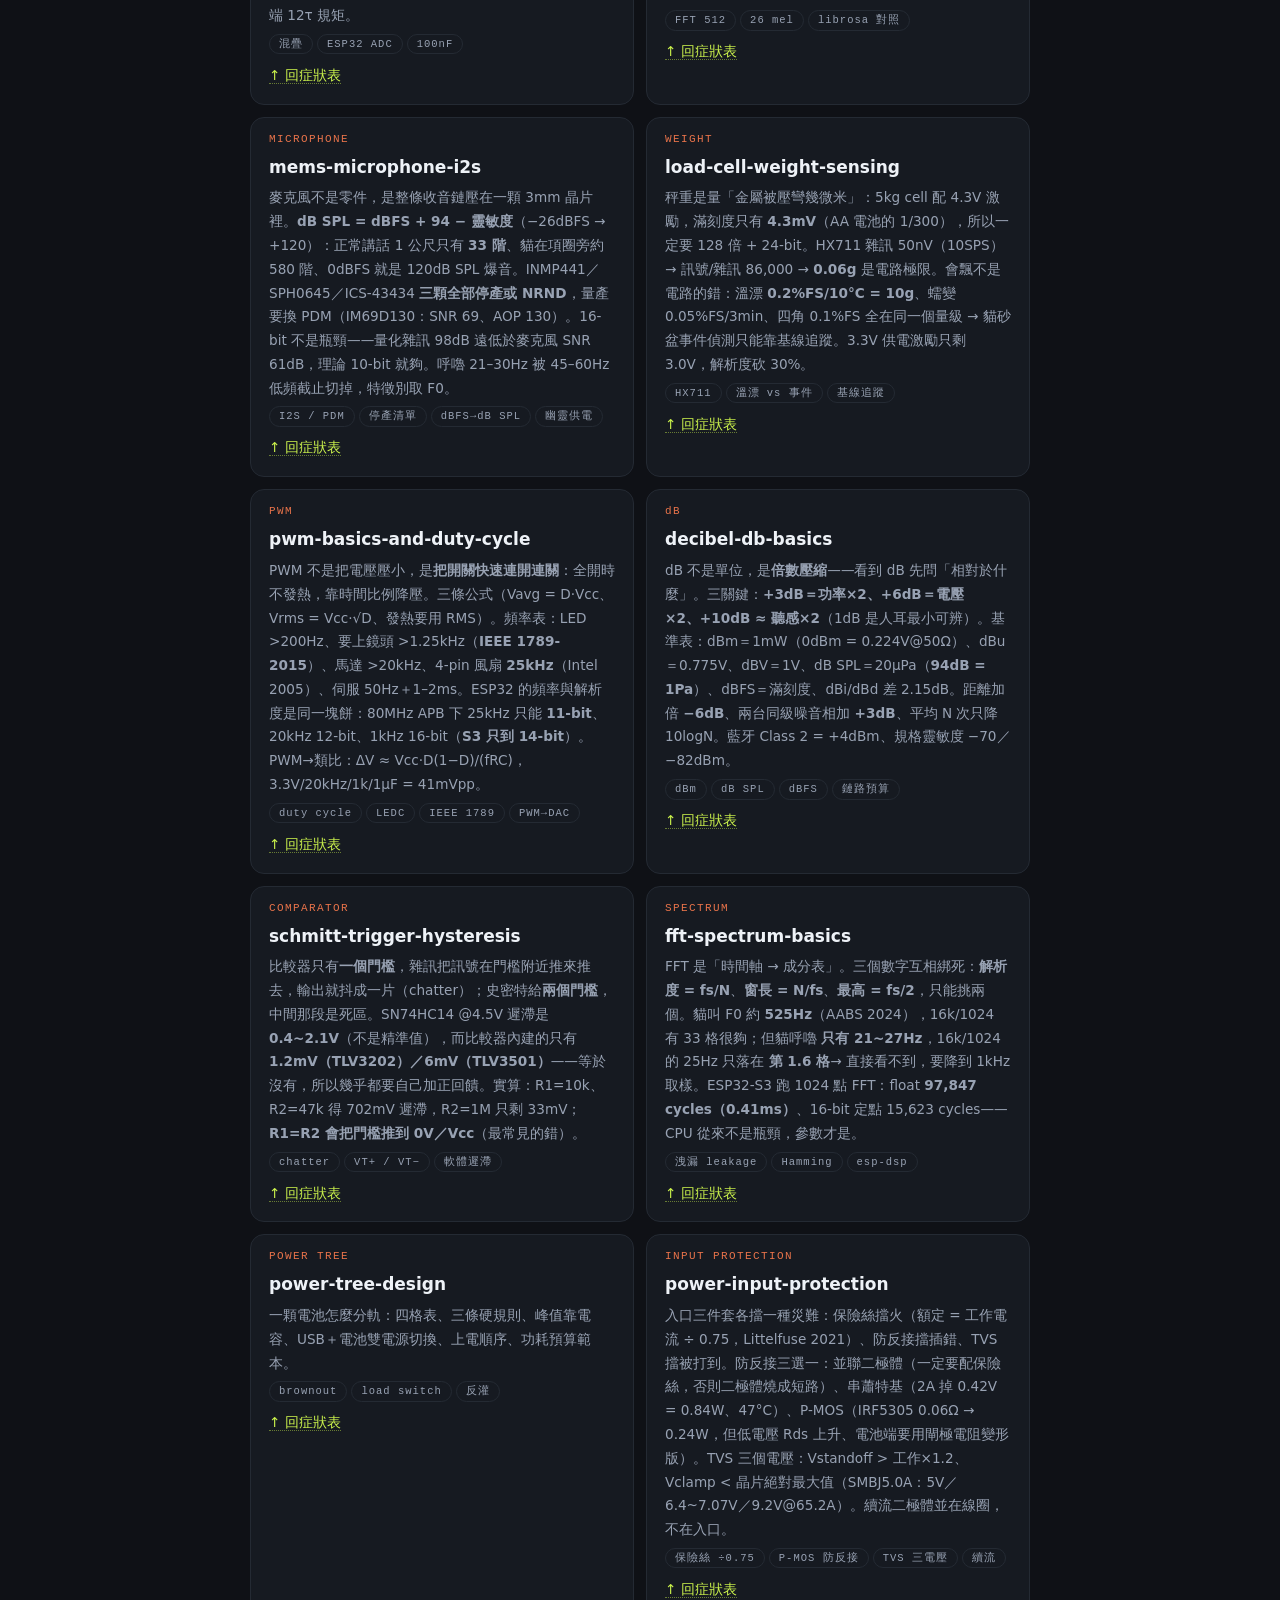
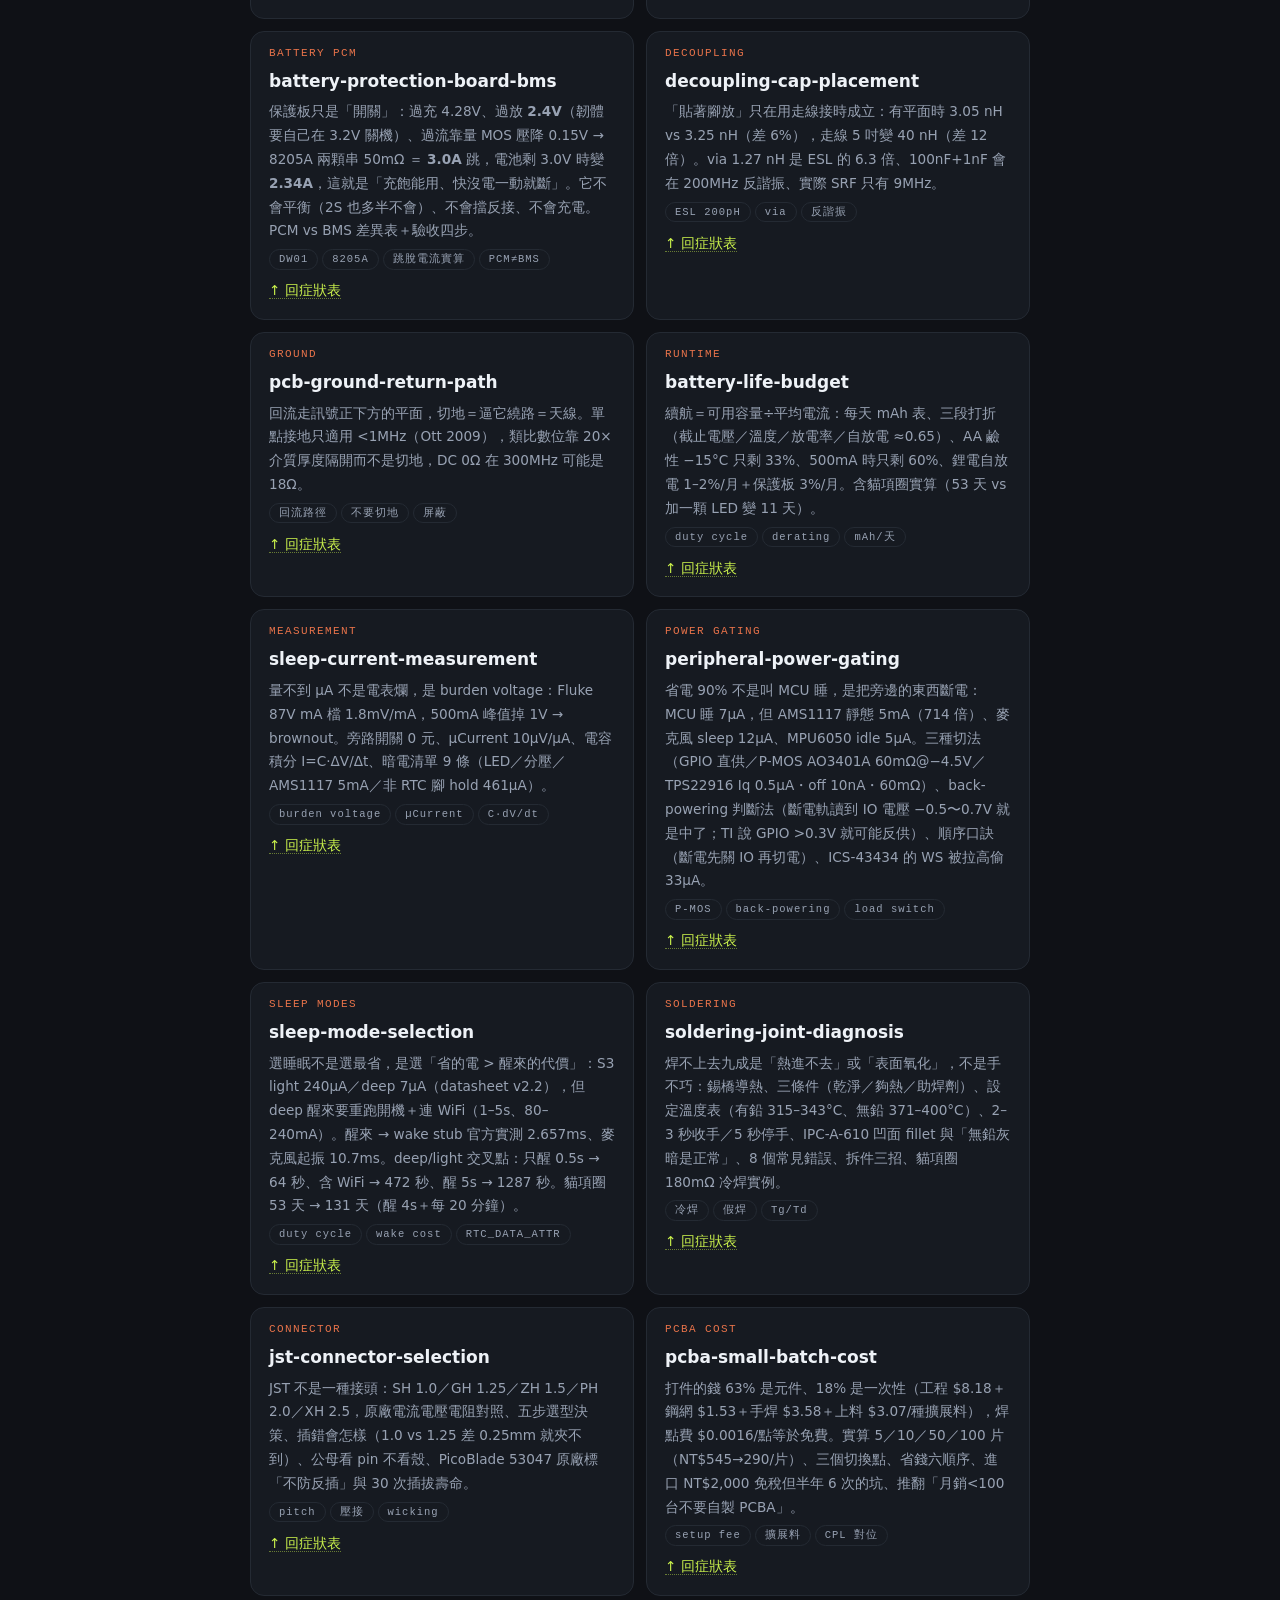
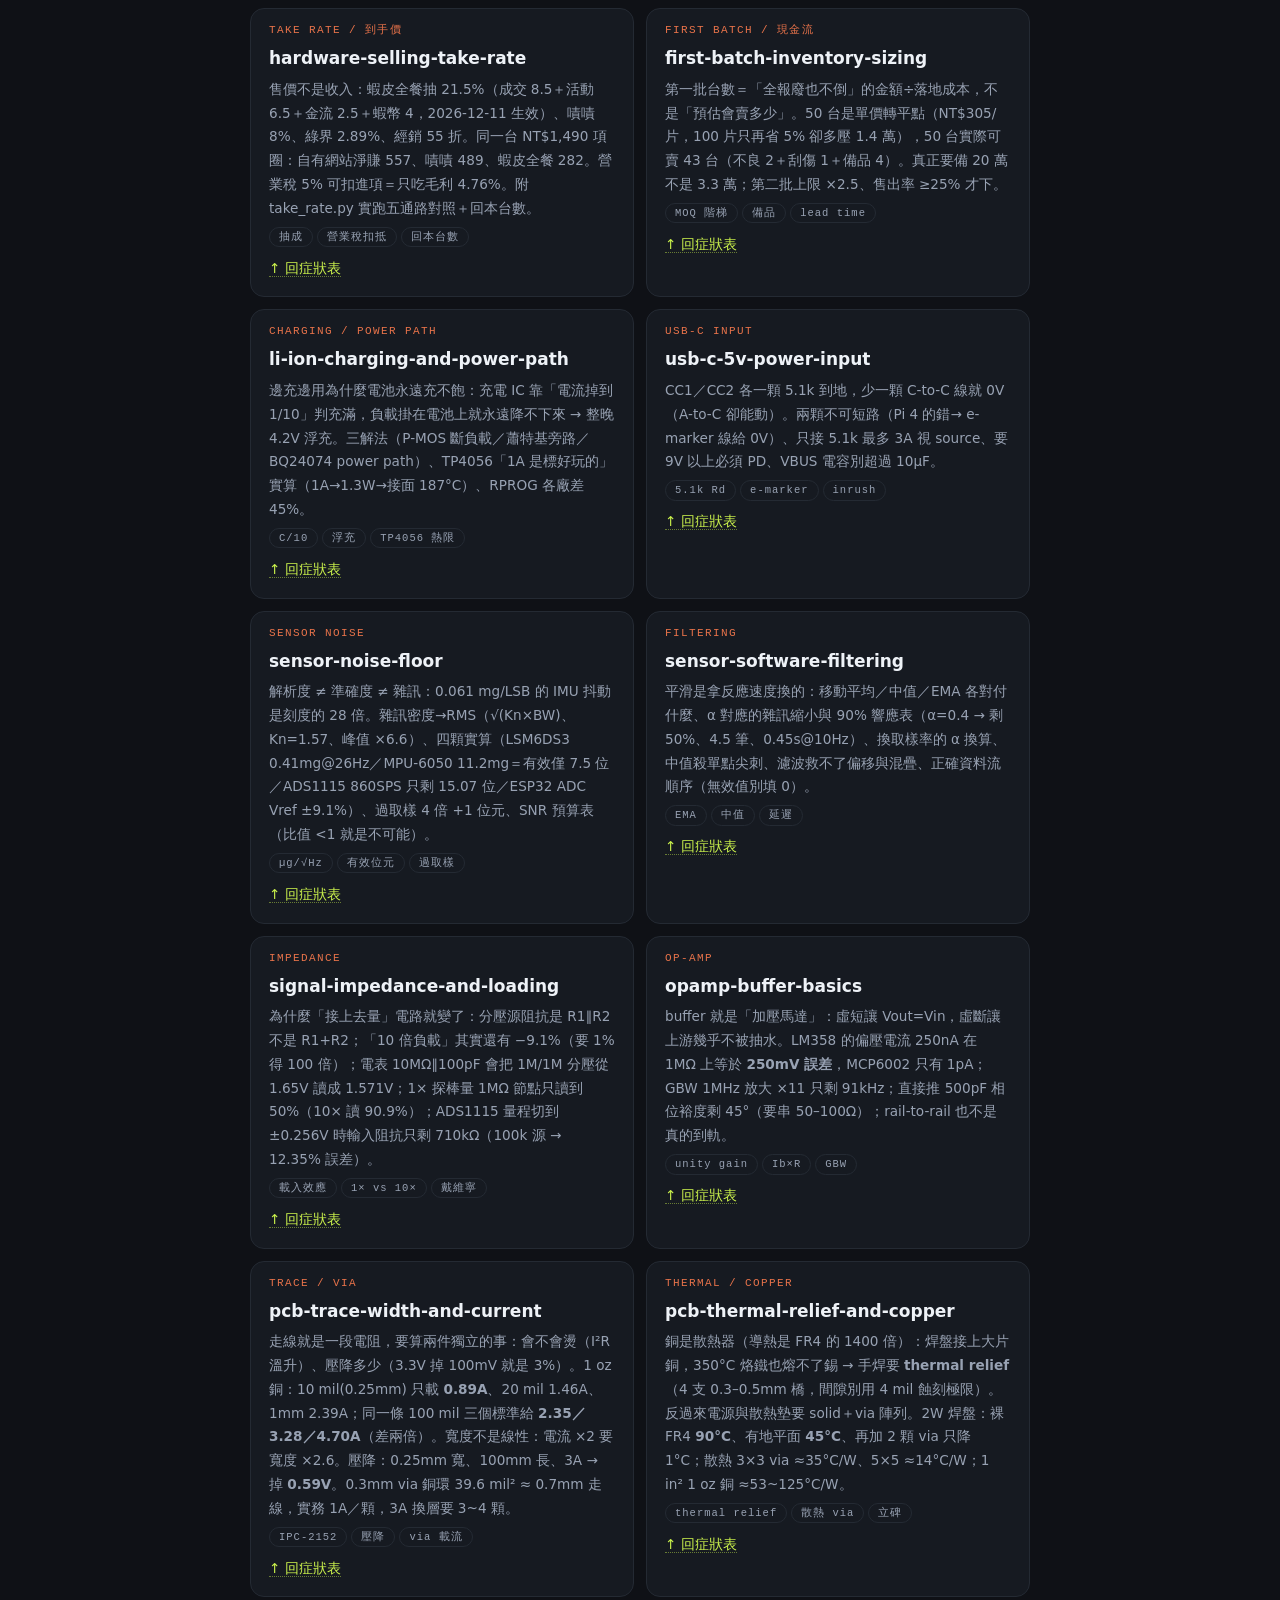
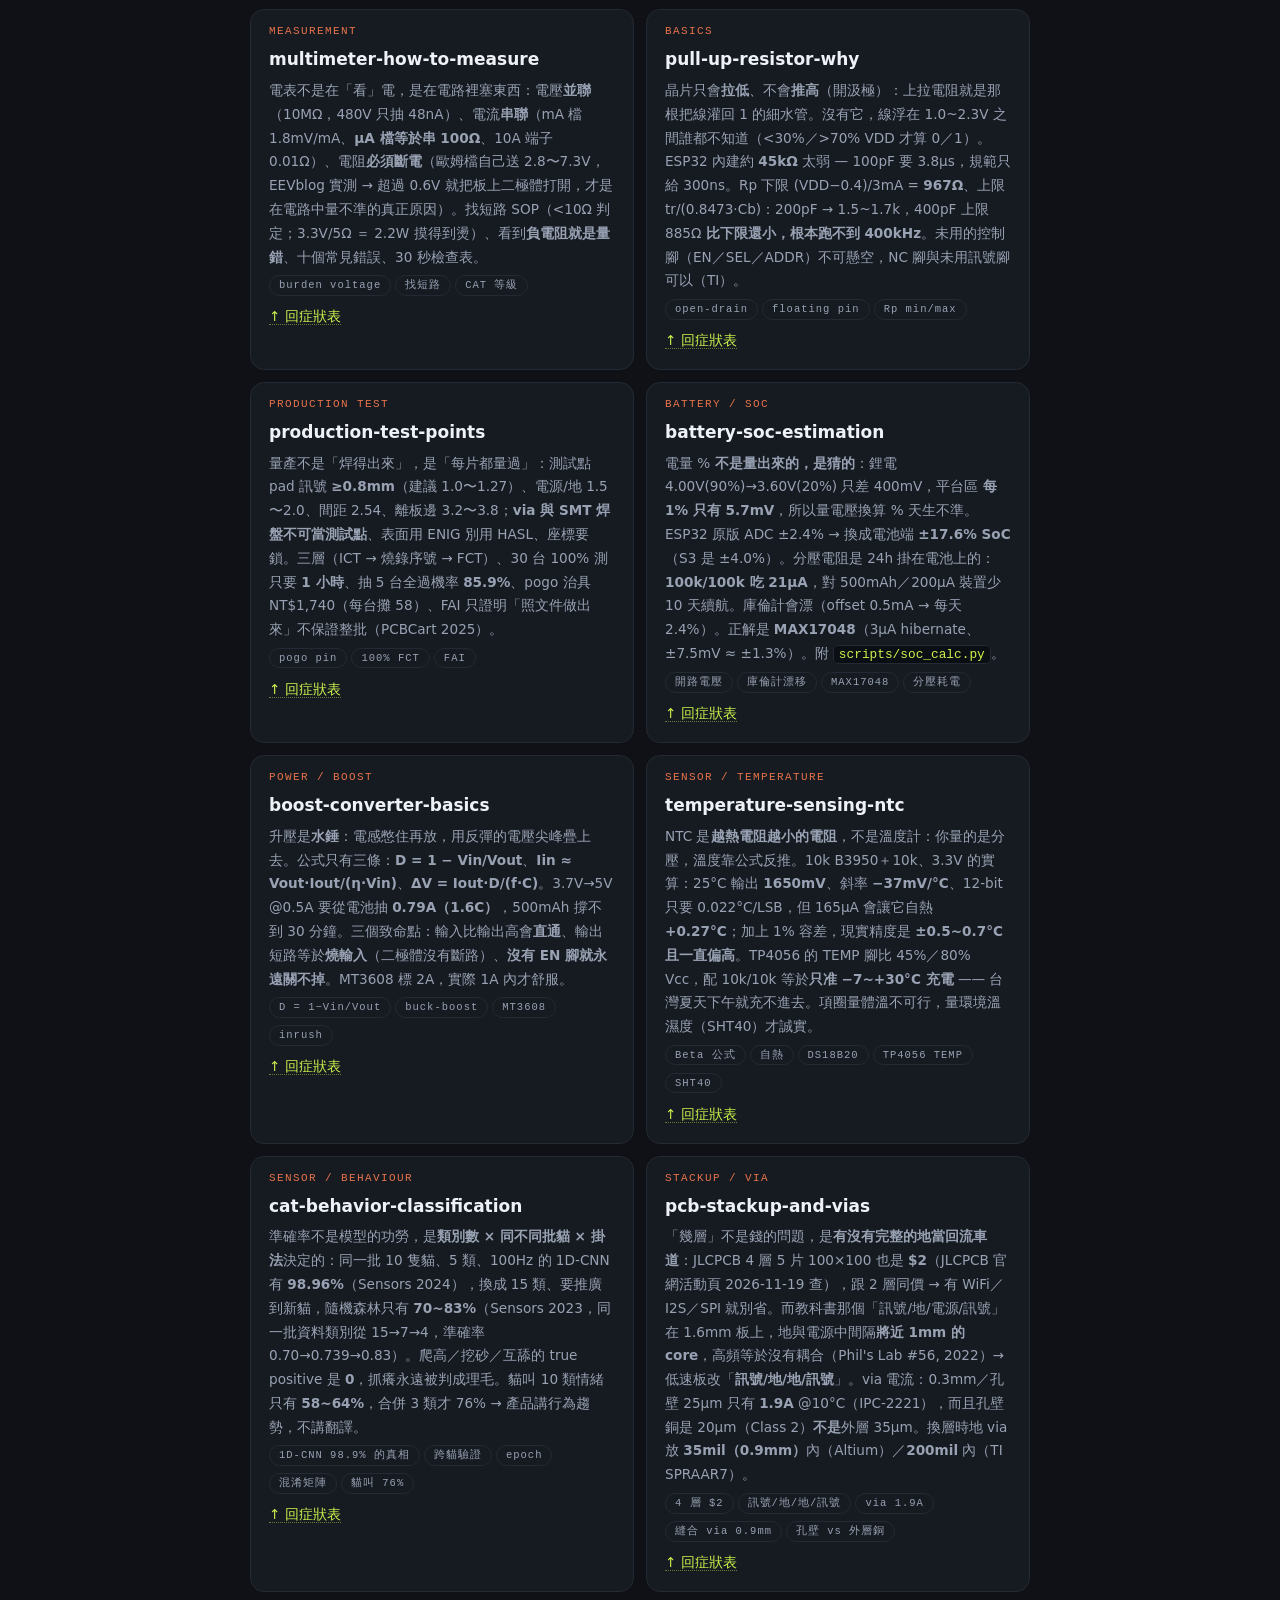
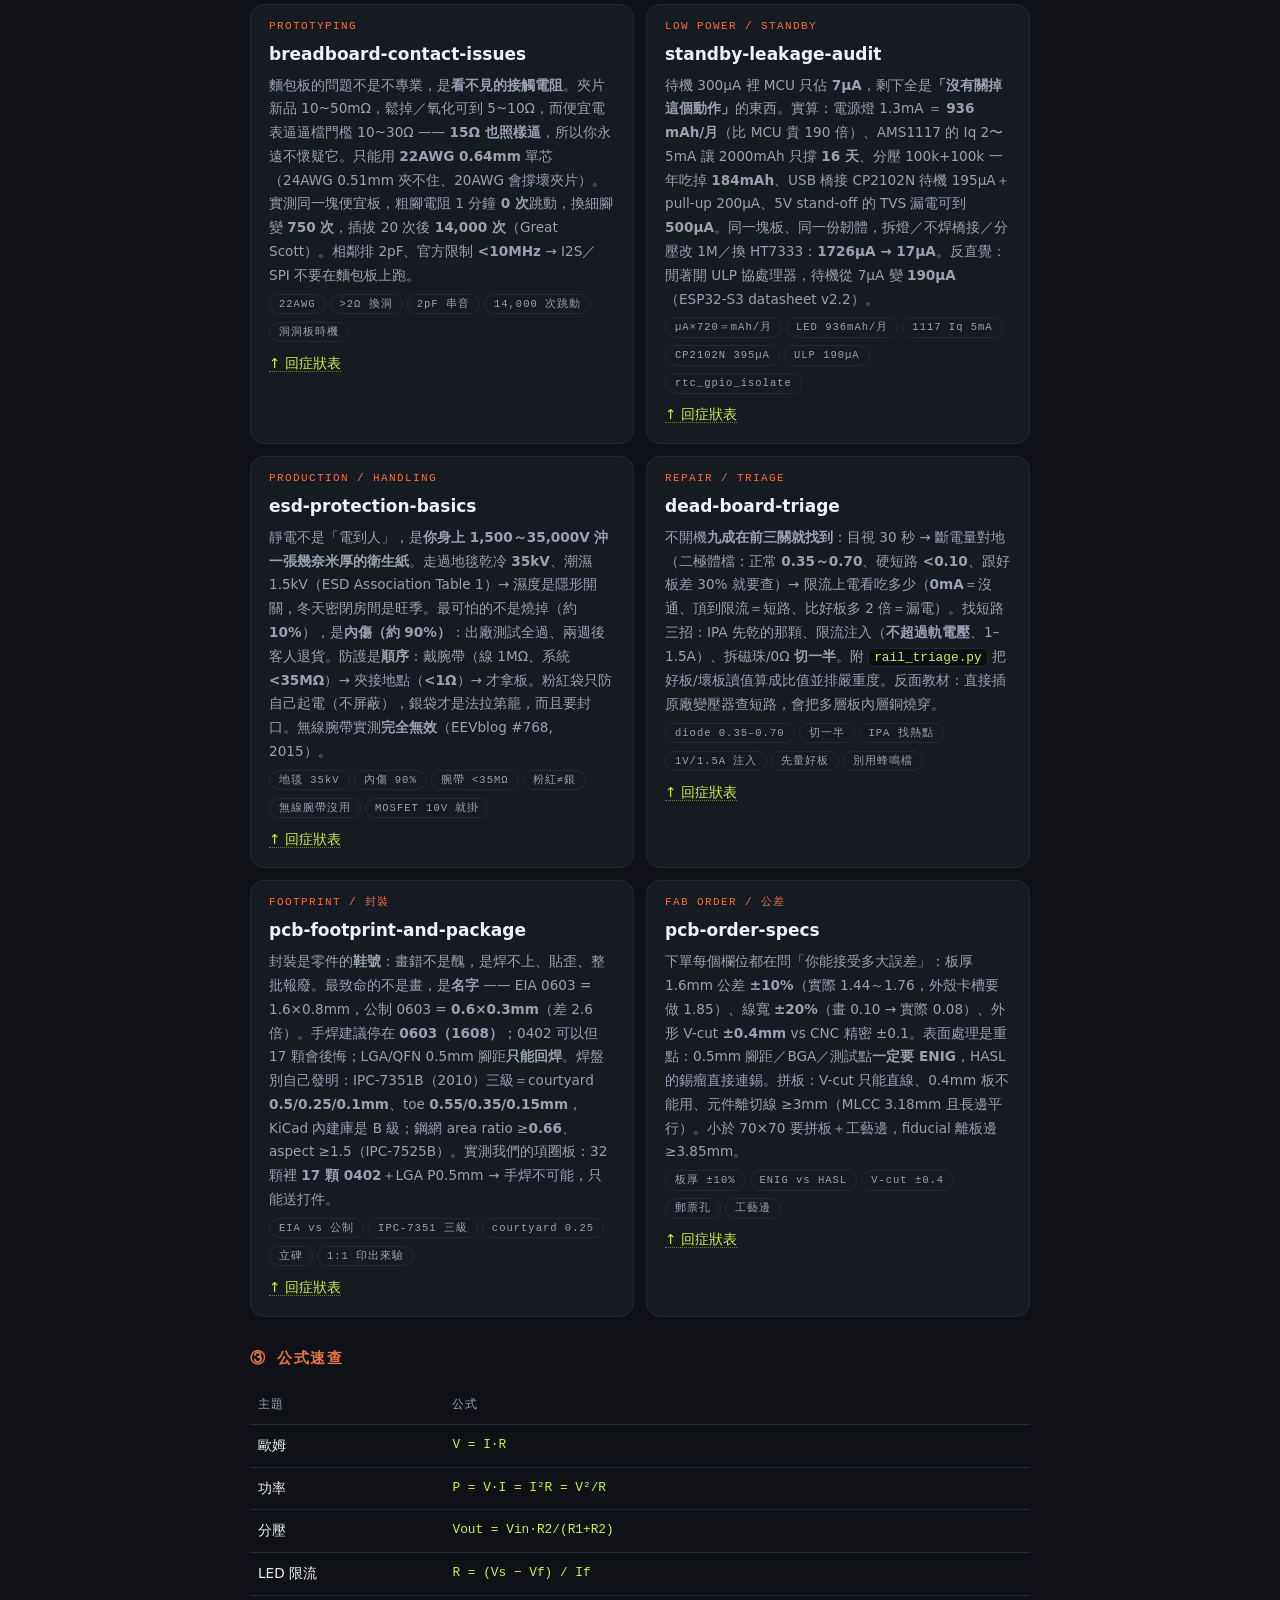
==== commit 8a8648c0: "electronics: 新增 pcb-footprint-and-package（EIA/公制、IPC-7351 三級、立碑、鋼網）與 pcb-order-specs（下單公差/ENIG/拼板），5" ====
--- a/electronics.html
+++ b/electronics.html
@@ -3,7 +3,7 @@
 <head>
 <meta charset="utf-8">
 <meta name="viewport" content="width=device-width,initial-scale=1">
-<title>電子／機電 五十本手冊 · 速查索引</title>
+<title>電子／機電 五十二本手冊 · 速查索引</title>
 <meta name="description" content="電子電路、數位邏輯、馬達選型、控制系統、成本與通路 — 一句話找到該用哪本手冊，附公式速查與常用數字">
 <style>
   :root{--bg:#0f1116;--card:#161a21;--line:#242a33;--acc:#e8734a;--lime:#cbf24c;--fg:#eef2f7;--dim:#98a2b3;--mono:ui-monospace,Menlo,monospace}
@@ -59,7 +59,7 @@
 <body>
 <div class="wrap">
   <div class="eb">ELECTRONICS / MECHATRONICS · 2026-11-25</div>
-  <h1>電子電路與機電：五十本手冊</h1>
+  <h1>電子電路與機電：五十二本手冊</h1>
   <p class="lead">先查「症狀」，再翻手冊。全部是 agent 會自動載入的 skill，<b>問一句就會用</b>。</p>
 
   <input id="q" placeholder="搜尋：發燙 / PID / I²C / 扭矩 / 74HC …">
@@ -214,11 +214,19 @@
       <tr><td>繼電器／馬達斷電把電晶體打死</td><td class="k"><a class="jump" href="#sk-protect">power-input-protection</a></td></tr>
       <tr><td>電池充飽能用、快沒電一動就斷電</td><td class="k"><a class="jump" href="#sk-bms">battery-protection-board-bms</a></td></tr>
       <tr><td>要不要平衡、2S 保護板是不是 BMS</td><td class="k"><a class="jump" href="#sk-bms">battery-protection-board-bms</a></td></tr>
+      <tr><td>要買 0603 還是 0805、手焊好不好焊</td><td class="k"><a class="jump" href="#sk-footprint">pcb-footprint-and-package</a></td></tr>
+      <tr><td>買回來的料放不上去、焊盤對不上</td><td class="k"><a class="jump" href="#sk-footprint">pcb-footprint-and-package</a></td></tr>
+      <tr><td>貼片回來立碑、偏移、整批不良</td><td class="k"><a class="jump" href="#sk-footprint">pcb-footprint-and-package</a></td></tr>
+      <tr><td>焊盤要多大、courtyard 留多少</td><td class="k"><a class="jump" href="#sk-footprint">pcb-footprint-and-package</a></td></tr>
+      <tr><td>第一次下單打樣、每個欄位在問什麼</td><td class="k"><a class="jump" href="#sk-order">pcb-order-specs</a></td></tr>
+      <tr><td>板子卡不進外殼、螺絲孔對不上</td><td class="k"><a class="jump" href="#sk-order">pcb-order-specs</a></td></tr>
+      <tr><td>細間距要用 HASL 還是 ENIG</td><td class="k"><a class="jump" href="#sk-order">pcb-order-specs</a></td></tr>
+      <tr><td>要拼板／V-cut／郵票孔怎麼設</td><td class="k"><a class="jump" href="#sk-order">pcb-order-specs</a></td></tr>
     </tbody>
   </table>
 
-  <!-- 2 五十本 -->
-  <h2 id="skills">② 五十本手冊</h2>
+  <!-- 2 五十二本 -->
+  <h2 id="skills">② 五十二本手冊</h2>
   <div class="grid two">
     <div class="card" id="sk-analog">
       <div class="sub">ANALOG</div>
@@ -519,6 +527,18 @@
       <h3>dead-board-triage</h3>
       <p>不開機<b>九成在前三關就找到</b>：目視 30 秒 → 斷電量對地（二極體檔：正常 <b>0.35～0.70</b>、硬短路 <b>&lt;0.10</b>、跟好板差 30% 就要查）→ 限流上電看吃多少（<b>0mA</b>＝沒通、頂到限流＝短路、比好板多 2 倍＝漏電）。找短路三招：IPA 先乾的那顆、限流注入（<b>不超過軌電壓</b>、1–1.5A）、拆磁珠/0Ω <b>切一半</b>。附 <code>rail_triage.py</code> 把好板/壞板讀值算成比值並排嚴重度。反面教材：直接插原廠變壓器查短路，會把多層板內層銅燒穿。</p>
       <div><span class="tag">diode 0.35–0.70</span><span class="tag">切一半</span><span class="tag">IPA 找熱點</span><span class="tag">1V/1.5A 注入</span><span class="tag">先量好板</span><span class="tag">別用蜂鳴檔</span></div>
+    </div>
+    <div class="card" id="sk-footprint">
+      <div class="sub">FOOTPRINT / 封裝</div>
+      <h3>pcb-footprint-and-package</h3>
+      <p>封裝是零件的<b>鞋號</b>：畫錯不是醜，是焊不上、貼歪、整批報廢。最致命的不是畫，是<b>名字</b> —— EIA 0603 = 1.6×0.8mm，公制 0603 = <b>0.6×0.3mm</b>（差 2.6 倍）。手焊建議停在 <b>0603（1608）</b>；0402 可以但 17 顆會後悔；LGA/QFN 0.5mm 腳距<b>只能回焊</b>。焊盤別自己發明：IPC-7351B（2010）三級＝courtyard <b>0.5/0.25/0.1mm</b>、toe <b>0.55/0.35/0.15mm</b>，KiCad 內建庫是 B 級；鋼網 area ratio ≥<b>0.66</b>、aspect ≥1.5（IPC-7525B）。實測我們的項圈板：32 顆裡 <b>17 顆 0402</b>＋LGA P0.5mm → 手焊不可能，只能送打件。</p>
+      <div><span class="tag">EIA vs 公制</span><span class="tag">IPC-7351 三級</span><span class="tag">courtyard 0.25</span><span class="tag">立碑</span><span class="tag">1:1 印出來驗</span></div>
+    </div>
+    <div class="card" id="sk-order">
+      <div class="sub">FAB ORDER / 公差</div>
+      <h3>pcb-order-specs</h3>
+      <p>下單每個欄位都在問「你能接受多大誤差」：板厚 1.6mm 公差 <b>±10%</b>（實際 1.44～1.76，外殼卡槽要做 1.85）、線寬 <b>±20%</b>（畫 0.10 → 實際 0.08）、外形 V-cut <b>±0.4mm</b> vs CNC 精密 ±0.1。表面處理是重點：0.5mm 腳距／BGA／測試點<b>一定要 ENIG</b>，HASL 的錫瘤直接連錫。拼板：V-cut 只能直線、0.4mm 板不能用、元件離切線 ≥3mm（MLCC 3.18mm 且長邊平行）。小於 70×70 要拼板＋工藝邊，fiducial 離板邊 ≥3.85mm。</p>
+      <div><span class="tag">板厚 ±10%</span><span class="tag">ENIG vs HASL</span><span class="tag">V-cut ±0.4</span><span class="tag">郵票孔</span><span class="tag">工藝邊</span></div>
     </div>
   </div>
 
@@ -666,6 +686,11 @@
       <tr><td>防反接損耗</td><td class="k">串蕭特基 0.42V×2A = <b>0.84W</b>；P-MOS 0.06Ω×2A² = <b>0.24W</b>；3.7V 系統掉 0.42V = 11%</td></tr>
       <tr><td>續流尖峰</td><td class="k">V = L·di/dt　100mH、100mA、1µs → 10,000V（計算值，實測受寄生電容限制）</td></tr>
       <tr><td>保護板跳脫電流</td><td class="k">I_trip = 0.15V ÷ (2×Rds_on)　50mΩ → <b>3.0A</b>；Vgs 掉到 2.5V（64mΩ）→ 2.34A</td></tr>
+      <tr><td>鋼網面積比</td><td class="k">AR = L·W / (2(L+W)·T) ≥ <b>0.66</b>　0402 焊盤 0.5×0.6、T=0.12 → 1.14 ✓</td></tr>
+      <tr><td>鋼網長寬比</td><td class="k">aspect = W / T ≥ <b>1.5</b>（太厚＝錫印不出來）</td></tr>
+      <tr><td>焊盤外伸／地盤</td><td class="k">IPC-7351B：toe <b>0.55/0.35/0.15mm</b>、courtyard <b>0.5/0.25/0.1mm</b>（A/B/C；0402 為 0.20/0.15/0.10）</td></tr>
+      <tr><td>板厚最壞值</td><td class="k">標稱 ×(1±10%)　1.6 → <b>1.44～1.76</b>（&lt;1.0mm 改 ±0.1mm）</td></tr>
+      <tr><td>線寬最壞值</td><td class="k">設計 ×(1±20%)　0.10 → <b>0.08～0.12mm</b>；設計在極限＝實際更細</td></tr>
     </tbody>
   </table>
 
@@ -675,6 +700,11 @@
     <thead><tr><th>項目</th><th>數值</th></tr></thead>
     <tbody>
       <tr><td>螺絲間隙孔（3D 列印）</td><td class="k">M1.6→1.8　M2→2.2　M3→3.2　M4→4.3　M5→5.3</td></tr>
+      <tr><td>貼片封裝尺寸（EIA）</td><td class="k">0402=1.0×0.5　0603=1.6×0.8　0805=2.0×1.25　1206=3.2×1.6 mm（公制 1005/1608/2012/3216）</td></tr>
+      <tr><td>手焊門檻</td><td class="k">0805 輕鬆、0603 可以、0402 硬（顯微/尖鑷）、QFN/LGA 0.5mm <b>只能回焊</b></td></tr>
+      <tr><td>PCB 下單公差</td><td class="k">板厚 ±10%、線寬 ±20%、CNC ±0.1（精密）/±0.2、<b>V-cut ±0.4</b>（JLC 2025）</td></tr>
+      <tr><td>拼板數字</td><td class="k">V-cut 銅離線 ≥0.4（建議 1.0）、元件 ≥3、郵票孔 0.6mm×5~8 孔、板距 1.6~2、最小拼板 70×70</td></tr>
+      <tr><td>鋼網厚度</td><td class="k">標準 0.10~0.20mm（0402 用 0.10~0.12）；JLC 可到 0.03~0.5 特規</td></tr>
       <tr><td>攻牙鑽孔</td><td class="k">M1.6→1.25　M3→2.5　M4→3.3　M5→4.2</td></tr>
       <tr><td>去耦</td><td class="k">100nF 貼腳 + 10µF 入口（bulk ≥ local 總和 ×10）</td></tr>
       <tr><td>焊盤+ESL（0603）</td><td class="k">約 3 nH → 100nF 實際只護到 <b>9MHz</b></td></tr>
@@ -928,7 +958,7 @@
 
   <div class="foot">
     <a href="/">← 回總入口</a><br>
-    最後更新 2026-11-25 · 五十本手冊由 Hermes Agent 小威工程師 維護
+    最後更新 2026-11-26 · 五十二本手冊由 Hermes Agent 小威工程師 維護
   </div>
 </div>
 <div id="toast"></div>
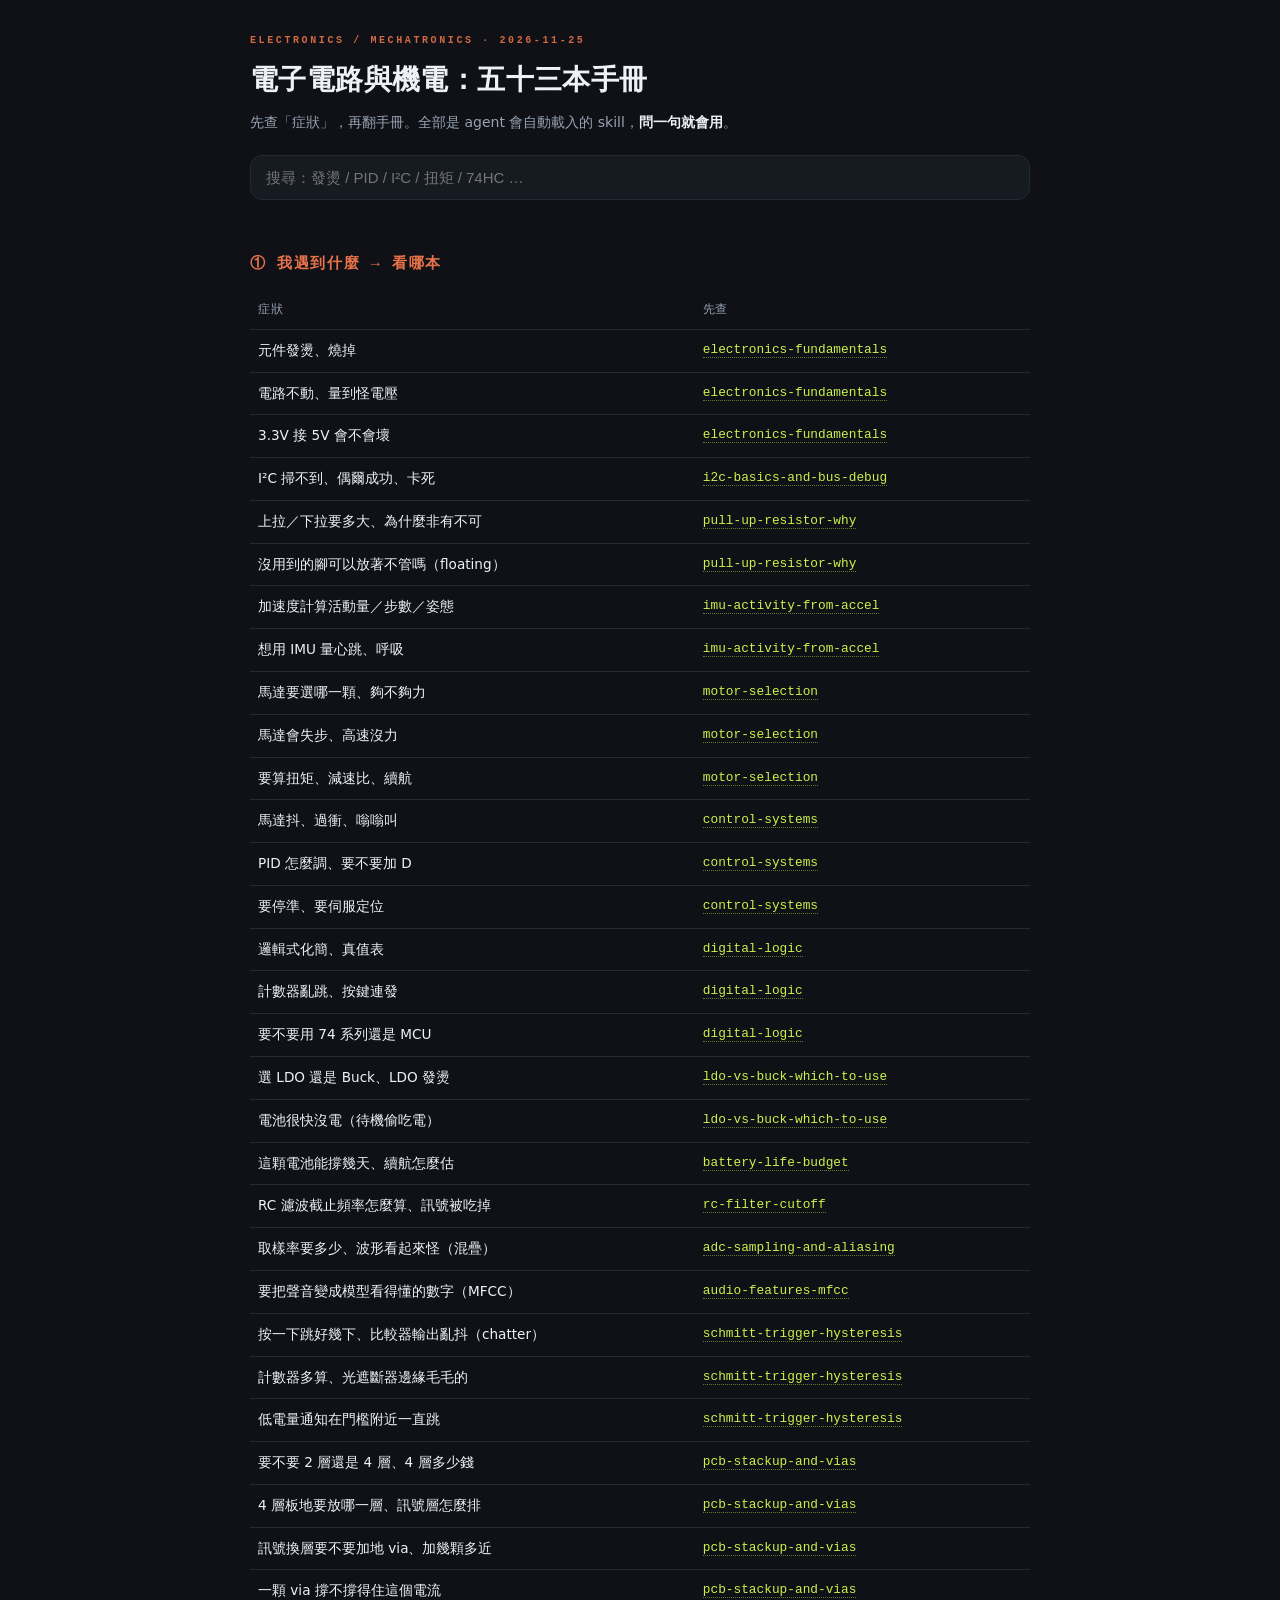
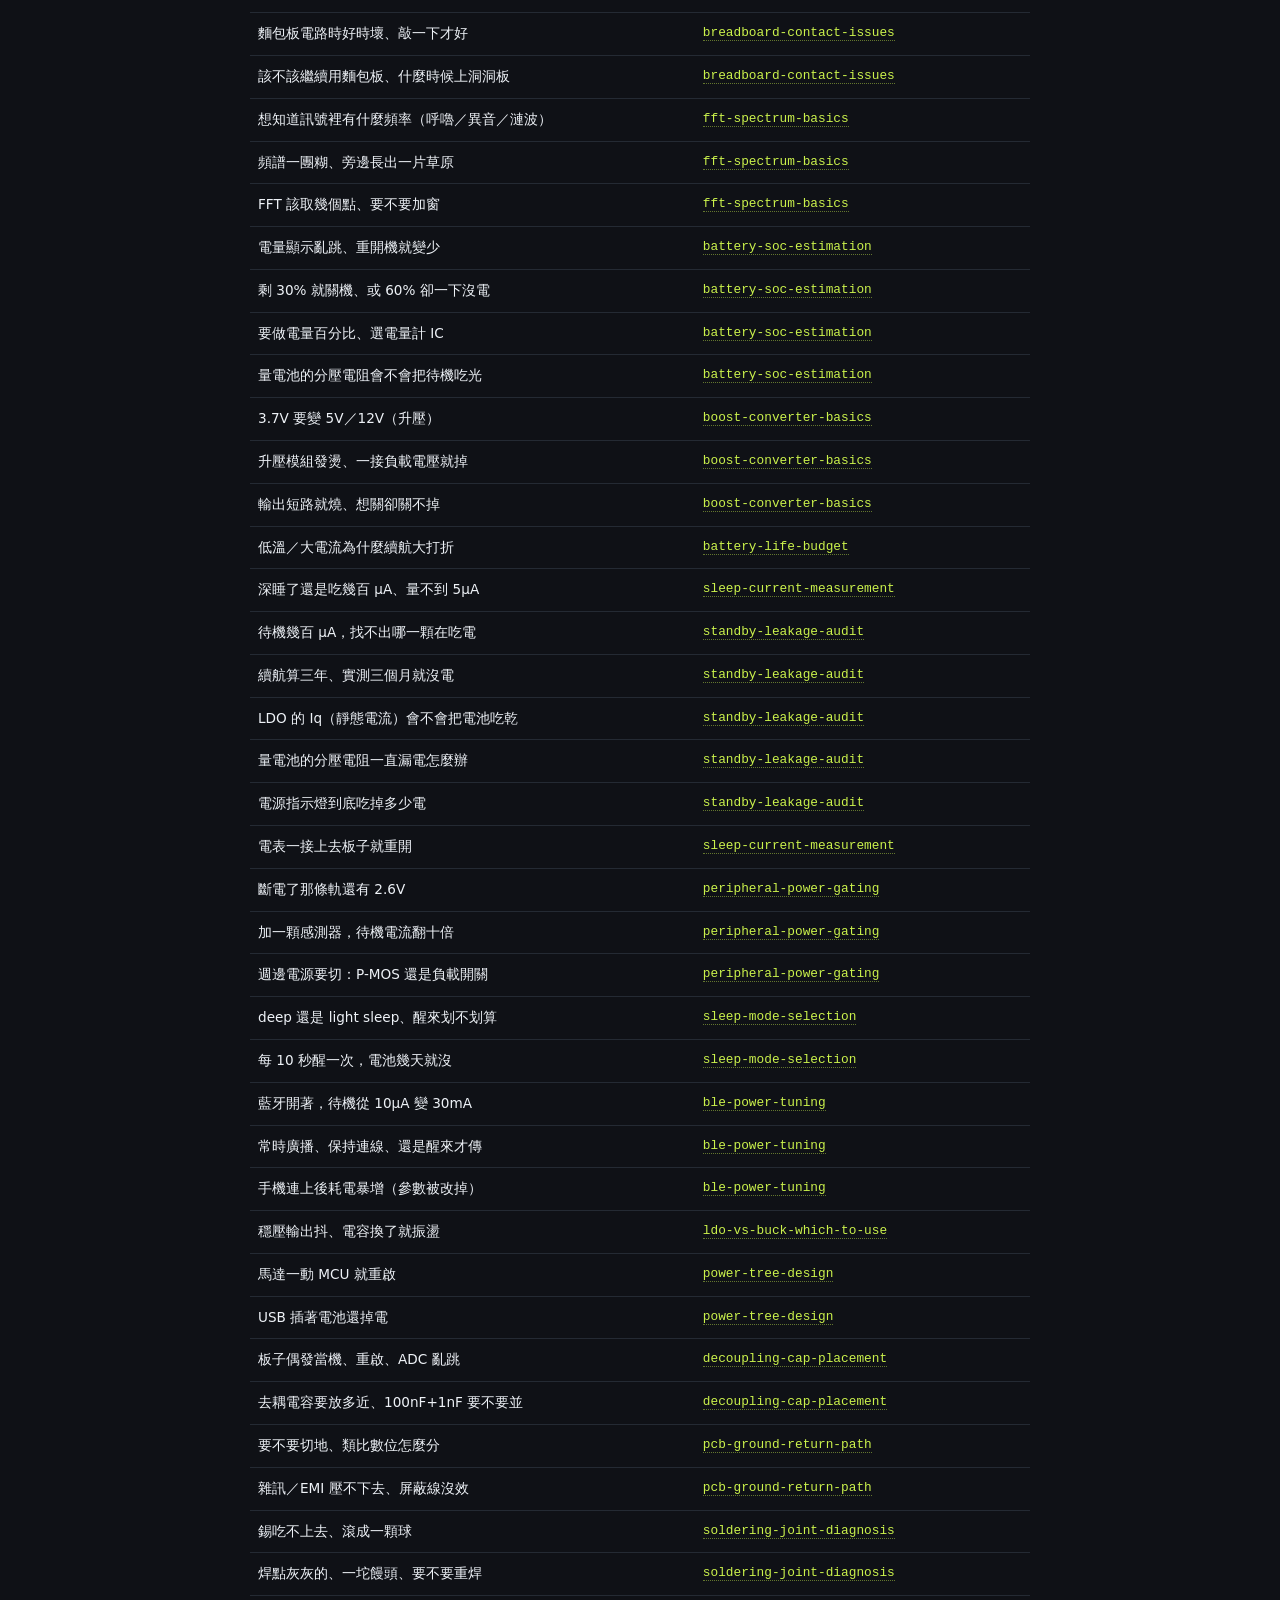
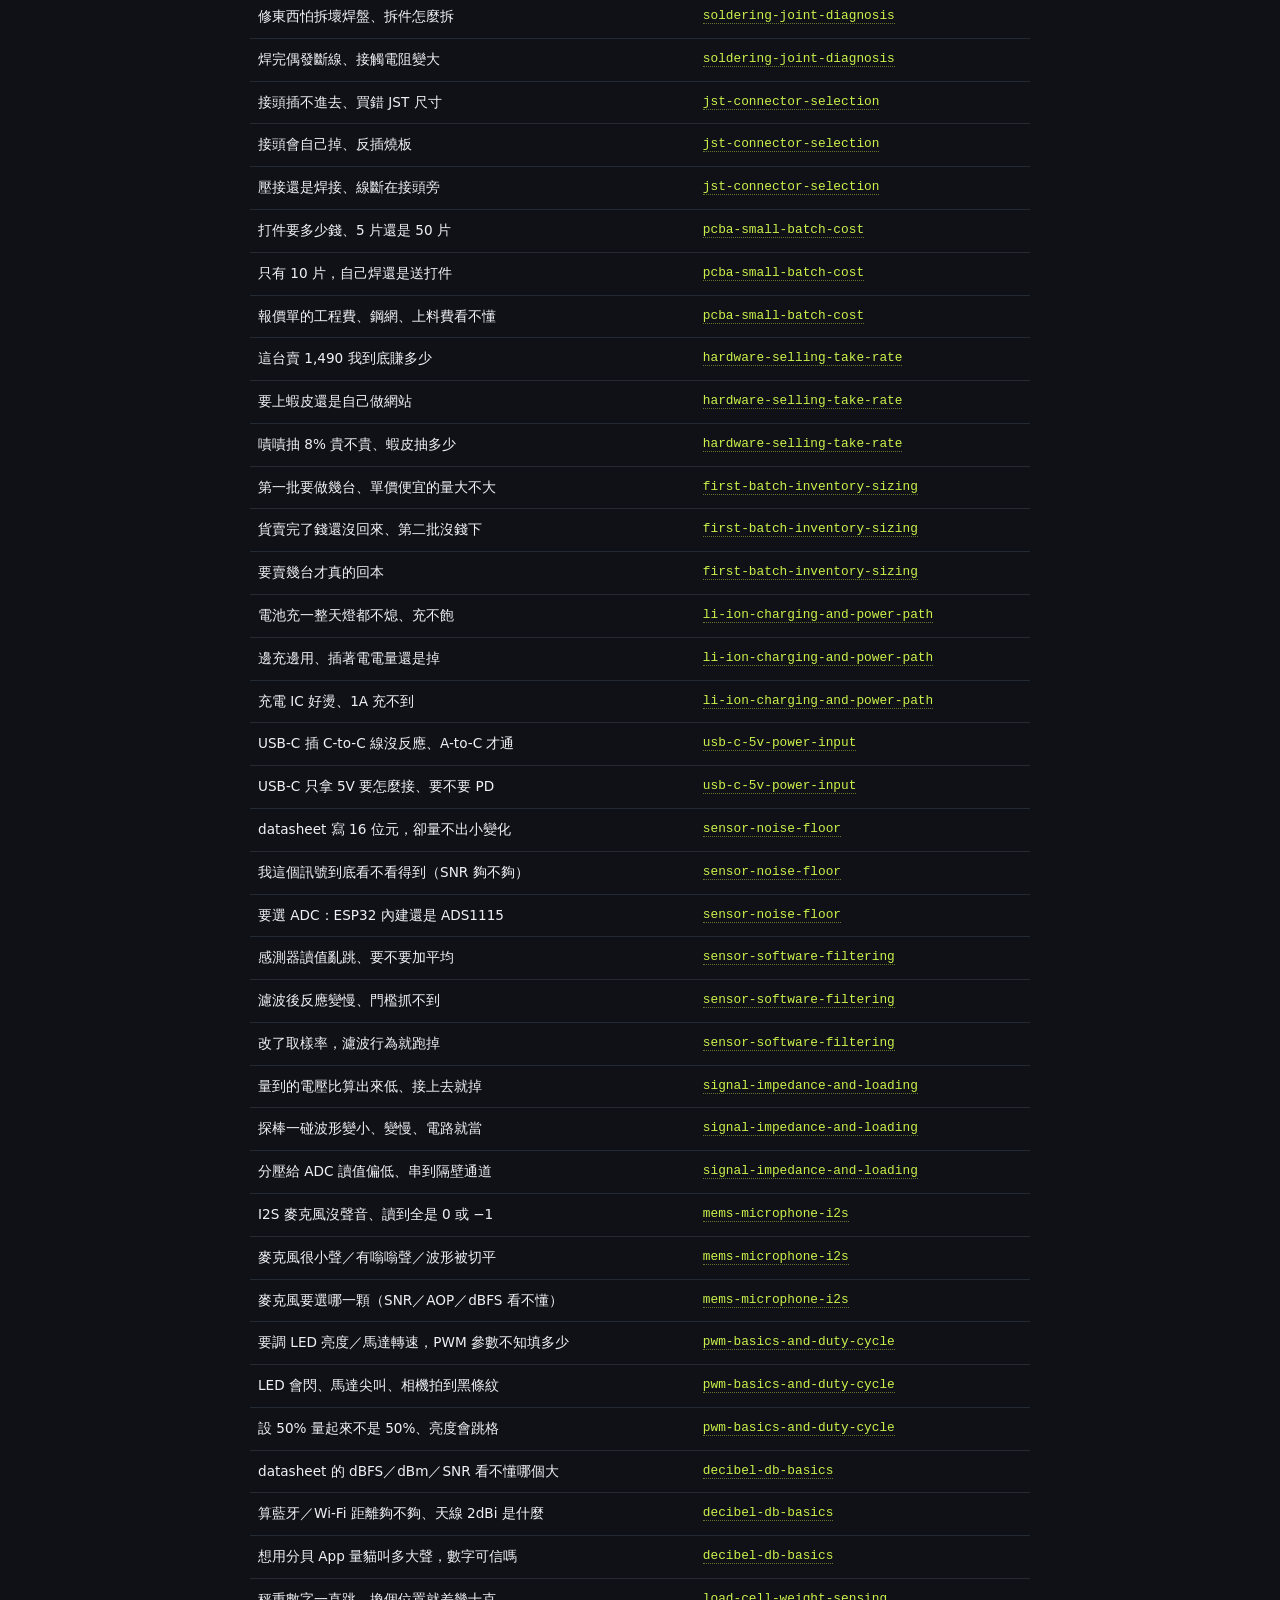
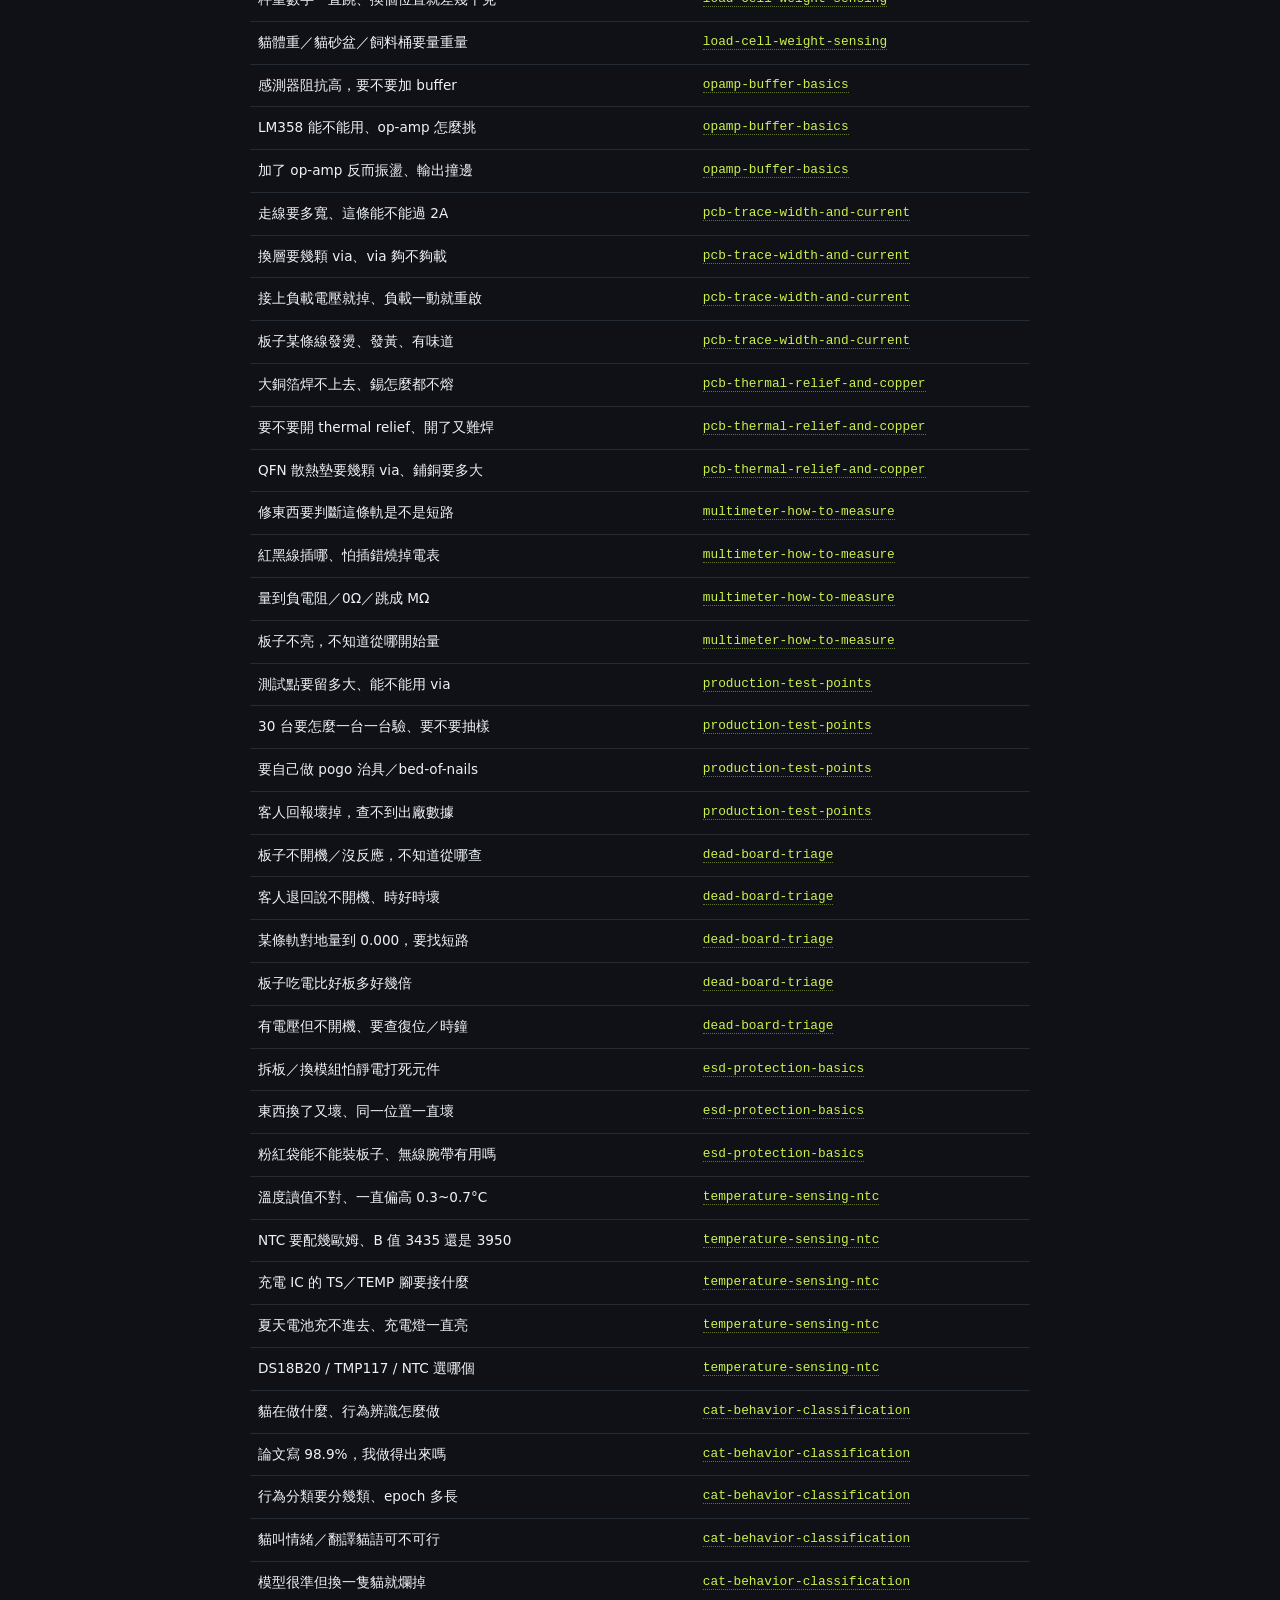
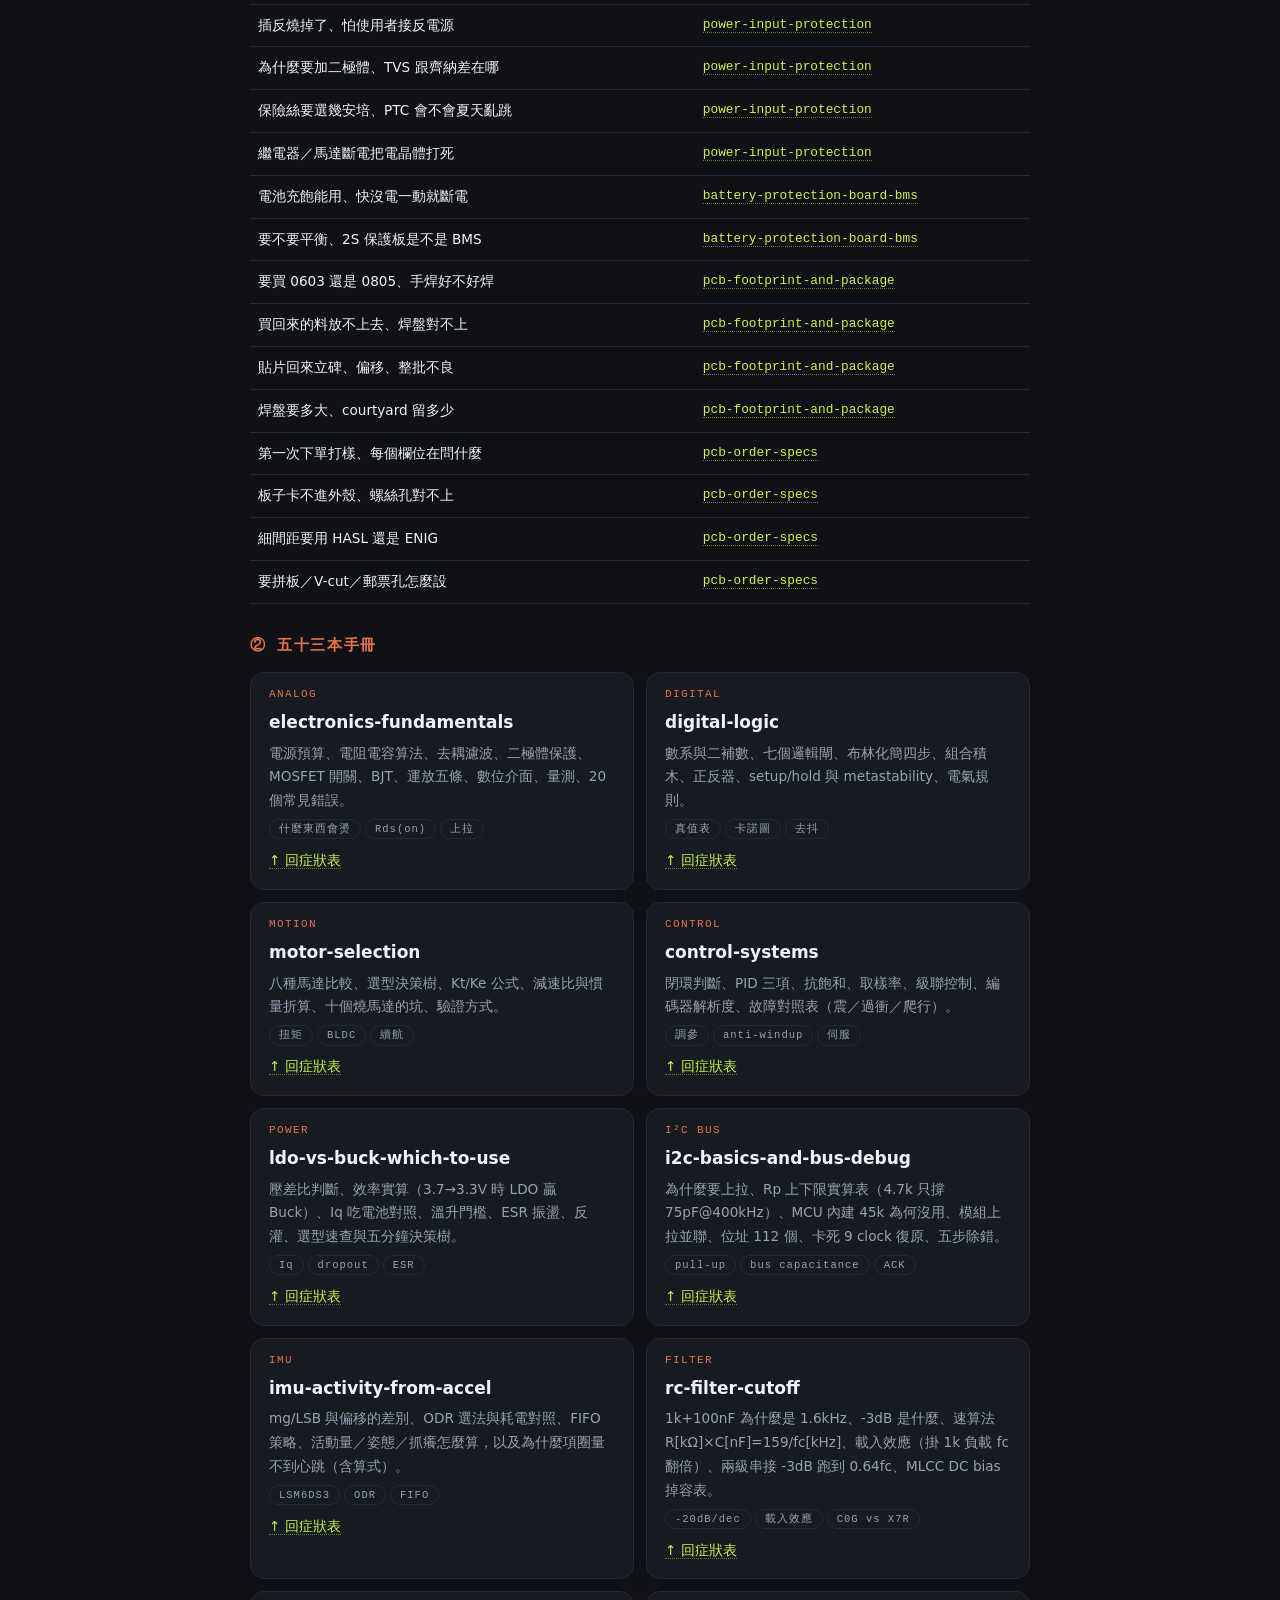
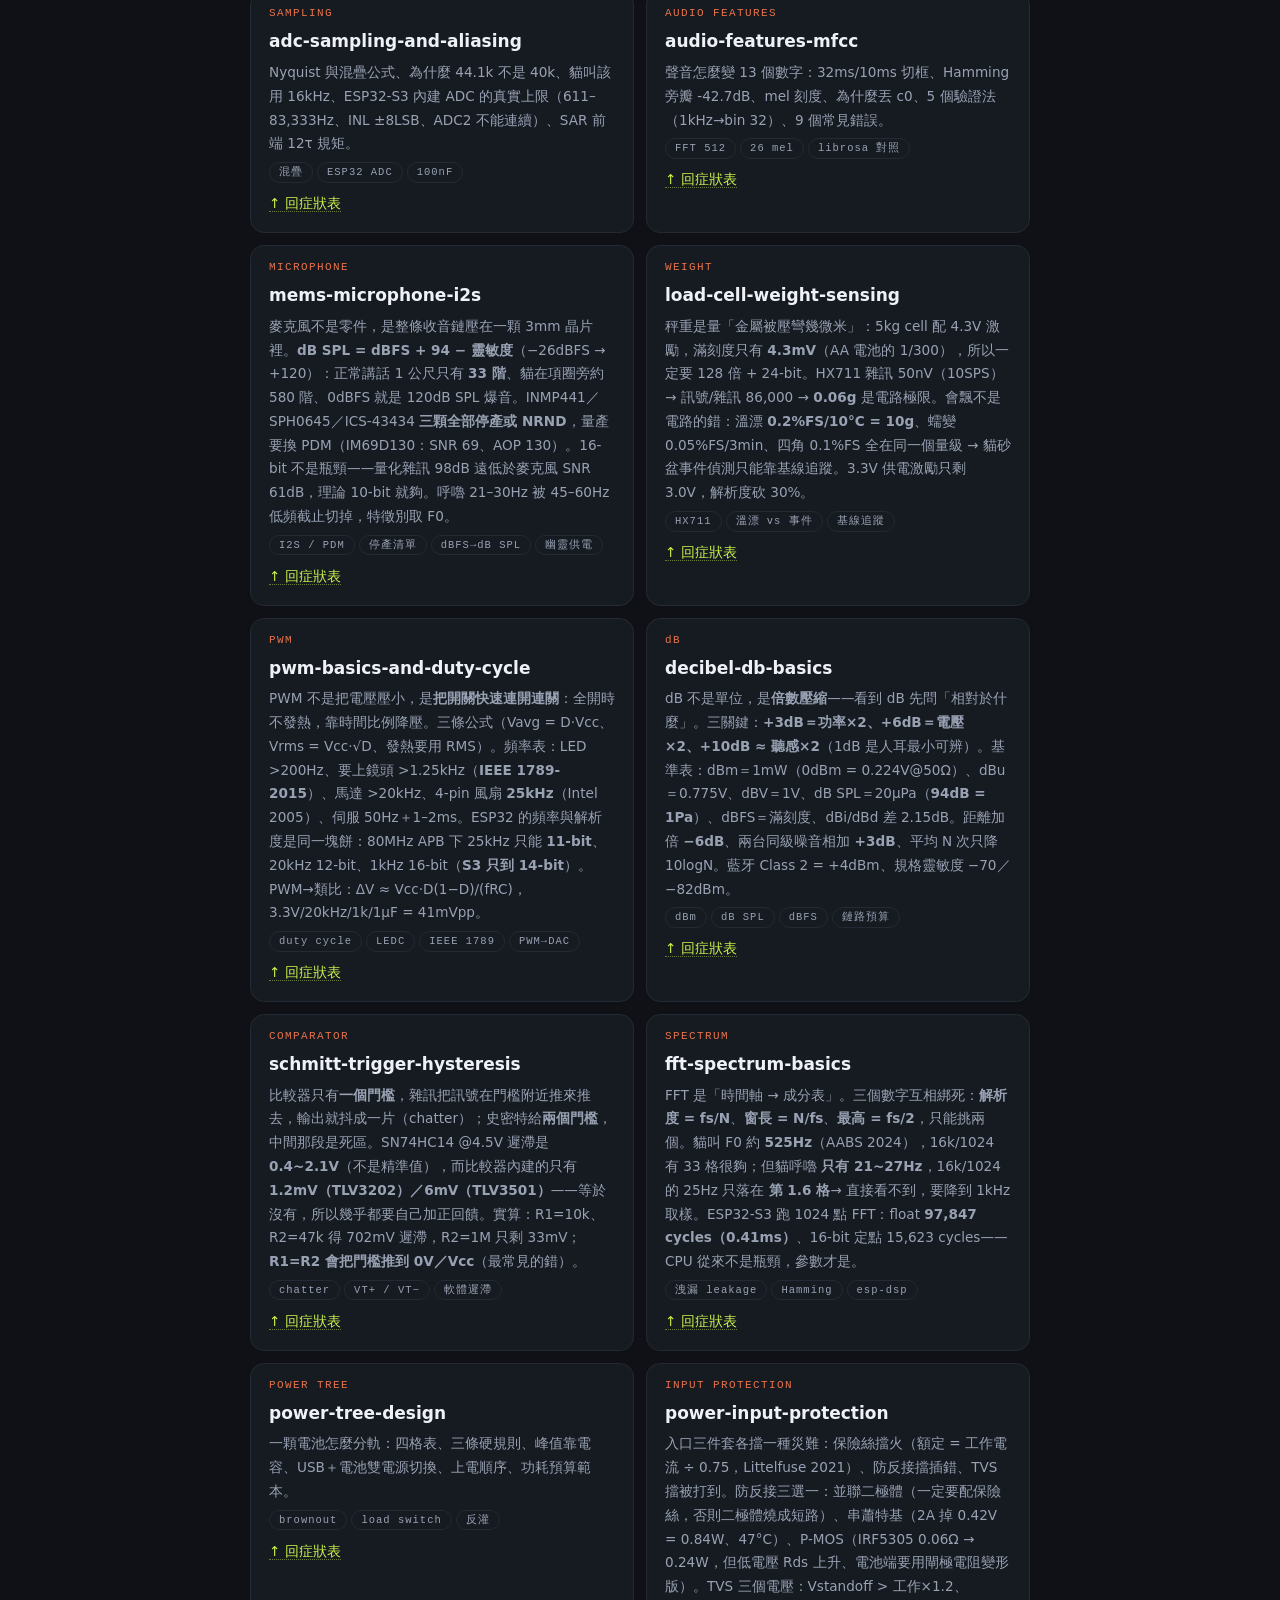
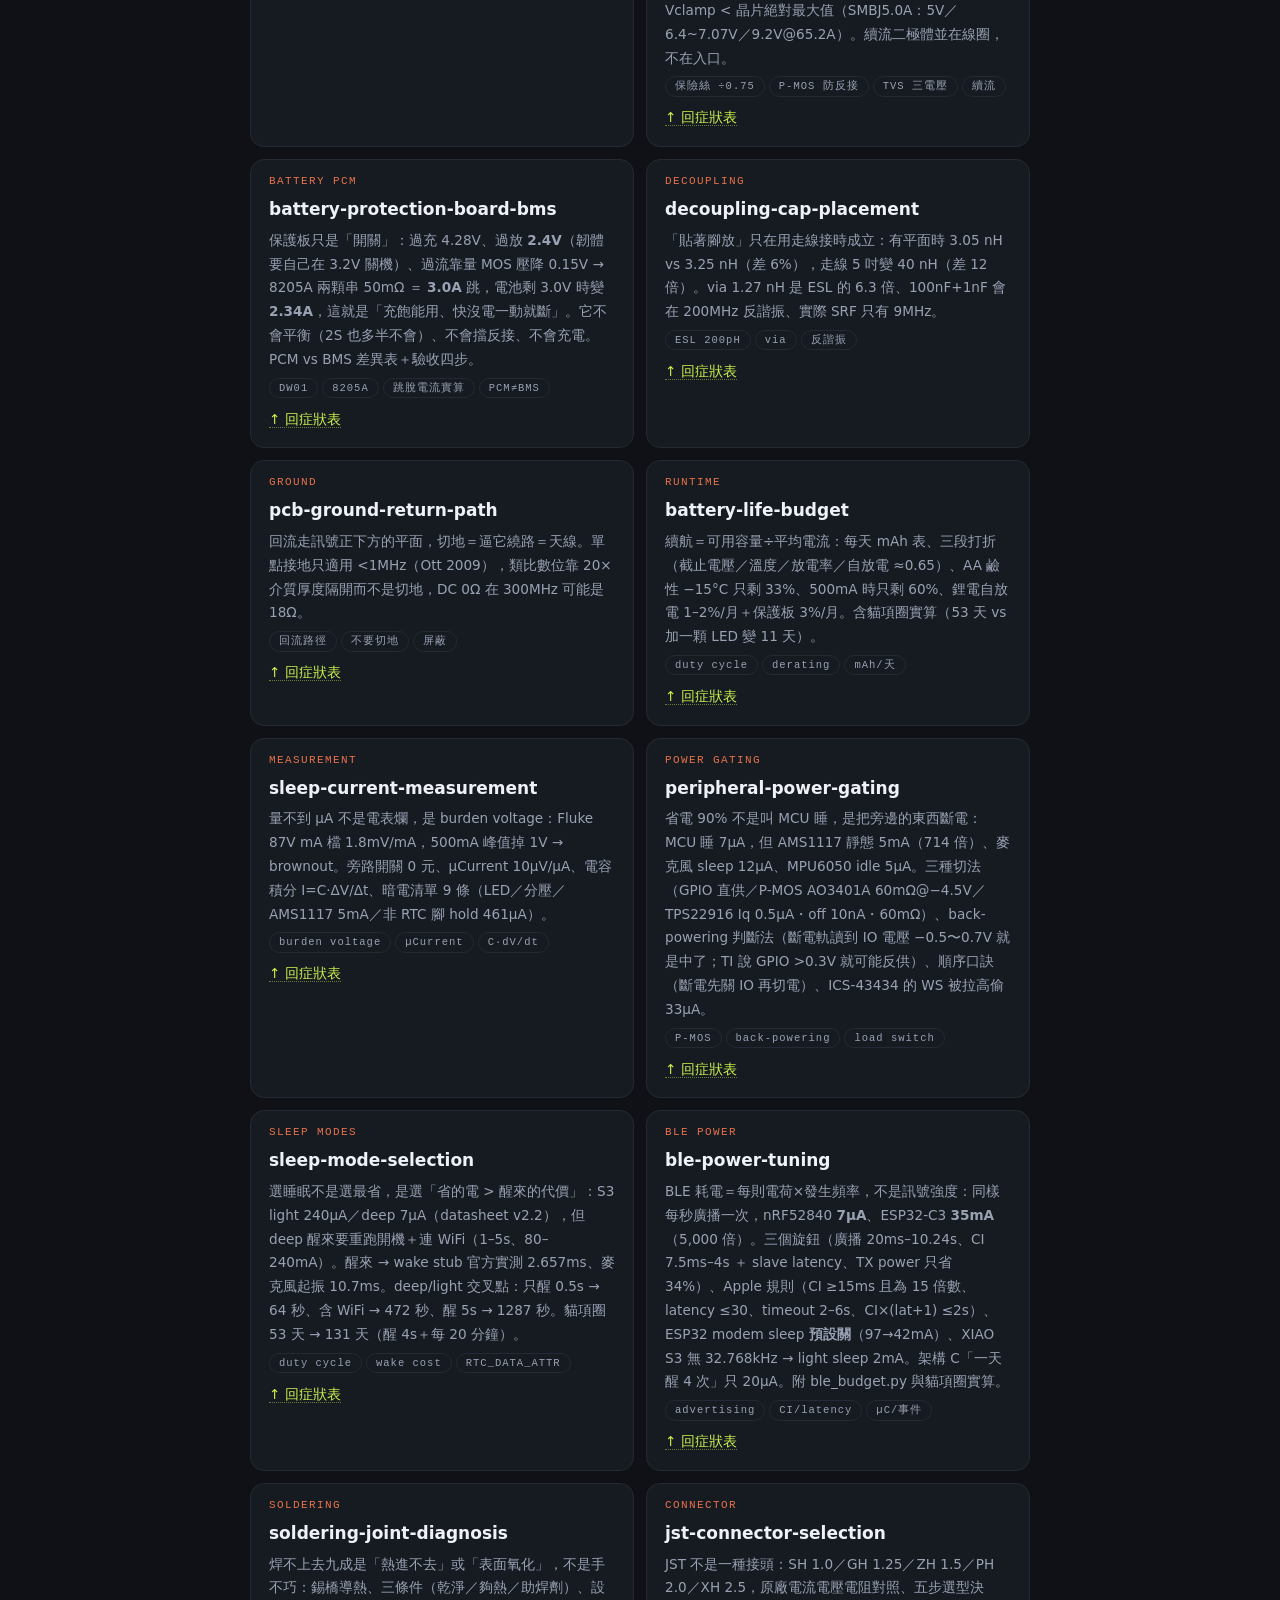
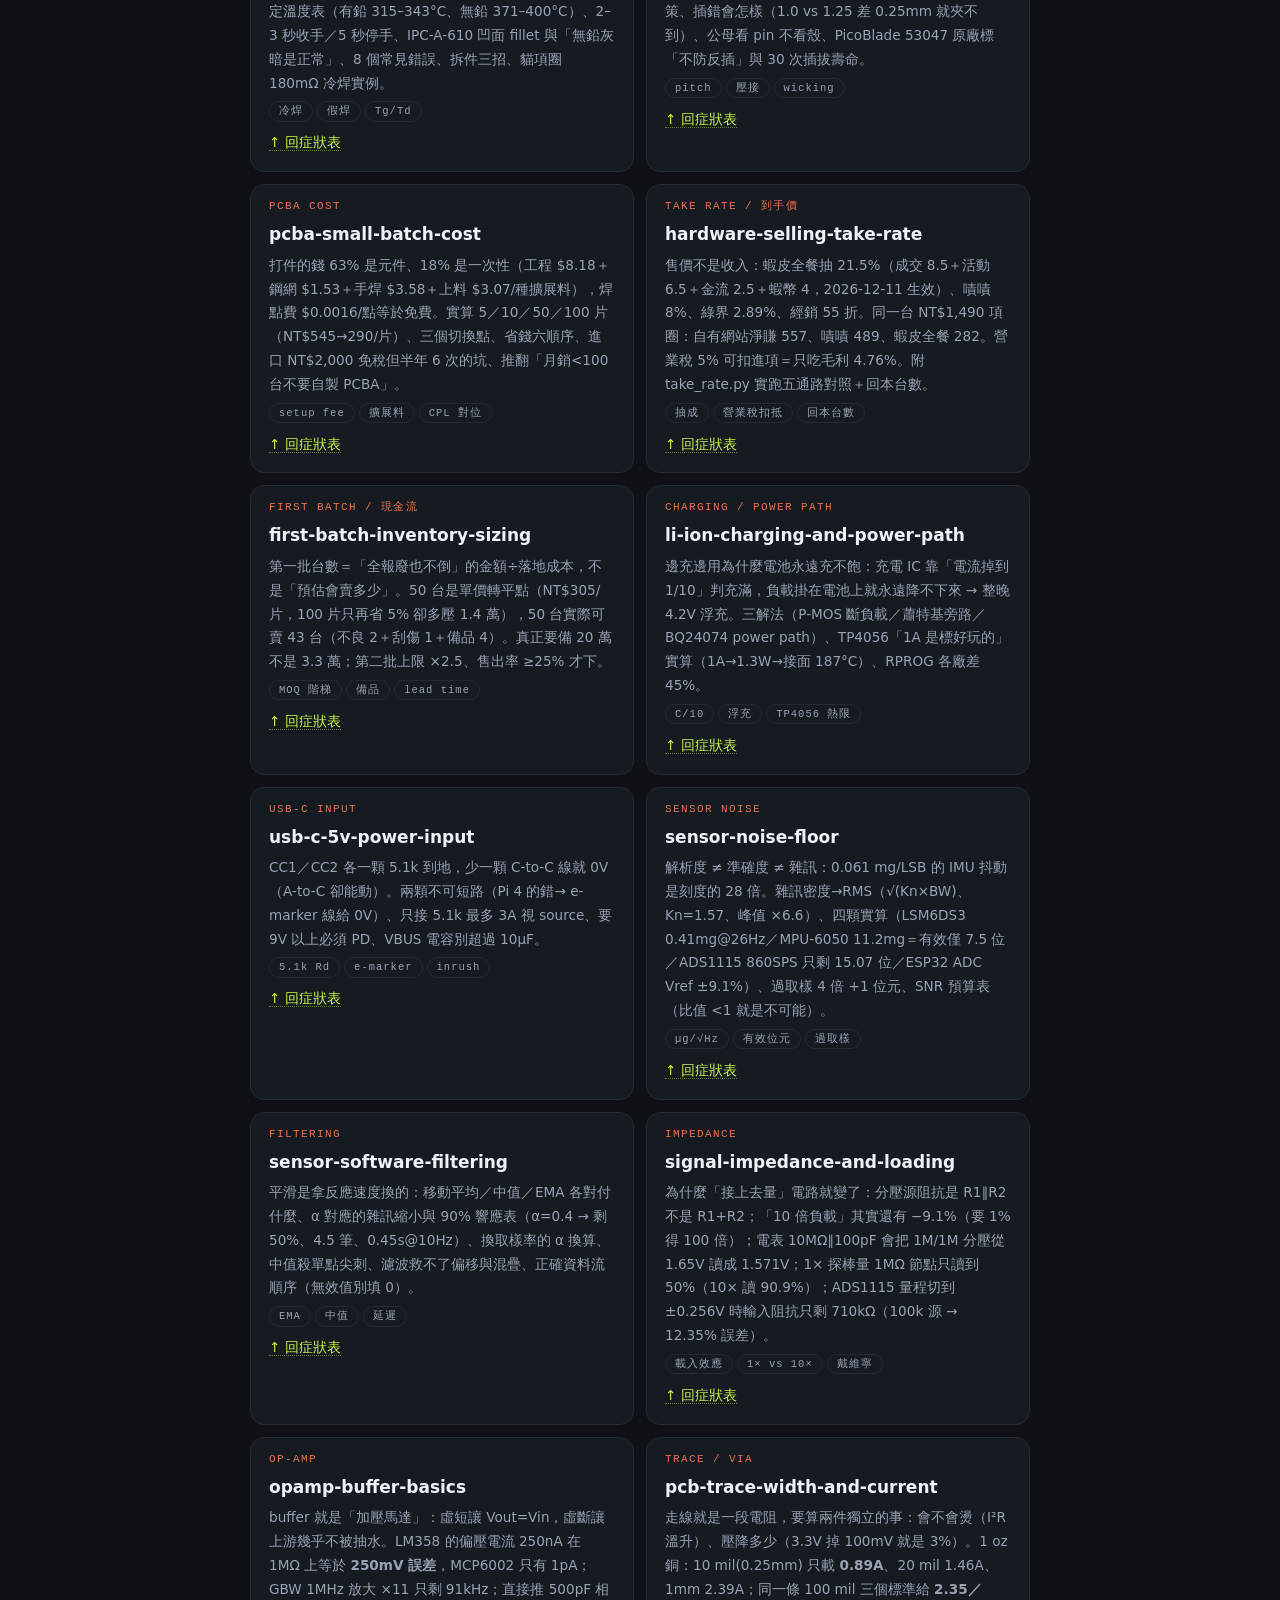
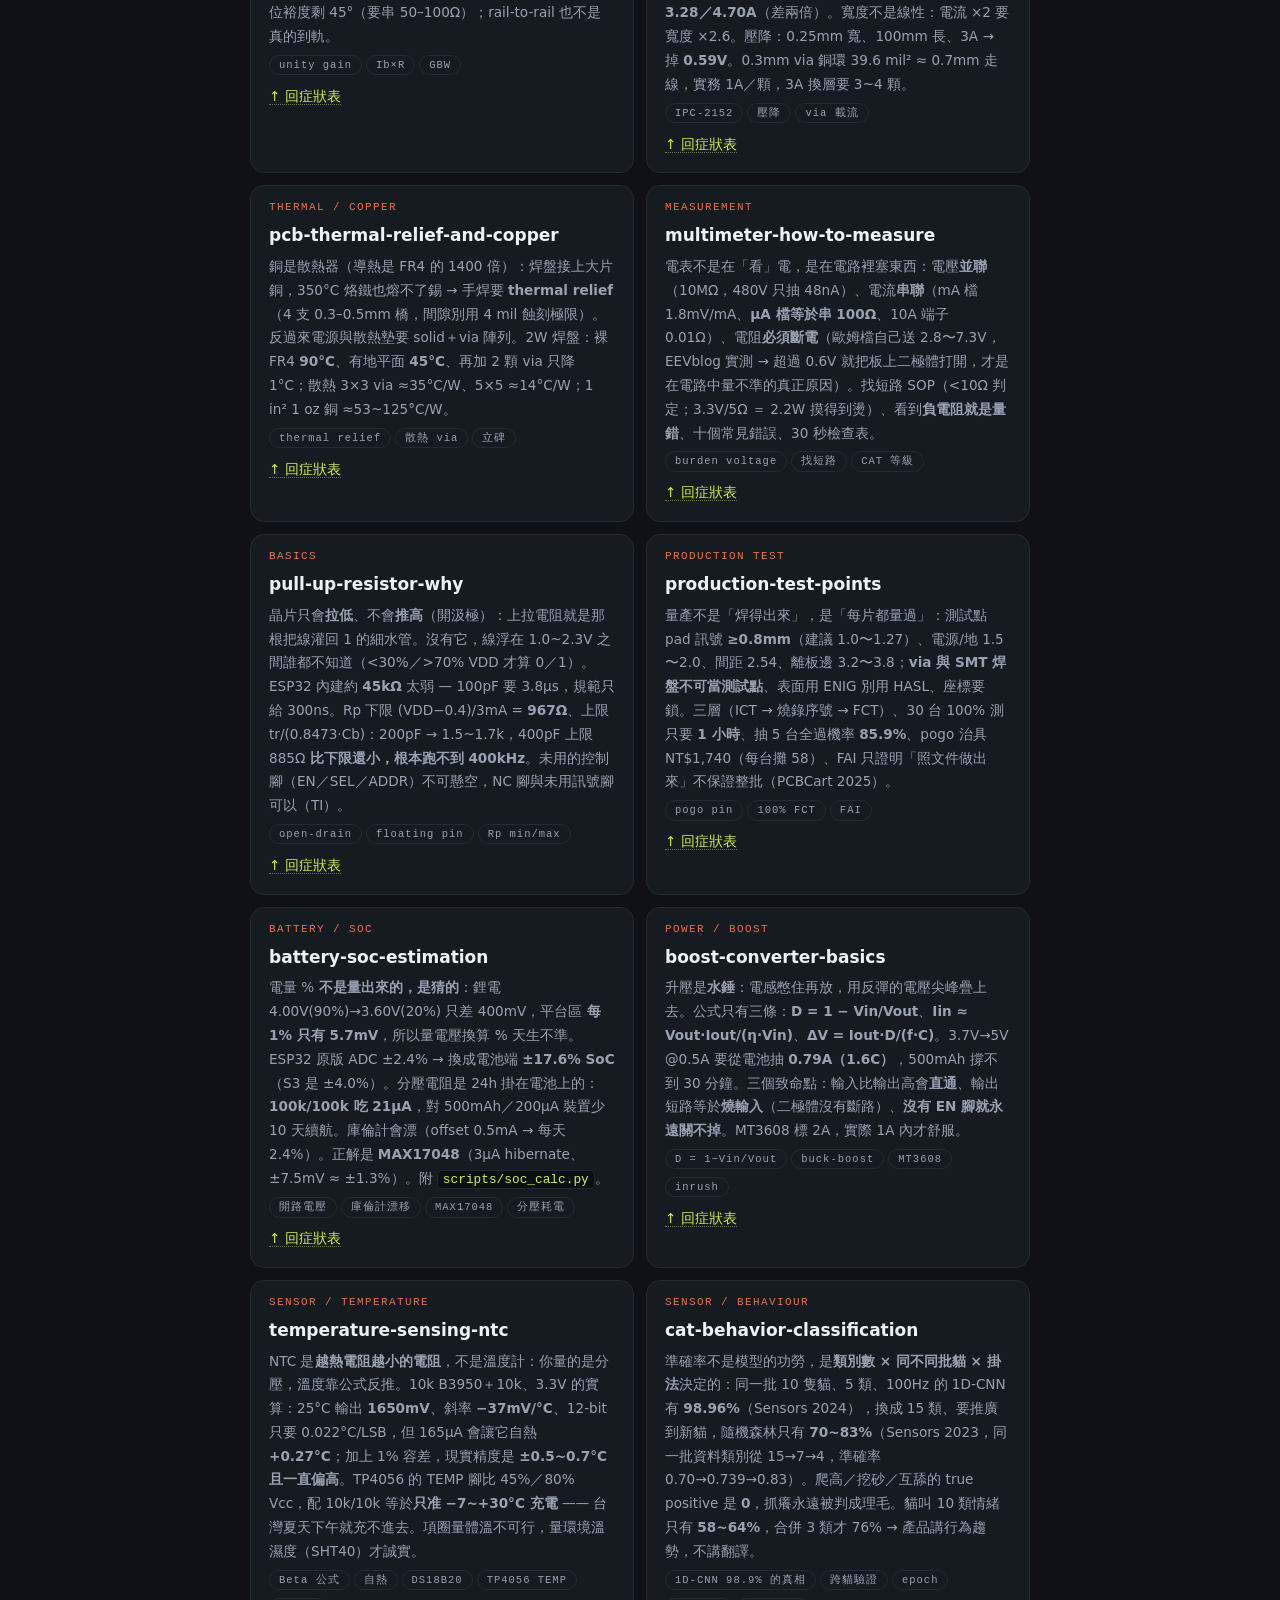
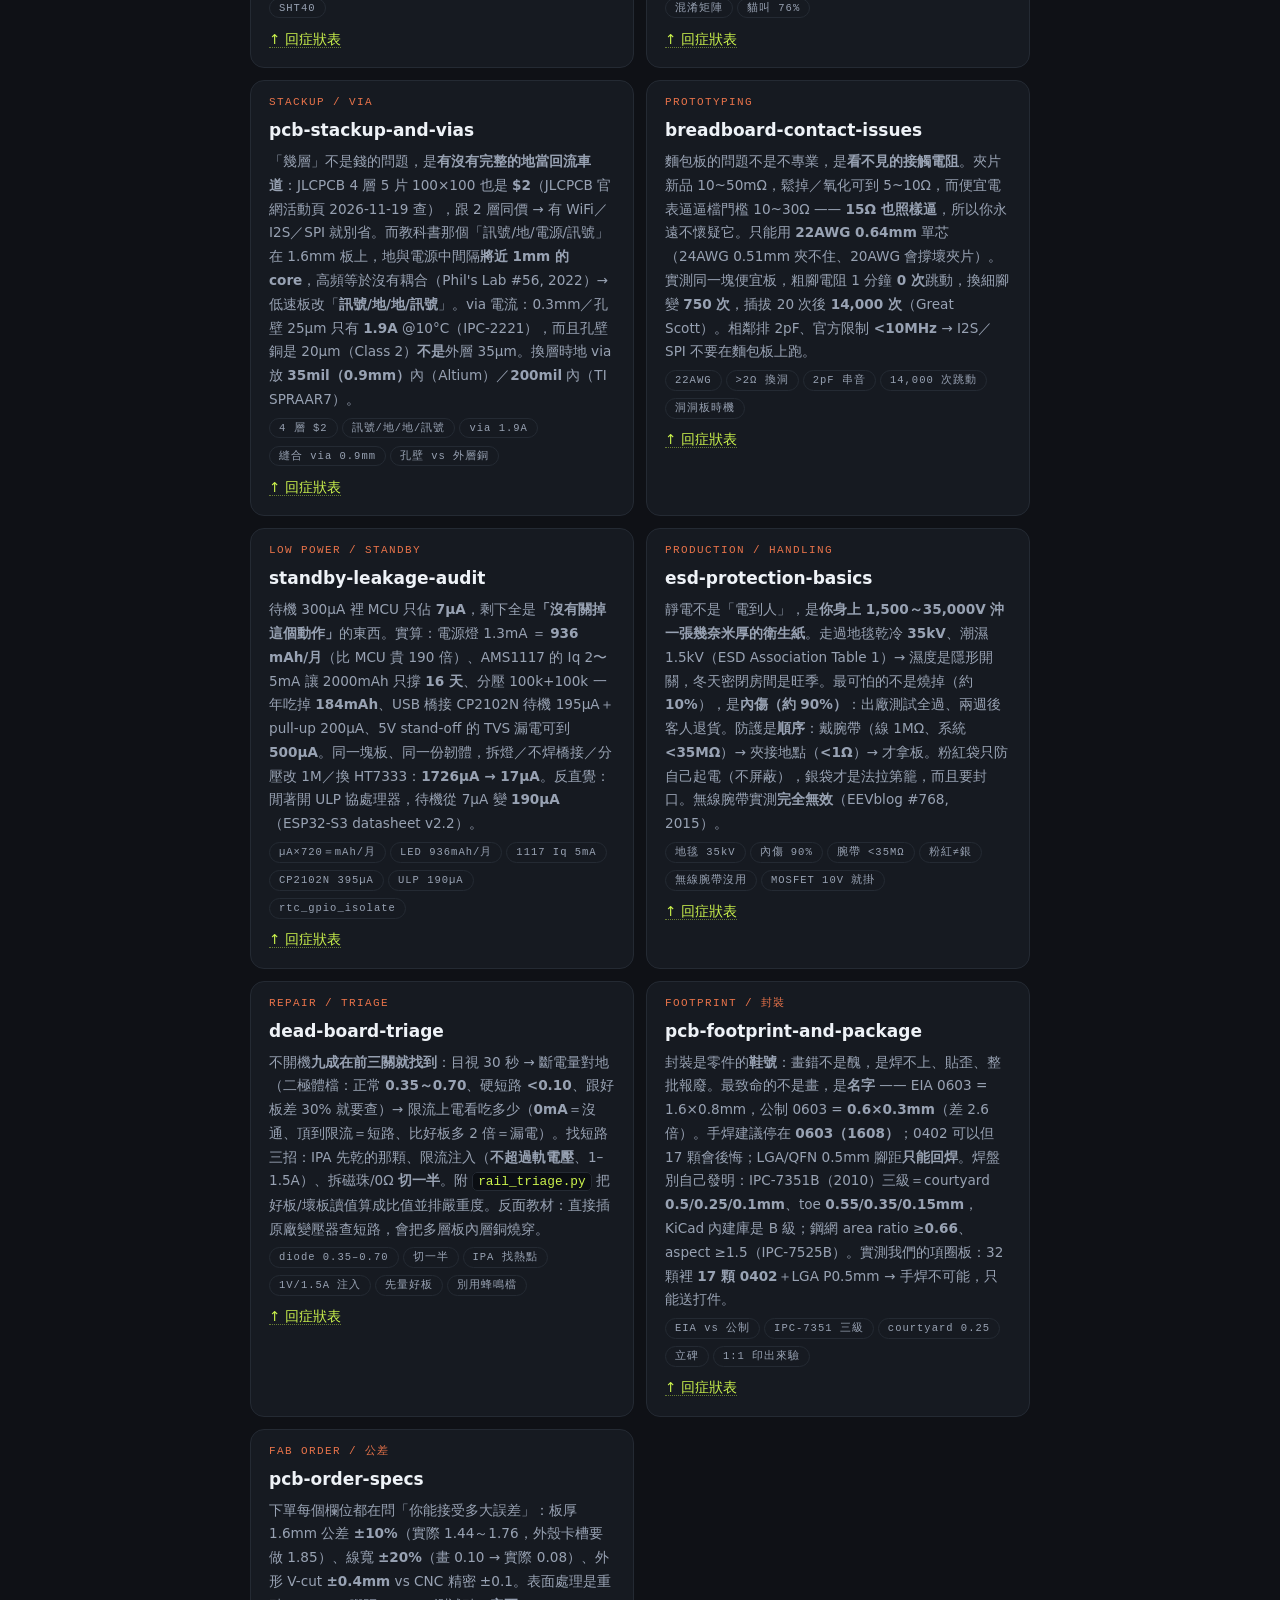
==== commit 20ceab73: "electronics: 新增 ble-power-tuning（廣播/連線間隔、slave latency、Apple 參數規則、ESP32/XIAO 陷阱），53 本" ====
--- a/electronics.html
+++ b/electronics.html
@@ -3,7 +3,7 @@
 <head>
 <meta charset="utf-8">
 <meta name="viewport" content="width=device-width,initial-scale=1">
-<title>電子／機電 五十二本手冊 · 速查索引</title>
+<title>電子／機電 五十三本手冊 · 速查索引</title>
 <meta name="description" content="電子電路、數位邏輯、馬達選型、控制系統、成本與通路 — 一句話找到該用哪本手冊，附公式速查與常用數字">
 <style>
   :root{--bg:#0f1116;--card:#161a21;--line:#242a33;--acc:#e8734a;--lime:#cbf24c;--fg:#eef2f7;--dim:#98a2b3;--mono:ui-monospace,Menlo,monospace}
@@ -59,7 +59,7 @@
 <body>
 <div class="wrap">
   <div class="eb">ELECTRONICS / MECHATRONICS · 2026-11-25</div>
-  <h1>電子電路與機電：五十二本手冊</h1>
+  <h1>電子電路與機電：五十三本手冊</h1>
   <p class="lead">先查「症狀」，再翻手冊。全部是 agent 會自動載入的 skill，<b>問一句就會用</b>。</p>
 
   <input id="q" placeholder="搜尋：發燙 / PID / I²C / 扭矩 / 74HC …">
@@ -124,6 +124,9 @@
       <tr><td>週邊電源要切：P-MOS 還是負載開關</td><td class="k"><a class="jump" href="#sk-gating">peripheral-power-gating</a></td></tr>
       <tr><td>deep 還是 light sleep、醒來划不划算</td><td class="k"><a class="jump" href="#sk-sleepmode">sleep-mode-selection</a></td></tr>
       <tr><td>每 10 秒醒一次，電池幾天就沒</td><td class="k"><a class="jump" href="#sk-sleepmode">sleep-mode-selection</a></td></tr>
+      <tr><td>藍牙開著，待機從 10µA 變 30mA</td><td class="k"><a class="jump" href="#sk-ble">ble-power-tuning</a></td></tr>
+      <tr><td>常時廣播、保持連線、還是醒來才傳</td><td class="k"><a class="jump" href="#sk-ble">ble-power-tuning</a></td></tr>
+      <tr><td>手機連上後耗電暴增（參數被改掉）</td><td class="k"><a class="jump" href="#sk-ble">ble-power-tuning</a></td></tr>
       <tr><td>穩壓輸出抖、電容換了就振盪</td><td class="k"><a class="jump" href="#sk-power">ldo-vs-buck-which-to-use</a></td></tr>
       <tr><td>馬達一動 MCU 就重啟</td><td class="k"><a class="jump" href="#sk-tree">power-tree-design</a></td></tr>
       <tr><td>USB 插著電池還掉電</td><td class="k"><a class="jump" href="#sk-tree">power-tree-design</a></td></tr>
@@ -225,8 +228,8 @@
     </tbody>
   </table>
 
-  <!-- 2 五十二本 -->
-  <h2 id="skills">② 五十二本手冊</h2>
+  <!-- 2 五十三本 -->
+  <h2 id="skills">② 五十三本手冊</h2>
   <div class="grid two">
     <div class="card" id="sk-analog">
       <div class="sub">ANALOG</div>
@@ -377,6 +380,12 @@
       <h3>sleep-mode-selection</h3>
       <p>選睡眠不是選最省，是選「省的電 &gt; 醒來的代價」：S3 light 240µA／deep 7µA（datasheet v2.2），但 deep 醒來要重跑開機＋連 WiFi（1–5s、80–240mA）。醒來 → wake stub 官方實測 2.657ms、麥克風起振 10.7ms。deep/light 交叉點：只醒 0.5s → 64 秒、含 WiFi → 472 秒、醒 5s → 1287 秒。貓項圈 53 天 → 131 天（醒 4s＋每 20 分鐘）。</p>
       <div><span class="tag">duty cycle</span><span class="tag">wake cost</span><span class="tag">RTC_DATA_ATTR</span></div>
+    </div>
+    <div class="card" id="sk-ble">
+      <div class="sub">BLE POWER</div>
+      <h3>ble-power-tuning</h3>
+      <p>BLE 耗電＝每則電荷×發生頻率，不是訊號強度：同樣每秒廣播一次，nRF52840 <b>7µA</b>、ESP32-C3 <b>35mA</b>（5,000 倍）。三個旋鈕（廣播 20ms–10.24s、CI 7.5ms–4s ＋ slave latency、TX power 只省 34%）、Apple 規則（CI ≥15ms 且為 15 倍數、latency ≤30、timeout 2–6s、CI×(lat+1) ≤2s）、ESP32 modem sleep <b>預設關</b>（97→42mA）、XIAO S3 無 32.768kHz → light sleep 2mA。架構 C「一天醒 4 次」只 20µA。附 ble_budget.py 與貓項圈實算。</p>
+      <div><span class="tag">advertising</span><span class="tag">CI/latency</span><span class="tag">µC/事件</span></div>
     </div>
     <div class="card" id="sk-solder">
       <div class="sub">SOLDERING</div>
@@ -958,7 +967,7 @@
 
   <div class="foot">
     <a href="/">← 回總入口</a><br>
-    最後更新 2026-11-26 · 五十二本手冊由 Hermes Agent 小威工程師 維護
+    最後更新 2026-11-27 · 五十三本手冊由 Hermes Agent 小威工程師 維護
   </div>
 </div>
 <div id="toast"></div>
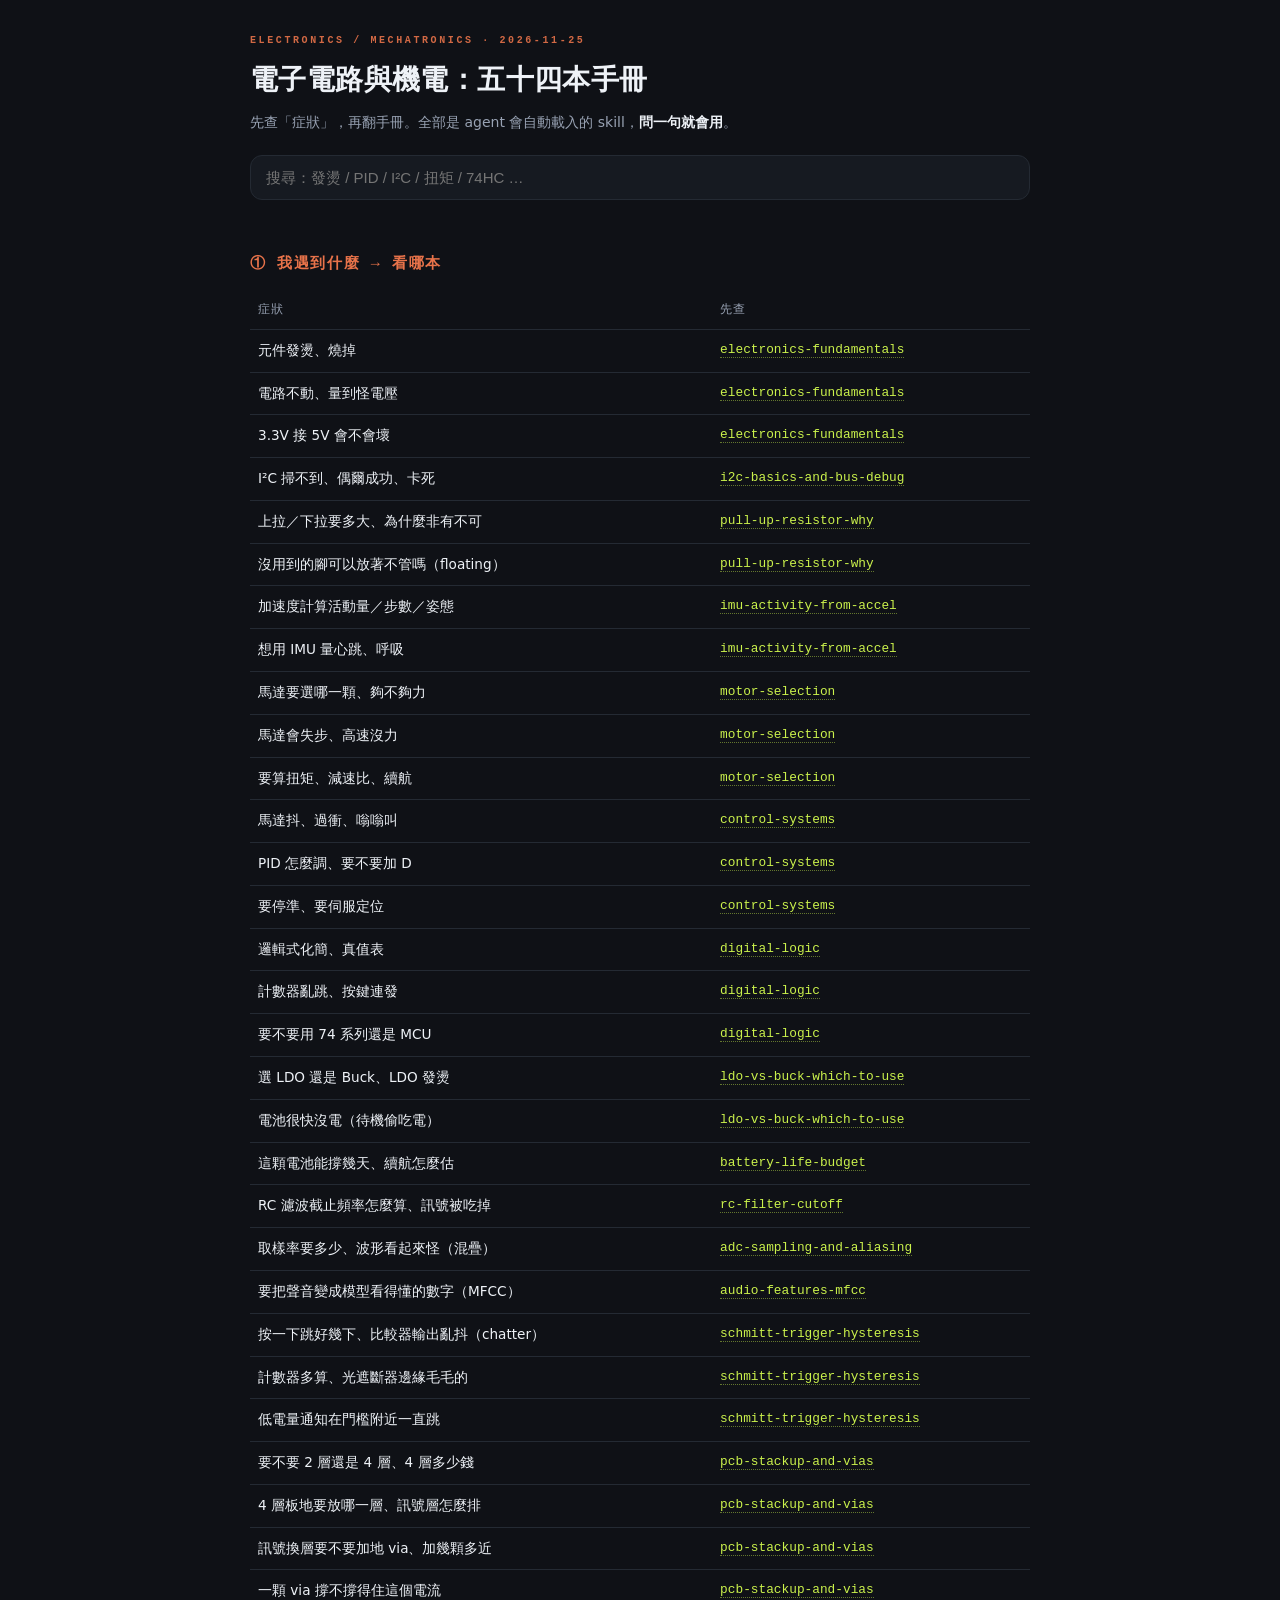
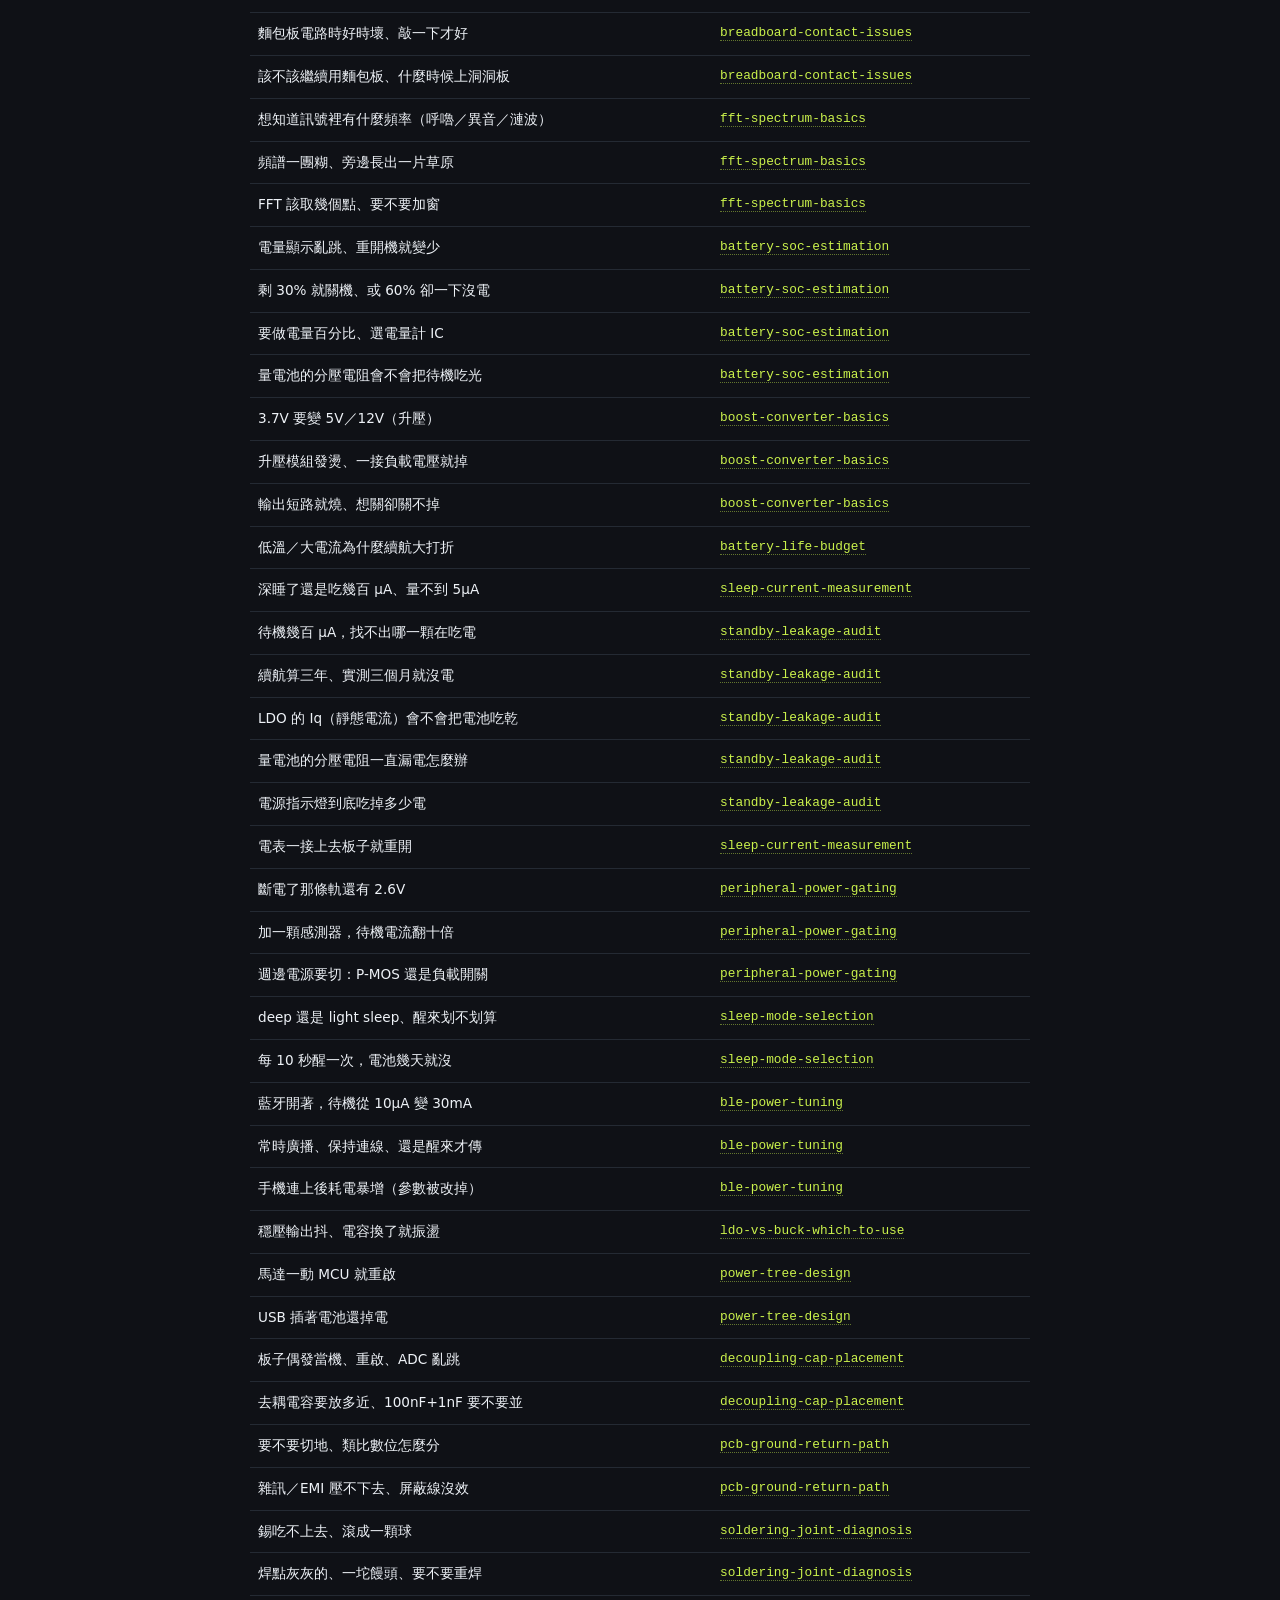
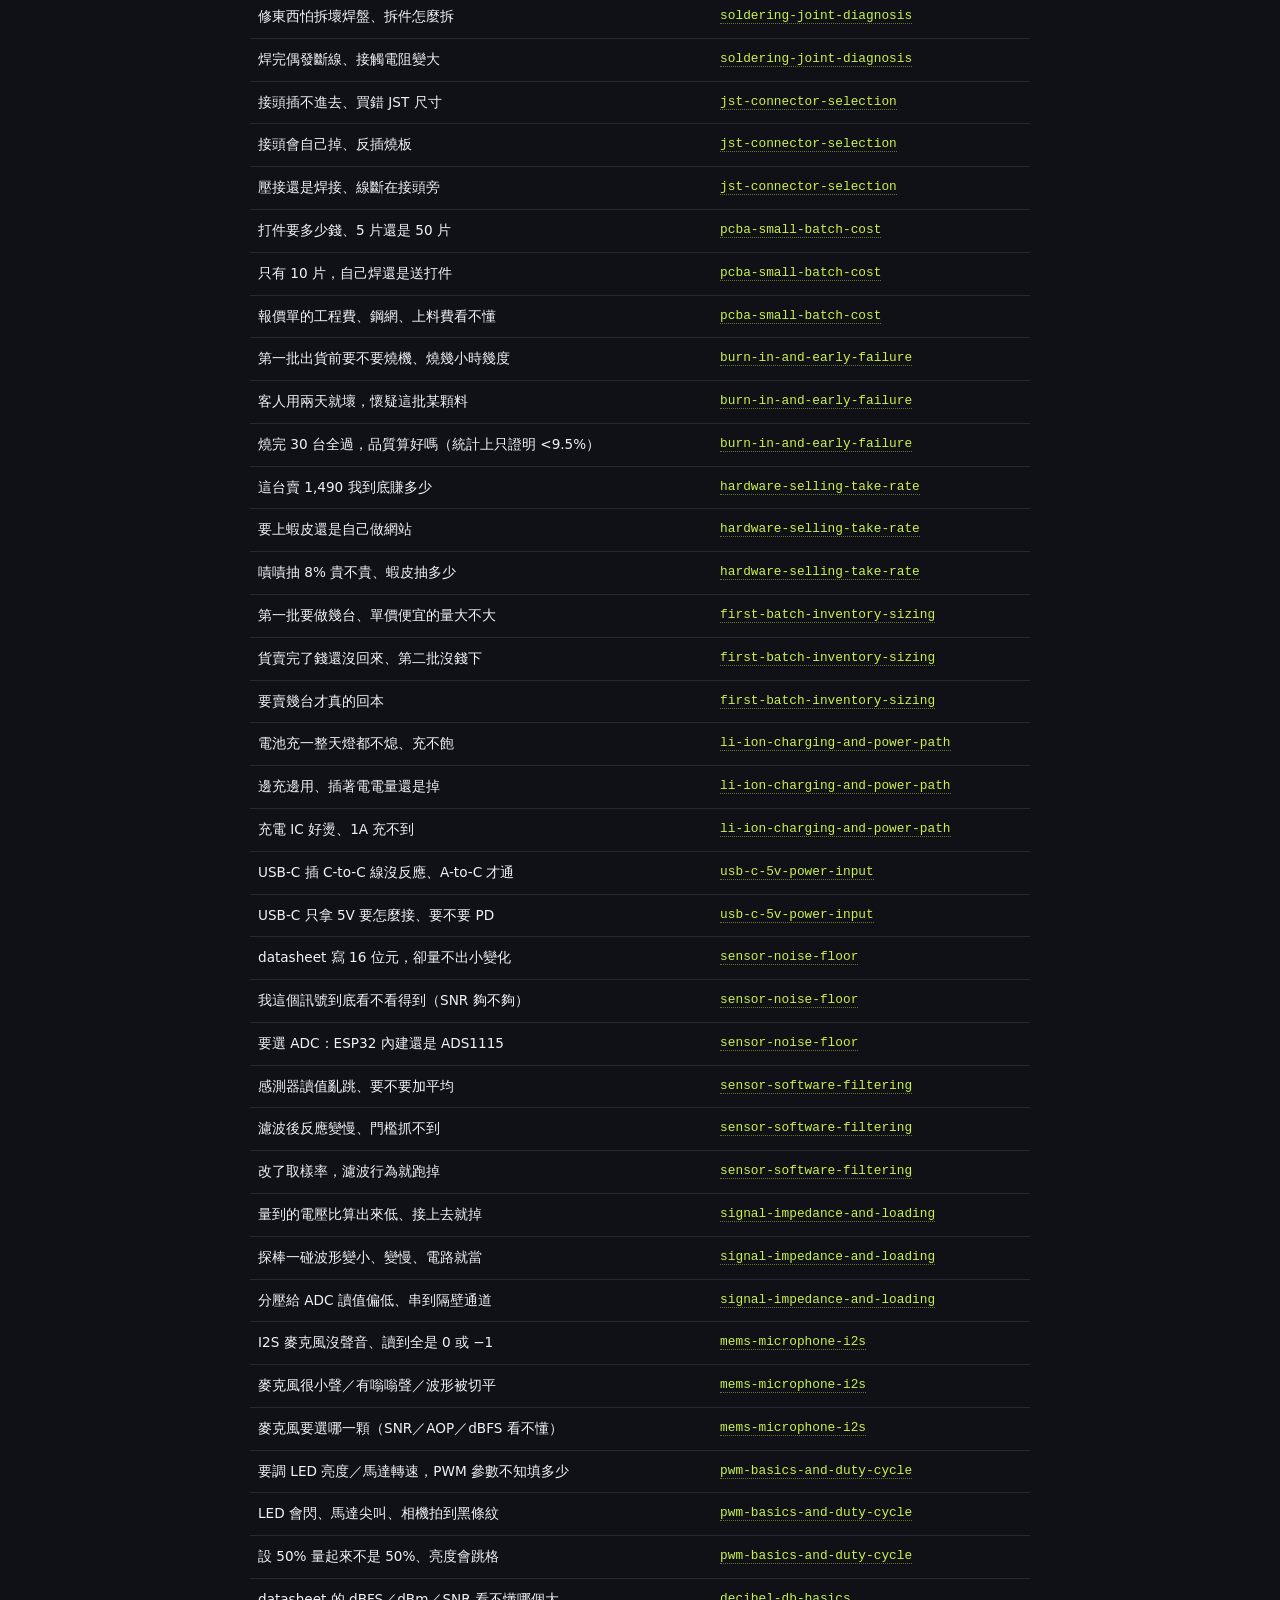
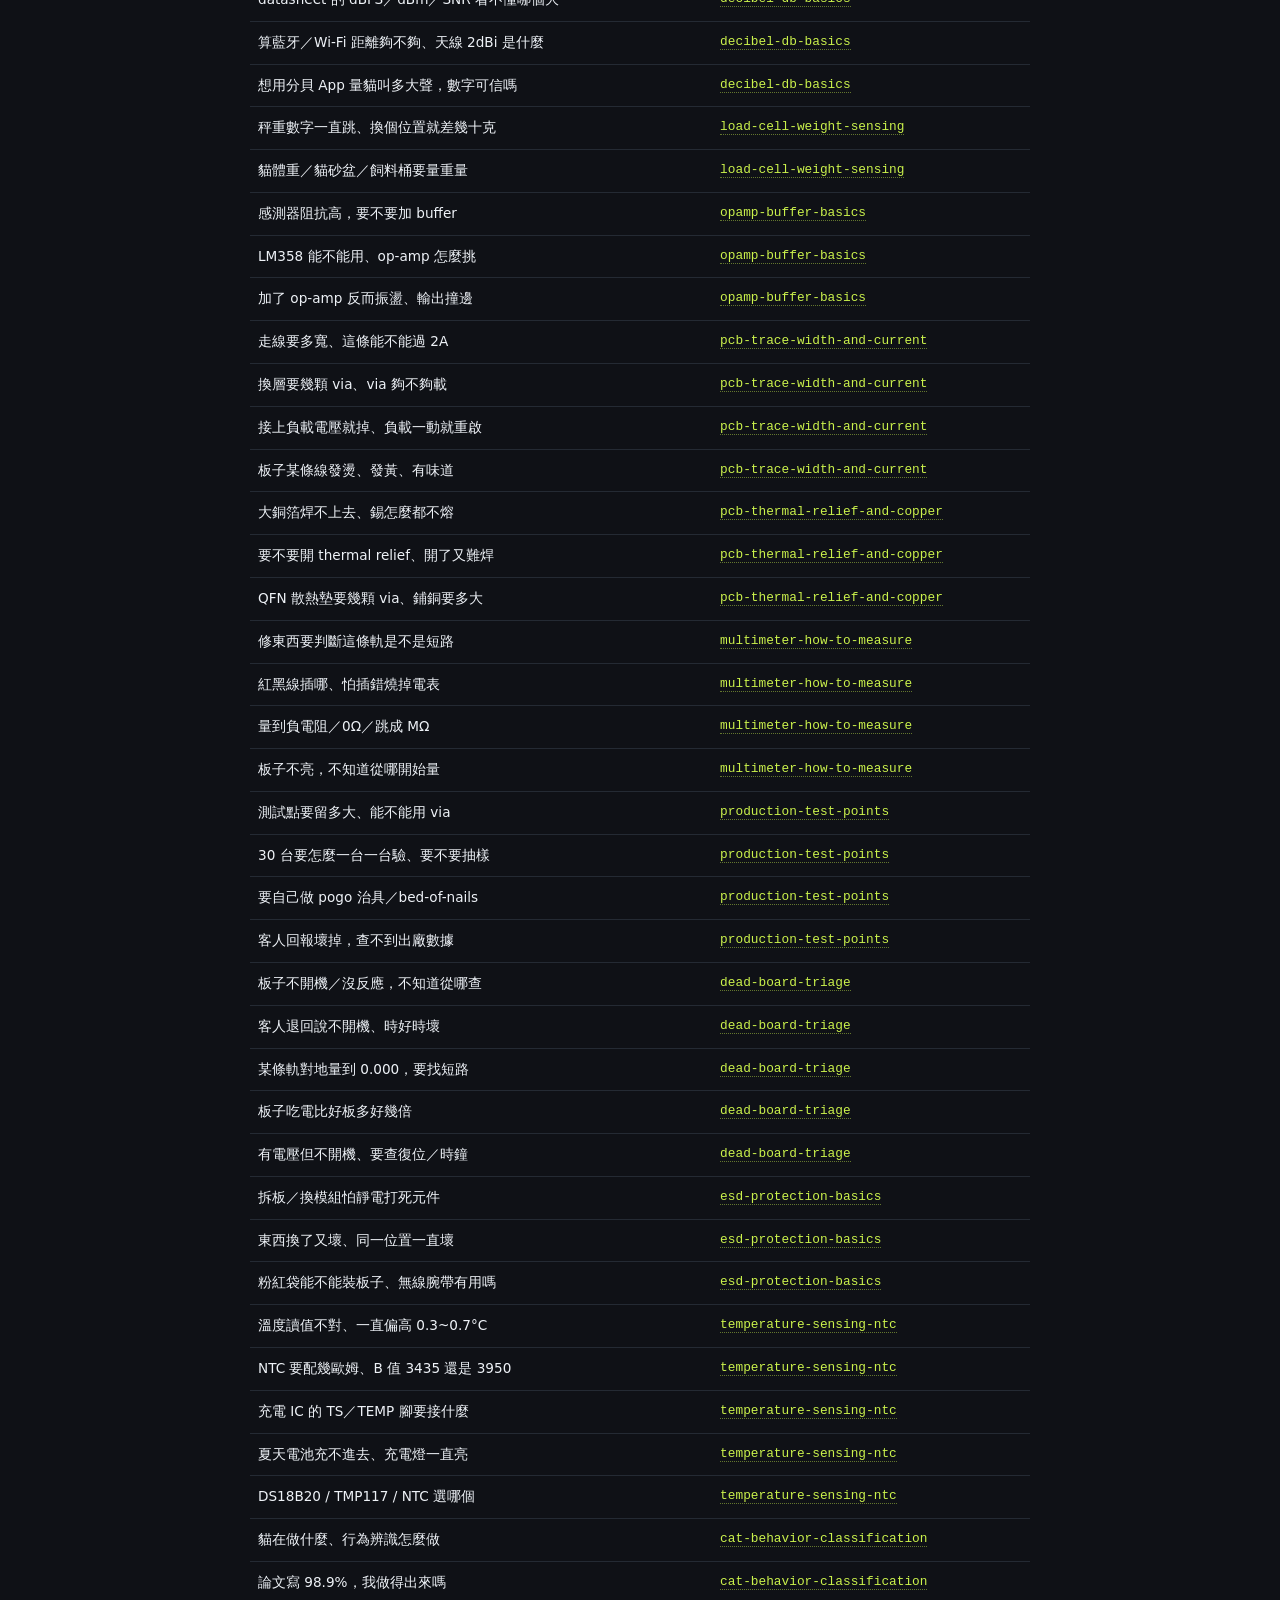
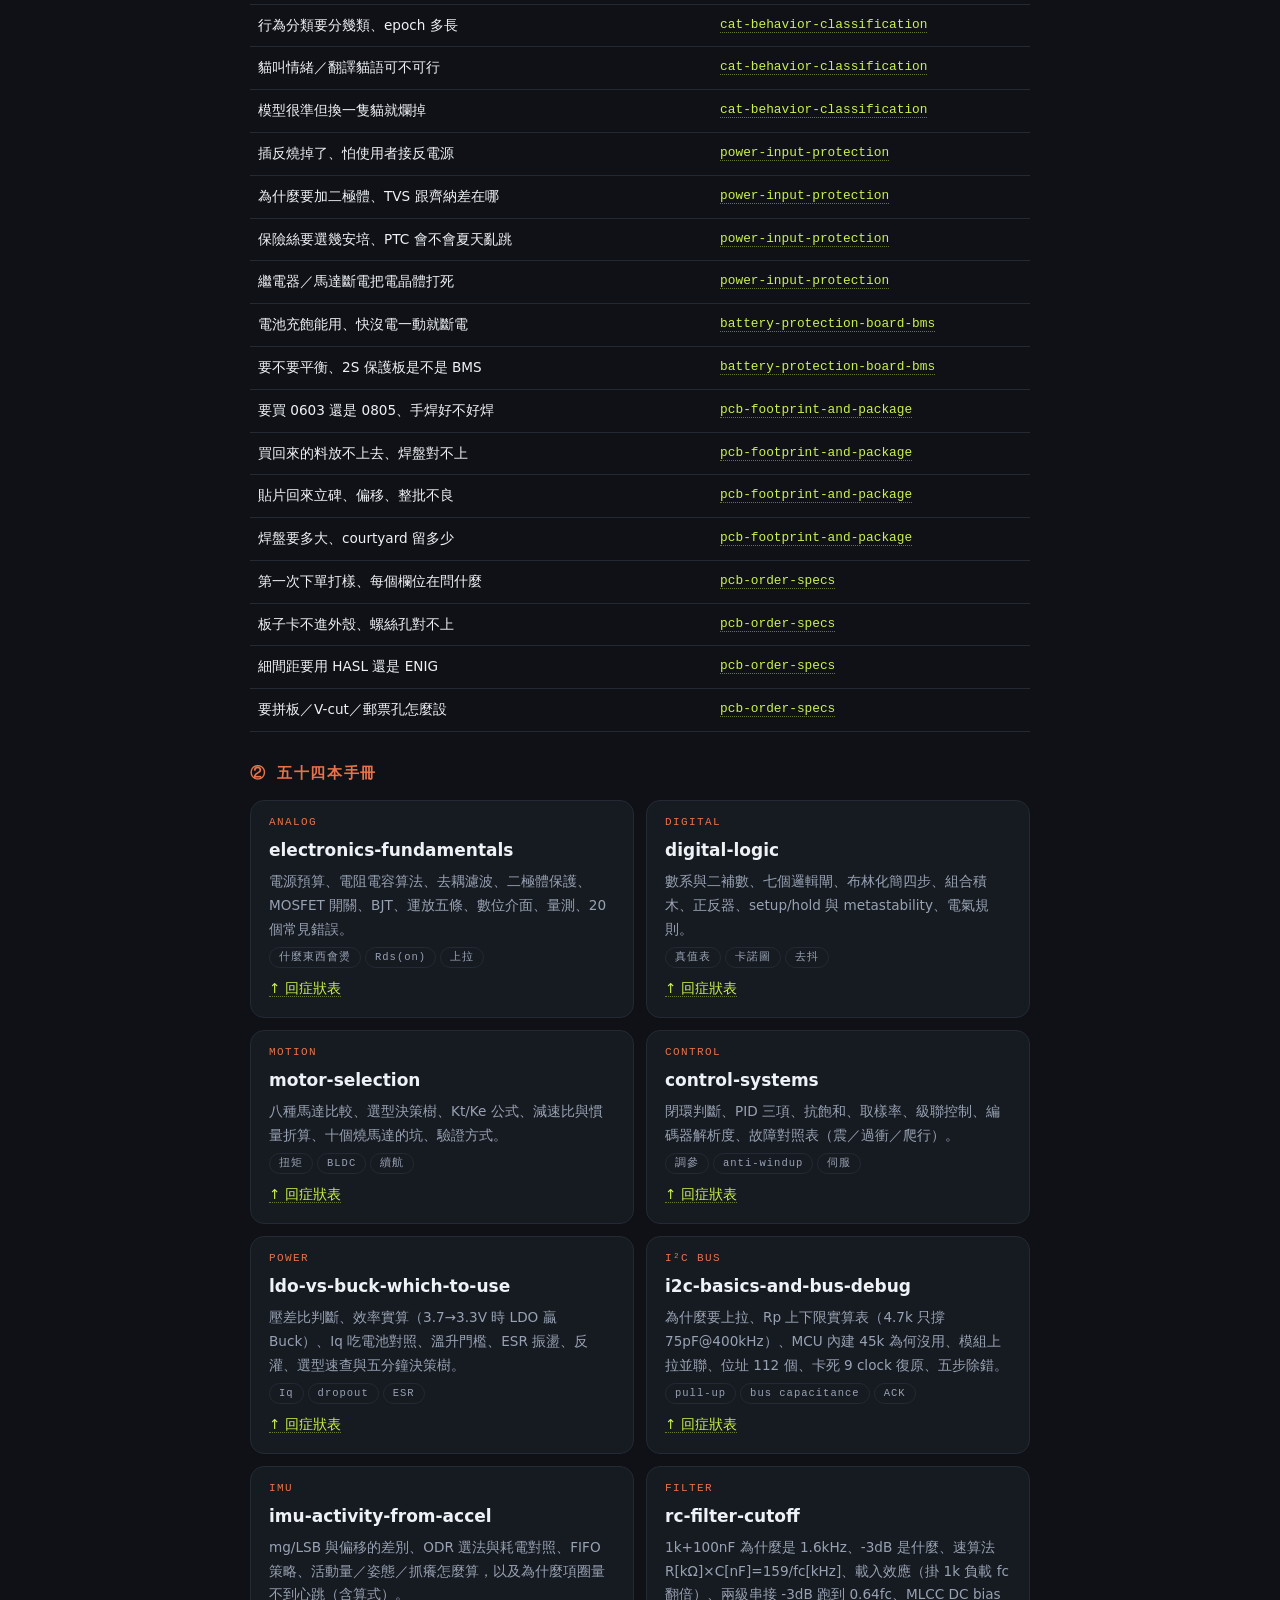
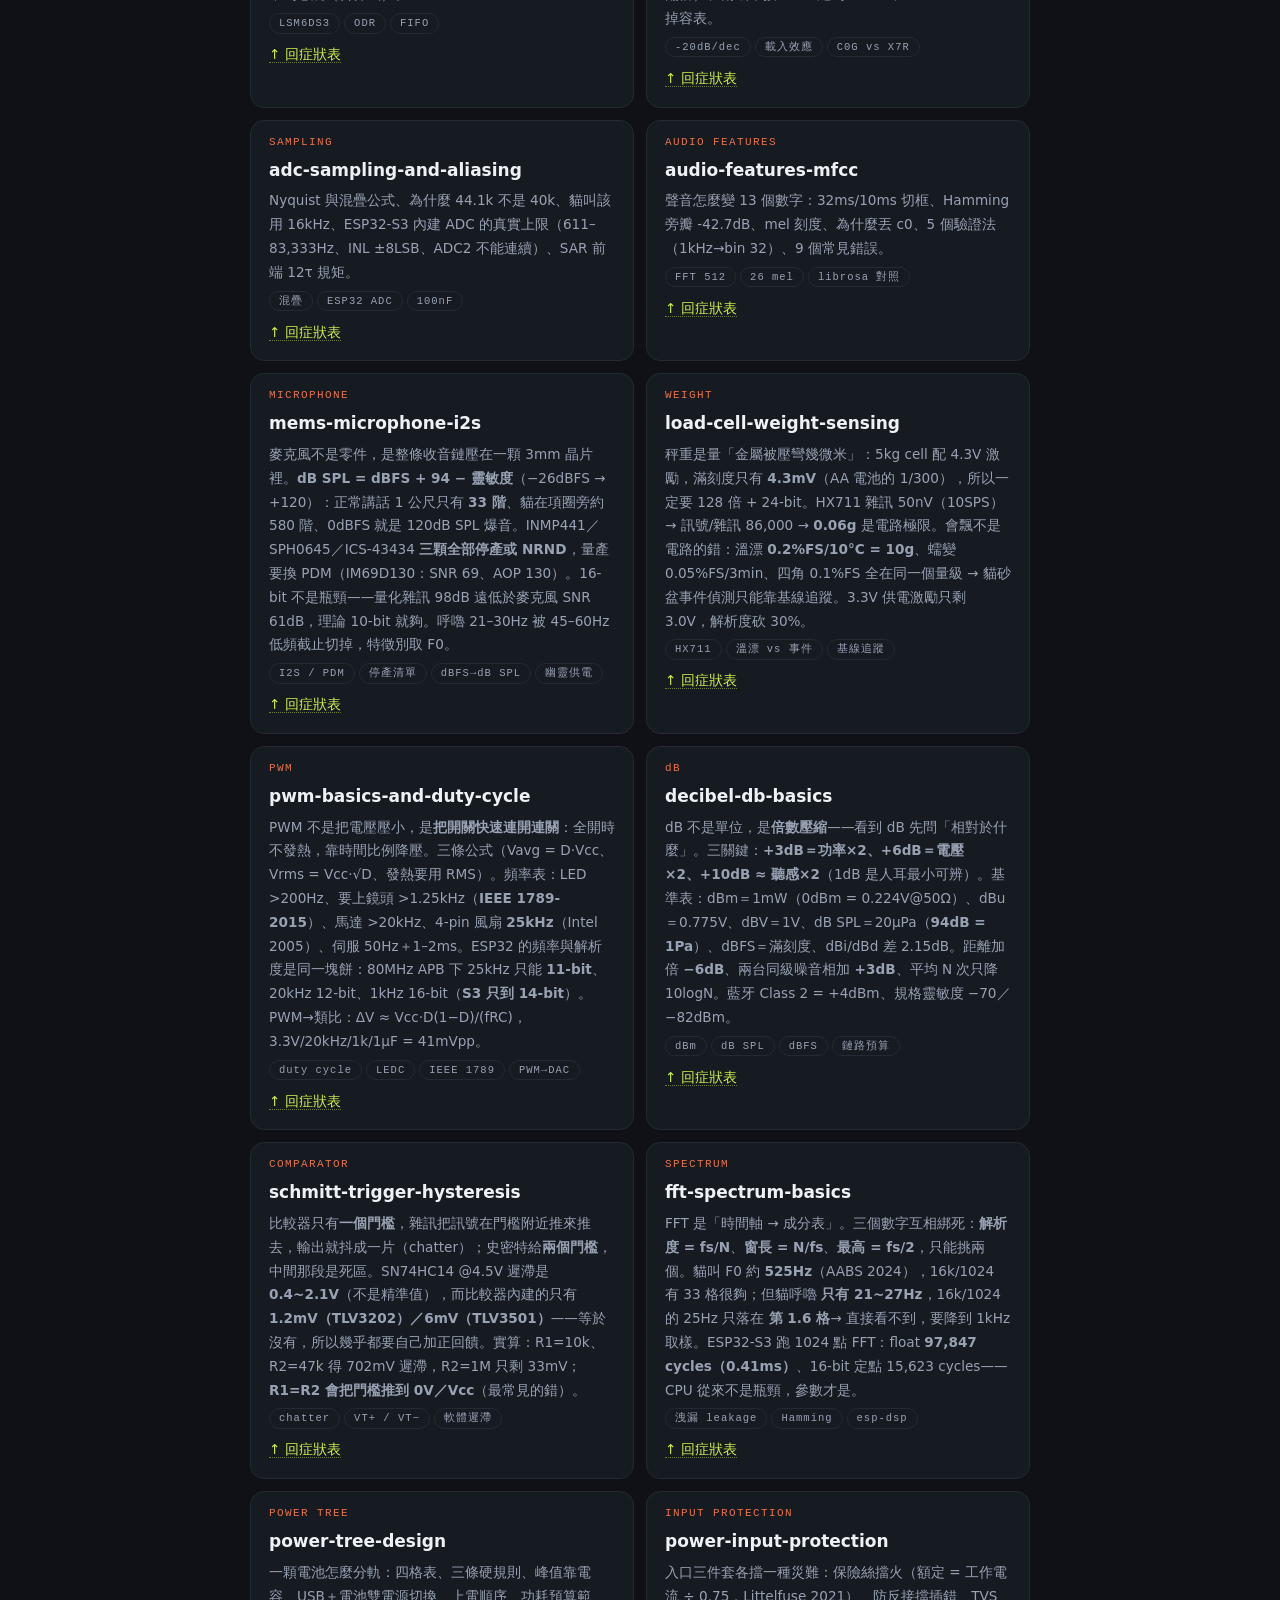
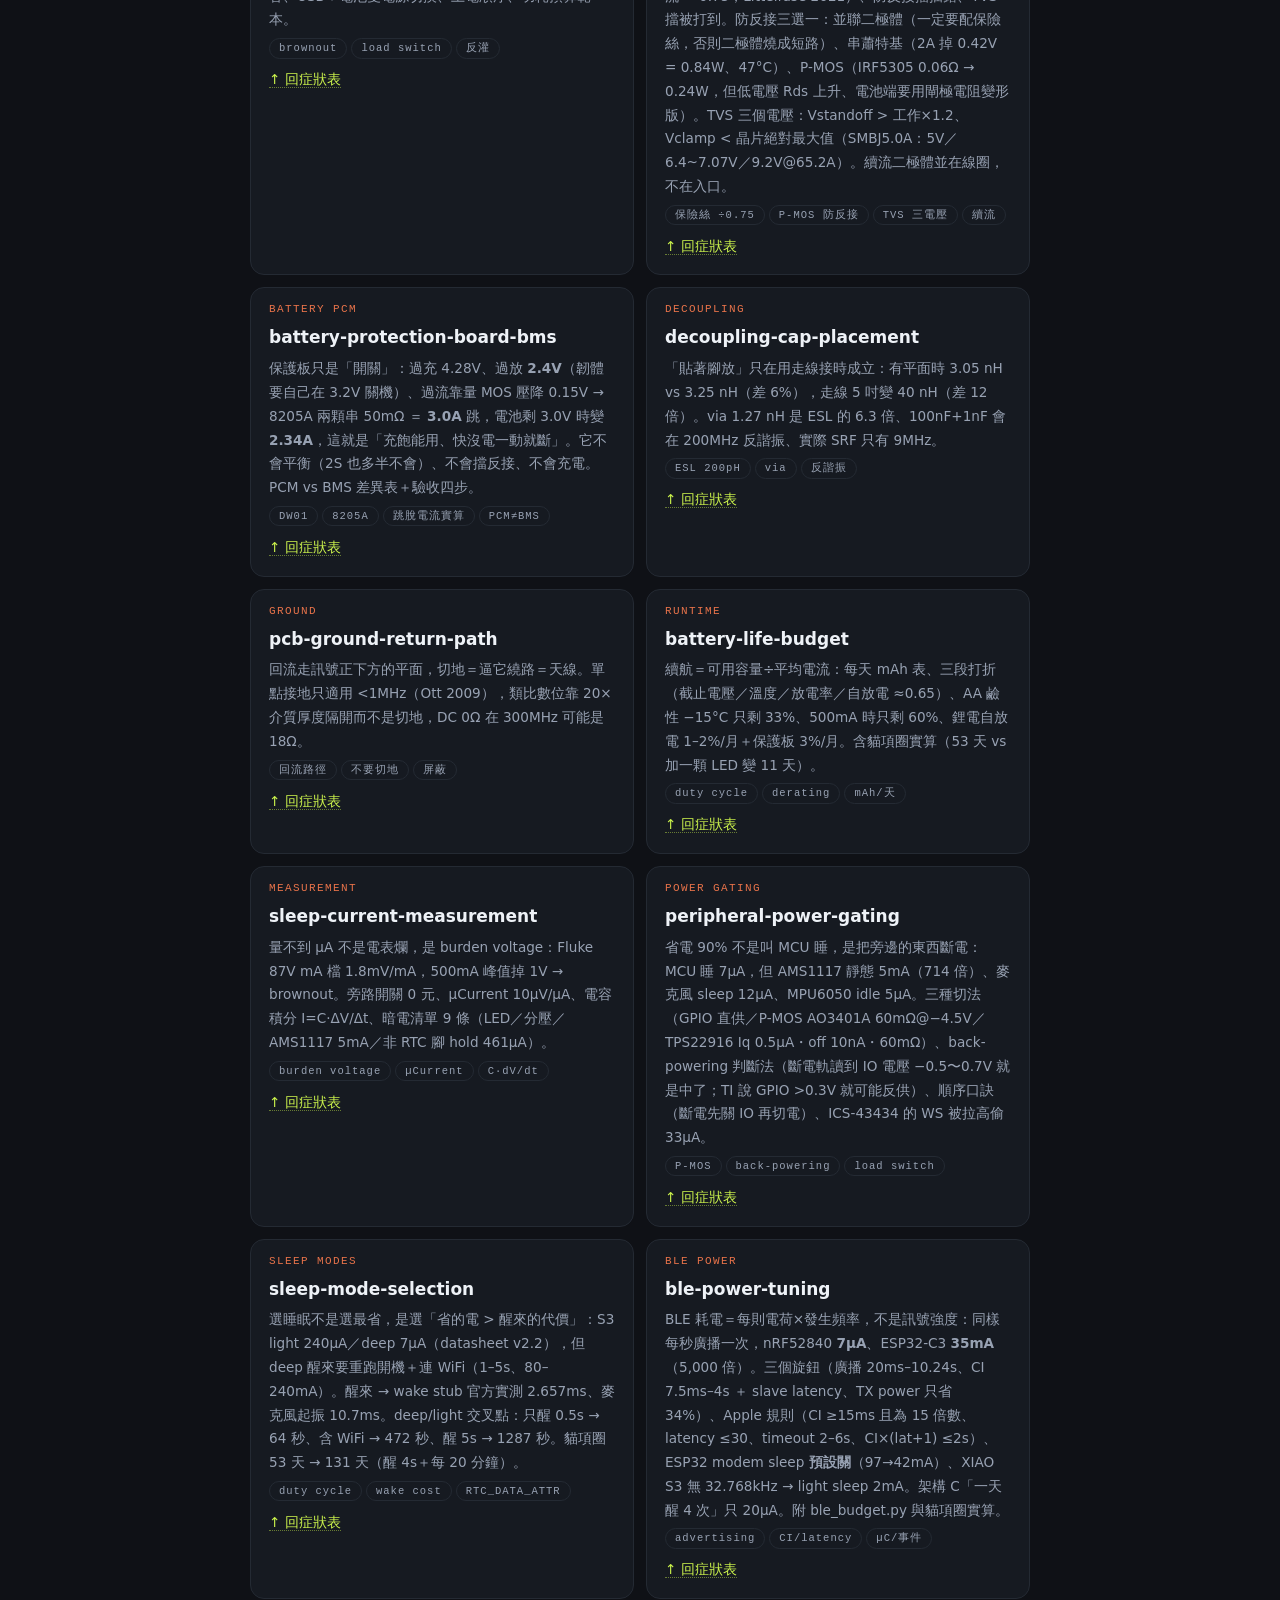
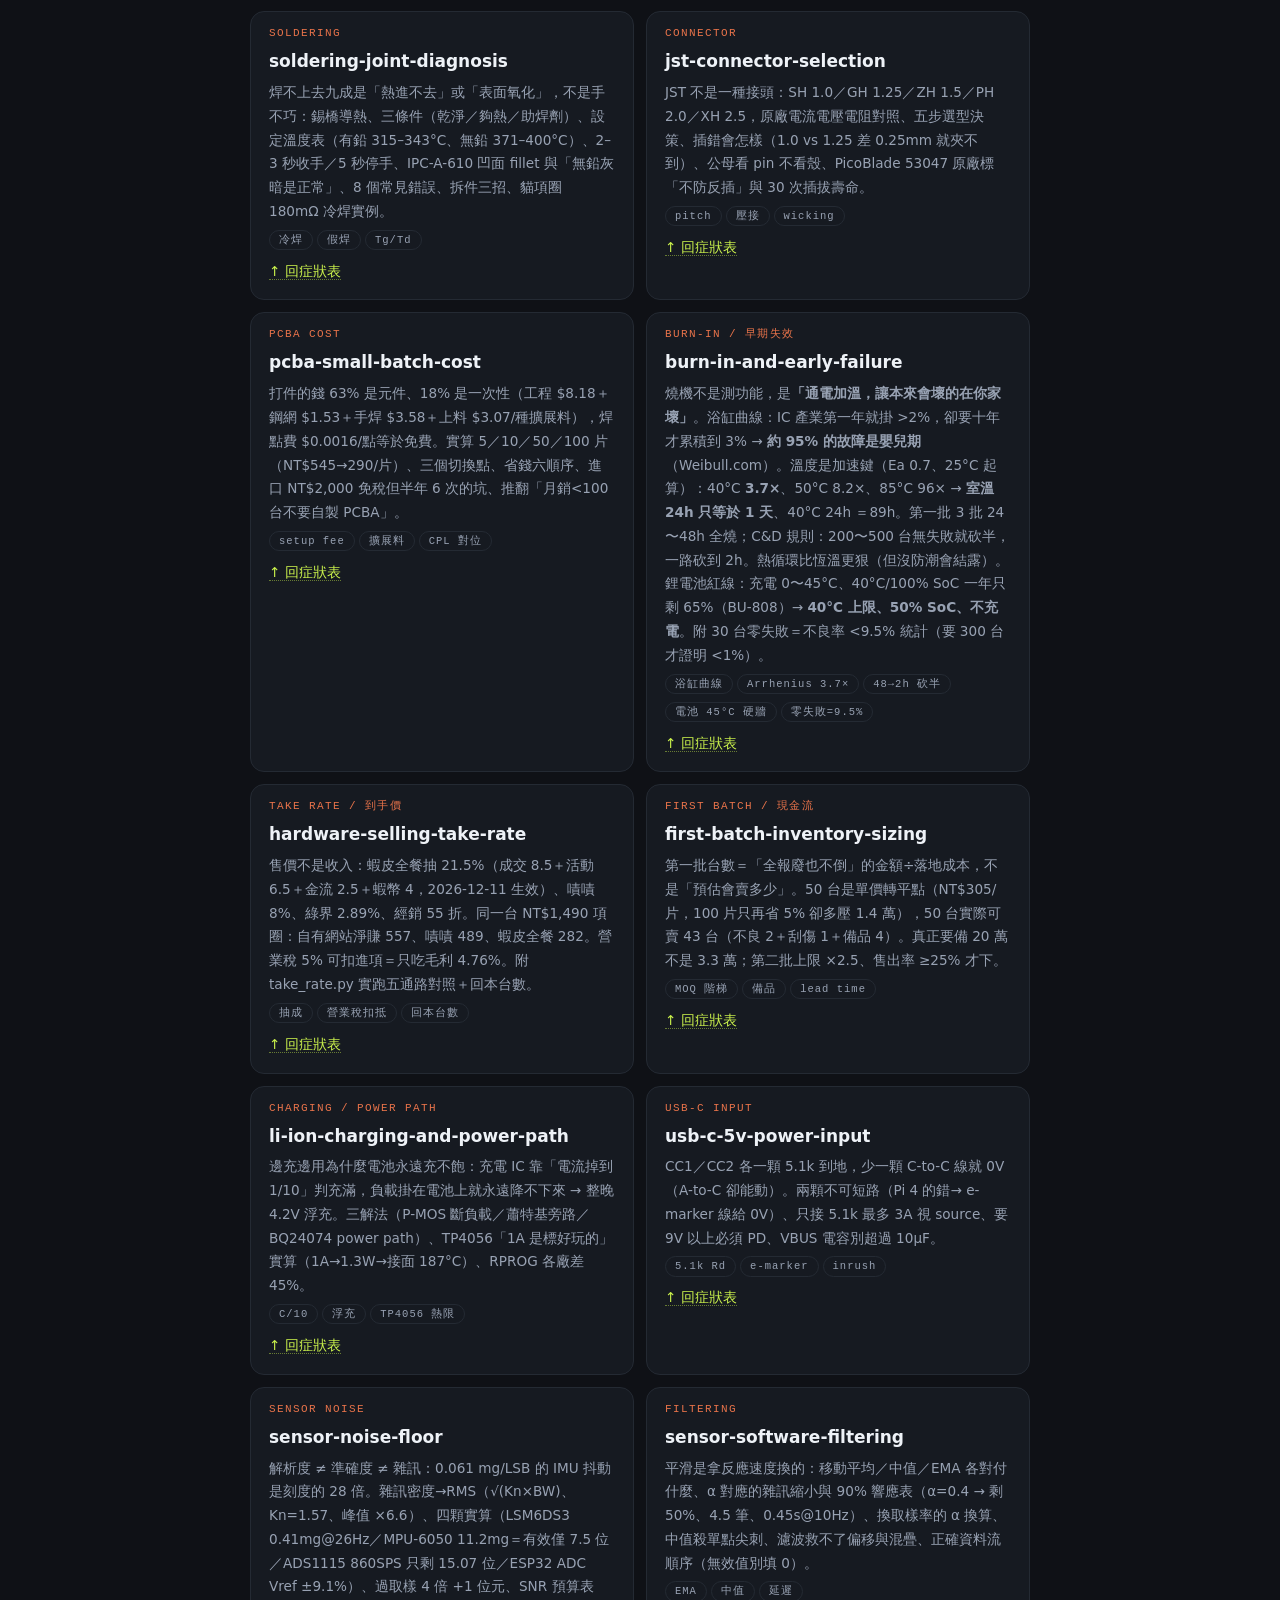
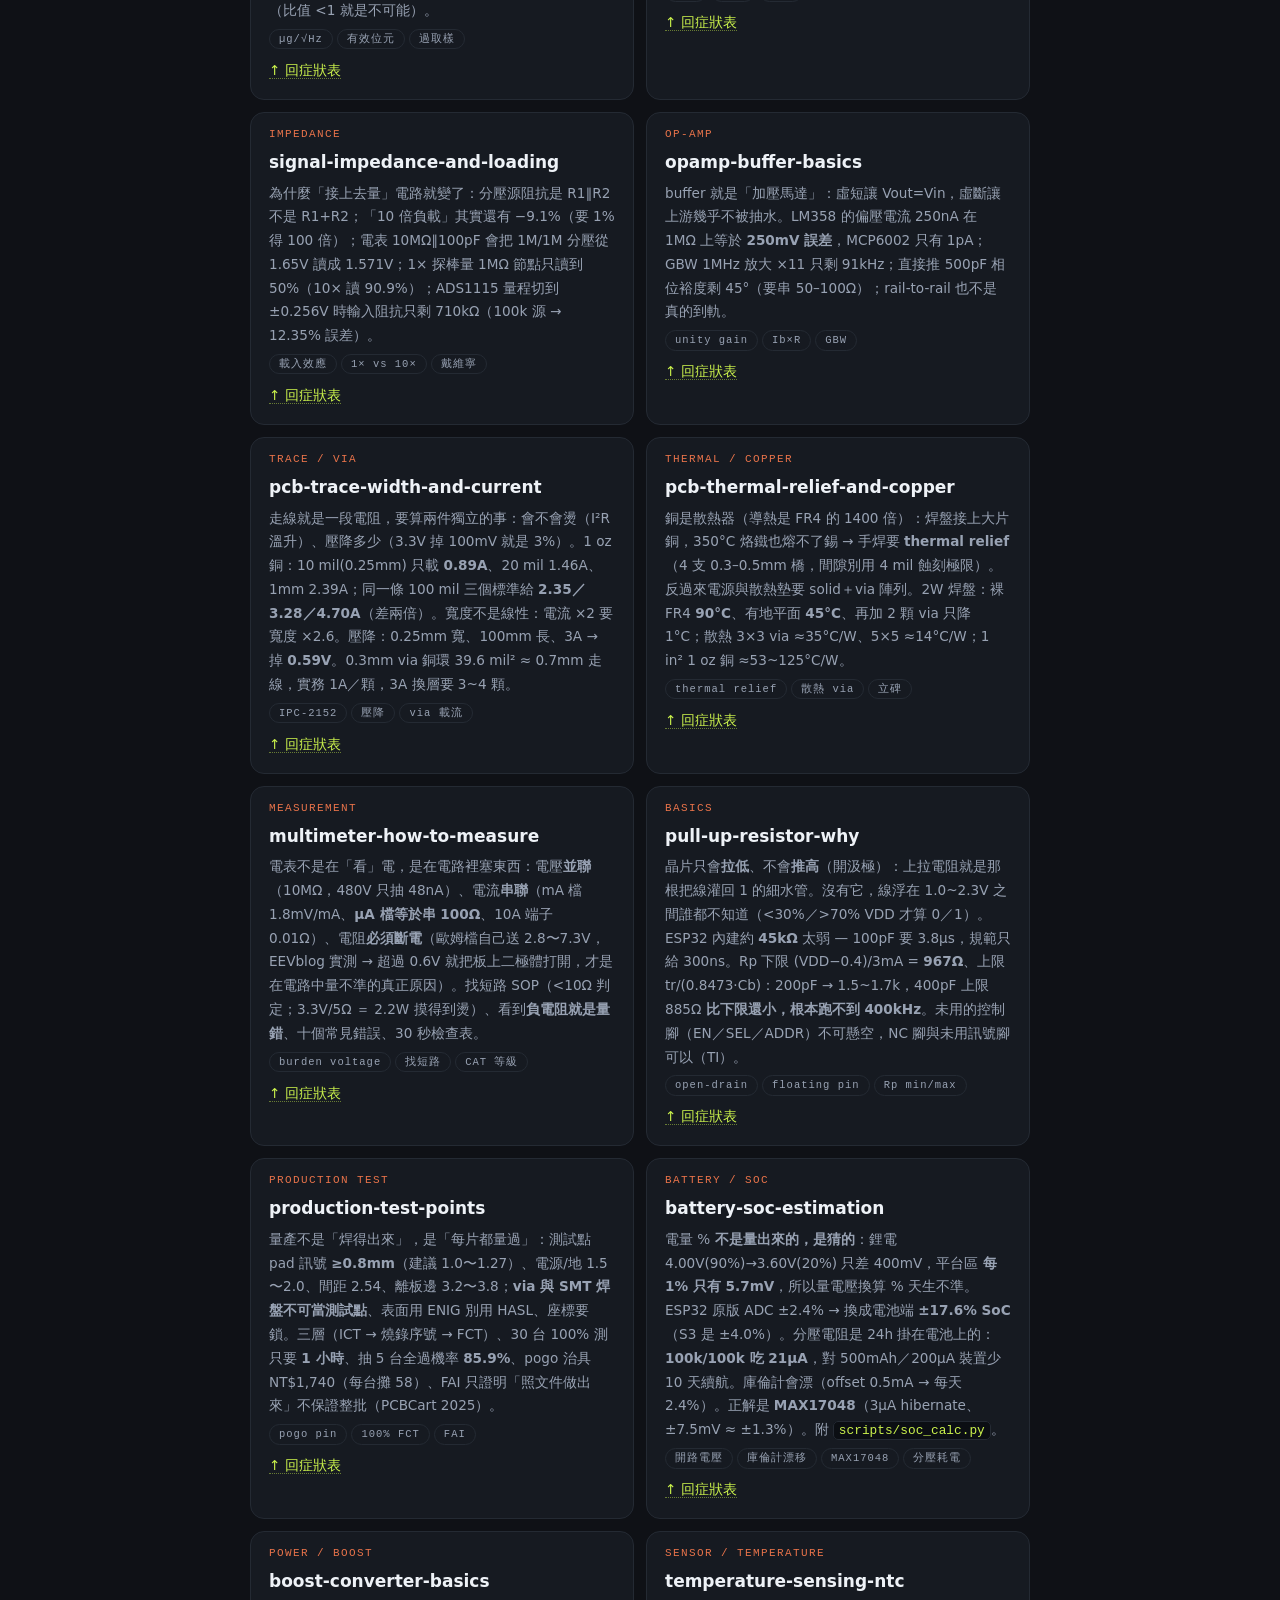
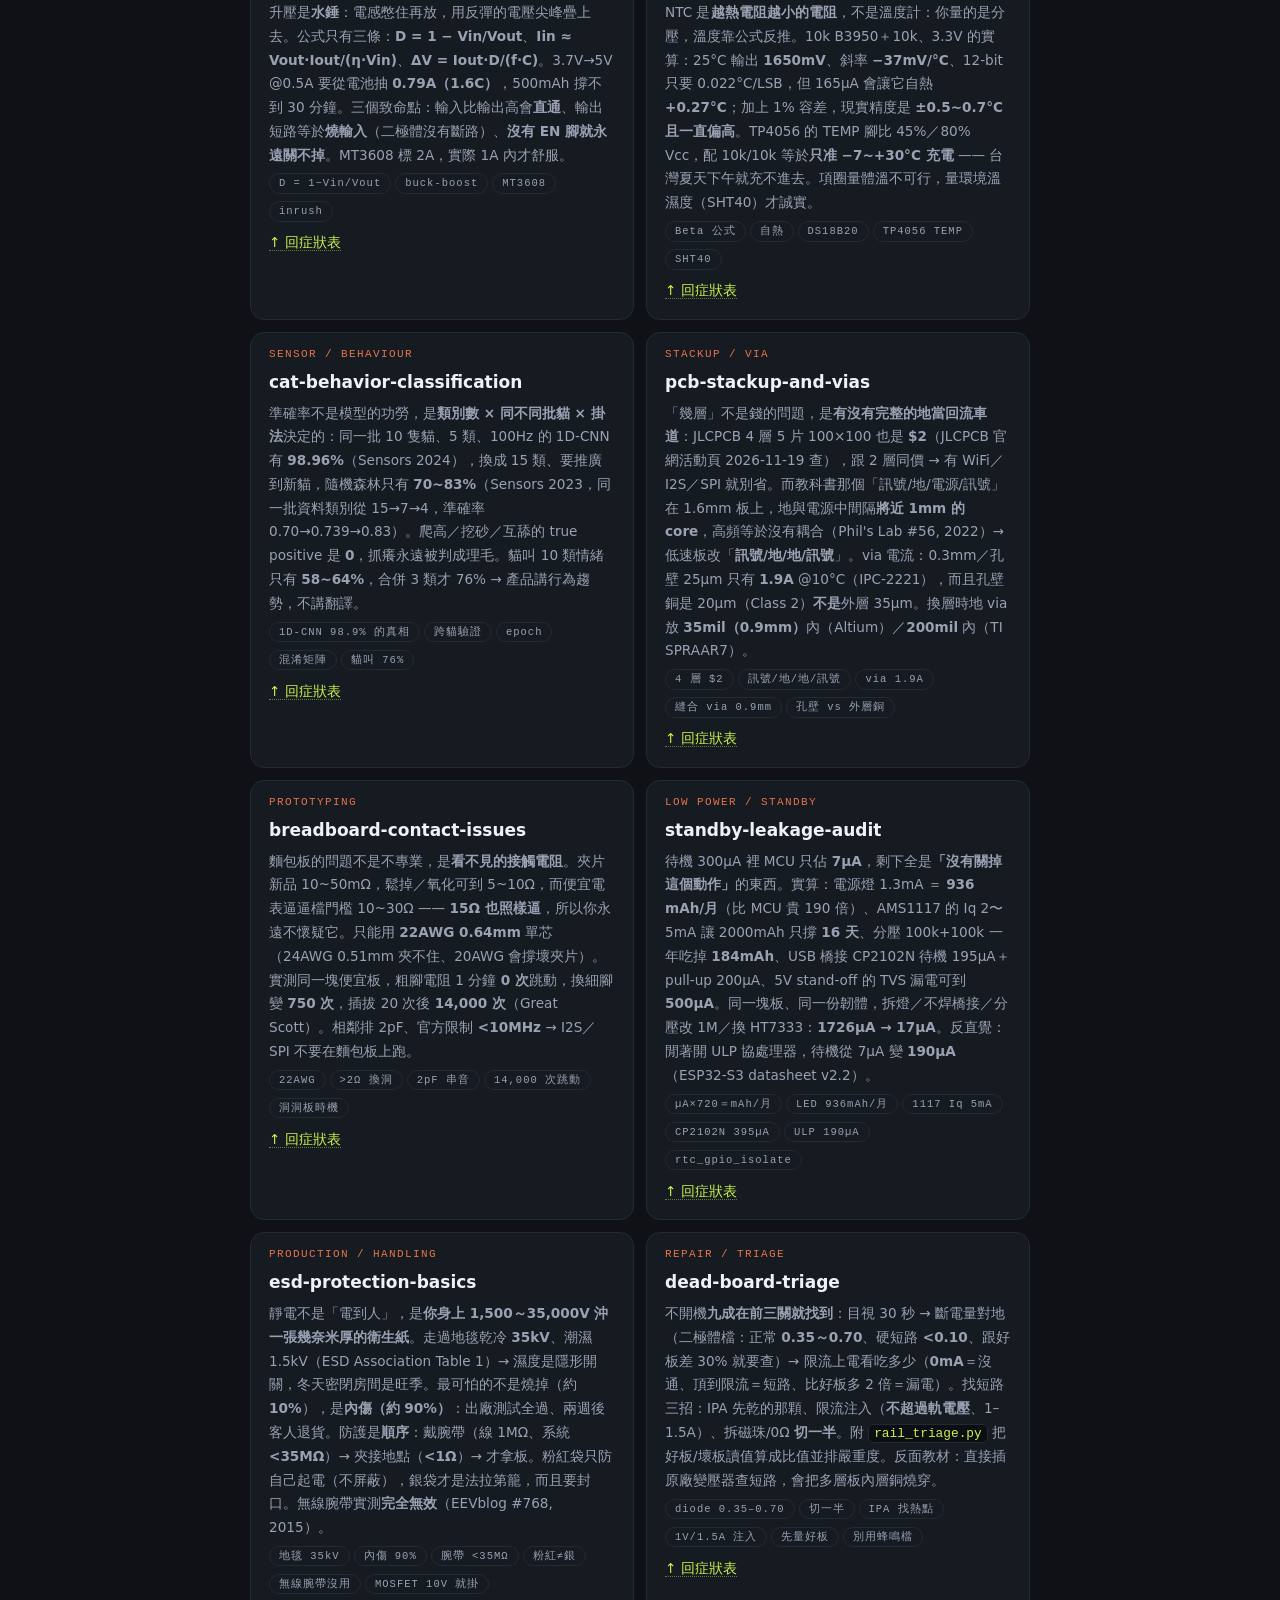
==== commit 5ef70457: "electronics: 新增 burn-in-and-early-failure（浴缸曲線、Arrhenius 加速、熱循環、電池紅線、零失敗上限），54 本" ====
--- a/electronics.html
+++ b/electronics.html
@@ -3,7 +3,7 @@
 <head>
 <meta charset="utf-8">
 <meta name="viewport" content="width=device-width,initial-scale=1">
-<title>電子／機電 五十三本手冊 · 速查索引</title>
+<title>電子／機電 五十四本手冊 · 速查索引</title>
 <meta name="description" content="電子電路、數位邏輯、馬達選型、控制系統、成本與通路 — 一句話找到該用哪本手冊，附公式速查與常用數字">
 <style>
   :root{--bg:#0f1116;--card:#161a21;--line:#242a33;--acc:#e8734a;--lime:#cbf24c;--fg:#eef2f7;--dim:#98a2b3;--mono:ui-monospace,Menlo,monospace}
@@ -59,7 +59,7 @@
 <body>
 <div class="wrap">
   <div class="eb">ELECTRONICS / MECHATRONICS · 2026-11-25</div>
-  <h1>電子電路與機電：五十三本手冊</h1>
+  <h1>電子電路與機電：五十四本手冊</h1>
   <p class="lead">先查「症狀」，再翻手冊。全部是 agent 會自動載入的 skill，<b>問一句就會用</b>。</p>
 
   <input id="q" placeholder="搜尋：發燙 / PID / I²C / 扭矩 / 74HC …">
@@ -144,6 +144,9 @@
       <tr><td>打件要多少錢、5 片還是 50 片</td><td class="k"><a class="jump" href="#sk-pcba">pcba-small-batch-cost</a></td></tr>
       <tr><td>只有 10 片，自己焊還是送打件</td><td class="k"><a class="jump" href="#sk-pcba">pcba-small-batch-cost</a></td></tr>
       <tr><td>報價單的工程費、鋼網、上料費看不懂</td><td class="k"><a class="jump" href="#sk-pcba">pcba-small-batch-cost</a></td></tr>
+      <tr><td>第一批出貨前要不要燒機、燒幾小時幾度</td><td class="k"><a class="jump" href="#sk-burnin">burn-in-and-early-failure</a></td></tr>
+      <tr><td>客人用兩天就壞，懷疑這批某顆料</td><td class="k"><a class="jump" href="#sk-burnin">burn-in-and-early-failure</a></td></tr>
+      <tr><td>燒完 30 台全過，品質算好嗎（統計上只證明 &lt;9.5%）</td><td class="k"><a class="jump" href="#sk-burnin">burn-in-and-early-failure</a></td></tr>
       <tr><td>這台賣 1,490 我到底賺多少</td><td class="k"><a class="jump" href="#sk-takerate">hardware-selling-take-rate</a></td></tr>
       <tr><td>要上蝦皮還是自己做網站</td><td class="k"><a class="jump" href="#sk-takerate">hardware-selling-take-rate</a></td></tr>
       <tr><td>嘖嘖抽 8% 貴不貴、蝦皮抽多少</td><td class="k"><a class="jump" href="#sk-takerate">hardware-selling-take-rate</a></td></tr>
@@ -228,8 +231,8 @@
     </tbody>
   </table>
 
-  <!-- 2 五十三本 -->
-  <h2 id="skills">② 五十三本手冊</h2>
+  <!-- 2 五十四本 -->
+  <h2 id="skills">② 五十四本手冊</h2>
   <div class="grid two">
     <div class="card" id="sk-analog">
       <div class="sub">ANALOG</div>
@@ -404,6 +407,12 @@
       <h3>pcba-small-batch-cost</h3>
       <p>打件的錢 63% 是元件、18% 是一次性（工程 $8.18＋鋼網 $1.53＋手焊 $3.58＋上料 $3.07/種擴展料），焊點費 $0.0016/點等於免費。實算 5／10／50／100 片（NT$545→290/片）、三個切換點、省錢六順序、進口 NT$2,000 免稅但半年 6 次的坑、推翻「月銷&lt;100 台不要自製 PCBA」。</p>
       <div><span class="tag">setup fee</span><span class="tag">擴展料</span><span class="tag">CPL 對位</span></div>
+    </div>
+    <div class="card" id="sk-burnin">
+      <div class="sub">BURN-IN / 早期失效</div>
+      <h3>burn-in-and-early-failure</h3>
+      <p>燒機不是測功能，是<b>「通電加溫，讓本來會壞的在你家壞」</b>。浴缸曲線：IC 產業第一年就掛 &gt;2%，卻要十年才累積到 3% → <b>約 95% 的故障是嬰兒期</b>（Weibull.com）。溫度是加速鍵（Ea 0.7、25°C 起算）：40°C <b>3.7×</b>、50°C 8.2×、85°C 96× → <b>室溫 24h 只等於 1 天</b>、40°C 24h ＝89h。第一批 3 批 24〜48h 全燒；C&amp;D 規則：200〜500 台無失敗就砍半，一路砍到 2h。熱循環比恆溫更狠（但沒防潮會結露）。鋰電池紅線：充電 0〜45°C、40°C/100% SoC 一年只剩 65%（BU-808）→ <b>40°C 上限、50% SoC、不充電</b>。附 30 台零失敗＝不良率 &lt;9.5% 統計（要 300 台才證明 &lt;1%）。</p>
+      <div><span class="tag">浴缸曲線</span><span class="tag">Arrhenius 3.7×</span><span class="tag">48→2h 砍半</span><span class="tag">電池 45°C 硬牆</span><span class="tag">零失敗=9.5%</span></div>
     </div>
     <div class="card" id="sk-takerate">
       <div class="sub">TAKE RATE / 到手價</div>
@@ -561,6 +570,8 @@
       <tr><td>分壓</td><td class="k">Vout = Vin·R2/(R1+R2)</td></tr>
       <tr><td>LED 限流</td><td class="k">R = (Vs − Vf) / If</td></tr>
       <tr><td>待機月消耗</td><td class="k">mAh/月 = µA × 0.72（×720h÷1000）</td></tr>
+      <tr><td>燒機加速倍率</td><td class="k">AF = exp[(Ea/k)(1/Tuse − 1/Ttest)]　Ea 0.7、25°C 起：40°C <b>3.7×</b>、50°C 8.2×、85°C 96×</td></tr>
+      <tr><td>零失敗的不良率上限</td><td class="k">p₉₅ ≈ 3/n　30 台 → <b>9.5%</b>、100 台 → 3%、300 台 → 1%</td></tr>
       <tr><td>RC 截止</td><td class="k">fc = 1/(2πRC)　速算 R[kΩ]×C[nF] = 159/fc[kHz]</td></tr>
       <tr><td>RC 兩級串接</td><td class="k">-3dB 點 ×0.64（有 buffer）</td></tr>
       <tr><td>Nyquist</td><td class="k">fs &gt; 2·fmax</td></tr>
@@ -927,6 +938,11 @@
 python3 fixture_cost.py --probes 12 --probe-price 45 --fab 1200 --units 30
 python3 fixture_cost.py --defect 0.03 --sample 5
 
+# 燒機：加速因子／等效時間／逃脫台數／成本對比；零失敗能證明多少
+cd ~/.hermes/profiles/wechat/skills/engineering/burn-in-and-early-failure/scripts
+python3 burnin_math.py
+python3 zero_fail_bound.py
+
 # 溫度感測：NTC 分壓表、自熱、容差、TP4056 溫度窗
 cd ~/.hermes/profiles/wechat/skills/engineering/temperature-sensing-ntc/scripts
 python3 ntc_calc.py
@@ -967,7 +983,7 @@
 
   <div class="foot">
     <a href="/">← 回總入口</a><br>
-    最後更新 2026-11-27 · 五十三本手冊由 Hermes Agent 小威工程師 維護
+    最後更新 2026-11-28 · 五十四本手冊由 Hermes Agent 小威工程師 維護
   </div>
 </div>
 <div id="toast"></div>
